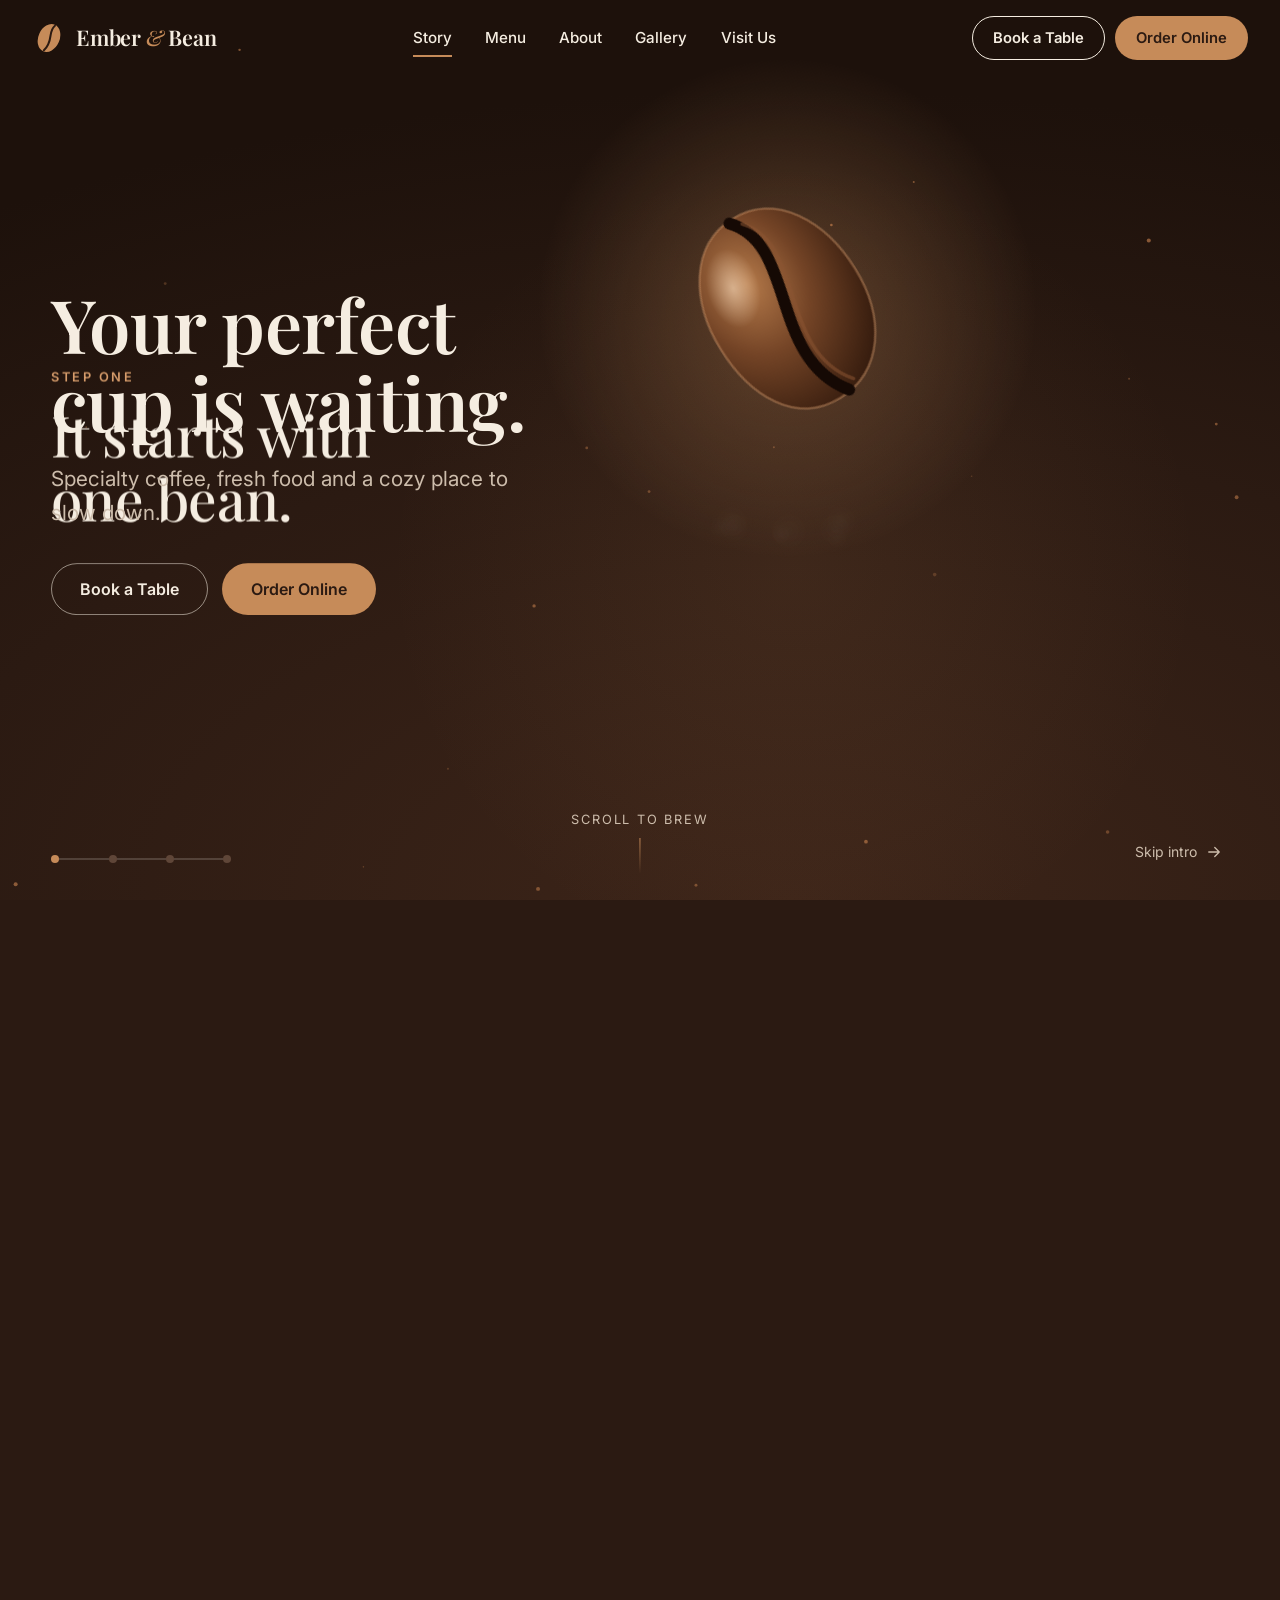
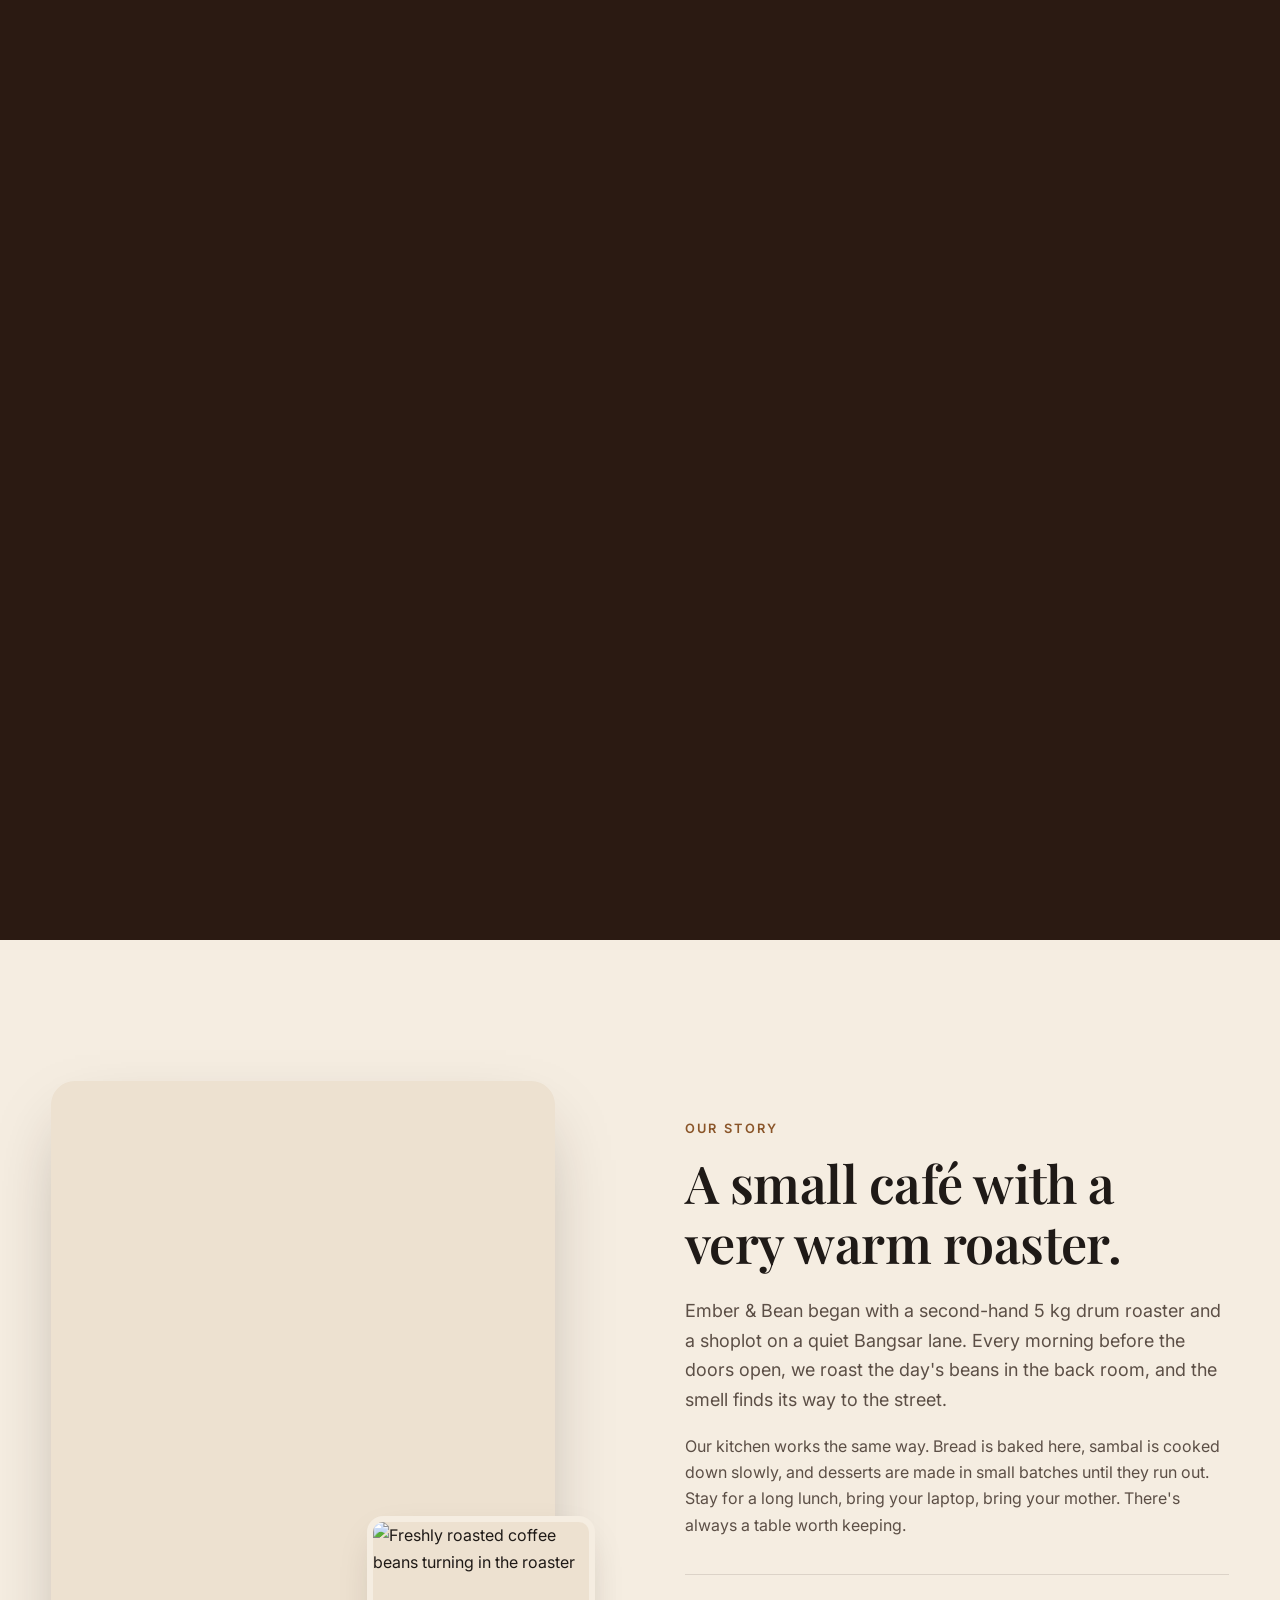
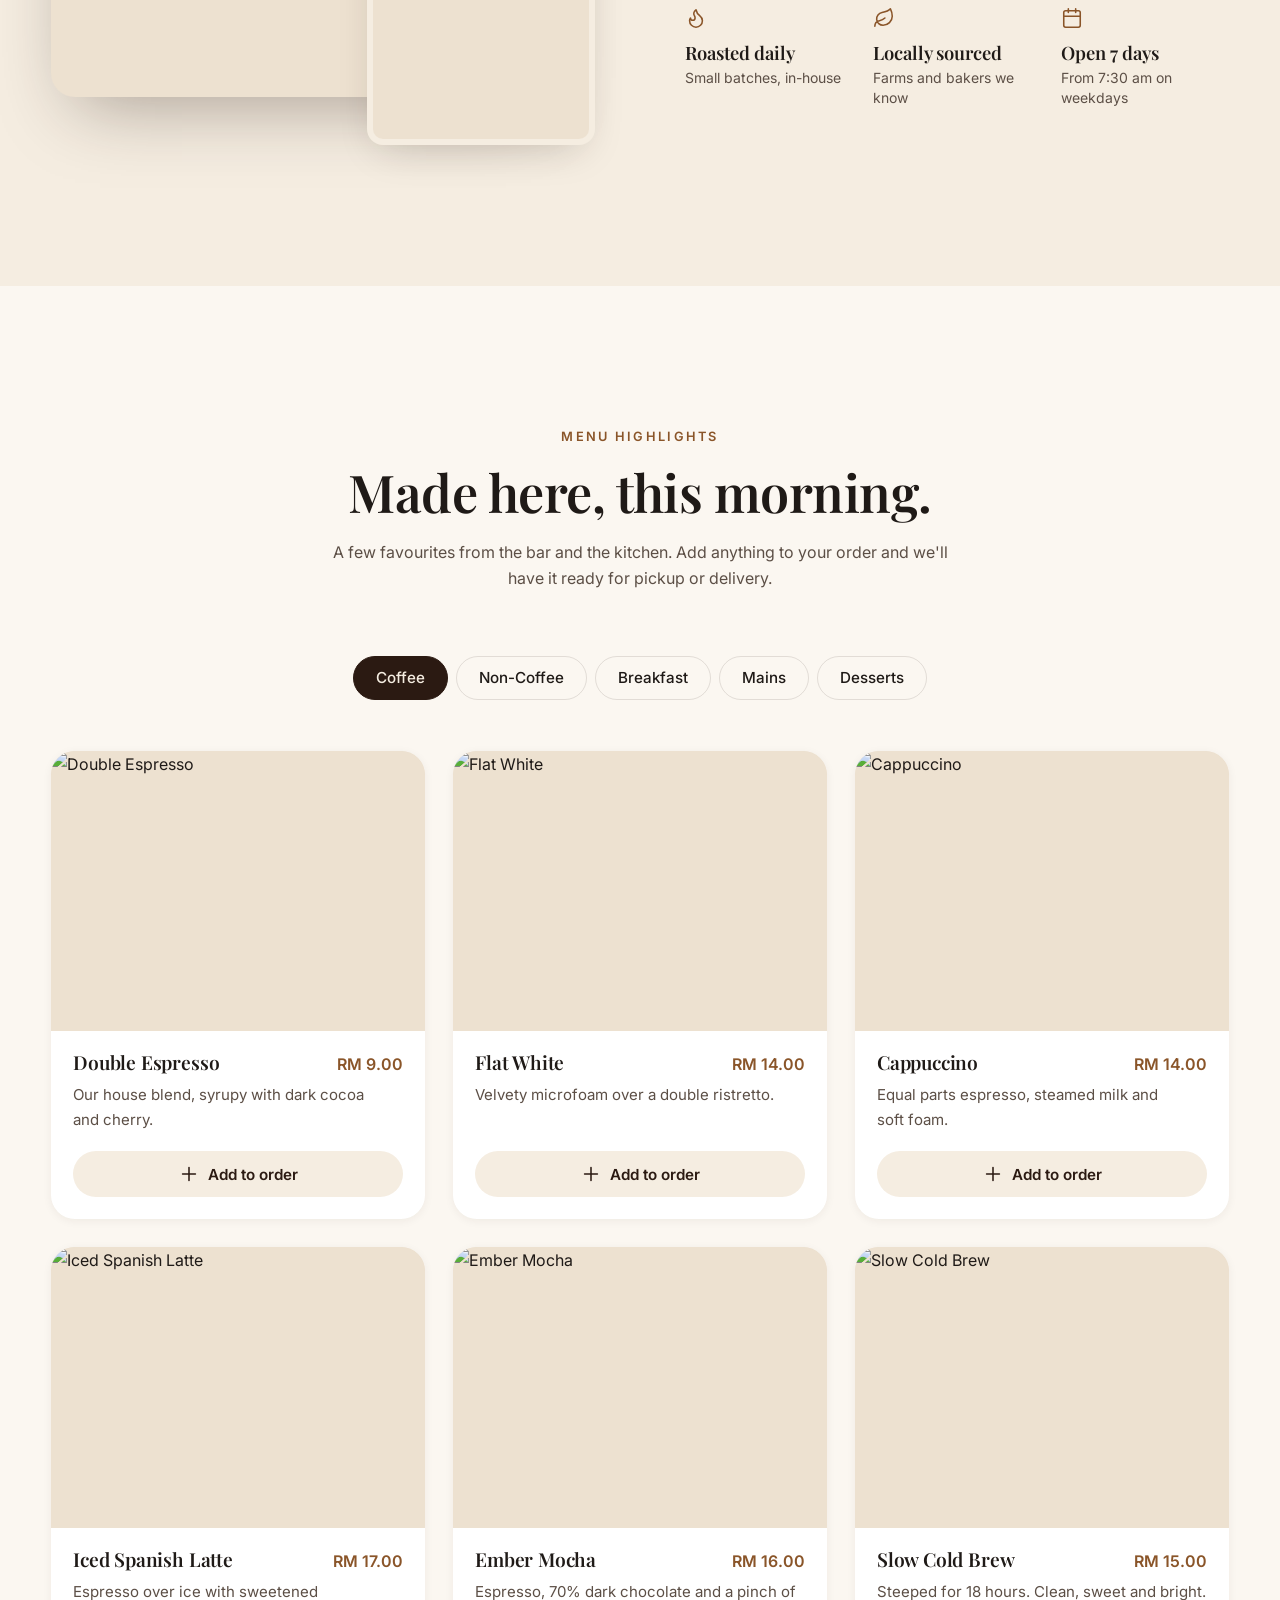
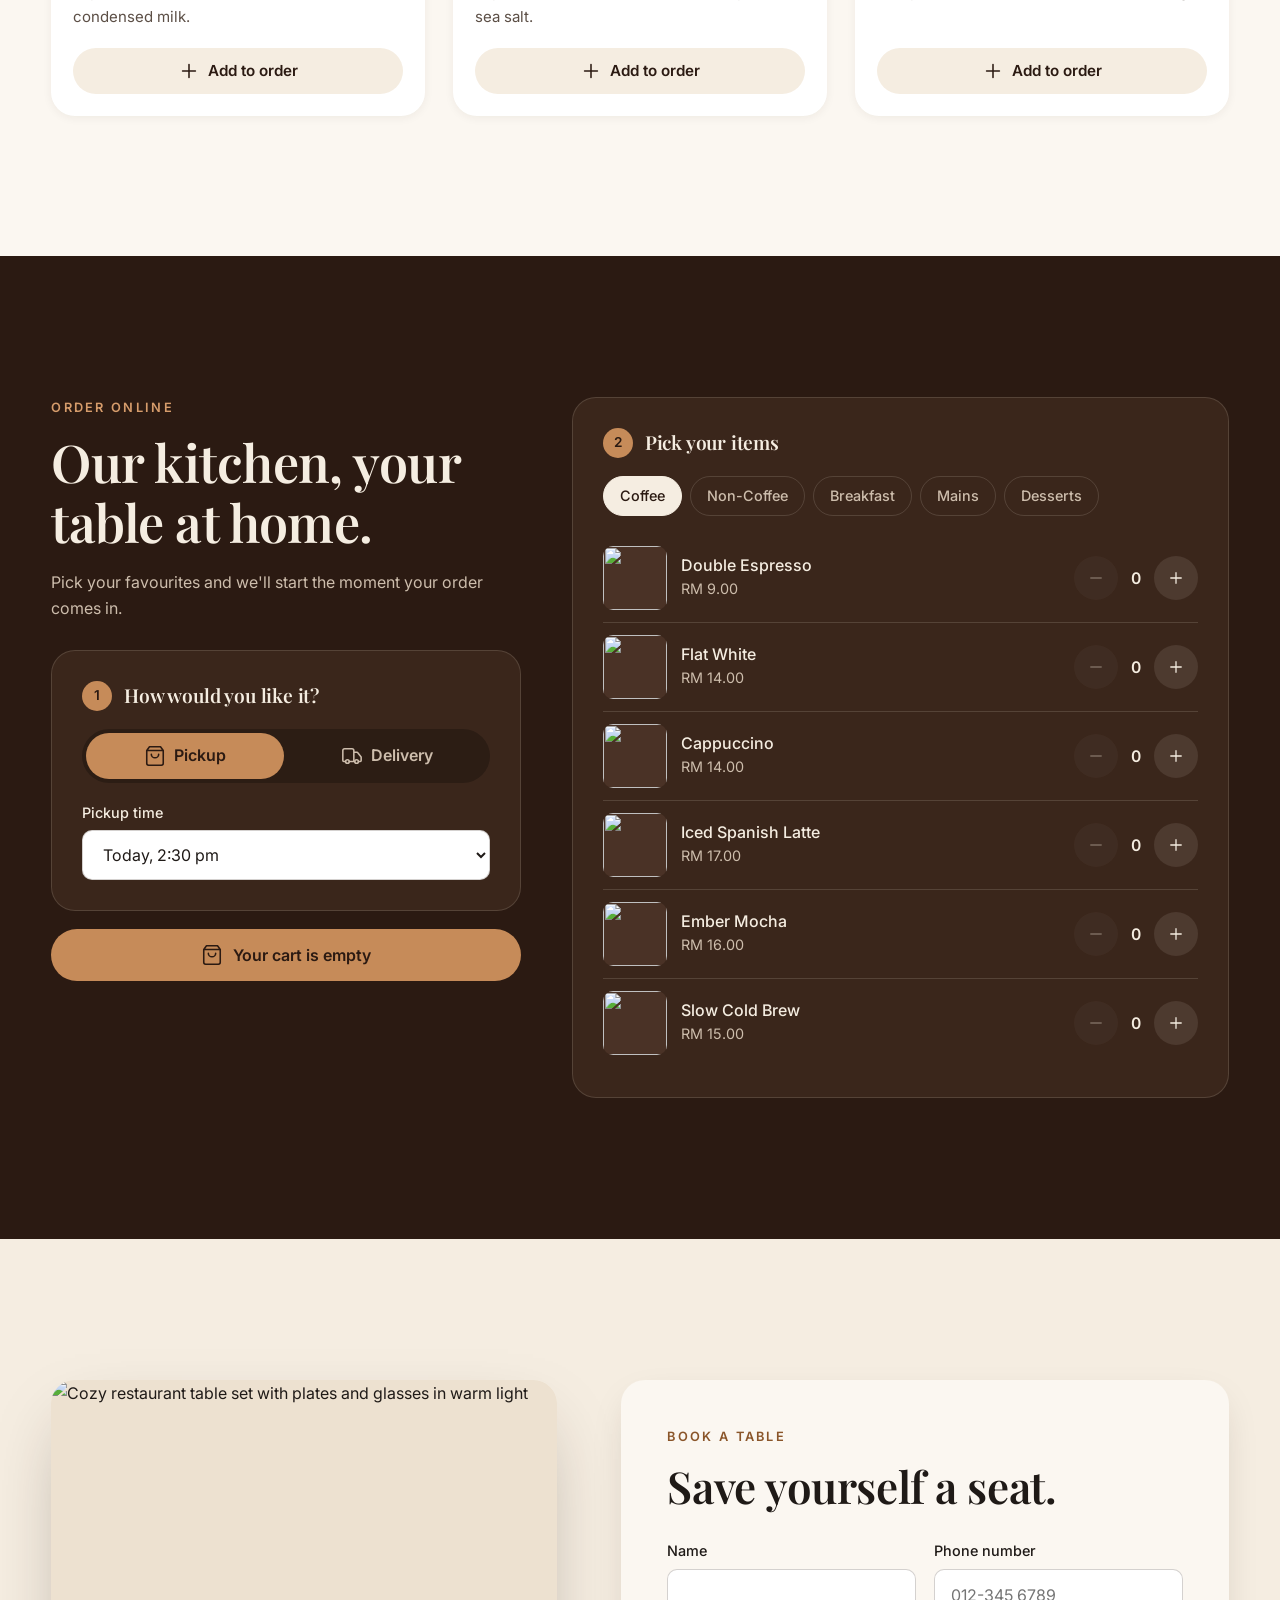
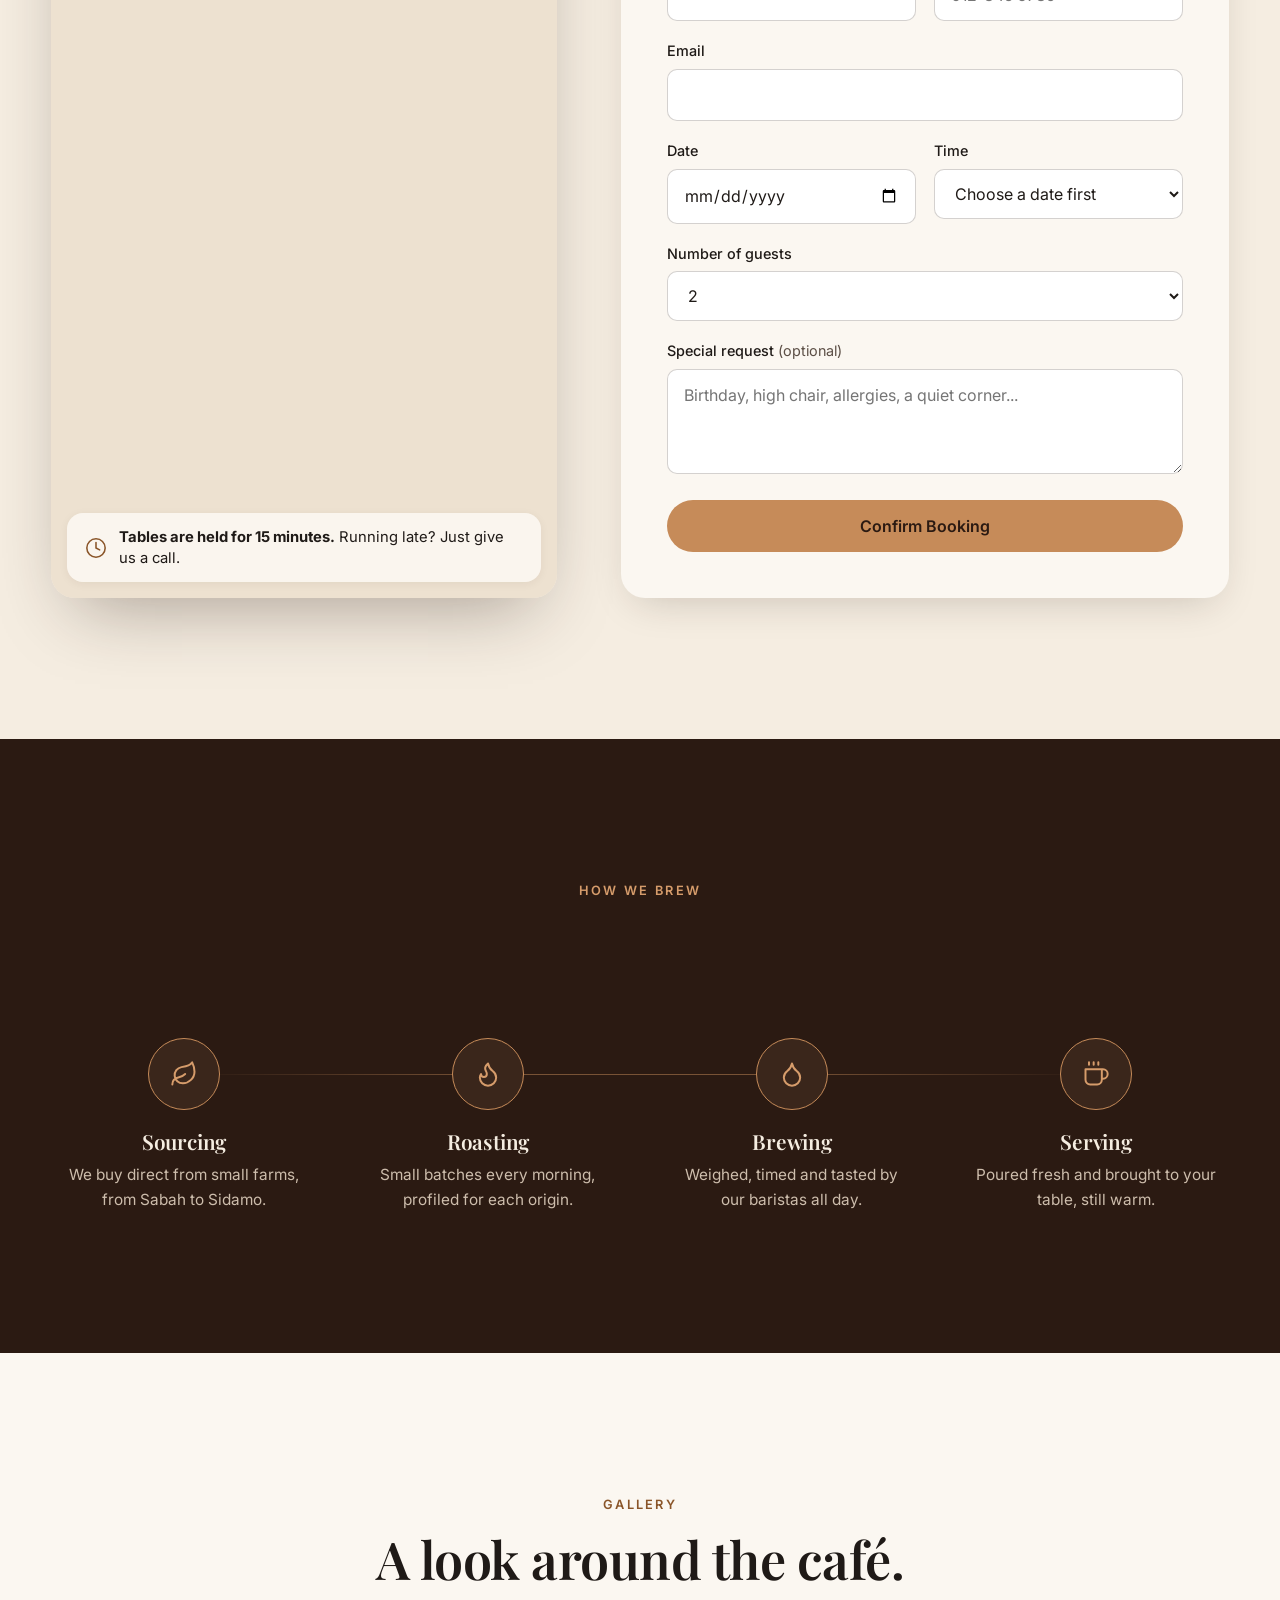
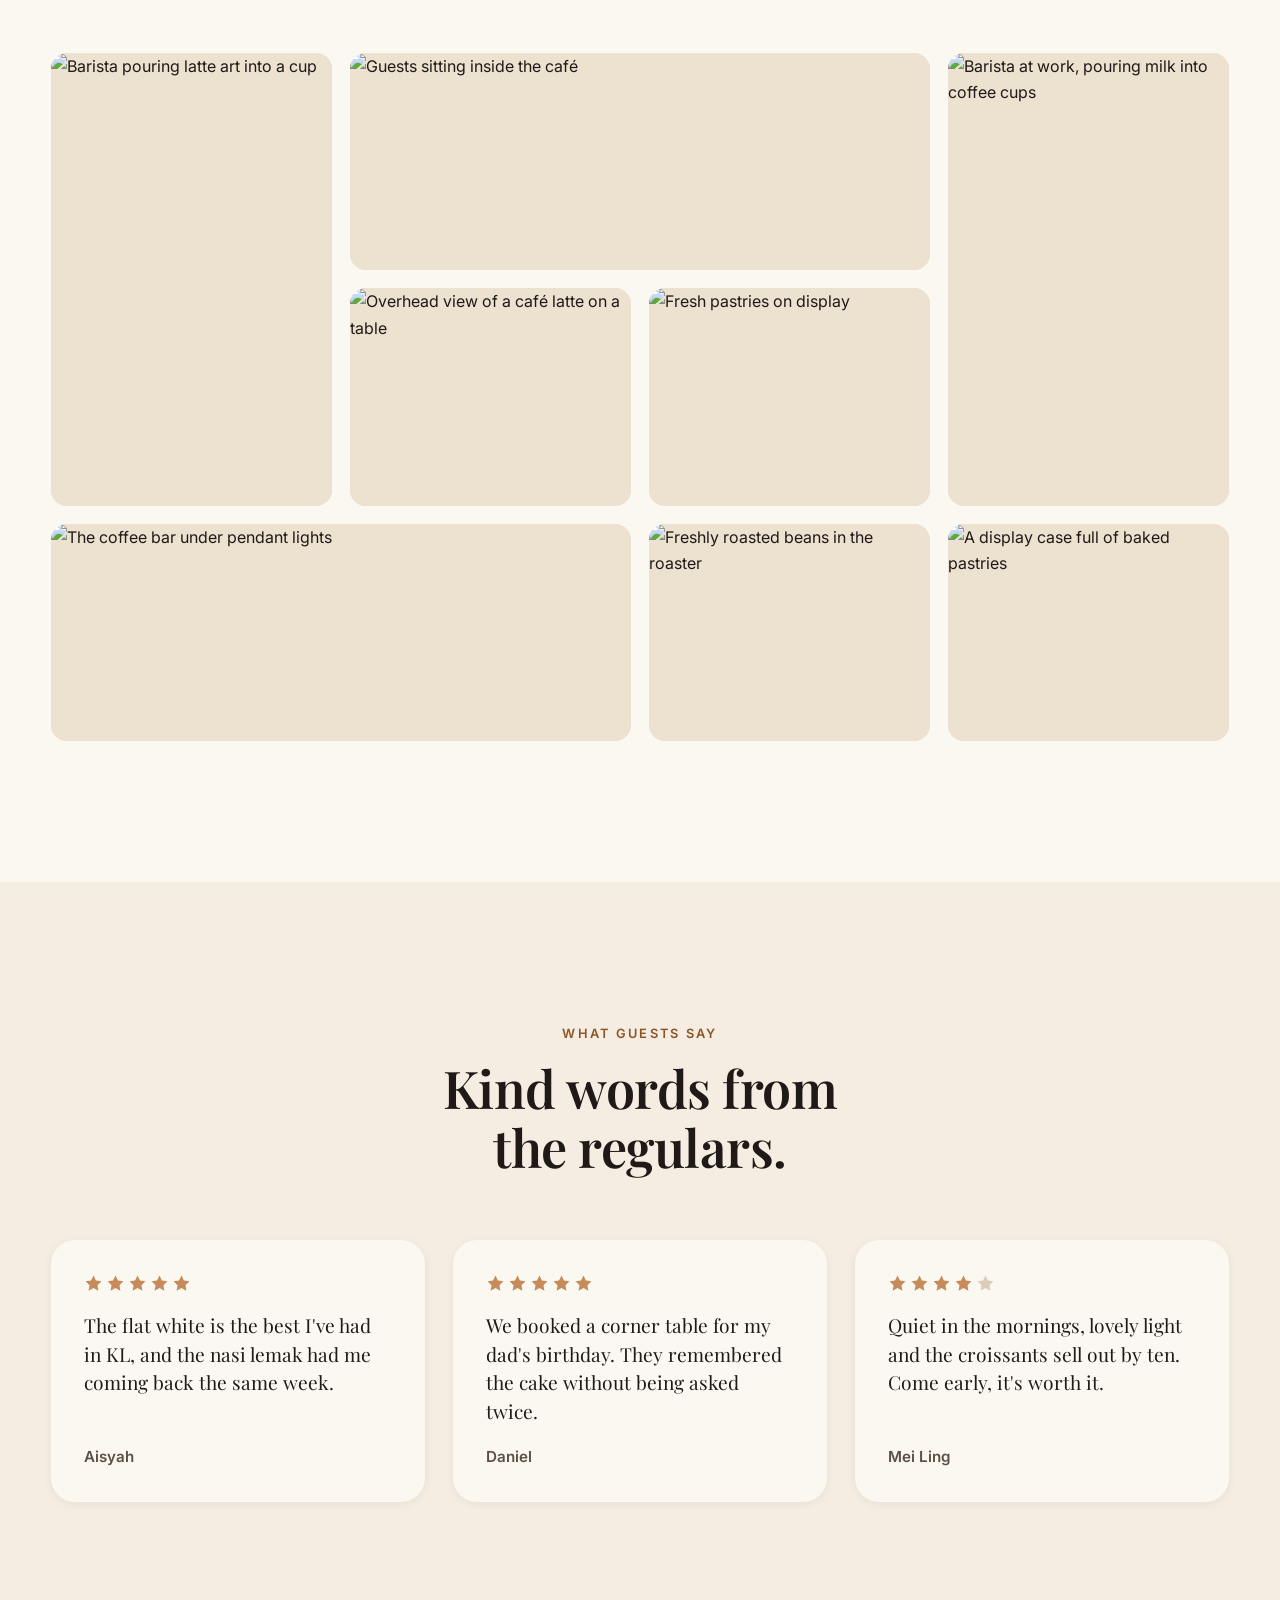
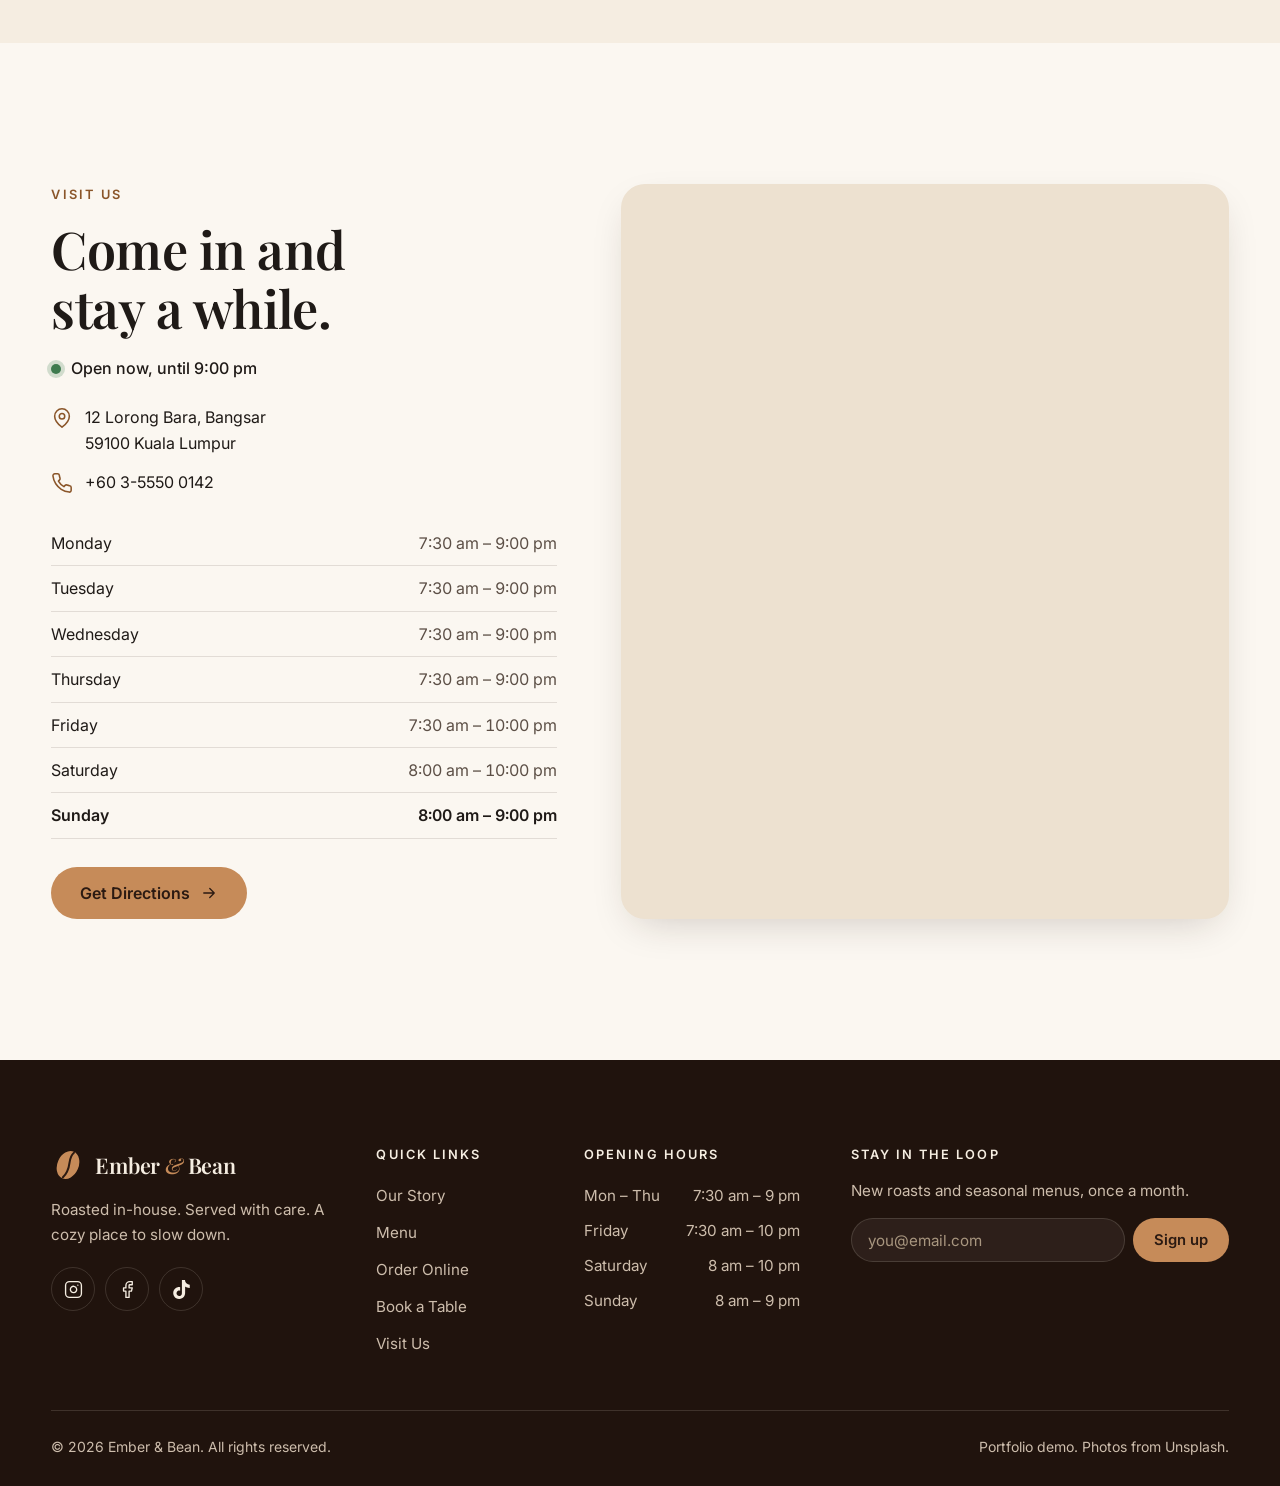
==== index.html @ 76ebf88d "Add files via upload" ====
<!DOCTYPE html>
<html lang="en">
<head>
  <meta charset="utf-8">
  <meta name="viewport" content="width=device-width, initial-scale=1">
  <title>Ember &amp; Bean | Specialty Coffee, Fresh Food &amp; Table Bookings in Bangsar</title>
  <meta name="description" content="Ember &amp; Bean is a neighbourhood café and restaurant in Bangsar, Kuala Lumpur. Coffee roasted in-house every morning, homemade food, table bookings and online ordering for pickup or delivery.">
  <meta name="theme-color" content="#2B1A12">
  <meta property="og:type" content="website">
  <meta property="og:title" content="Ember &amp; Bean | Your perfect cup is waiting">
  <meta property="og:description" content="Specialty coffee, fresh food and a cozy place to slow down.">
  <meta property="og:image" content="https://images.unsplash.com/photo-1511081692775-05d0f180a065?w=1200&h=630&fit=crop&q=70&auto=format">
  <link rel="icon" href="data:image/svg+xml,%3Csvg xmlns='http://www.w3.org/2000/svg' viewBox='0 0 32 32'%3E%3Crect width='32' height='32' rx='8' fill='%232B1A12'/%3E%3Cellipse cx='16' cy='16' rx='8' ry='11' transform='rotate(24 16 16)' fill='%23C68B59'/%3E%3Cpath d='M20 6.500C14 12 19 19 12 25.500' stroke='%232B1A12' stroke-width='2' fill='none'/%3E%3C/svg%3E">

  <link rel="preconnect" href="https://fonts.googleapis.com">
  <link rel="preconnect" href="https://fonts.gstatic.com" crossorigin>
  <link rel="preconnect" href="https://images.unsplash.com">
  <link rel="stylesheet" href="https://fonts.googleapis.com/css2?family=Inter:wght@400;500;600&family=Playfair+Display:ital,wght@0,500;0,600;0,700;1,500&display=swap">
  <link rel="stylesheet" href="css/styles.css">
  <script>document.documentElement.classList.add('js')</script>

  <script type="application/ld+json">
  {
    "@context": "https://schema.org",
    "@type": "CafeOrCoffeeShop",
    "name": "Ember & Bean",
    "description": "Neighbourhood café and restaurant roasting its own beans and serving fresh, homemade food.",
    "servesCuisine": ["Coffee", "Brunch", "Malaysian", "Western"],
    "priceRange": "RM 10 - RM 45",
    "telephone": "+60 3-5550 0142",
    "acceptsReservations": true,
    "address": {
      "@type": "PostalAddress",
      "streetAddress": "12 Lorong Bara",
      "addressLocality": "Bangsar, Kuala Lumpur",
      "postalCode": "59100",
      "addressCountry": "MY"
    },
    "openingHoursSpecification": [
      {"@type": "OpeningHoursSpecification", "dayOfWeek": ["Monday","Tuesday","Wednesday","Thursday"], "opens": "07:30", "closes": "21:00"},
      {"@type": "OpeningHoursSpecification", "dayOfWeek": "Friday", "opens": "07:30", "closes": "22:00"},
      {"@type": "OpeningHoursSpecification", "dayOfWeek": "Saturday", "opens": "08:00", "closes": "22:00"},
      {"@type": "OpeningHoursSpecification", "dayOfWeek": "Sunday", "opens": "08:00", "closes": "21:00"}
    ]
  }
  </script>
</head>
<body>

<!-- Icon sprite -->
<svg width="0" height="0" style="position:absolute" aria-hidden="true">
  <defs>
    <symbol id="i-menu" viewBox="0 0 24 24"><path d="M4 7h16M4 12h16M4 17h16"/></symbol>
    <symbol id="i-x" viewBox="0 0 24 24"><path d="M18 6 6 18M6 6l12 12"/></symbol>
    <symbol id="i-plus" viewBox="0 0 24 24"><path d="M12 5v14M5 12h14"/></symbol>
    <symbol id="i-minus" viewBox="0 0 24 24"><path d="M5 12h14"/></symbol>
    <symbol id="i-check" viewBox="0 0 24 24"><path d="M20 6 9 17l-5-5"/></symbol>
    <symbol id="i-arrow" viewBox="0 0 24 24"><path d="M5 12h14M13 6l6 6-6 6"/></symbol>
    <symbol id="i-bag" viewBox="0 0 24 24"><path d="M6 2 3 6v14a2 2 0 0 0 2 2h14a2 2 0 0 0 2-2V6l-3-4ZM3 6h18M16 10a4 4 0 0 1-8 0"/></symbol>
    <symbol id="i-truck" viewBox="0 0 24 24"><path d="M14 18V6a2 2 0 0 0-2-2H4a2 2 0 0 0-2 2v11a1 1 0 0 0 1 1h2M15 18H9M19 18h2a1 1 0 0 0 1-1v-3.650a1 1 0 0 0-.22-.624l-3.480-4.350A1 1 0 0 0 17.520 8H14"/><circle cx="17" cy="18" r="2"/><circle cx="7" cy="18" r="2"/></symbol>
    <symbol id="i-clock" viewBox="0 0 24 24"><circle cx="12" cy="12" r="10"/><path d="M12 6v6l4 2"/></symbol>
    <symbol id="i-pin" viewBox="0 0 24 24"><path d="M20 10c0 6-8 12-8 12s-8-6-8-12a8 8 0 0 1 16 0Z"/><circle cx="12" cy="10" r="3"/></symbol>
    <symbol id="i-phone" viewBox="0 0 24 24"><path d="M22 16.920v3a2 2 0 0 1-2.180 2 19.790 19.790 0 0 1-8.630-3.070 19.500 19.500 0 0 1-6-6 19.790 19.790 0 0 1-3.070-8.670A2 2 0 0 1 4.110 2h3a2 2 0 0 1 2 1.720 12.840 12.840 0 0 0 .7 2.810 2 2 0 0 1-.45 2.110L8.090 9.910a16 16 0 0 0 6 6l1.270-1.270a2 2 0 0 1 2.110-.45 12.840 12.840 0 0 0 2.810.7A2 2 0 0 1 22 16.920z"/></symbol>
    <symbol id="i-flame" viewBox="0 0 24 24"><path d="M8.500 14.500A2.500 2.500 0 0 0 11 12c0-1.380-.5-2-1-3-1.072-2.143-.224-4.054 2-6 .5 2.500 2 4.900 4 6.500 2 1.600 3 3.500 3 5.500a7 7 0 1 1-14 0c0-1.153.433-2.294 1-3a2.500 2.500 0 0 0 2.500 2.500z"/></symbol>
    <symbol id="i-leaf" viewBox="0 0 24 24"><path d="M11 20A7 7 0 0 1 9.800 6.100C15.500 5 17 4.480 19 2c1 2 2 4.180 2 8 0 5.500-4.780 10-10 10ZM2 21c0-3 1.850-5.360 5.080-6C9.500 14.520 12 13 13 12"/></symbol>
    <symbol id="i-calendar" viewBox="0 0 24 24"><rect x="3" y="4" width="18" height="18" rx="2"/><path d="M8 2v4M16 2v4M3 10h18"/></symbol>
    <symbol id="i-drop" viewBox="0 0 24 24"><path d="M12 22a7 7 0 0 0 7-7c0-2-1-3.900-3-5.500s-3.500-4-4-6.500c-.5 2.500-2 4.900-4 6.500C6 11.100 5 13 5 15a7 7 0 0 0 7 7z"/></symbol>
    <symbol id="i-cup" viewBox="0 0 24 24"><path d="M17 8h1a4 4 0 1 1 0 8h-1M3 8h14v9a4 4 0 0 1-4 4H7a4 4 0 0 1-4-4ZM6 2v2M10 2v2M14 2v2"/></symbol>
    <symbol id="i-replay" viewBox="0 0 24 24"><path d="M3 12a9 9 0 1 0 9-9 9.750 9.750 0 0 0-6.740 2.740L3 8M3 3v5h5"/></symbol>
    <symbol id="i-star" viewBox="0 0 24 24"><path class="fill" d="m12 2 3.090 6.260L22 9.270l-5 4.870 1.180 6.880L12 17.770l-6.180 3.250L7 14.140 2 9.270l6.910-1.010L12 2Z"/></symbol>
    <symbol id="i-instagram" viewBox="0 0 24 24"><rect x="2" y="2" width="20" height="20" rx="5"/><path d="M16 11.370A4 4 0 1 1 12.630 8 4 4 0 0 1 16 11.370zM17.500 6.500h.01"/></symbol>
    <symbol id="i-facebook" viewBox="0 0 24 24"><path d="M18 2h-3a5 5 0 0 0-5 5v3H7v4h3v8h4v-8h3l1-4h-4V7a1 1 0 0 1 1-1h3z"/></symbol>
    <symbol id="i-tiktok" viewBox="0 0 24 24"><path class="fill" d="M12.525.02c1.310-.02 2.610-.01 3.910-.02.08 1.530.63 3.090 1.750 4.170 1.120 1.110 2.700 1.620 4.240 1.790v4.030c-1.440-.05-2.890-.35-4.200-.97-.57-.26-1.100-.59-1.620-.93-.01 2.920.01 5.840-.02 8.750-.08 1.400-.54 2.790-1.350 3.940-1.310 1.920-3.580 3.170-5.910 3.210-1.430.08-2.860-.31-4.080-1.030-2.020-1.190-3.440-3.370-3.650-5.710-.02-.5-.03-1-.01-1.490.18-1.900 1.120-3.720 2.580-4.960 1.660-1.440 3.980-2.130 6.150-1.720.02 1.480-.04 2.960-.04 4.440-.99-.32-2.150-.23-3.020.37-.63.41-1.110 1.040-1.360 1.750-.21.51-.15 1.070-.14 1.610.24 1.640 1.820 3.020 3.500 2.870 1.120-.01 2.190-.66 2.770-1.610.19-.33.4-.67.41-1.060.1-1.790.06-3.570.07-5.360.01-4.030-.01-8.050.02-12.070z"/></symbol>
    <symbol id="logo-mark" viewBox="0 0 40 40">
      <ellipse class="lm-bean" cx="20" cy="20" rx="12.500" ry="17" transform="rotate(24 20 20)"/>
      <path class="lm-crease" d="M27 5.500C18 13 26 23 14 34.500"/>
    </symbol>
  </defs>
</svg>

<a class="skip-link" href="#main">Skip to content</a>

<!-- ============ NAV ============ -->
<header class="nav" id="nav">
  <div class="nav__inner">
    <a class="logo" href="#hero" aria-label="Ember &amp; Bean home">
      <svg class="logo__mark" aria-hidden="true"><use href="#logo-mark"/></svg>
      <span class="logo__text">Ember <em>&amp;</em> Bean</span>
    </a>

    <nav class="nav__links" aria-label="Main">
      <a href="#story">Story</a>
      <a href="#menu">Menu</a>
      <a href="#process">About</a>
      <a href="#gallery">Gallery</a>
      <a href="#visit">Visit Us</a>
    </nav>

    <div class="nav__actions">
      <a class="btn btn--outline btn--sm nav__book" href="#book">Book a Table</a>
      <a class="btn btn--primary btn--sm" href="#order">Order Online</a>
      <button class="nav__toggle" id="navToggle" aria-expanded="false" aria-controls="mobileMenu" aria-label="Open menu">
        <svg class="icon" aria-hidden="true"><use href="#i-menu"/></svg>
      </button>
    </div>
  </div>

  <div class="mobile-menu" id="mobileMenu" hidden>
    <nav aria-label="Mobile">
      <a href="#story">Story</a>
      <a href="#menu">Menu</a>
      <a href="#process">About</a>
      <a href="#gallery">Gallery</a>
      <a href="#visit">Visit Us</a>
    </nav>
    <a class="btn btn--outline btn--block" href="#book">Book a Table</a>
  </div>
</header>

<main id="main">

<!-- ============ 1. HERO ============ -->
<section class="hero" id="hero" aria-label="How your cup is made">
  <div class="hero__sticky">
    <div class="hero__glow" id="heroGlow" aria-hidden="true"></div>

    <div class="hero__stage" id="heroStage" aria-hidden="true">
      <svg id="scene" viewBox="0 0 1000 1000" preserveAspectRatio="xMidYMax meet" role="presentation">
        <defs>
          <linearGradient id="gCup" x1="0" x2="1" y1="0" y2="0">
            <stop offset="0" stop-color="#8f8375"/><stop offset=".1" stop-color="#cfc6b8"/>
            <stop offset=".36" stop-color="#fffdf9"/><stop offset=".62" stop-color="#f4eee4"/>
            <stop offset=".88" stop-color="#bdb1a1"/><stop offset="1" stop-color="#83776a"/>
          </linearGradient>
          <linearGradient id="gCupShade" x1="0" x2="0" y1="0" y2="1">
            <stop offset="0" stop-color="#2b1a12" stop-opacity="0"/><stop offset=".55" stop-color="#2b1a12" stop-opacity="0"/>
            <stop offset="1" stop-color="#2b1a12" stop-opacity=".42"/>
          </linearGradient>
          <linearGradient id="gRim" x1="0" x2="1" y1="0" y2="0">
            <stop offset="0" stop-color="#d6cdbf"/><stop offset=".4" stop-color="#fff"/><stop offset="1" stop-color="#d9d0c2"/>
          </linearGradient>
          <linearGradient id="gInner" x1="0" x2="0" y1="0" y2="1">
            <stop offset="0" stop-color="#a99d8e"/><stop offset=".5" stop-color="#d9d0c3"/><stop offset="1" stop-color="#f6f0e6"/>
          </linearGradient>
          <linearGradient id="gSaucer" x1="0" x2="1" y1="0" y2="0">
            <stop offset="0" stop-color="#9c9082"/><stop offset=".4" stop-color="#fbf7f0"/><stop offset=".7" stop-color="#ece4d7"/><stop offset="1" stop-color="#8f8375"/>
          </linearGradient>
          <radialGradient id="gSaucerWell" cx=".5" cy=".5" r=".5">
            <stop offset="0" stop-color="#6e6155"/><stop offset=".55" stop-color="#b8ac9d"/><stop offset="1" stop-color="#ece4d7"/>
          </radialGradient>
          <radialGradient id="gShadow" cx=".5" cy=".5" r=".5">
            <stop offset="0" stop-color="#000" stop-opacity=".7"/><stop offset=".65" stop-color="#000" stop-opacity=".35"/><stop offset="1" stop-color="#000" stop-opacity="0"/>
          </radialGradient>
          <radialGradient id="gBean" cx=".36" cy=".3" r=".8">
            <stop offset="0" stop-color="#b57a4a"/><stop offset=".45" stop-color="#744426"/><stop offset="1" stop-color="#2e170b"/>
          </radialGradient>
          <radialGradient id="gHalo" cx=".5" cy=".5" r=".5"><stop offset="0" stop-color="#c68b59" stop-opacity=".34"/><stop offset="1" stop-color="#c68b59" stop-opacity="0"/></radialGradient>
          <radialGradient id="gSheen" cx=".5" cy=".5" r=".5">
            <stop offset="0" stop-color="#ffe6c9" stop-opacity=".55"/><stop offset="1" stop-color="#ffe6c9" stop-opacity="0"/>
          </radialGradient>
          <radialGradient id="gWater" cx=".5" cy=".42" r=".6">
            <stop offset="0" stop-color="#f6e6cd"/><stop offset="1" stop-color="#cfae85"/>
          </radialGradient>
          <radialGradient id="gCoffee" cx=".5" cy=".5" r=".5">
            <stop offset="0" stop-color="#3b1e10"/><stop offset=".72" stop-color="#2c150a"/><stop offset=".92" stop-color="#6d4022"/><stop offset="1" stop-color="#a6703f"/>
          </radialGradient>
          <linearGradient id="gStream" gradientUnits="userSpaceOnUse" x1="0" y1="300" x2="0" y2="640">
            <stop offset="0" stop-color="#fff" stop-opacity=".95"/><stop offset="1" stop-color="#ffeeda" stop-opacity=".65"/>
          </linearGradient>
          <linearGradient id="gCopper" x1="0" x2="1" y1="0" y2="0">
            <stop offset="0" stop-color="#6d3f22"/><stop offset=".3" stop-color="#e4ab79"/><stop offset=".5" stop-color="#c68b59"/><stop offset=".82" stop-color="#8b5430"/><stop offset="1" stop-color="#55301a"/>
          </linearGradient>
          <linearGradient id="gSpout" gradientUnits="userSpaceOnUse" x1="0" y1="0" x2="210" y2="240">
            <stop offset="0" stop-color="#e4ab79"/><stop offset="1" stop-color="#a86d40"/>
          </linearGradient>
          <clipPath id="clipInner"><ellipse cx="430" cy="592" rx="173" ry="49"/></clipPath>
          <clipPath id="clipFront"><rect x="200" y="590" width="460" height="80"/></clipPath>
        </defs>

        <!-- Cup, saucer and everything that lives inside them -->
        <g id="cupBack">
          <ellipse cx="430" cy="838" rx="370" ry="66" fill="url(#gShadow)"/>
          <ellipse cx="430" cy="826" rx="300" ry="60" fill="#7b6f62"/>
          <ellipse cx="430" cy="816" rx="300" ry="60" fill="url(#gSaucer)"/>
          <ellipse cx="430" cy="814" rx="178" ry="33" fill="url(#gSaucerWell)"/>

          <path d="M606,630 C690,606 742,650 716,704 C696,746 628,756 570,744" fill="none" stroke="#8f8375" stroke-width="30" stroke-linecap="round"/>
          <path d="M606,630 C690,606 742,650 716,704 C696,746 628,756 570,744" fill="none" stroke="#efe8dc" stroke-width="24" stroke-linecap="round"/>
          <path d="M618,622 C684,606 730,644 708,694" fill="none" stroke="#fff" stroke-opacity=".8" stroke-width="6" stroke-linecap="round"/>

          <ellipse cx="430" cy="590" rx="185" ry="58" fill="url(#gRim)"/>
          <ellipse id="interior" cx="430" cy="592" rx="173" ry="49" fill="url(#gInner)"/>
        </g>

        <g id="bean" transform="translate(430 628) rotate(330) scale(.42)" opacity="0">
            <circle id="beanHalo" r="210" fill="url(#gHalo)"/>
            <path d="M0,-88C44,-88 66,-44 66,2C66,50 40,88 -2,88C-46,88 -66,46 -66,0C-66,-46 -42,-88 0,-88Z" fill="url(#gBean)" stroke="#d69c6b" stroke-opacity=".4" stroke-width="2"/>
            <path d="M-4,-86C36,-42 -36,28 8,86" fill="none" stroke="#150904" stroke-width="10" stroke-linecap="round"/>
            <path d="M5,-80C42,-40 -26,28 16,80" fill="none" stroke="#8a5532" stroke-opacity=".55" stroke-width="3" stroke-linecap="round"/>
            <ellipse cx="-30" cy="-38" rx="22" ry="34" transform="rotate(16 -30 -38)" fill="url(#gSheen)"/>
          </g>

        <g id="cupFront">
          <g clip-path="url(#clipInner)">
            <ellipse id="water" cx="430" cy="606" rx="168" ry="44" fill="url(#gWater)" opacity="0"/>
            <ellipse id="coffee" cx="430" cy="606" rx="172" ry="46" fill="url(#gCoffee)"/>
            <g transform="translate(430 608) scale(1 .3)">
              <g id="heart">
                <path d="M0,86C-40,44 -128,8 -128,-52C-128,-96 -84,-116 -50,-108C-26,-102 -8,-86 0,-60C8,-86 26,-102 50,-108C84,-116 128,-96 128,-52C128,8 40,44 0,86Z" fill="#f3e3cb" stroke="#d9b892" stroke-opacity=".5" stroke-width="8"/>
                <path transform="translate(0 -8) scale(.68)" d="M0,86C-40,44 -128,8 -128,-52C-128,-96 -84,-116 -50,-108C-26,-102 -8,-86 0,-60C8,-86 26,-102 50,-108C84,-116 128,-96 128,-52C128,8 40,44 0,86Z" fill="#a9713f"/>
                <path transform="translate(0 -14) scale(.46)" d="M0,86C-40,44 -128,8 -128,-52C-128,-96 -84,-116 -50,-108C-26,-102 -8,-86 0,-60C8,-86 26,-102 50,-108C84,-116 128,-96 128,-52C128,8 40,44 0,86Z" fill="#f8ecd9"/>
              </g>
            </g>
            <ellipse id="ripple1" cx="470" cy="606" rx="30" ry="9" fill="none" stroke="#fff" stroke-opacity="0" stroke-width="2.500"/>
            <ellipse id="ripple2" cx="470" cy="606" rx="30" ry="9" fill="none" stroke="#fff" stroke-opacity="0" stroke-width="2"/>
          </g>

          <path id="stream" d="" fill="url(#gStream)"/>

          <path d="M245,590A185,58 0 1 1 615,590A185,58 0 1 1 245,590ZM257,592A173,49 0 1 0 603,592A173,49 0 1 0 257,592Z" fill="url(#gRim)" fill-rule="evenodd" clip-path="url(#clipFront)"/>
          <path id="cupBody" d="M245,590A185,58 0 0 0 615,590C612,690 565,790 518,806A88,20 0 0 1 342,806C295,790 248,690 245,590Z" fill="url(#gCup)"/>
          <path d="M245,590A185,58 0 0 0 615,590C612,690 565,790 518,806A88,20 0 0 1 342,806C295,790 248,690 245,590Z" fill="url(#gCupShade)"/>
          <path d="M304,664C318,716 344,764 372,790" fill="none" stroke="#fff" stroke-opacity=".75" stroke-width="10" stroke-linecap="round"/>
        </g>

        <g id="kettle" opacity="0">
          <path d="M205,238C135,262 105,225 96,160C84,78 60,-2 20,-10C10,-12 2,-8 0,0" fill="none" stroke="url(#gSpout)" stroke-width="15"/>
          <path d="M100,160C90,82 66,8 24,-4" fill="none" stroke="#ffe2c4" stroke-opacity=".6" stroke-width="3" stroke-linecap="round"/>
          <path d="M372,118C470,105 502,150 492,205C484,244 450,264 420,262" fill="none" stroke="#5d3720" stroke-width="20" stroke-linecap="round"/>
          <path d="M380,112C462,102 492,146 484,196" fill="none" stroke="#a86d40" stroke-opacity=".7" stroke-width="4" stroke-linecap="round"/>
          <path d="M190,285L430,285Q440,285 437,272L378,105Q372,92 358,92L262,92Q248,92 242,105L183,272Q180,285 190,285Z" fill="url(#gCopper)"/>
          <path d="M240,120L205,270" stroke="#ffe2c4" stroke-opacity=".5" stroke-width="7" stroke-linecap="round"/>
          <path d="M252,92Q310,50 368,92Z" fill="#a86d40"/>
          <rect x="246" y="88" width="128" height="8" rx="4" fill="#6d3f22"/>
          <circle cx="310" cy="56" r="13" fill="#5d3720"/>
          <circle cx="306" cy="52" r="4" fill="#a86d40"/>
        </g>

        <g id="droplets"></g>
      </svg>
    </div>

    <canvas id="heroCanvas" class="hero__canvas" aria-hidden="true"></canvas>

    <div class="hero__copy">
      <p class="hero__caption" data-step="1"><span class="hero__kicker">Step one</span>It starts with one bean.</p>
      <p class="hero__caption" data-step="2"><span class="hero__kicker">Step two</span>Roasted in-house, every morning.</p>
      <p class="hero__caption" data-step="3"><span class="hero__kicker">Step three</span>Brewed slowly, with care.</p>
      <div class="hero__final" id="heroFinal">
        <h1 data-final="0">Your perfect cup is waiting.</h1>
        <p class="hero__sub" data-final="1">Specialty coffee, fresh food and a cozy place to slow down.</p>
        <div class="hero__cta" id="heroCta" data-final="2">
          <a class="btn btn--light" href="#book">Book a Table</a>
          <a class="btn btn--primary" href="#order">Order Online</a>
        </div>
      </div>
    </div>

    <div class="hero__rail" id="heroRail" aria-hidden="true">
      <span class="hero__rail-fill" id="heroRailFill"></span>
      <i></i><i></i><i></i><i></i>
    </div>
    <div class="hero__hint" id="heroHint" aria-hidden="true"><span>Scroll to brew</span><b></b></div>
    <a class="hero__skip" id="heroSkip" href="#story">Skip intro <svg class="icon icon--sm" aria-hidden="true"><use href="#i-arrow"/></svg></a>
    <button class="hero__replay" id="heroReplay" type="button" hidden><svg class="icon icon--sm" aria-hidden="true"><use href="#i-replay"/></svg> Replay</button>
  </div>
</section>

<!-- ============ 2. STORY ============ -->
<section class="section story" id="story">
  <div class="container story__grid">
    <div class="story__media reveal">
      <img class="story__img" src="https://images.unsplash.com/photo-1511081692775-05d0f180a065?w=900&h=1100&fit=crop&q=72&auto=format"
           srcset="https://images.unsplash.com/photo-1511081692775-05d0f180a065?w=560&h=684&fit=crop&q=72&auto=format 560w, https://images.unsplash.com/photo-1511081692775-05d0f180a065?w=900&h=1100&fit=crop&q=72&auto=format 900w"
           sizes="(max-width: 900px) 92vw, 44vw" width="900" height="1100" loading="lazy" decoding="async"
           alt="Warm café interior with wooden tables under hanging filament bulbs">
      <img class="story__inset" src="https://images.unsplash.com/photo-1777383505116-4c736a35ad38?w=480&h=480&fit=crop&q=70&auto=format"
           width="240" height="240" loading="lazy" decoding="async" alt="Freshly roasted coffee beans turning in the roaster">
    </div>
    <div class="story__text">
      <p class="eyebrow reveal">Our story</p>
      <h2 class="reveal">A small café with a very warm roaster.</h2>
      <p class="lead reveal">Ember &amp; Bean began with a second-hand 5&nbsp;kg drum roaster and a shoplot on a quiet Bangsar lane. Every morning before the doors open, we roast the day's beans in the back room, and the smell finds its way to the street.</p>
      <p class="reveal">Our kitchen works the same way. Bread is baked here, sambal is cooked down slowly, and desserts are made in small batches until they run out. Stay for a long lunch, bring your laptop, bring your mother. There's always a table worth keeping.</p>
      <ul class="stats reveal">
        <li><svg class="icon" aria-hidden="true"><use href="#i-flame"/></svg><strong>Roasted daily</strong><span>Small batches, in-house</span></li>
        <li><svg class="icon" aria-hidden="true"><use href="#i-leaf"/></svg><strong>Locally sourced</strong><span>Farms and bakers we know</span></li>
        <li><svg class="icon" aria-hidden="true"><use href="#i-calendar"/></svg><strong>Open 7 days</strong><span>From 7:30 am on weekdays</span></li>
      </ul>
    </div>
  </div>
</section>

<!-- ============ 3. MENU ============ -->
<section class="section menu" id="menu">
  <div class="container">
    <div class="section__head">
      <p class="eyebrow reveal">Menu highlights</p>
      <h2 class="reveal">Made here, this morning.</h2>
      <p class="reveal">A few favourites from the bar and the kitchen. Add anything to your order and we'll have it ready for pickup or delivery.</p>
    </div>
    <div class="tabs reveal" role="tablist" aria-label="Menu categories" id="menuTabs"></div>
    <div class="menu__grid" id="menuGrid" role="tabpanel" aria-live="polite"></div>
    <noscript><p class="center">Please enable JavaScript to browse the menu, or call us on +60 3-5550 0142.</p></noscript>
  </div>
</section>

<!-- ============ 4. ORDER ============ -->
<section class="section order" id="order">
  <div class="container order__grid">
    <div class="order__intro">
      <p class="eyebrow eyebrow--light reveal">Order online</p>
      <h2 class="reveal">Our kitchen, your table at home.</h2>
      <p class="reveal">Pick your favourites and we'll start the moment your order comes in.</p>

      <div class="panel reveal">
        <h3 class="panel__title"><span>1</span> How would you like it?</h3>
        <div class="toggle" role="radiogroup" aria-label="Order type">
          <button type="button" class="toggle__btn" role="radio" data-mode="pickup"><svg class="icon" aria-hidden="true"><use href="#i-bag"/></svg> Pickup</button>
          <button type="button" class="toggle__btn" role="radio" data-mode="delivery"><svg class="icon" aria-hidden="true"><use href="#i-truck"/></svg> Delivery</button>
        </div>
        <div class="field" data-for="pickup">
          <label for="pickupTime">Pickup time</label>
          <select id="pickupTime" data-bind="pickupTime"></select>
        </div>
        <div class="field" data-for="delivery" hidden>
          <label for="address">Delivery address</label>
          <textarea id="address" data-bind="address" rows="2" autocomplete="street-address" placeholder="Unit, street and postcode"></textarea>
          <p class="field__hint">We deliver within 5 km of Bangsar. Flat fee RM 6.00.</p>
        </div>
      </div>

      <button class="btn btn--primary btn--block reveal" id="orderViewCart" type="button">
        <svg class="icon" aria-hidden="true"><use href="#i-bag"/></svg>
        <span id="orderViewCartLabel">Your cart is empty</span>
      </button>
    </div>

    <div class="panel panel--list reveal">
      <h3 class="panel__title"><span>2</span> Pick your items</h3>
      <div class="chips" id="orderChips" role="group" aria-label="Filter by category"></div>
      <ul class="order-list" id="orderList"></ul>
    </div>
  </div>
</section>

<!-- ============ 5. BOOK ============ -->
<section class="section book" id="book">
  <div class="container book__grid">
    <div class="book__media reveal">
      <img src="https://images.unsplash.com/photo-1669310095420-8cd109dba5cb?w=900&h=1120&fit=crop&q=72&auto=format"
           srcset="https://images.unsplash.com/photo-1669310095420-8cd109dba5cb?w=560&h=500&fit=crop&q=72&auto=format 560w, https://images.unsplash.com/photo-1669310095420-8cd109dba5cb?w=900&h=1120&fit=crop&q=72&auto=format 900w"
           sizes="(max-width: 900px) 92vw, 42vw" width="900" height="1120" loading="lazy" decoding="async"
           alt="Cozy restaurant table set with plates and glasses in warm light">
      <div class="book__note">
        <svg class="icon" aria-hidden="true"><use href="#i-clock"/></svg>
        <p><strong>Tables are held for 15 minutes.</strong> Running late? Just give us a call.</p>
      </div>
    </div>

    <div class="book__panel reveal">
      <p class="eyebrow">Book a table</p>
      <h2>Save yourself a seat.</h2>
      <form id="bookForm" novalidate>
        <div class="form-grid">
          <div class="field">
            <label for="bName">Name</label>
            <input id="bName" name="name" type="text" autocomplete="name" required>
            <p class="field__error" id="bName-err"></p>
          </div>
          <div class="field">
            <label for="bPhone">Phone number</label>
            <input id="bPhone" name="phone" type="tel" autocomplete="tel" inputmode="tel" placeholder="012-345 6789" required>
            <p class="field__error" id="bPhone-err"></p>
          </div>
          <div class="field field--full">
            <label for="bEmail">Email</label>
            <input id="bEmail" name="email" type="email" autocomplete="email" required>
            <p class="field__error" id="bEmail-err"></p>
          </div>
          <div class="field">
            <label for="bDate">Date</label>
            <input id="bDate" name="date" type="date" required>
            <p class="field__error" id="bDate-err"></p>
          </div>
          <div class="field">
            <label for="bTime">Time</label>
            <select id="bTime" name="time" required><option value="">Choose a date first</option></select>
            <p class="field__error" id="bTime-err"></p>
          </div>
          <div class="field field--full">
            <label for="bGuests">Number of guests</label>
            <select id="bGuests" name="guests" required>
              <option>1</option><option selected>2</option><option>3</option><option>4</option><option>5</option>
              <option>6</option><option>7</option><option>8</option><option>9</option><option>10+</option>
            </select>
          </div>
          <div class="field field--full">
            <label for="bNote">Special request <span class="optional">(optional)</span></label>
            <textarea id="bNote" name="note" rows="3" placeholder="Birthday, high chair, allergies, a quiet corner..."></textarea>
          </div>
        </div>
        <button class="btn btn--primary btn--block" type="submit">Confirm Booking</button>
      </form>

      <div class="success" id="bookSuccess" tabindex="-1" hidden>
        <div class="success__icon"><svg class="icon" aria-hidden="true"><use href="#i-check"/></svg></div>
        <h3 id="bookSuccessTitle"></h3>
        <p id="bookSuccessText"></p>
        <button class="btn btn--outline-dark" id="bookAgain" type="button">Make another booking</button>
      </div>
    </div>
  </div>
</section>

<!-- ============ 6. PROCESS ============ -->
<section class="section process" id="process">
  <div class="container">
    <div class="section__head">
      <p class="eyebrow eyebrow--light reveal">How we brew</p>
      <h2 class="reveal">Four steps, no shortcuts.</h2>
    </div>
    <ol class="steps">
      <li class="reveal"><span class="steps__icon"><svg class="icon" aria-hidden="true"><use href="#i-leaf"/></svg></span><h3>Sourcing</h3><p>We buy direct from small farms, from Sabah to Sidamo.</p></li>
      <li class="reveal"><span class="steps__icon"><svg class="icon" aria-hidden="true"><use href="#i-flame"/></svg></span><h3>Roasting</h3><p>Small batches every morning, profiled for each origin.</p></li>
      <li class="reveal"><span class="steps__icon"><svg class="icon" aria-hidden="true"><use href="#i-drop"/></svg></span><h3>Brewing</h3><p>Weighed, timed and tasted by our baristas all day.</p></li>
      <li class="reveal"><span class="steps__icon"><svg class="icon" aria-hidden="true"><use href="#i-cup"/></svg></span><h3>Serving</h3><p>Poured fresh and brought to your table, still warm.</p></li>
    </ol>
  </div>
</section>

<!-- ============ 7. GALLERY ============ -->
<section class="section gallery" id="gallery">
  <div class="container">
    <div class="section__head">
      <p class="eyebrow reveal">Gallery</p>
      <h2 class="reveal">A look around the café.</h2>
    </div>
    <div class="gallery__grid">
      <figure class="g-tall reveal"><img src="https://images.unsplash.com/photo-1541167760496-1628856ab772?w=640&h=900&fit=crop&q=70&auto=format" width="640" height="900" loading="lazy" decoding="async" alt="Barista pouring latte art into a cup"></figure>
      <figure class="g-wide reveal"><img src="https://images.unsplash.com/photo-1521017432531-fbd92d768814?w=900&h=440&fit=crop&q=70&auto=format" width="900" height="440" loading="lazy" decoding="async" alt="Guests sitting inside the café"></figure>
      <figure class="g-tall reveal"><img src="https://images.unsplash.com/photo-1757949921983-ab4c911cc3fe?w=640&h=900&fit=crop&q=70&auto=format" width="640" height="900" loading="lazy" decoding="async" alt="Barista at work, pouring milk into coffee cups"></figure>
      <figure class="reveal"><img src="https://images.unsplash.com/photo-1529892485617-25f63cd7b1e9?w=480&h=440&fit=crop&q=70&auto=format" width="480" height="440" loading="lazy" decoding="async" alt="Overhead view of a café latte on a table"></figure>
      <figure class="reveal"><img src="https://images.unsplash.com/photo-1534432182912-63863115e106?w=480&h=440&fit=crop&q=70&auto=format" width="480" height="440" loading="lazy" decoding="async" alt="Fresh pastries on display"></figure>
      <figure class="g-wide reveal"><img src="https://images.unsplash.com/photo-1453614512568-c4024d13c247?w=900&h=440&fit=crop&q=70&auto=format" width="900" height="440" loading="lazy" decoding="async" alt="The coffee bar under pendant lights"></figure>
      <figure class="reveal"><img src="https://images.unsplash.com/photo-1773118360501-00f979fd9322?w=480&h=440&fit=crop&q=70&auto=format" width="480" height="440" loading="lazy" decoding="async" alt="Freshly roasted beans in the roaster"></figure>
      <figure class="reveal"><img src="https://images.unsplash.com/photo-1643944471768-2d2eac3afb6d?w=480&h=440&fit=crop&q=70&auto=format" width="480" height="440" loading="lazy" decoding="async" alt="A display case full of baked pastries"></figure>
    </div>
  </div>
</section>

<!-- ============ 8. REVIEWS ============ -->
<section class="section reviews" id="reviews">
  <div class="container">
    <div class="section__head">
      <p class="eyebrow reveal">What guests say</p>
      <h2 class="reveal">Kind words from the regulars.</h2>
    </div>
    <div class="reviews__grid">
      <figure class="review reveal">
        <div class="stars" role="img" aria-label="5 out of 5 stars"><svg class="icon"><use href="#i-star"/></svg><svg class="icon"><use href="#i-star"/></svg><svg class="icon"><use href="#i-star"/></svg><svg class="icon"><use href="#i-star"/></svg><svg class="icon"><use href="#i-star"/></svg></div>
        <blockquote>The flat white is the best I've had in KL, and the nasi lemak had me coming back the same week.</blockquote>
        <figcaption>Aisyah</figcaption>
      </figure>
      <figure class="review reveal">
        <div class="stars" role="img" aria-label="5 out of 5 stars"><svg class="icon"><use href="#i-star"/></svg><svg class="icon"><use href="#i-star"/></svg><svg class="icon"><use href="#i-star"/></svg><svg class="icon"><use href="#i-star"/></svg><svg class="icon"><use href="#i-star"/></svg></div>
        <blockquote>We booked a corner table for my dad's birthday. They remembered the cake without being asked twice.</blockquote>
        <figcaption>Daniel</figcaption>
      </figure>
      <figure class="review reveal">
        <div class="stars" role="img" aria-label="4 out of 5 stars"><svg class="icon"><use href="#i-star"/></svg><svg class="icon"><use href="#i-star"/></svg><svg class="icon"><use href="#i-star"/></svg><svg class="icon"><use href="#i-star"/></svg><svg class="icon icon--dim"><use href="#i-star"/></svg></div>
        <blockquote>Quiet in the mornings, lovely light and the croissants sell out by ten. Come early, it's worth it.</blockquote>
        <figcaption>Mei Ling</figcaption>
      </figure>
    </div>
  </div>
</section>

<!-- ============ 9. VISIT ============ -->
<section class="section visit" id="visit">
  <div class="container visit__grid">
    <div class="visit__info">
      <p class="eyebrow reveal">Visit us</p>
      <h2 class="reveal">Come in and stay a while.</h2>
      <p class="open-now reveal" id="openNow"></p>
      <ul class="contact reveal">
        <li><svg class="icon" aria-hidden="true"><use href="#i-pin"/></svg><span>12 Lorong Bara, Bangsar<br>59100 Kuala Lumpur</span></li>
        <li><svg class="icon" aria-hidden="true"><use href="#i-phone"/></svg><a href="tel:+60355500142">+60 3-5550 0142</a></li>
      </ul>
      <table class="hours reveal" id="hoursTable">
        <caption class="sr-only">Opening hours</caption>
        <tbody>
          <tr data-day="1"><th scope="row">Monday</th><td>7:30 am – 9:00 pm</td></tr>
          <tr data-day="2"><th scope="row">Tuesday</th><td>7:30 am – 9:00 pm</td></tr>
          <tr data-day="3"><th scope="row">Wednesday</th><td>7:30 am – 9:00 pm</td></tr>
          <tr data-day="4"><th scope="row">Thursday</th><td>7:30 am – 9:00 pm</td></tr>
          <tr data-day="5"><th scope="row">Friday</th><td>7:30 am – 10:00 pm</td></tr>
          <tr data-day="6"><th scope="row">Saturday</th><td>8:00 am – 10:00 pm</td></tr>
          <tr data-day="0"><th scope="row">Sunday</th><td>8:00 am – 9:00 pm</td></tr>
        </tbody>
      </table>
      <a class="btn btn--primary reveal" href="https://www.google.com/maps/dir/?api=1&destination=Bangsar%2C%20Kuala%20Lumpur" target="_blank" rel="noopener">Get Directions <svg class="icon icon--sm" aria-hidden="true"><use href="#i-arrow"/></svg></a>
    </div>
    <div class="visit__map reveal">
      <iframe title="Map showing Bangsar, Kuala Lumpur" src="https://maps.google.com/maps?q=Bangsar%2C%20Kuala%20Lumpur&z=15&output=embed" loading="lazy" referrerpolicy="no-referrer-when-downgrade"></iframe>
    </div>
  </div>
</section>

</main>

<!-- ============ FOOTER ============ -->
<footer class="footer">
  <div class="container footer__grid">
    <div class="footer__brand">
      <a class="logo logo--light" href="#hero" aria-label="Ember &amp; Bean home">
        <svg class="logo__mark" aria-hidden="true"><use href="#logo-mark"/></svg>
        <span class="logo__text">Ember <em>&amp;</em> Bean</span>
      </a>
      <p>Roasted in-house. Served with care. A cozy place to slow down.</p>
      <ul class="socials">
        <li><a href="https://www.instagram.com/" target="_blank" rel="noopener" aria-label="Instagram"><svg class="icon" aria-hidden="true"><use href="#i-instagram"/></svg></a></li>
        <li><a href="https://www.facebook.com/" target="_blank" rel="noopener" aria-label="Facebook"><svg class="icon" aria-hidden="true"><use href="#i-facebook"/></svg></a></li>
        <li><a href="https://www.tiktok.com/" target="_blank" rel="noopener" aria-label="TikTok"><svg class="icon" aria-hidden="true"><use href="#i-tiktok"/></svg></a></li>
      </ul>
    </div>
    <div>
      <h2 class="footer__title">Quick links</h2>
      <ul class="footer__links">
        <li><a href="#story">Our Story</a></li>
        <li><a href="#menu">Menu</a></li>
        <li><a href="#order">Order Online</a></li>
        <li><a href="#book">Book a Table</a></li>
        <li><a href="#visit">Visit Us</a></li>
      </ul>
    </div>
    <div>
      <h2 class="footer__title">Opening hours</h2>
      <ul class="footer__hours">
        <li><span>Mon – Thu</span><span>7:30 am – 9 pm</span></li>
        <li><span>Friday</span><span>7:30 am – 10 pm</span></li>
        <li><span>Saturday</span><span>8 am – 10 pm</span></li>
        <li><span>Sunday</span><span>8 am – 9 pm</span></li>
      </ul>
    </div>
    <div>
      <h2 class="footer__title">Stay in the loop</h2>
      <p>New roasts and seasonal menus, once a month.</p>
      <form class="newsletter" id="newsletter" novalidate>
        <label class="sr-only" for="nlEmail">Email address</label>
        <input id="nlEmail" type="email" autocomplete="email" placeholder="you@email.com" required>
        <button class="btn btn--primary btn--sm" type="submit">Sign up</button>
      </form>
      <p class="newsletter__msg" id="newsletterMsg" role="status"></p>
    </div>
  </div>
  <div class="container footer__bottom">
    <p>&copy; <span id="year">2026</span> Ember &amp; Bean. All rights reserved.</p>
    <p>Portfolio demo. Photos from Unsplash.</p>
  </div>
</footer>

<!-- ============ CART ============ -->
<button class="cart-fab" id="cartFab" type="button" aria-label="Open cart" hidden>
  <svg class="icon" aria-hidden="true"><use href="#i-bag"/></svg>
  <span id="cartFabTotal">RM 0.00</span>
  <b id="cartFabCount">0</b>
</button>

<div class="overlay" id="overlay" hidden></div>
<aside class="cart" id="cart" role="dialog" aria-modal="true" aria-labelledby="cartTitle" tabindex="-1" inert>
  <div class="cart__head">
    <h2 id="cartTitle">Your order</h2>
    <button class="icon-btn" id="cartClose" type="button" aria-label="Close cart"><svg class="icon" aria-hidden="true"><use href="#i-x"/></svg></button>
  </div>

  <div class="cart__view" id="cartView">
    <ul class="cart__items" id="cartItems"></ul>
    <div class="cart__empty" id="cartEmpty">
      <svg class="icon" aria-hidden="true"><use href="#i-cup"/></svg>
      <p>Nothing here yet. Your next favourite is on the menu.</p>
      <a class="btn btn--outline-dark btn--sm" href="#menu" id="cartBrowse">Browse the menu</a>
    </div>

    <div class="cart__foot" id="cartFoot">
      <div class="toggle toggle--light" role="radiogroup" aria-label="Order type">
        <button type="button" class="toggle__btn" role="radio" data-mode="pickup"><svg class="icon" aria-hidden="true"><use href="#i-bag"/></svg> Pickup</button>
        <button type="button" class="toggle__btn" role="radio" data-mode="delivery"><svg class="icon" aria-hidden="true"><use href="#i-truck"/></svg> Delivery</button>
      </div>
      <div class="field" data-for="pickup">
        <label for="cartPickup">Pickup time</label>
        <select id="cartPickup" data-bind="pickupTime"></select>
      </div>
      <div class="field" data-for="delivery" hidden>
        <label for="cartAddress">Delivery address</label>
        <textarea id="cartAddress" data-bind="address" rows="2" autocomplete="street-address" placeholder="Unit, street and postcode"></textarea>
        <p class="field__error" id="cartAddress-err"></p>
      </div>
      <dl class="totals">
        <div><dt>Subtotal</dt><dd id="cartSubtotal">RM 0.00</dd></div>
        <div id="cartDeliveryRow" hidden><dt>Delivery</dt><dd>RM 6.00</dd></div>
        <div class="totals__grand"><dt>Total</dt><dd id="cartTotal">RM 0.00</dd></div>
      </dl>
      <button class="btn btn--primary btn--block" id="checkout" type="button">Checkout</button>
    </div>
  </div>

  <div class="success success--cart" id="orderSuccess" tabindex="-1" hidden>
    <div class="success__icon"><svg class="icon" aria-hidden="true"><use href="#i-check"/></svg></div>
    <h3>Thanks, your order is in!</h3>
    <p id="orderSuccessText"></p>
    <button class="btn btn--outline-dark" id="orderDone" type="button">Back to the café</button>
  </div>
</aside>

<div class="toast" id="toast" role="status" aria-live="polite"></div>

<script src="js/hero.js" defer></script>
<script src="js/data.js" defer></script>
<script src="js/app.js" defer></script>
</body>
</html>
---- css/styles.css ----
/* Ember & Bean ------------------------------------------------------------ */
:root {
  --espresso: #2B1A12;
  --espresso-2: #3A261B;
  --espresso-3: #4A3226;
  --cream: #F5EDE1;
  --cream-2: #EDE1D0;
  --paper: #FBF7F1;
  --caramel: #C68B59;
  --caramel-hi: #D69C6B;
  --caramel-ink: #8A5529; /* caramel dark enough for text on cream */
  --ink: #1F1A17;
  --ink-soft: #5C4F46;
  --on-dark: #F5EDE1;
  --on-dark-soft: #CDBDAC;
  --line: rgba(43, 26, 18, .12);
  --line-dark: rgba(245, 237, 225, .14);
  --error: #A8321F;
  --success: #3E7A4E;

  --serif: "Playfair Display", Georgia, "Times New Roman", serif;
  --sans: "Inter", system-ui, -apple-system, "Segoe UI", Roboto, sans-serif;

  --r-sm: 10px;
  --r: 16px;
  --r-lg: 24px;
  --shadow-sm: 0 2px 10px rgba(43, 26, 18, .06);
  --shadow: 0 14px 40px -14px rgba(43, 26, 18, .22);
  --shadow-lg: 0 30px 70px -24px rgba(43, 26, 18, .38);

  --ease: cubic-bezier(.22, .7, .25, 1);
  --nav-h: 76px;
}

*, *::before, *::after { box-sizing: border-box; }
html { scroll-behavior: smooth; scroll-padding-top: calc(var(--nav-h) + 12px); -webkit-text-size-adjust: 100%; }
body {
  margin: 0;
  font-family: var(--sans);
  font-size: 1rem;
  line-height: 1.65;
  color: var(--ink);
  background: var(--espresso);
  -webkit-font-smoothing: antialiased;
  overflow-x: clip;
}
body.is-locked { overflow: hidden; }
img, svg, iframe { display: block; max-width: 100%; }
img { height: auto; background: var(--cream-2); }
ul, ol { list-style: none; margin: 0; padding: 0; }
figure, blockquote, dl, dd { margin: 0; }
h1, h2, h3 { font-family: var(--serif); font-weight: 600; line-height: 1.14; margin: 0; letter-spacing: -.01em; text-wrap: balance; }
h2 { font-size: clamp(2rem, 1.4rem + 2.4vw, 3.25rem); }
h3 { font-size: 1.3rem; }
p { margin: 0 0 1em; text-wrap: pretty; }
a { color: inherit; }
button, input, select, textarea { font: inherit; color: inherit; }
button { cursor: pointer; }
:focus-visible { outline: 2.5px solid var(--caramel); outline-offset: 3px; border-radius: 4px; }
[hidden] { display: none !important; }

.icon { width: 22px; height: 22px; fill: none; stroke: currentColor; stroke-width: 1.7; stroke-linecap: round; stroke-linejoin: round; flex: none; }
.icon--sm { width: 18px; height: 18px; }
.fill { fill: currentColor; stroke: none; }
.sr-only { position: absolute; width: 1px; height: 1px; overflow: hidden; clip-path: inset(50%); white-space: nowrap; }
.center { text-align: center; }

.skip-link { position: fixed; left: 16px; top: -60px; z-index: 200; background: var(--cream); color: var(--ink); padding: 10px 16px; border-radius: var(--r-sm); transition: top .2s; }
.skip-link:focus { top: 12px; }

.container { width: min(1240px, 100% - clamp(40px, 8vw, 112px)); margin-inline: auto; }
.section { padding-block: clamp(80px, 11vw, 150px); background: var(--paper); position: relative; }
.section__head { max-width: 640px; margin: 0 auto clamp(40px, 5vw, 64px); text-align: center; }
.section__head p:last-child { color: var(--ink-soft); margin: 18px 0 0; }
.eyebrow { font-size: .8rem; font-weight: 600; letter-spacing: .18em; text-transform: uppercase; color: var(--caramel-ink); margin: 0 0 14px; }
.section__head .eyebrow { margin-bottom: 14px; color: var(--caramel-ink); }
.eyebrow--light, .section__head .eyebrow--light { color: var(--caramel-hi); }
.lead { font-size: 1.125rem; }

/* Buttons ----------------------------------------------------------------- */
.btn {
  display: inline-flex; align-items: center; justify-content: center; gap: 10px;
  min-height: 52px; padding: 0 28px;
  font-weight: 600; font-size: 1rem; text-decoration: none; white-space: nowrap;
  border-radius: 999px; border: 1.5px solid transparent; background: none;
  transition: transform .3s var(--ease), background-color .3s var(--ease), color .3s var(--ease), border-color .3s var(--ease), box-shadow .3s var(--ease);
}
.btn:active { transform: translateY(0) scale(.98); }
.btn--sm { min-height: 44px; padding: 0 20px; font-size: .925rem; }
.btn--block { width: 100%; }
.btn--primary { background: var(--caramel); color: var(--espresso); }
.btn--primary:hover { background: var(--caramel-hi); transform: translateY(-2px); box-shadow: 0 12px 26px -10px rgba(198, 139, 89, .75); }
.btn--light { background: transparent; color: var(--cream); border-color: rgba(245, 237, 225, .55); }
.btn--light:hover { background: var(--cream); color: var(--espresso); border-color: var(--cream); transform: translateY(-2px); }
.btn--outline { color: inherit; border-color: currentColor; }
.btn--outline:hover { background: var(--cream); color: var(--espresso); border-color: var(--cream); transform: translateY(-2px); }
.btn--outline-dark { color: var(--espresso); border-color: var(--espresso); }
.btn--outline-dark:hover { background: var(--espresso); color: var(--cream); transform: translateY(-2px); }

/* Nav --------------------------------------------------------------------- */
.nav { position: fixed; inset: 0 0 auto; z-index: 60; color: var(--cream); transition: background-color .4s var(--ease), color .4s var(--ease), box-shadow .4s var(--ease); }
.nav__inner { height: var(--nav-h); width: min(1320px, 100% - clamp(32px, 5vw, 80px)); margin-inline: auto; display: flex; align-items: center; justify-content: space-between; gap: 24px; }
.nav.is-solid { background: rgba(251, 247, 241, .92); backdrop-filter: blur(14px); -webkit-backdrop-filter: blur(14px); color: var(--espresso); box-shadow: 0 1px 0 var(--line); }
.nav.is-solid .btn--outline:hover { background: var(--espresso); color: var(--cream); border-color: var(--espresso); }
.nav.is-open { background: var(--espresso); color: var(--cream); box-shadow: none; }

.logo { display: inline-flex; align-items: center; gap: 10px; text-decoration: none; color: inherit; }
.logo__mark { width: 34px; height: 34px; }
.lm-bean { fill: var(--caramel); }
.lm-crease { fill: none; stroke: var(--espresso); stroke-width: 2.4; stroke-linecap: round; }
.logo__text { font-family: var(--serif); font-size: 1.35rem; font-weight: 600; letter-spacing: -.01em; white-space: nowrap; }
.logo__text em { color: var(--caramel); font-weight: 500; }
.nav.is-solid:not(.is-open) .logo__text em { color: var(--caramel-ink); }

.nav__links { display: flex; gap: clamp(20px, 2.6vw, 38px); }
.nav__links a { position: relative; text-decoration: none; font-size: .95rem; font-weight: 500; padding: 8px 0; }
.nav__links a::after { content: ""; position: absolute; left: 0; right: 0; bottom: 2px; height: 1.5px; background: var(--caramel); transform: scaleX(0); transform-origin: left; transition: transform .35s var(--ease); }
.nav__links a:hover::after, .nav__links a.is-active::after { transform: scaleX(1); }
.nav__actions { display: flex; align-items: center; gap: 10px; }
.nav__toggle { display: none; width: 44px; height: 44px; align-items: center; justify-content: center; background: none; border: 0; border-radius: var(--r-sm); margin-right: -8px; }

.mobile-menu { position: absolute; top: var(--nav-h); left: 0; right: 0; height: calc(100dvh - var(--nav-h)); background: var(--espresso); padding: 16px clamp(20px, 5vw, 40px) 32px; display: flex; flex-direction: column; gap: 24px; overflow-y: auto; animation: menu-in .35s var(--ease); }
.mobile-menu nav a { display: block; padding: 14px 0; font-family: var(--serif); font-size: 1.75rem; text-decoration: none; border-bottom: 1px solid var(--line-dark); }
.mobile-menu .btn--outline:hover { background: var(--cream); color: var(--espresso); }
@keyframes menu-in { from { opacity: 0; transform: translateY(-10px); } }

/* Hero -------------------------------------------------------------------- */
.hero { position: relative; height: 460vh; background: var(--espresso); }
.hero.is-auto { height: auto; }
.hero__sticky { position: sticky; top: 0; height: 100vh; height: 100svh; overflow: hidden; background: radial-gradient(120% 90% at 62% 100%, #3d2519 0%, var(--espresso) 58%, #1d110b 100%); }
.hero__glow { position: absolute; left: 62%; bottom: -8%; width: 90vmin; height: 90vmin; transform: translateX(-50%); border-radius: 50%; background: radial-gradient(closest-side, rgba(198, 139, 89, .34), rgba(198, 139, 89, 0)); opacity: .9; pointer-events: none; }
.hero__stage { position: absolute; right: max(2vw, calc(50% - 720px)); bottom: 0; width: min(64vw, 100svh); height: min(64vw, 100svh); transform-origin: 43% 72%; will-change: transform; }
.hero__stage svg { width: 100%; height: 100%; overflow: visible; }
.hero__canvas { position: absolute; inset: 0; width: 100%; height: 100%; pointer-events: none; }

.hero__copy { position: absolute; inset: 0; display: grid; align-items: center; width: min(1240px, 100% - clamp(40px, 8vw, 112px)); margin-inline: auto; pointer-events: none; }
.hero__copy > * { grid-area: 1 / 1; max-width: min(40vw, 560px); }
.hero__caption { margin: 0; font-family: var(--serif); font-weight: 500; font-size: clamp(2.1rem, 1.3rem + 2.8vw, 3.75rem); line-height: 1.12; letter-spacing: -.01em; color: var(--cream); text-wrap: balance; opacity: 0; will-change: opacity, transform; }
.hero__kicker { display: block; font-family: var(--sans); font-size: .8rem; font-weight: 600; letter-spacing: .2em; text-transform: uppercase; color: var(--caramel-hi); margin-bottom: 18px; }
.hero__final h1 { font-size: clamp(2.7rem, 1.5rem + 3.9vw, 5rem); line-height: 1.05; color: var(--cream); }
.hero__sub { font-size: clamp(1.05rem, 1rem + .4vw, 1.3rem); color: var(--on-dark-soft); margin: 22px 0 32px; max-width: 30em; }
.hero__cta { display: flex; flex-wrap: wrap; gap: 14px; pointer-events: auto; }

.js .hero__final [data-final] { opacity: 0; will-change: opacity, transform; }

.hero__rail { position: absolute; left: max(calc((100% - 1240px) / 2), clamp(20px, 4vw, 56px)); bottom: 40px; width: 180px; height: 2px; background: rgba(245, 237, 225, .18); display: flex; justify-content: space-between; align-items: center; }
.hero__rail-fill { position: absolute; left: 0; top: 0; bottom: 0; width: 100%; background: var(--caramel); transform: scaleX(0); transform-origin: left; }
.hero__rail i { position: relative; width: 8px; height: 8px; border-radius: 50%; background: #5f4638; transition: background-color .3s; }
.hero__rail i.is-on { background: var(--caramel); }
.hero__hint { position: absolute; left: 50%; bottom: 26px; transform: translateX(-50%); color: var(--on-dark-soft); font-size: .8rem; letter-spacing: .14em; text-transform: uppercase; text-align: center; transition: opacity .4s; pointer-events: none; }
.hero__hint b { display: block; width: 1.5px; height: 36px; margin: 8px auto 0; background: linear-gradient(var(--caramel), transparent); animation: hint 2s var(--ease) infinite; transform-origin: top; }
@keyframes hint { 0% { transform: scaleY(0); } 55% { transform: scaleY(1); opacity: 1; } 100% { transform: scaleY(1); opacity: 0; } }
.hero__skip, .hero__replay { position: absolute; right: max(calc((100% - 1240px) / 2), clamp(20px, 4vw, 56px)); bottom: 26px; display: inline-flex; align-items: center; gap: 8px; min-height: 44px; padding: 0 6px; color: var(--on-dark-soft); font-size: .875rem; text-decoration: none; background: none; border: 0; transition: color .3s, opacity .3s; }
.hero__skip:hover, .hero__replay:hover { color: var(--cream); }

/* Scroll story collapses to one screen (mobile, reduced motion, no JS) */
.hero.is-auto .hero__rail, .hero.is-auto .hero__hint, .hero.is-auto .hero__skip { display: none; }
.hero.is-static .hero__replay { display: none; }
.hero.is-auto .hero__stage { bottom: 44px; }
.hero.is-auto .hero__replay { right: auto; left: 50%; transform: translateX(-50%); bottom: 2px; }
html:not(.js) .hero { height: auto; }
html:not(.js) .hero__rail, html:not(.js) .hero__hint, html:not(.js) .hero__skip, html:not(.js) .hero__caption { display: none; }

@media (max-width: 1023px) {
  .hero__glow { left: 50%; }
  .hero__stage { left: 50%; right: auto; width: min(100vw, 620px, 78svh); height: min(50svh, 82vw); transform: translateX(-50%); transform-origin: 50% 75%; }
  .hero__copy { align-items: start; padding-top: calc(var(--nav-h) + clamp(8px, 3svh, 40px)); text-align: center; justify-items: center; }
  .hero__copy > * { max-width: 620px; }
  .hero__cta { justify-content: center; }
  .hero__sub { margin: 14px auto 20px; }
  .hero__rail { display: none; }
  .hero__hint { display: none; }
  .hero__caption { font-size: clamp(1.9rem, 1.3rem + 2.6vw, 3rem); }
  .hero__final h1 { font-size: clamp(2.3rem, 1.5rem + 3.2vw, 3.6rem); }
}
@media (max-width: 480px) {
  .hero__cta .btn { flex: 1 1 0; padding: 0 12px; min-height: 48px; }
}

/* Story ------------------------------------------------------------------- */
.story { background: var(--cream); }
.story__grid { display: grid; grid-template-columns: 1fr 1fr; gap: clamp(48px, 7vw, 110px); align-items: center; }
.story__media { position: relative; padding-bottom: 48px; padding-right: 40px; }
.story__img { width: 100%; aspect-ratio: 9 / 11; object-fit: cover; border-radius: var(--r-lg); box-shadow: var(--shadow-lg); }
.story__inset { position: absolute; right: 0; bottom: 0; width: 42%; aspect-ratio: 1; object-fit: cover; border-radius: var(--r); border: 6px solid var(--cream); box-shadow: var(--shadow); }
.story__text h2 { margin-bottom: 24px; }
.story__text p:not(.eyebrow) { color: var(--ink-soft); }
.story__text .lead { color: var(--ink); }
.stats { display: grid; grid-template-columns: repeat(3, 1fr); gap: 20px; margin-top: 36px; padding-top: 32px; border-top: 1px solid var(--line); }
.stats .icon { color: var(--caramel-ink); margin-bottom: 12px; }
.stats strong { display: block; font-family: var(--serif); font-size: 1.15rem; font-weight: 600; line-height: 1.25; }
.stats span { display: block; font-size: .875rem; color: var(--ink-soft); line-height: 1.4; margin-top: 4px; }

/* Menu -------------------------------------------------------------------- */
.tabs { display: flex; justify-content: center; flex-wrap: wrap; gap: 8px; margin-bottom: clamp(32px, 4vw, 52px); }
.tab, .chip { min-height: 44px; padding: 0 22px; border-radius: 999px; border: 1.5px solid var(--line); background: transparent; font-weight: 500; font-size: .95rem; transition: background-color .3s var(--ease), color .3s var(--ease), border-color .3s var(--ease); }
.tab:hover { border-color: var(--espresso); }
.tab[aria-selected="true"] { background: var(--espresso); border-color: var(--espresso); color: var(--cream); }

.menu__grid { display: grid; grid-template-columns: repeat(3, 1fr); gap: clamp(18px, 2.2vw, 30px); min-height: 480px; }
.card { display: flex; flex-direction: column; background: #fff; border-radius: var(--r-lg); overflow: hidden; box-shadow: var(--shadow-sm); transition: transform .45s var(--ease), box-shadow .45s var(--ease); animation: card-in .55s var(--ease) both; animation-delay: calc(var(--i) * 55ms); }
@keyframes card-in { from { opacity: 0; transform: translateY(18px); } }
.card:hover { transform: translateY(-5px); box-shadow: var(--shadow); }
.card__media { aspect-ratio: 4 / 3; overflow: hidden; background: var(--cream-2); }
.card__media img { width: 100%; height: 100%; object-fit: cover; transition: transform .8s var(--ease); }
.card:hover .card__media img { transform: scale(1.05); }
.card__body { display: flex; flex-direction: column; flex: 1; padding: 20px 22px 22px; }
.card__top { display: flex; justify-content: space-between; align-items: baseline; gap: 14px; margin-bottom: 6px; }
.card__name { font-size: 1.2rem; }
.card__price { font-weight: 600; white-space: nowrap; color: var(--caramel-ink); }
.card__desc { color: var(--ink-soft); font-size: .94rem; margin-bottom: 18px; flex: 1; }
.card__action { min-height: 46px; display: flex; }

.add-btn { width: 100%; min-height: 46px; display: inline-flex; align-items: center; justify-content: center; gap: 8px; border-radius: 999px; background: var(--cream); border: 1.5px solid transparent; color: var(--espresso); font-weight: 600; font-size: .95rem; transition: background-color .3s var(--ease), color .3s var(--ease), transform .3s var(--ease); }
.add-btn:hover { background: var(--espresso); color: var(--cream); }
.add-btn:active { transform: scale(.98); }

.qty { display: inline-flex; align-items: center; justify-content: space-between; gap: 4px; }
.card .qty { width: 100%; background: var(--cream); border-radius: 999px; padding: 2px; }
.qty__btn { width: 44px; height: 44px; flex: none; display: inline-flex; align-items: center; justify-content: center; background: #fff; color: var(--espresso); border: 0; border-radius: 50%; transition: background-color .25s, color .25s, transform .2s; }
.qty__btn:hover { background: var(--espresso); color: var(--cream); }
.qty__btn:active { transform: scale(.92); }
.qty__btn .icon { width: 18px; height: 18px; }
.qty__n { min-width: 28px; text-align: center; font-weight: 600; font-variant-numeric: tabular-nums; }

/* Order ------------------------------------------------------------------- */
.order { background: var(--espresso); color: var(--on-dark); }
.order__grid { display: grid; grid-template-columns: minmax(0, 5fr) minmax(0, 7fr); gap: clamp(28px, 4vw, 64px); align-items: start; }
.order__intro { position: sticky; top: calc(var(--nav-h) + 24px); }
.order__intro > p:not(.eyebrow) { color: var(--on-dark-soft); margin-top: 18px; }
.panel { background: var(--espresso-2); border: 1px solid var(--line-dark); border-radius: var(--r-lg); padding: clamp(20px, 2.4vw, 30px); margin: 28px 0 18px; }
.panel--list { margin: 0; }
.panel__title { font-size: 1.2rem; display: flex; align-items: center; gap: 12px; margin-bottom: 18px; }
.panel__title span { width: 30px; height: 30px; flex: none; display: grid; place-items: center; font-family: var(--sans); font-size: .85rem; font-weight: 600; border-radius: 50%; background: var(--caramel); color: var(--espresso); }

.toggle { display: grid; grid-template-columns: 1fr 1fr; gap: 4px; padding: 4px; border-radius: 999px; background: rgba(0, 0, 0, .25); margin-bottom: 18px; }
.toggle__btn { min-height: 46px; display: inline-flex; align-items: center; justify-content: center; gap: 8px; border: 0; border-radius: 999px; background: none; color: var(--on-dark-soft); font-weight: 600; transition: background-color .3s var(--ease), color .3s var(--ease); }
.toggle__btn:hover { color: var(--cream); }
.toggle__btn[aria-checked="true"] { background: var(--caramel); color: var(--espresso); }
.toggle--light { background: var(--cream-2); }
.toggle--light .toggle__btn { color: var(--ink-soft); }
.toggle--light .toggle__btn:hover { color: var(--espresso); }
.toggle--light .toggle__btn[aria-checked="true"] { background: var(--espresso); color: var(--cream); }

.field { display: flex; flex-direction: column; gap: 6px; min-width: 0; }
.field label { font-size: .9rem; font-weight: 500; }
.optional { color: var(--ink-soft); font-weight: 400; }
.field input, .field select, .field textarea {
  width: 100%; min-height: 50px; padding: 12px 16px; border-radius: var(--r-sm);
  border: 1.5px solid rgba(43, 26, 18, .2); background: #fff; color: var(--ink);
  transition: border-color .25s, box-shadow .25s;
}
.field textarea { resize: vertical; min-height: 76px; }
.field input:focus, .field select:focus, .field textarea:focus { outline: none; border-color: var(--caramel-ink); box-shadow: 0 0 0 3px rgba(198, 139, 89, .3); }
.field input[aria-invalid="true"], .field select[aria-invalid="true"], .field textarea[aria-invalid="true"] { border-color: var(--error); }
.field__error { margin: 0; font-size: .85rem; color: var(--error); min-height: 0; }
.field__error:empty { display: none; }
.field__hint { margin: 2px 0 0; font-size: .85rem; color: var(--on-dark-soft); }
.field--full { grid-column: 1 / -1; }

.chips { display: flex; gap: 8px; overflow-x: auto; padding: 4px 2px 12px; margin: -4px -2px 6px; scrollbar-width: none; }
.chips::-webkit-scrollbar { display: none; }
.chip { flex: none; min-height: 40px; padding: 0 16px; color: var(--on-dark-soft); border-color: var(--line-dark); font-size: .9rem; }
.chip:hover { color: var(--cream); border-color: var(--on-dark-soft); }
.chip[aria-pressed="true"] { background: var(--cream); border-color: var(--cream); color: var(--espresso); }

.order-row { display: grid; grid-template-columns: 64px 1fr auto; gap: 14px; align-items: center; padding: 12px 0; border-top: 1px solid var(--line-dark); }
.order-row:first-child { border-top: 0; }
.order-row img { width: 64px; height: 64px; border-radius: var(--r-sm); object-fit: cover; background: var(--espresso-3); }
.order-row__name { display: block; font-weight: 500; line-height: 1.3; }
.order-row__price { font-size: .9rem; color: var(--on-dark-soft); }
.order-row .qty__btn { background: rgba(245, 237, 225, .1); color: var(--cream); }
.order-row .qty__btn:hover { background: var(--caramel); color: var(--espresso); }
.order-row .qty__btn:disabled { opacity: .35; cursor: not-allowed; background: rgba(245, 237, 225, .1); color: var(--cream); }

/* Book -------------------------------------------------------------------- */
.book { background: var(--cream); }
.book__grid { display: grid; grid-template-columns: 5fr 6fr; gap: clamp(32px, 5vw, 72px); align-items: stretch; }
.book__media { position: relative; border-radius: var(--r-lg); overflow: hidden; box-shadow: var(--shadow-lg); min-height: 360px; }
.book__media img { position: absolute; inset: 0; width: 100%; height: 100%; object-fit: cover; }
.book__note { position: absolute; left: 16px; right: 16px; bottom: 16px; display: flex; gap: 12px; align-items: center; padding: 14px 18px; border-radius: var(--r); background: rgba(251, 247, 241, .94); box-shadow: var(--shadow-sm); }
.book__note .icon { color: var(--caramel-ink); }
.book__note p { margin: 0; font-size: .925rem; line-height: 1.4; }
.book__panel { background: var(--paper); border-radius: var(--r-lg); box-shadow: var(--shadow); padding: clamp(24px, 3.6vw, 48px); }
.book__panel h2 { margin-bottom: 28px; font-size: clamp(1.9rem, 1.4rem + 1.8vw, 2.75rem); }
.form-grid { display: grid; grid-template-columns: 1fr 1fr; gap: 18px; margin-bottom: 26px; }

.success { text-align: center; padding: 28px 8px; outline: none; animation: card-in .6s var(--ease) both; --i: 0; }
.success__icon { width: 64px; height: 64px; margin: 0 auto 18px; display: grid; place-items: center; border-radius: 50%; background: var(--success); color: #fff; }
.success h3 { font-size: 1.6rem; margin-bottom: 10px; }
.success p { color: var(--ink-soft); margin-bottom: 22px; }

/* Process ----------------------------------------------------------------- */
.process { background: var(--espresso); color: var(--on-dark); }
.steps { display: grid; grid-template-columns: repeat(4, 1fr); gap: clamp(20px, 3vw, 40px); position: relative; counter-reset: step; }
.steps::before { content: ""; position: absolute; left: 12%; right: 12%; top: 36px; height: 1px; background: linear-gradient(90deg, transparent, var(--caramel), var(--caramel), transparent); opacity: .5; }
.steps li { text-align: center; position: relative; }
.steps__icon { width: 72px; height: 72px; margin: 0 auto 20px; display: grid; place-items: center; border-radius: 50%; background: var(--espresso-2); border: 1px solid var(--caramel); color: var(--caramel-hi); transition: background-color .4s var(--ease), color .4s var(--ease), transform .4s var(--ease); }
.steps li:hover .steps__icon { background: var(--caramel); color: var(--espresso); transform: translateY(-4px); }
.steps__icon .icon { width: 28px; height: 28px; }
.steps h3 { margin-bottom: 8px; }
.steps p { color: var(--on-dark-soft); font-size: .96rem; margin: 0 auto; max-width: 24ch; }

/* Gallery ----------------------------------------------------------------- */
.gallery { background: var(--paper); }
.gallery__grid { display: grid; grid-template-columns: repeat(4, 1fr); grid-auto-rows: clamp(150px, 17vw, 230px); grid-auto-flow: dense; gap: clamp(10px, 1.4vw, 18px); }
.gallery__grid figure { overflow: hidden; border-radius: var(--r); background: var(--cream-2); }
.gallery__grid img { width: 100%; height: 100%; object-fit: cover; transition: transform 1s var(--ease); }
.gallery__grid figure:hover img { transform: scale(1.06); }
.g-tall { grid-row: span 2; }
.g-wide { grid-column: span 2; }

/* Reviews ----------------------------------------------------------------- */
.reviews { background: var(--cream); }
.reviews__grid { display: grid; grid-template-columns: repeat(3, 1fr); gap: clamp(18px, 2.2vw, 30px); }
.review { background: var(--paper); border-radius: var(--r-lg); padding: clamp(24px, 2.6vw, 36px); box-shadow: var(--shadow-sm); display: flex; flex-direction: column; gap: 18px; transition: transform .45s var(--ease), box-shadow .45s var(--ease); }
.review:hover { transform: translateY(-4px); box-shadow: var(--shadow); }
.stars { display: flex; gap: 3px; color: var(--caramel); }
.stars .icon { width: 19px; height: 19px; }
.icon--dim { color: #DCCDB9; }
.review blockquote { font-family: var(--serif); font-size: 1.2rem; line-height: 1.5; flex: 1; }
.review figcaption { font-weight: 600; font-size: .95rem; color: var(--ink-soft); }

/* Visit ------------------------------------------------------------------- */
.visit { background: var(--paper); }
.visit__grid { display: grid; grid-template-columns: 5fr 6fr; gap: clamp(32px, 5vw, 72px); align-items: stretch; }
.open-now { display: inline-flex; align-items: center; gap: 10px; margin: 18px 0 22px; font-weight: 500; }
.open-now::before { content: ""; width: 10px; height: 10px; border-radius: 50%; background: var(--dot, var(--success)); box-shadow: 0 0 0 4px color-mix(in srgb, var(--dot, var(--success)) 22%, transparent); }
.contact { display: grid; gap: 12px; margin-bottom: 26px; }
.contact li { display: flex; gap: 12px; align-items: flex-start; }
.contact .icon { color: var(--caramel-ink); margin-top: 3px; }
.contact a { text-decoration: none; }
.contact a:hover { text-decoration: underline; }
.hours { width: 100%; border-collapse: collapse; margin-bottom: 28px; }
.hours th, .hours td { padding: 9px 0; border-bottom: 1px solid var(--line); font-weight: 400; text-align: left; }
.hours td { text-align: right; color: var(--ink-soft); font-variant-numeric: tabular-nums; }
.hours tr.is-today th, .hours tr.is-today td { font-weight: 600; color: var(--ink); }
.visit__map { border-radius: var(--r-lg); overflow: hidden; box-shadow: var(--shadow); min-height: 420px; background: var(--cream-2); }
.visit__map iframe { width: 100%; height: 100%; min-height: 420px; border: 0; }

/* Footer ------------------------------------------------------------------ */
.footer { background: #20130D; color: var(--on-dark-soft); padding: clamp(56px, 7vw, 88px) 0 28px; font-size: .95rem; }
.footer__grid { display: grid; grid-template-columns: 1.4fr .8fr 1.1fr 1.4fr; gap: clamp(32px, 4vw, 56px); }
.logo--light { color: var(--cream); margin-bottom: 14px; }
.footer__title { font-family: var(--sans); font-size: .8rem; font-weight: 600; letter-spacing: .16em; text-transform: uppercase; color: var(--cream); margin-bottom: 16px; }
.footer__links { display: grid; gap: 2px; }
.footer__links a { text-decoration: none; display: inline-block; padding: 5px 0; transition: color .25s; }
.footer__links a:hover { color: var(--caramel-hi); }
.footer__hours li { display: flex; justify-content: space-between; gap: 16px; padding: 5px 0; }
.socials { display: flex; gap: 10px; margin-top: 20px; }
.socials a { width: 44px; height: 44px; display: grid; place-items: center; border-radius: 50%; border: 1px solid var(--line-dark); color: var(--cream); transition: background-color .3s var(--ease), color .3s var(--ease), transform .3s var(--ease); }
.socials a:hover { background: var(--caramel); color: var(--espresso); transform: translateY(-2px); }
.socials .icon { width: 19px; height: 19px; }
.newsletter { display: flex; gap: 8px; }
.newsletter input { flex: 1; min-width: 0; min-height: 44px; padding: 0 16px; border-radius: 999px; border: 1px solid var(--line-dark); background: rgba(245, 237, 225, .06); color: var(--cream); }
.newsletter input::placeholder { color: #A8967F; }
.newsletter__msg { margin: 10px 0 0; font-size: .875rem; color: var(--caramel-hi); min-height: 1.4em; }
.footer__bottom { display: flex; justify-content: space-between; flex-wrap: wrap; gap: 8px 24px; margin-top: 48px; padding-top: 24px; border-top: 1px solid var(--line-dark); font-size: .875rem; }
.footer__bottom p { margin: 0; }

/* Cart -------------------------------------------------------------------- */
.overlay { position: fixed; inset: 0; z-index: 70; background: rgba(20, 11, 7, .55); animation: fade .35s var(--ease); }
.overlay.is-closing { opacity: 0; transition: opacity .3s; }
@keyframes fade { from { opacity: 0; } }
.cart { position: fixed; top: 0; right: 0; bottom: 0; z-index: 80; width: min(440px, 100%); display: flex; flex-direction: column; background: var(--paper); color: var(--ink); box-shadow: var(--shadow-lg); transform: translateX(102%); visibility: hidden; transition: transform .5s var(--ease), visibility 0s .5s; outline: none; }
.cart.is-open { transform: none; visibility: visible; transition: transform .5s var(--ease); }
.cart__head { display: flex; justify-content: space-between; align-items: center; padding: 18px 24px; border-bottom: 1px solid var(--line); }
.cart__head h2 { font-size: 1.5rem; }
.icon-btn { width: 44px; height: 44px; display: grid; place-items: center; border: 0; background: none; border-radius: 50%; margin-right: -10px; transition: background-color .25s; }
.icon-btn:hover { background: var(--cream-2); }
.cart__view { display: flex; flex-direction: column; flex: 1; min-height: 0; }
.cart__items { flex: 1; overflow-y: auto; padding: 8px 24px; }
.cart-row { display: grid; grid-template-columns: 60px 1fr auto; gap: 14px; align-items: center; padding: 14px 0; border-bottom: 1px solid var(--line); }
.cart-row img { width: 60px; height: 60px; border-radius: var(--r-sm); object-fit: cover; }
.cart-row__name { font-weight: 500; line-height: 1.3; display: block; }
.cart-row__price { font-size: .9rem; color: var(--ink-soft); }
.cart-row .qty__btn { width: 36px; height: 36px; background: var(--cream-2); position: relative; }
.cart-row .qty__btn::after { content: ""; position: absolute; inset: -4px; }
.cart-row .qty__btn:hover { background: var(--espresso); }
.cart__empty { flex: 1; display: flex; flex-direction: column; align-items: center; justify-content: center; text-align: center; padding: 32px; color: var(--ink-soft); }
.cart__empty .icon { width: 40px; height: 40px; color: var(--caramel); margin-bottom: 14px; }
.cart__foot { padding: 18px 24px calc(20px + env(safe-area-inset-bottom)); border-top: 1px solid var(--line); background: #fff; display: grid; gap: 14px; }
.cart__foot .toggle { margin: 0; }
.cart__foot .field__hint { color: var(--ink-soft); }
.totals { display: grid; gap: 4px; }
.totals div { display: flex; justify-content: space-between; }
.totals dt { color: var(--ink-soft); }
.totals__grand { padding-top: 8px; margin-top: 4px; border-top: 1px solid var(--line); font-weight: 600; font-size: 1.15rem; }
.totals__grand dt { color: var(--ink); }
.success--cart { flex: 1; display: flex; flex-direction: column; justify-content: center; align-items: center; padding: 32px; }

.cart-fab { position: fixed; right: clamp(16px, 3vw, 32px); bottom: clamp(16px, 3vw, 32px); z-index: 50; display: inline-flex; align-items: center; gap: 10px; min-height: 54px; padding: 0 12px 0 20px; border: 0; border-radius: 999px; background: var(--espresso); color: var(--cream); font-weight: 600; box-shadow: 0 16px 34px -12px rgba(0, 0, 0, .55), 0 0 0 1px rgba(245, 237, 225, .14); transition: transform .35s var(--ease), background-color .3s; animation: fab-in .5s var(--ease); }
.cart-fab:hover { transform: translateY(-3px); background: var(--espresso-3); }
.cart-fab b { min-width: 30px; height: 30px; padding: 0 8px; display: grid; place-items: center; border-radius: 999px; background: var(--caramel); color: var(--espresso); font-size: .875rem; }
.cart-fab.is-bump b { animation: bump .4s var(--ease); }
@keyframes fab-in { from { opacity: 0; transform: translateY(16px); } }
@keyframes bump { 40% { transform: scale(1.28); } }

.toast { position: fixed; left: 50%; bottom: 28px; z-index: 90; transform: translate(-50%, 20px); padding: 12px 20px; border-radius: 999px; background: var(--ink); color: var(--cream); font-size: .925rem; font-weight: 500; opacity: 0; pointer-events: none; transition: opacity .3s var(--ease), transform .3s var(--ease); max-width: calc(100vw - 32px); white-space: nowrap; overflow: hidden; text-overflow: ellipsis; }
.toast.is-on { opacity: 1; transform: translate(-50%, 0); }

/* Reveal ------------------------------------------------------------------ */
.js .reveal { opacity: 0; transform: translateY(26px); transition: opacity .9s var(--ease), transform .9s var(--ease); transition-delay: var(--d, 0ms); }
.js .reveal.is-in { opacity: 1; transform: none; }

/* Responsive -------------------------------------------------------------- */
@media (max-width: 1100px) {
  .nav__links { display: none; }
  .nav__toggle { display: inline-flex; }
  .menu__grid { grid-template-columns: repeat(2, 1fr); }
  .footer__grid { grid-template-columns: 1fr 1fr; }
}
@media (max-width: 900px) {
  .story__grid, .book__grid, .visit__grid, .order__grid { grid-template-columns: minmax(0, 1fr); }
  .story__media { max-width: 560px; margin-inline: auto; width: 100%; }
  .order__intro { position: static; }
  .book__media { min-height: 0; height: clamp(280px, 56vw, 460px); }
  .steps { grid-template-columns: repeat(2, 1fr); row-gap: 44px; }
  .steps::before { display: none; }
  .reviews__grid { grid-template-columns: 1fr; }
  .gallery__grid { grid-template-columns: repeat(2, 1fr); grid-auto-rows: 42vw; }
}
@media (max-width: 640px) {
  :root { --nav-h: 64px; }
  .nav__book { display: none; }
  .logo__mark { width: 30px; height: 30px; }
  .logo__text { font-size: 1.15rem; }
  .nav__actions .btn { min-height: 44px; padding: 0 16px; font-size: .875rem; }
  .menu__grid { grid-template-columns: 1fr; }
  .tabs { flex-wrap: nowrap; justify-content: flex-start; overflow-x: auto; margin-inline: calc(clamp(40px, 8vw, 112px) / -2); padding-inline: calc(clamp(40px, 8vw, 112px) / 2); scrollbar-width: none; }
  .tabs::-webkit-scrollbar { display: none; }
  .tab { flex: none; }
  .stats { grid-template-columns: 1fr; gap: 16px; }
  .stats li { display: grid; grid-template-columns: 34px 1fr; column-gap: 8px; }
  .stats .icon { grid-row: span 2; margin: 2px 0 0; }
  .stats span { margin-top: 0; }
  .form-grid { grid-template-columns: 1fr; }
  .footer__grid { grid-template-columns: minmax(0, 1fr); }
  .order-row { grid-template-columns: 52px 1fr auto; gap: 10px; }
  .order-row img { width: 52px; height: 52px; }
  .order-row .qty__btn { width: 40px; height: 40px; }
  .order-row .qty { gap: 0; }
  .toast { bottom: 88px; }
}

@media (max-width: 360px) {
  .nav__inner { gap: 8px; width: calc(100% - 24px); }
  .logo__mark { display: none; }
  .logo__text { font-size: 1rem; }
  .nav__actions { gap: 2px; }
  .nav__actions .btn { padding: 0 10px; font-size: .8rem; }
}

/* Reduced motion ---------------------------------------------------------- */
@media (prefers-reduced-motion: reduce) {
  html { scroll-behavior: auto; }
  *, *::before, *::after { animation-duration: .01ms !important; animation-delay: 0ms !important; animation-iteration-count: 1 !important; transition-duration: .01ms !important; transition-delay: 0ms !important; }
  .js .reveal { opacity: 1; transform: none; }
}
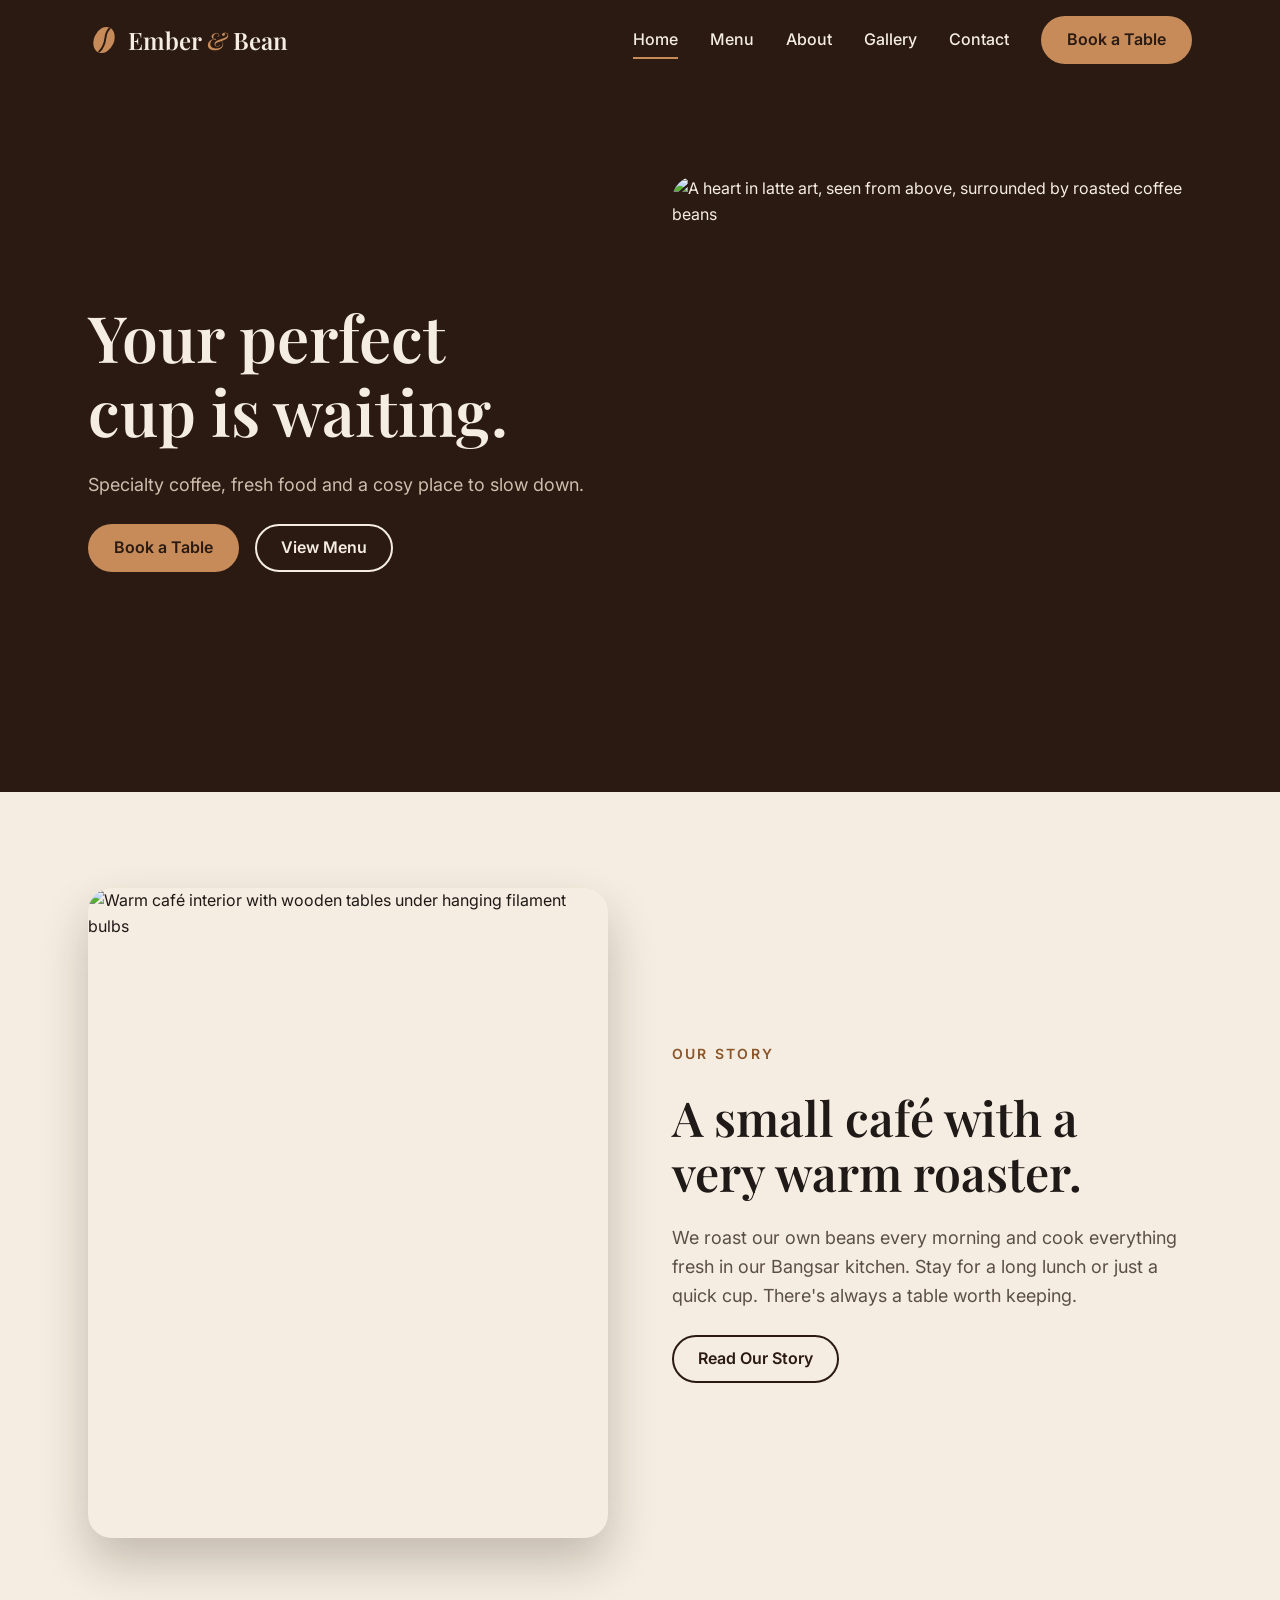
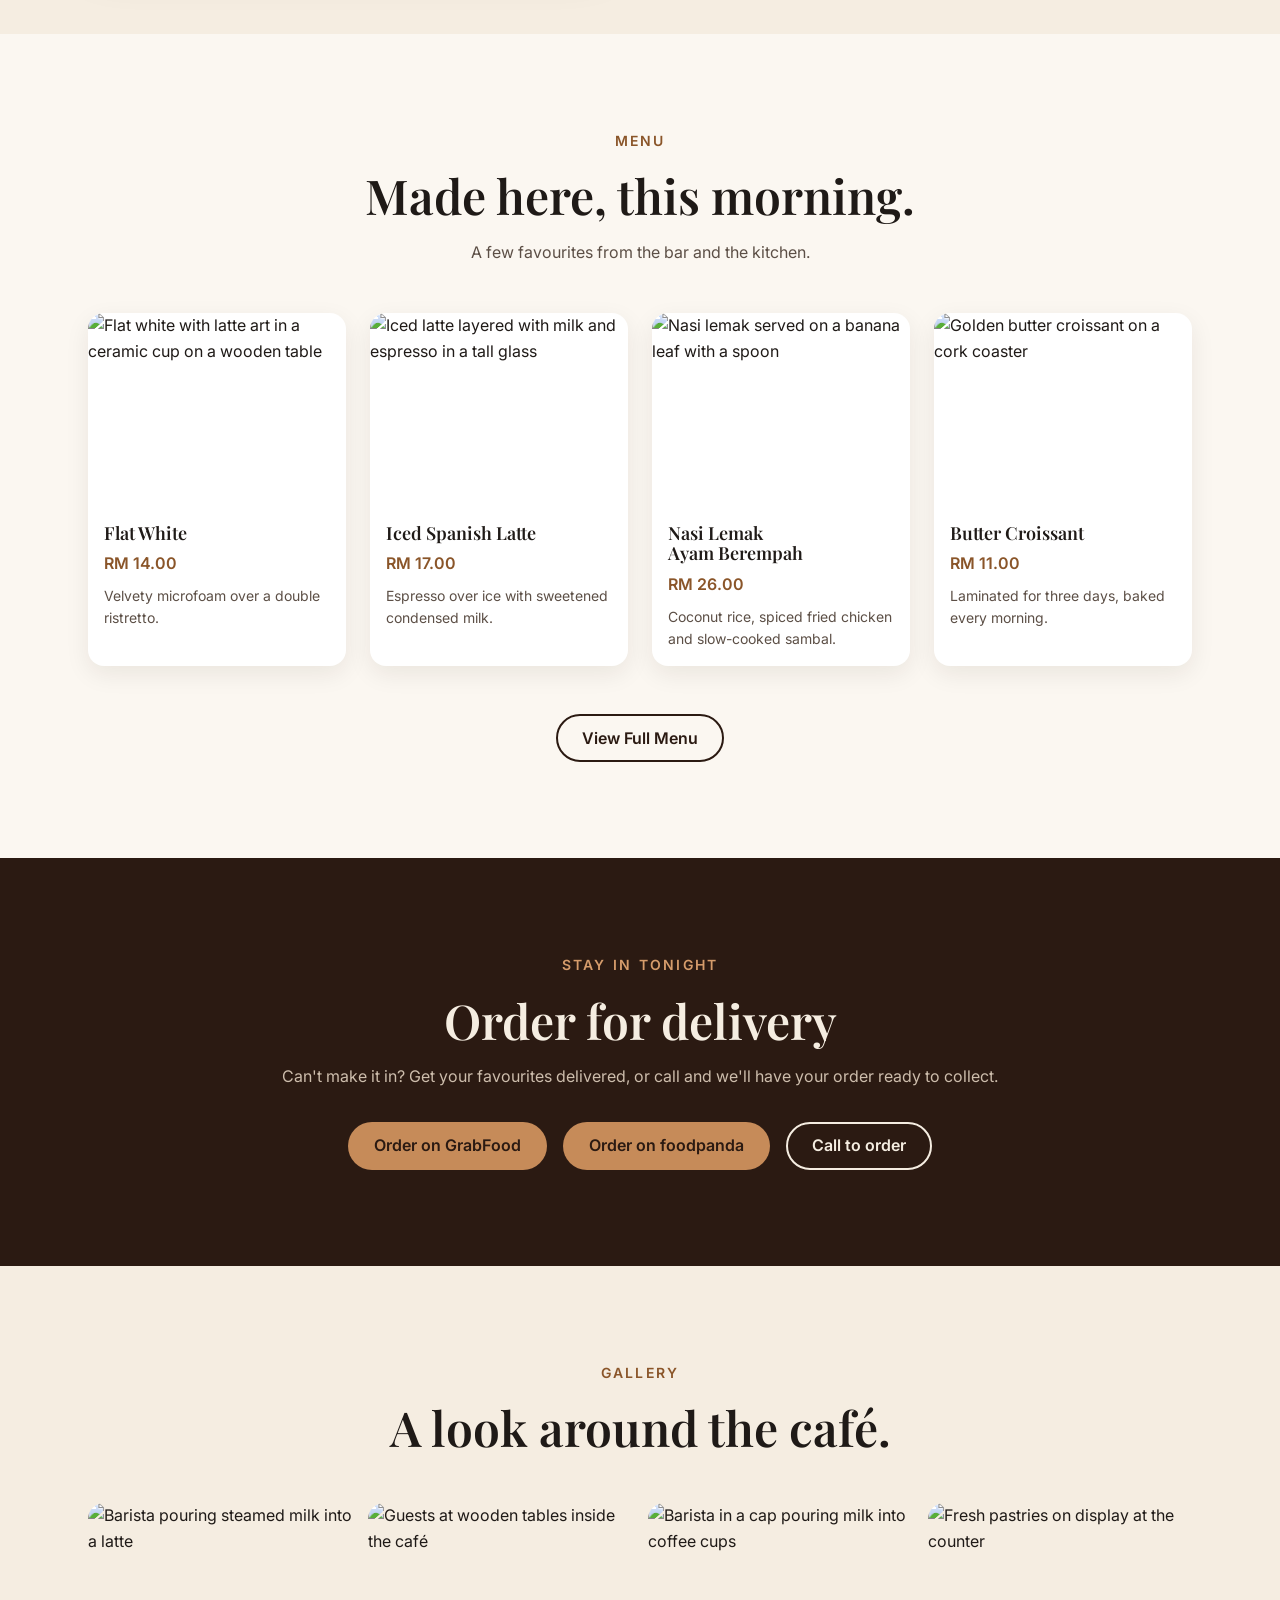
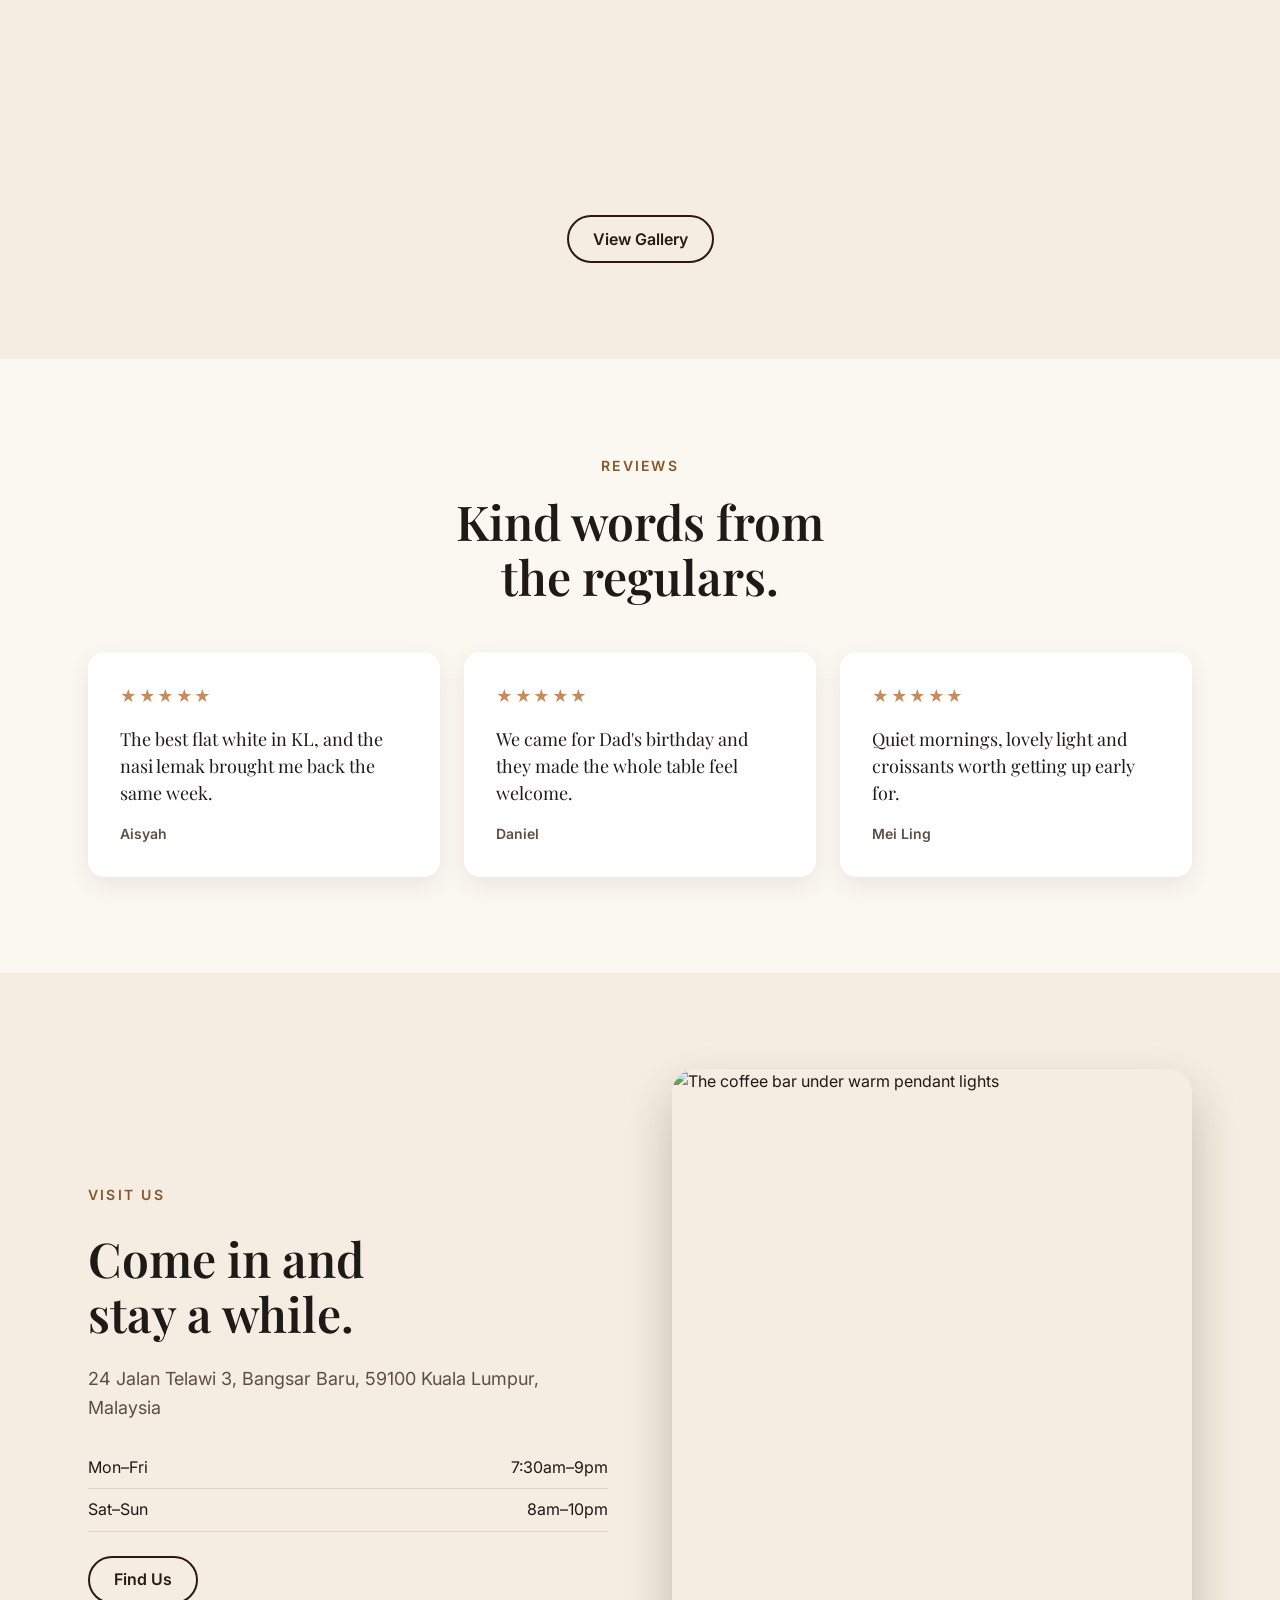
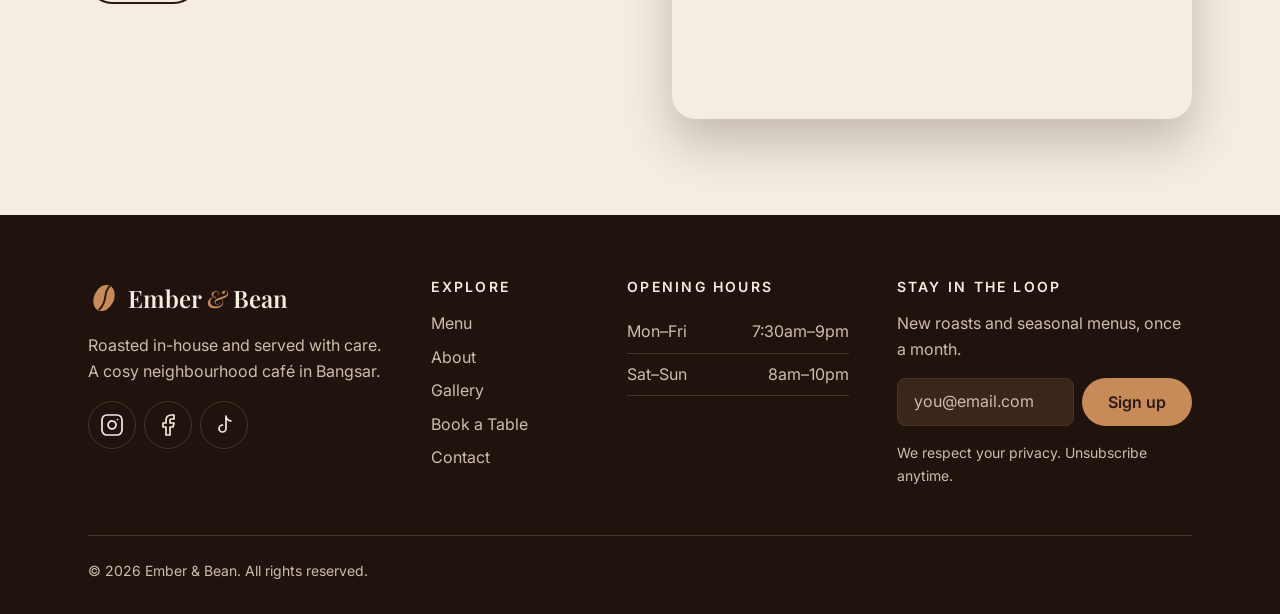
==== commit 5cf7829a: "Rebuild as multi-page site and remove online ordering Add Menu, About, Gallery, Book, Contact and 40" ====
--- a/index.html
+++ b/index.html
@@ -1,622 +1,276 @@
 <!DOCTYPE html>
-<html lang="en">
+<html lang="en-GB">
 <head>
   <meta charset="utf-8">
   <meta name="viewport" content="width=device-width, initial-scale=1">
-  <title>Ember &amp; Bean | Specialty Coffee, Fresh Food &amp; Table Bookings in Bangsar</title>
-  <meta name="description" content="Ember &amp; Bean is a neighbourhood café and restaurant in Bangsar, Kuala Lumpur. Coffee roasted in-house every morning, homemade food, table bookings and online ordering for pickup or delivery.">
-  <meta name="theme-color" content="#2B1A12">
-  <meta property="og:type" content="website">
-  <meta property="og:title" content="Ember &amp; Bean | Your perfect cup is waiting">
-  <meta property="og:description" content="Specialty coffee, fresh food and a cozy place to slow down.">
-  <meta property="og:image" content="https://images.unsplash.com/photo-1511081692775-05d0f180a065?w=1200&h=630&fit=crop&q=70&auto=format">
-  <link rel="icon" href="data:image/svg+xml,%3Csvg xmlns='http://www.w3.org/2000/svg' viewBox='0 0 32 32'%3E%3Crect width='32' height='32' rx='8' fill='%232B1A12'/%3E%3Cellipse cx='16' cy='16' rx='8' ry='11' transform='rotate(24 16 16)' fill='%23C68B59'/%3E%3Cpath d='M20 6.500C14 12 19 19 12 25.500' stroke='%232B1A12' stroke-width='2' fill='none'/%3E%3C/svg%3E">
-
-  <link rel="preconnect" href="https://fonts.googleapis.com">
-  <link rel="preconnect" href="https://fonts.gstatic.com" crossorigin>
-  <link rel="preconnect" href="https://images.unsplash.com">
-  <link rel="stylesheet" href="https://fonts.googleapis.com/css2?family=Inter:wght@400;500;600&family=Playfair+Display:ital,wght@0,500;0,600;0,700;1,500&display=swap">
-  <link rel="stylesheet" href="css/styles.css">
-  <script>document.documentElement.classList.add('js')</script>
-
   <script type="application/ld+json">
   {
     "@context": "https://schema.org",
     "@type": "CafeOrCoffeeShop",
     "name": "Ember & Bean",
-    "description": "Neighbourhood café and restaurant roasting its own beans and serving fresh, homemade food.",
-    "servesCuisine": ["Coffee", "Brunch", "Malaysian", "Western"],
-    "priceRange": "RM 10 - RM 45",
     "telephone": "+60 3-5550 0142",
     "acceptsReservations": true,
+    "priceRange": "RM 10 - RM 35",
     "address": {
       "@type": "PostalAddress",
-      "streetAddress": "12 Lorong Bara",
-      "addressLocality": "Bangsar, Kuala Lumpur",
+      "streetAddress": "24 Jalan Telawi 3, Bangsar Baru",
+      "addressLocality": "Kuala Lumpur",
       "postalCode": "59100",
       "addressCountry": "MY"
     },
-    "openingHoursSpecification": [
-      {"@type": "OpeningHoursSpecification", "dayOfWeek": ["Monday","Tuesday","Wednesday","Thursday"], "opens": "07:30", "closes": "21:00"},
-      {"@type": "OpeningHoursSpecification", "dayOfWeek": "Friday", "opens": "07:30", "closes": "22:00"},
-      {"@type": "OpeningHoursSpecification", "dayOfWeek": "Saturday", "opens": "08:00", "closes": "22:00"},
-      {"@type": "OpeningHoursSpecification", "dayOfWeek": "Sunday", "opens": "08:00", "closes": "21:00"}
-    ]
+    "openingHours": ["Mo-Fr 07:30-21:00", "Sa-Su 08:00-22:00"]
   }
   </script>
+  <title>Ember &amp; Bean | Café and Coffee Roaster in Bangsar, Kuala Lumpur</title>
+  <meta name="description" content="A cosy neighbourhood café in Bangsar. Coffee roasted in-house every morning, fresh homemade food and tables worth booking.">
+  <meta name="theme-color" content="#2B1A12">
+  <meta property="og:type" content="website">
+  <meta property="og:site_name" content="Ember &amp; Bean">
+  <meta property="og:title" content="Ember &amp; Bean | Café and Coffee Roaster in Bangsar, Kuala Lumpur">
+  <meta property="og:description" content="A cosy neighbourhood café in Bangsar. Coffee roasted in-house every morning, fresh homemade food and tables worth booking.">
+  <meta property="og:url" content="https://morshedsheikh11.github.io/ember-and-bean/">
+  <meta property="og:image" content="https://images.unsplash.com/photo-1511081692775-05d0f180a065?w=1200&amp;h=630&amp;fit=crop&amp;q=70&amp;auto=format">
+  <link rel="icon" href="data:image/svg+xml,%3Csvg xmlns='http://www.w3.org/2000/svg' viewBox='0 0 32 32'%3E%3Crect width='32' height='32' rx='8' fill='%232B1A12'/%3E%3Cellipse cx='16' cy='16' rx='8' ry='11' transform='rotate(24 16 16)' fill='%23C68B59'/%3E%3Cpath d='M20 6.5C14 12 19 19 12 25.5' stroke='%232B1A12' stroke-width='2' fill='none'/%3E%3C/svg%3E">
+  <link rel="preconnect" href="https://fonts.googleapis.com">
+  <link rel="preconnect" href="https://fonts.gstatic.com" crossorigin>
+  <link rel="stylesheet" href="https://fonts.googleapis.com/css2?family=Inter:wght@400;500;600&amp;family=Playfair+Display:ital,wght@0,500;0,600;1,500&amp;display=swap">
+  <link rel="stylesheet" href="style.css">
 </head>
 <body>
-
-<!-- Icon sprite -->
-<svg width="0" height="0" style="position:absolute" aria-hidden="true">
-  <defs>
-    <symbol id="i-menu" viewBox="0 0 24 24"><path d="M4 7h16M4 12h16M4 17h16"/></symbol>
-    <symbol id="i-x" viewBox="0 0 24 24"><path d="M18 6 6 18M6 6l12 12"/></symbol>
-    <symbol id="i-plus" viewBox="0 0 24 24"><path d="M12 5v14M5 12h14"/></symbol>
-    <symbol id="i-minus" viewBox="0 0 24 24"><path d="M5 12h14"/></symbol>
-    <symbol id="i-check" viewBox="0 0 24 24"><path d="M20 6 9 17l-5-5"/></symbol>
-    <symbol id="i-arrow" viewBox="0 0 24 24"><path d="M5 12h14M13 6l6 6-6 6"/></symbol>
-    <symbol id="i-bag" viewBox="0 0 24 24"><path d="M6 2 3 6v14a2 2 0 0 0 2 2h14a2 2 0 0 0 2-2V6l-3-4ZM3 6h18M16 10a4 4 0 0 1-8 0"/></symbol>
-    <symbol id="i-truck" viewBox="0 0 24 24"><path d="M14 18V6a2 2 0 0 0-2-2H4a2 2 0 0 0-2 2v11a1 1 0 0 0 1 1h2M15 18H9M19 18h2a1 1 0 0 0 1-1v-3.650a1 1 0 0 0-.22-.624l-3.480-4.350A1 1 0 0 0 17.520 8H14"/><circle cx="17" cy="18" r="2"/><circle cx="7" cy="18" r="2"/></symbol>
-    <symbol id="i-clock" viewBox="0 0 24 24"><circle cx="12" cy="12" r="10"/><path d="M12 6v6l4 2"/></symbol>
-    <symbol id="i-pin" viewBox="0 0 24 24"><path d="M20 10c0 6-8 12-8 12s-8-6-8-12a8 8 0 0 1 16 0Z"/><circle cx="12" cy="10" r="3"/></symbol>
-    <symbol id="i-phone" viewBox="0 0 24 24"><path d="M22 16.920v3a2 2 0 0 1-2.180 2 19.790 19.790 0 0 1-8.630-3.070 19.500 19.500 0 0 1-6-6 19.790 19.790 0 0 1-3.070-8.670A2 2 0 0 1 4.110 2h3a2 2 0 0 1 2 1.720 12.840 12.840 0 0 0 .7 2.810 2 2 0 0 1-.45 2.110L8.090 9.910a16 16 0 0 0 6 6l1.270-1.270a2 2 0 0 1 2.110-.45 12.840 12.840 0 0 0 2.810.7A2 2 0 0 1 22 16.920z"/></symbol>
-    <symbol id="i-flame" viewBox="0 0 24 24"><path d="M8.500 14.500A2.500 2.500 0 0 0 11 12c0-1.380-.5-2-1-3-1.072-2.143-.224-4.054 2-6 .5 2.500 2 4.900 4 6.500 2 1.600 3 3.500 3 5.500a7 7 0 1 1-14 0c0-1.153.433-2.294 1-3a2.500 2.500 0 0 0 2.500 2.500z"/></symbol>
-    <symbol id="i-leaf" viewBox="0 0 24 24"><path d="M11 20A7 7 0 0 1 9.800 6.100C15.500 5 17 4.480 19 2c1 2 2 4.180 2 8 0 5.500-4.780 10-10 10ZM2 21c0-3 1.850-5.360 5.080-6C9.500 14.520 12 13 13 12"/></symbol>
-    <symbol id="i-calendar" viewBox="0 0 24 24"><rect x="3" y="4" width="18" height="18" rx="2"/><path d="M8 2v4M16 2v4M3 10h18"/></symbol>
-    <symbol id="i-drop" viewBox="0 0 24 24"><path d="M12 22a7 7 0 0 0 7-7c0-2-1-3.900-3-5.500s-3.500-4-4-6.500c-.5 2.500-2 4.900-4 6.500C6 11.100 5 13 5 15a7 7 0 0 0 7 7z"/></symbol>
-    <symbol id="i-cup" viewBox="0 0 24 24"><path d="M17 8h1a4 4 0 1 1 0 8h-1M3 8h14v9a4 4 0 0 1-4 4H7a4 4 0 0 1-4-4ZM6 2v2M10 2v2M14 2v2"/></symbol>
-    <symbol id="i-replay" viewBox="0 0 24 24"><path d="M3 12a9 9 0 1 0 9-9 9.750 9.750 0 0 0-6.740 2.740L3 8M3 3v5h5"/></symbol>
-    <symbol id="i-star" viewBox="0 0 24 24"><path class="fill" d="m12 2 3.090 6.260L22 9.270l-5 4.870 1.180 6.880L12 17.770l-6.180 3.250L7 14.140 2 9.270l6.910-1.010L12 2Z"/></symbol>
-    <symbol id="i-instagram" viewBox="0 0 24 24"><rect x="2" y="2" width="20" height="20" rx="5"/><path d="M16 11.370A4 4 0 1 1 12.630 8 4 4 0 0 1 16 11.370zM17.500 6.500h.01"/></symbol>
-    <symbol id="i-facebook" viewBox="0 0 24 24"><path d="M18 2h-3a5 5 0 0 0-5 5v3H7v4h3v8h4v-8h3l1-4h-4V7a1 1 0 0 1 1-1h3z"/></symbol>
-    <symbol id="i-tiktok" viewBox="0 0 24 24"><path class="fill" d="M12.525.02c1.310-.02 2.610-.01 3.910-.02.08 1.530.63 3.090 1.750 4.170 1.120 1.110 2.700 1.620 4.240 1.790v4.030c-1.440-.05-2.890-.35-4.200-.97-.57-.26-1.100-.59-1.620-.93-.01 2.920.01 5.840-.02 8.750-.08 1.400-.54 2.790-1.350 3.940-1.310 1.920-3.580 3.170-5.910 3.210-1.430.08-2.860-.31-4.080-1.030-2.020-1.190-3.440-3.370-3.650-5.710-.02-.5-.03-1-.01-1.490.18-1.900 1.120-3.720 2.580-4.960 1.660-1.440 3.980-2.130 6.150-1.720.02 1.480-.04 2.960-.04 4.440-.99-.32-2.150-.23-3.020.37-.63.41-1.110 1.040-1.360 1.750-.21.51-.15 1.070-.14 1.610.24 1.640 1.820 3.020 3.500 2.870 1.120-.01 2.190-.66 2.770-1.610.19-.33.4-.67.41-1.060.1-1.790.06-3.570.07-5.360.01-4.030-.01-8.050.02-12.070z"/></symbol>
-    <symbol id="logo-mark" viewBox="0 0 40 40">
-      <ellipse class="lm-bean" cx="20" cy="20" rx="12.500" ry="17" transform="rotate(24 20 20)"/>
-      <path class="lm-crease" d="M27 5.500C18 13 26 23 14 34.500"/>
-    </symbol>
-  </defs>
-</svg>
-
-<a class="skip-link" href="#main">Skip to content</a>
-
-<!-- ============ NAV ============ -->
-<header class="nav" id="nav">
-  <div class="nav__inner">
-    <a class="logo" href="#hero" aria-label="Ember &amp; Bean home">
-      <svg class="logo__mark" aria-hidden="true"><use href="#logo-mark"/></svg>
-      <span class="logo__text">Ember <em>&amp;</em> Bean</span>
-    </a>
-
-    <nav class="nav__links" aria-label="Main">
-      <a href="#story">Story</a>
-      <a href="#menu">Menu</a>
-      <a href="#process">About</a>
-      <a href="#gallery">Gallery</a>
-      <a href="#visit">Visit Us</a>
-    </nav>
-
-    <div class="nav__actions">
-      <a class="btn btn--outline btn--sm nav__book" href="#book">Book a Table</a>
-      <a class="btn btn--primary btn--sm" href="#order">Order Online</a>
-      <button class="nav__toggle" id="navToggle" aria-expanded="false" aria-controls="mobileMenu" aria-label="Open menu">
-        <svg class="icon" aria-hidden="true"><use href="#i-menu"/></svg>
-      </button>
+  <a class="skip-link" href="#main">Skip to content</a>
+
+  <header class="header">
+    <div class="container">
+      <nav class="nav" aria-label="Main">
+        <a class="logo" href="index.html" aria-label="Ember &amp; Bean home">
+          <svg class="logo__mark" viewBox="0 0 40 40" aria-hidden="true"><ellipse cx="20" cy="20" rx="12.5" ry="17" transform="rotate(24 20 20)" fill="#C68B59"/><path d="M27 5.5C18 13 26 23 14 34.500" fill="none" stroke="#2B1A12" stroke-width="2.4" stroke-linecap="round"/></svg>
+          <span class="logo__text">Ember <em>&amp;</em> Bean</span>
+        </a>
+        <div class="nav__menu">
+          <ul class="nav__links">
+            <li><a class="nav__link" href="index.html" aria-current="page">Home</a></li>
+            <li><a class="nav__link" href="menu.html">Menu</a></li>
+            <li><a class="nav__link" href="about.html">About</a></li>
+            <li><a class="nav__link" href="gallery.html">Gallery</a></li>
+            <li><a class="nav__link" href="contact.html">Contact</a></li>
+          </ul>
+          <a class="button button--primary" href="book.html">Book a Table</a>
+        </div>
+        <button class="nav__toggle" type="button" aria-expanded="false" aria-label="Open menu">
+          <svg fill="none" stroke="currentColor" stroke-width="1.7" stroke-linecap="round" stroke-linejoin="round" viewBox="0 0 24 24" aria-hidden="true"><path d="M4 7h16M4 12h16M4 17h16"/></svg>
+        </button>
+      </nav>
     </div>
-  </div>
-
-  <div class="mobile-menu" id="mobileMenu" hidden>
-    <nav aria-label="Mobile">
-      <a href="#story">Story</a>
-      <a href="#menu">Menu</a>
-      <a href="#process">About</a>
-      <a href="#gallery">Gallery</a>
-      <a href="#visit">Visit Us</a>
-    </nav>
-    <a class="btn btn--outline btn--block" href="#book">Book a Table</a>
-  </div>
-</header>
-
-<main id="main">
-
-<!-- ============ 1. HERO ============ -->
-<section class="hero" id="hero" aria-label="How your cup is made">
-  <div class="hero__sticky">
-    <div class="hero__glow" id="heroGlow" aria-hidden="true"></div>
-
-    <div class="hero__stage" id="heroStage" aria-hidden="true">
-      <svg id="scene" viewBox="0 0 1000 1000" preserveAspectRatio="xMidYMax meet" role="presentation">
-        <defs>
-          <linearGradient id="gCup" x1="0" x2="1" y1="0" y2="0">
-            <stop offset="0" stop-color="#8f8375"/><stop offset=".1" stop-color="#cfc6b8"/>
-            <stop offset=".36" stop-color="#fffdf9"/><stop offset=".62" stop-color="#f4eee4"/>
-            <stop offset=".88" stop-color="#bdb1a1"/><stop offset="1" stop-color="#83776a"/>
-          </linearGradient>
-          <linearGradient id="gCupShade" x1="0" x2="0" y1="0" y2="1">
-            <stop offset="0" stop-color="#2b1a12" stop-opacity="0"/><stop offset=".55" stop-color="#2b1a12" stop-opacity="0"/>
-            <stop offset="1" stop-color="#2b1a12" stop-opacity=".42"/>
-          </linearGradient>
-          <linearGradient id="gRim" x1="0" x2="1" y1="0" y2="0">
-            <stop offset="0" stop-color="#d6cdbf"/><stop offset=".4" stop-color="#fff"/><stop offset="1" stop-color="#d9d0c2"/>
-          </linearGradient>
-          <linearGradient id="gInner" x1="0" x2="0" y1="0" y2="1">
-            <stop offset="0" stop-color="#a99d8e"/><stop offset=".5" stop-color="#d9d0c3"/><stop offset="1" stop-color="#f6f0e6"/>
-          </linearGradient>
-          <linearGradient id="gSaucer" x1="0" x2="1" y1="0" y2="0">
-            <stop offset="0" stop-color="#9c9082"/><stop offset=".4" stop-color="#fbf7f0"/><stop offset=".7" stop-color="#ece4d7"/><stop offset="1" stop-color="#8f8375"/>
-          </linearGradient>
-          <radialGradient id="gSaucerWell" cx=".5" cy=".5" r=".5">
-            <stop offset="0" stop-color="#6e6155"/><stop offset=".55" stop-color="#b8ac9d"/><stop offset="1" stop-color="#ece4d7"/>
-          </radialGradient>
-          <radialGradient id="gShadow" cx=".5" cy=".5" r=".5">
-            <stop offset="0" stop-color="#000" stop-opacity=".7"/><stop offset=".65" stop-color="#000" stop-opacity=".35"/><stop offset="1" stop-color="#000" stop-opacity="0"/>
-          </radialGradient>
-          <radialGradient id="gBean" cx=".36" cy=".3" r=".8">
-            <stop offset="0" stop-color="#b57a4a"/><stop offset=".45" stop-color="#744426"/><stop offset="1" stop-color="#2e170b"/>
-          </radialGradient>
-          <radialGradient id="gHalo" cx=".5" cy=".5" r=".5"><stop offset="0" stop-color="#c68b59" stop-opacity=".34"/><stop offset="1" stop-color="#c68b59" stop-opacity="0"/></radialGradient>
-          <radialGradient id="gSheen" cx=".5" cy=".5" r=".5">
-            <stop offset="0" stop-color="#ffe6c9" stop-opacity=".55"/><stop offset="1" stop-color="#ffe6c9" stop-opacity="0"/>
-          </radialGradient>
-          <radialGradient id="gWater" cx=".5" cy=".42" r=".6">
-            <stop offset="0" stop-color="#f6e6cd"/><stop offset="1" stop-color="#cfae85"/>
-          </radialGradient>
-          <radialGradient id="gCoffee" cx=".5" cy=".5" r=".5">
-            <stop offset="0" stop-color="#3b1e10"/><stop offset=".72" stop-color="#2c150a"/><stop offset=".92" stop-color="#6d4022"/><stop offset="1" stop-color="#a6703f"/>
-          </radialGradient>
-          <linearGradient id="gStream" gradientUnits="userSpaceOnUse" x1="0" y1="300" x2="0" y2="640">
-            <stop offset="0" stop-color="#fff" stop-opacity=".95"/><stop offset="1" stop-color="#ffeeda" stop-opacity=".65"/>
-          </linearGradient>
-          <linearGradient id="gCopper" x1="0" x2="1" y1="0" y2="0">
-            <stop offset="0" stop-color="#6d3f22"/><stop offset=".3" stop-color="#e4ab79"/><stop offset=".5" stop-color="#c68b59"/><stop offset=".82" stop-color="#8b5430"/><stop offset="1" stop-color="#55301a"/>
-          </linearGradient>
-          <linearGradient id="gSpout" gradientUnits="userSpaceOnUse" x1="0" y1="0" x2="210" y2="240">
-            <stop offset="0" stop-color="#e4ab79"/><stop offset="1" stop-color="#a86d40"/>
-          </linearGradient>
-          <clipPath id="clipInner"><ellipse cx="430" cy="592" rx="173" ry="49"/></clipPath>
-          <clipPath id="clipFront"><rect x="200" y="590" width="460" height="80"/></clipPath>
-        </defs>
-
-        <!-- Cup, saucer and everything that lives inside them -->
-        <g id="cupBack">
-          <ellipse cx="430" cy="838" rx="370" ry="66" fill="url(#gShadow)"/>
-          <ellipse cx="430" cy="826" rx="300" ry="60" fill="#7b6f62"/>
-          <ellipse cx="430" cy="816" rx="300" ry="60" fill="url(#gSaucer)"/>
-          <ellipse cx="430" cy="814" rx="178" ry="33" fill="url(#gSaucerWell)"/>
-
-          <path d="M606,630 C690,606 742,650 716,704 C696,746 628,756 570,744" fill="none" stroke="#8f8375" stroke-width="30" stroke-linecap="round"/>
-          <path d="M606,630 C690,606 742,650 716,704 C696,746 628,756 570,744" fill="none" stroke="#efe8dc" stroke-width="24" stroke-linecap="round"/>
-          <path d="M618,622 C684,606 730,644 708,694" fill="none" stroke="#fff" stroke-opacity=".8" stroke-width="6" stroke-linecap="round"/>
-
-          <ellipse cx="430" cy="590" rx="185" ry="58" fill="url(#gRim)"/>
-          <ellipse id="interior" cx="430" cy="592" rx="173" ry="49" fill="url(#gInner)"/>
-        </g>
-
-        <g id="bean" transform="translate(430 628) rotate(330) scale(.42)" opacity="0">
-            <circle id="beanHalo" r="210" fill="url(#gHalo)"/>
-            <path d="M0,-88C44,-88 66,-44 66,2C66,50 40,88 -2,88C-46,88 -66,46 -66,0C-66,-46 -42,-88 0,-88Z" fill="url(#gBean)" stroke="#d69c6b" stroke-opacity=".4" stroke-width="2"/>
-            <path d="M-4,-86C36,-42 -36,28 8,86" fill="none" stroke="#150904" stroke-width="10" stroke-linecap="round"/>
-            <path d="M5,-80C42,-40 -26,28 16,80" fill="none" stroke="#8a5532" stroke-opacity=".55" stroke-width="3" stroke-linecap="round"/>
-            <ellipse cx="-30" cy="-38" rx="22" ry="34" transform="rotate(16 -30 -38)" fill="url(#gSheen)"/>
-          </g>
-
-        <g id="cupFront">
-          <g clip-path="url(#clipInner)">
-            <ellipse id="water" cx="430" cy="606" rx="168" ry="44" fill="url(#gWater)" opacity="0"/>
-            <ellipse id="coffee" cx="430" cy="606" rx="172" ry="46" fill="url(#gCoffee)"/>
-            <g transform="translate(430 608) scale(1 .3)">
-              <g id="heart">
-                <path d="M0,86C-40,44 -128,8 -128,-52C-128,-96 -84,-116 -50,-108C-26,-102 -8,-86 0,-60C8,-86 26,-102 50,-108C84,-116 128,-96 128,-52C128,8 40,44 0,86Z" fill="#f3e3cb" stroke="#d9b892" stroke-opacity=".5" stroke-width="8"/>
-                <path transform="translate(0 -8) scale(.68)" d="M0,86C-40,44 -128,8 -128,-52C-128,-96 -84,-116 -50,-108C-26,-102 -8,-86 0,-60C8,-86 26,-102 50,-108C84,-116 128,-96 128,-52C128,8 40,44 0,86Z" fill="#a9713f"/>
-                <path transform="translate(0 -14) scale(.46)" d="M0,86C-40,44 -128,8 -128,-52C-128,-96 -84,-116 -50,-108C-26,-102 -8,-86 0,-60C8,-86 26,-102 50,-108C84,-116 128,-96 128,-52C128,8 40,44 0,86Z" fill="#f8ecd9"/>
-              </g>
-            </g>
-            <ellipse id="ripple1" cx="470" cy="606" rx="30" ry="9" fill="none" stroke="#fff" stroke-opacity="0" stroke-width="2.500"/>
-            <ellipse id="ripple2" cx="470" cy="606" rx="30" ry="9" fill="none" stroke="#fff" stroke-opacity="0" stroke-width="2"/>
-          </g>
-
-          <path id="stream" d="" fill="url(#gStream)"/>
-
-          <path d="M245,590A185,58 0 1 1 615,590A185,58 0 1 1 245,590ZM257,592A173,49 0 1 0 603,592A173,49 0 1 0 257,592Z" fill="url(#gRim)" fill-rule="evenodd" clip-path="url(#clipFront)"/>
-          <path id="cupBody" d="M245,590A185,58 0 0 0 615,590C612,690 565,790 518,806A88,20 0 0 1 342,806C295,790 248,690 245,590Z" fill="url(#gCup)"/>
-          <path d="M245,590A185,58 0 0 0 615,590C612,690 565,790 518,806A88,20 0 0 1 342,806C295,790 248,690 245,590Z" fill="url(#gCupShade)"/>
-          <path d="M304,664C318,716 344,764 372,790" fill="none" stroke="#fff" stroke-opacity=".75" stroke-width="10" stroke-linecap="round"/>
-        </g>
-
-        <g id="kettle" opacity="0">
-          <path d="M205,238C135,262 105,225 96,160C84,78 60,-2 20,-10C10,-12 2,-8 0,0" fill="none" stroke="url(#gSpout)" stroke-width="15"/>
-          <path d="M100,160C90,82 66,8 24,-4" fill="none" stroke="#ffe2c4" stroke-opacity=".6" stroke-width="3" stroke-linecap="round"/>
-          <path d="M372,118C470,105 502,150 492,205C484,244 450,264 420,262" fill="none" stroke="#5d3720" stroke-width="20" stroke-linecap="round"/>
-          <path d="M380,112C462,102 492,146 484,196" fill="none" stroke="#a86d40" stroke-opacity=".7" stroke-width="4" stroke-linecap="round"/>
-          <path d="M190,285L430,285Q440,285 437,272L378,105Q372,92 358,92L262,92Q248,92 242,105L183,272Q180,285 190,285Z" fill="url(#gCopper)"/>
-          <path d="M240,120L205,270" stroke="#ffe2c4" stroke-opacity=".5" stroke-width="7" stroke-linecap="round"/>
-          <path d="M252,92Q310,50 368,92Z" fill="#a86d40"/>
-          <rect x="246" y="88" width="128" height="8" rx="4" fill="#6d3f22"/>
-          <circle cx="310" cy="56" r="13" fill="#5d3720"/>
-          <circle cx="306" cy="52" r="4" fill="#a86d40"/>
-        </g>
-
-        <g id="droplets"></g>
-      </svg>
+  </header>
+
+  <main id="main">
+    <section class="section section--dark hero">
+      <div class="container hero__inner">
+        <div class="hero__content">
+          <h1>Your perfect cup is waiting.</h1>
+          <p class="hero__text">Specialty coffee, fresh food and a cosy place to slow down.</p>
+          <div class="button-group">
+            <a class="button button--primary" href="book.html">Book a Table</a>
+            <a class="button button--outline-light" href="menu.html">View Menu</a>
+          </div>
+        </div>
+        <img class="hero__image" src="https://images.unsplash.com/photo-1512568400610-62da28bc8a13?w=1000&amp;h=1000&amp;fit=crop&amp;q=70&amp;auto=format" width="1000" height="1000" fetchpriority="high" alt="A heart in latte art, seen from above, surrounded by roasted coffee beans">
+      </div>
+    </section>
+
+    <section class="section story-preview">
+      <div class="container split">
+        <img class="split__image" src="https://images.unsplash.com/photo-1511081692775-05d0f180a065?w=800&amp;h=1000&amp;fit=crop&amp;q=70&amp;auto=format" width="800" height="1000" loading="lazy" alt="Warm café interior with wooden tables under hanging filament bulbs">
+        <div class="split__content">
+          <p class="eyebrow">Our story</p>
+          <h2>A small café with a very warm roaster.</h2>
+          <p class="lead text-muted">We roast our own beans every morning and cook everything fresh in our Bangsar kitchen. Stay for a long lunch or just a quick cup. There's always a table worth keeping.</p>
+          <a class="button button--outline" href="about.html">Read Our Story</a>
+        </div>
+      </div>
+    </section>
+
+    <section class="section section--alt menu-preview">
+      <div class="container">
+        <div class="section-header">
+          <p class="eyebrow">Menu</p>
+          <h2>Made here, this morning.</h2>
+          <p class="text-muted">A few favourites from the bar and the kitchen.</p>
+        </div>
+        <div class="menu-grid">
+          <article class="menu-card">
+            <img class="menu-card__image" src="https://images.unsplash.com/photo-1577968897966-3d4325b36b61?w=640&amp;h=480&amp;fit=crop&amp;q=70&amp;auto=format" width="640" height="480" loading="lazy" alt="Flat white with latte art in a ceramic cup on a wooden table">
+            <div class="menu-card__body">
+              <h3 class="menu-card__name">Flat White</h3>
+              <p class="menu-card__price">RM 14.00</p>
+              <p class="menu-card__description">Velvety microfoam over a double ristretto.</p>
+            </div>
+          </article>
+          <article class="menu-card">
+            <img class="menu-card__image" src="https://images.unsplash.com/photo-1517701550927-30cf4ba1dba5?w=640&amp;h=480&amp;fit=crop&amp;q=70&amp;auto=format" width="640" height="480" loading="lazy" alt="Iced latte layered with milk and espresso in a tall glass">
+            <div class="menu-card__body">
+              <h3 class="menu-card__name">Iced Spanish Latte</h3>
+              <p class="menu-card__price">RM 17.00</p>
+              <p class="menu-card__description">Espresso over ice with sweetened condensed milk.</p>
+            </div>
+          </article>
+          <article class="menu-card">
+            <img class="menu-card__image" src="https://images.unsplash.com/photo-1770966485209-e20d97337f1a?w=640&amp;h=480&amp;fit=crop&amp;q=70&amp;auto=format" width="640" height="480" loading="lazy" alt="Nasi lemak served on a banana leaf with a spoon">
+            <div class="menu-card__body">
+              <h3 class="menu-card__name">Nasi Lemak Ayam Berempah</h3>
+              <p class="menu-card__price">RM 26.00</p>
+              <p class="menu-card__description">Coconut rice, spiced fried chicken and slow-cooked sambal.</p>
+            </div>
+          </article>
+          <article class="menu-card">
+            <img class="menu-card__image" src="https://images.unsplash.com/photo-1681218079567-35aef7c8e7e4?w=640&amp;h=480&amp;fit=crop&amp;q=70&amp;auto=format" width="640" height="480" loading="lazy" alt="Golden butter croissant on a cork coaster">
+            <div class="menu-card__body">
+              <h3 class="menu-card__name">Butter Croissant</h3>
+              <p class="menu-card__price">RM 11.00</p>
+              <p class="menu-card__description">Laminated for three days, baked every morning.</p>
+            </div>
+          </article>
+        </div>
+        <div class="section-footer">
+          <a class="button button--outline" href="menu.html">View Full Menu</a>
+        </div>
+      </div>
+    </section>
+
+    <section class="section section--dark delivery">
+      <div class="container">
+        <div class="delivery__inner">
+          <p class="eyebrow">Stay in tonight</p>
+          <h2>Order for delivery</h2>
+          <p class="text-muted">Can't make it in? Get your favourites delivered, or call and we'll have your order ready to collect.</p>
+          <div class="button-group">
+            <a class="button button--primary" href="https://food.grab.com/my/en/" target="_blank" rel="noopener">Order on GrabFood</a>
+            <a class="button button--primary" href="https://www.foodpanda.my/" target="_blank" rel="noopener">Order on foodpanda</a>
+            <a class="button button--outline-light" href="tel:+60355500142">Call to order</a>
+          </div>
+        </div>
+      </div>
+    </section>
+
+    <section class="section gallery-preview">
+      <div class="container">
+        <div class="section-header">
+          <p class="eyebrow">Gallery</p>
+          <h2>A look around the café.</h2>
+        </div>
+        <div class="gallery-grid">
+          <figure class="gallery-item">
+            <img class="gallery-item__image" src="https://images.unsplash.com/photo-1541167760496-1628856ab772?w=600&amp;h=600&amp;fit=crop&amp;q=70&amp;auto=format" width="600" height="600" loading="lazy" alt="Barista pouring steamed milk into a latte">
+          </figure>
+          <figure class="gallery-item">
+            <img class="gallery-item__image" src="https://images.unsplash.com/photo-1521017432531-fbd92d768814?w=600&amp;h=600&amp;fit=crop&amp;q=70&amp;auto=format" width="600" height="600" loading="lazy" alt="Guests at wooden tables inside the café">
+          </figure>
+          <figure class="gallery-item">
+            <img class="gallery-item__image" src="https://images.unsplash.com/photo-1757949921983-ab4c911cc3fe?w=600&amp;h=600&amp;fit=crop&amp;q=70&amp;auto=format" width="600" height="600" loading="lazy" alt="Barista in a cap pouring milk into coffee cups">
+          </figure>
+          <figure class="gallery-item">
+            <img class="gallery-item__image" src="https://images.unsplash.com/photo-1534432182912-63863115e106?w=600&amp;h=600&amp;fit=crop&amp;q=70&amp;auto=format" width="600" height="600" loading="lazy" alt="Fresh pastries on display at the counter">
+          </figure>
+        </div>
+        <div class="section-footer">
+          <a class="button button--outline" href="gallery.html">View Gallery</a>
+        </div>
+      </div>
+    </section>
+
+    <section class="section section--alt reviews">
+      <div class="container">
+        <div class="section-header">
+          <p class="eyebrow">Reviews</p>
+          <h2>Kind words from the regulars.</h2>
+        </div>
+        <div class="review-grid">
+          <figure class="review-card">
+            <p class="review-card__stars" role="img" aria-label="5 out of 5 stars">★★★★★</p>
+            <blockquote class="review-card__quote">The best flat white in KL, and the nasi lemak brought me back the same week.</blockquote>
+            <figcaption class="review-card__name">Aisyah</figcaption>
+          </figure>
+          <figure class="review-card">
+            <p class="review-card__stars" role="img" aria-label="5 out of 5 stars">★★★★★</p>
+            <blockquote class="review-card__quote">We came for Dad's birthday and they made the whole table feel welcome.</blockquote>
+            <figcaption class="review-card__name">Daniel</figcaption>
+          </figure>
+          <figure class="review-card">
+            <p class="review-card__stars" role="img" aria-label="5 out of 5 stars">★★★★★</p>
+            <blockquote class="review-card__quote">Quiet mornings, lovely light and croissants worth getting up early for.</blockquote>
+            <figcaption class="review-card__name">Mei Ling</figcaption>
+          </figure>
+        </div>
+      </div>
+    </section>
+
+    <section class="section visit-preview">
+      <div class="container split">
+        <div class="visit-preview__card">
+          <p class="eyebrow">Visit us</p>
+          <h2>Come in and stay a while.</h2>
+          <p class="lead text-muted">24 Jalan Telawi 3, Bangsar Baru, 59100 Kuala Lumpur, Malaysia</p>
+          <ul class="hours-list">
+            <li class="hours-list__row"><span>Mon–Fri</span><span>7:30am–9pm</span></li>
+            <li class="hours-list__row"><span>Sat–Sun</span><span>8am–10pm</span></li>
+          </ul>
+          <a class="button button--outline" href="contact.html">Find Us</a>
+        </div>
+        <img class="split__image" src="https://images.unsplash.com/photo-1453614512568-c4024d13c247?w=800&amp;h=1000&amp;fit=crop&amp;q=70&amp;auto=format" width="800" height="1000" loading="lazy" alt="The coffee bar under warm pendant lights">
+      </div>
+    </section>
+  </main>
+
+  <footer class="footer">
+    <!-- Photos: Unsplash (unsplash.com), free to use under the Unsplash Licence. -->
+    <div class="container">
+      <div class="footer__grid">
+        <div class="footer__column">
+        <a class="logo" href="index.html" aria-label="Ember &amp; Bean home">
+          <svg class="logo__mark" viewBox="0 0 40 40" aria-hidden="true"><ellipse cx="20" cy="20" rx="12.5" ry="17" transform="rotate(24 20 20)" fill="#C68B59"/><path d="M27 5.5C18 13 26 23 14 34.500" fill="none" stroke="#2B1A12" stroke-width="2.4" stroke-linecap="round"/></svg>
+          <span class="logo__text">Ember <em>&amp;</em> Bean</span>
+        </a>
+          <p>Roasted in-house and served with care. A cosy neighbourhood café in Bangsar.</p>
+          <ul class="social-list">
+            <li><a class="social-list__link" href="https://instagram.com/emberandbean" target="_blank" rel="noopener" aria-label="Instagram"><svg fill="none" stroke="currentColor" stroke-width="1.7" stroke-linecap="round" stroke-linejoin="round" viewBox="0 0 24 24" aria-hidden="true"><rect x="2" y="2" width="20" height="20" rx="5"/><path d="M16 11.4A4 4 0 1 1 12.600 8 4 4 0 0 1 16 11.400zM17.500 6.500h.01"/></svg></a></li>
+            <li><a class="social-list__link" href="https://facebook.com/emberandbean" target="_blank" rel="noopener" aria-label="Facebook"><svg fill="none" stroke="currentColor" stroke-width="1.7" stroke-linecap="round" stroke-linejoin="round" viewBox="0 0 24 24" aria-hidden="true"><path d="M18 2h-3a5 5 0 0 0-5 5v3H7v4h3v8h4v-8h3l1-4h-4V7a1 1 0 0 1 1-1h3z"/></svg></a></li>
+            <li><a class="social-list__link" href="https://tiktok.com/@emberandbean" target="_blank" rel="noopener" aria-label="TikTok"><svg fill="none" stroke="currentColor" stroke-width="1.7" stroke-linecap="round" stroke-linejoin="round" viewBox="0 0 24 24" aria-hidden="true"><path d="M14 3v12.500a3.500 3.500 0 1 1-3.500-3.500M14 3c.3 2.800 2.200 4.700 5 5"/></svg></a></li>
+          </ul>
+        </div>
+        <div class="footer__column">
+          <h2 class="footer__title">Explore</h2>
+          <ul class="footer__links">
+            <li><a class="footer__link" href="menu.html">Menu</a></li>
+            <li><a class="footer__link" href="about.html">About</a></li>
+            <li><a class="footer__link" href="gallery.html">Gallery</a></li>
+            <li><a class="footer__link" href="book.html">Book a Table</a></li>
+            <li><a class="footer__link" href="contact.html">Contact</a></li>
+          </ul>
+        </div>
+        <div class="footer__column">
+          <h2 class="footer__title">Opening hours</h2>
+          <ul class="hours-list">
+            <li class="hours-list__row"><span>Mon–Fri</span><span>7:30am–9pm</span></li>
+            <li class="hours-list__row"><span>Sat–Sun</span><span>8am–10pm</span></li>
+          </ul>
+        </div>
+        <div class="footer__column">
+          <h2 class="footer__title">Stay in the loop</h2>
+          <p>New roasts and seasonal menus, once a month.</p>
+          <p class="form-success" id="newsletter-confirmed">Thanks for signing up. See you soon!</p>
+          <!-- To collect sign-ups, connect a mailing service: set its address as the action and add a name to the field. -->
+          <form class="newsletter" action="#newsletter-confirmed">
+            <label class="visually-hidden" for="newsletter-email">Email address</label>
+            <input class="form__input" id="newsletter-email" type="email" autocomplete="email" placeholder="you@email.com" required>
+            <button class="button button--primary" type="submit">Sign up</button>
+          </form>
+          <p class="newsletter__note">We respect your privacy. Unsubscribe anytime.</p>
+        </div>
+      </div>
+      <p class="footer__bottom">© 2026 Ember &amp; Bean. All rights reserved.</p>
     </div>
-
-    <canvas id="heroCanvas" class="hero__canvas" aria-hidden="true"></canvas>
-
-    <div class="hero__copy">
-      <p class="hero__caption" data-step="1"><span class="hero__kicker">Step one</span>It starts with one bean.</p>
-      <p class="hero__caption" data-step="2"><span class="hero__kicker">Step two</span>Roasted in-house, every morning.</p>
-      <p class="hero__caption" data-step="3"><span class="hero__kicker">Step three</span>Brewed slowly, with care.</p>
-      <div class="hero__final" id="heroFinal">
-        <h1 data-final="0">Your perfect cup is waiting.</h1>
-        <p class="hero__sub" data-final="1">Specialty coffee, fresh food and a cozy place to slow down.</p>
-        <div class="hero__cta" id="heroCta" data-final="2">
-          <a class="btn btn--light" href="#book">Book a Table</a>
-          <a class="btn btn--primary" href="#order">Order Online</a>
-        </div>
-      </div>
-    </div>
-
-    <div class="hero__rail" id="heroRail" aria-hidden="true">
-      <span class="hero__rail-fill" id="heroRailFill"></span>
-      <i></i><i></i><i></i><i></i>
-    </div>
-    <div class="hero__hint" id="heroHint" aria-hidden="true"><span>Scroll to brew</span><b></b></div>
-    <a class="hero__skip" id="heroSkip" href="#story">Skip intro <svg class="icon icon--sm" aria-hidden="true"><use href="#i-arrow"/></svg></a>
-    <button class="hero__replay" id="heroReplay" type="button" hidden><svg class="icon icon--sm" aria-hidden="true"><use href="#i-replay"/></svg> Replay</button>
-  </div>
-</section>
-
-<!-- ============ 2. STORY ============ -->
-<section class="section story" id="story">
-  <div class="container story__grid">
-    <div class="story__media reveal">
-      <img class="story__img" src="https://images.unsplash.com/photo-1511081692775-05d0f180a065?w=900&h=1100&fit=crop&q=72&auto=format"
-           srcset="https://images.unsplash.com/photo-1511081692775-05d0f180a065?w=560&h=684&fit=crop&q=72&auto=format 560w, https://images.unsplash.com/photo-1511081692775-05d0f180a065?w=900&h=1100&fit=crop&q=72&auto=format 900w"
-           sizes="(max-width: 900px) 92vw, 44vw" width="900" height="1100" loading="lazy" decoding="async"
-           alt="Warm café interior with wooden tables under hanging filament bulbs">
-      <img class="story__inset" src="https://images.unsplash.com/photo-1777383505116-4c736a35ad38?w=480&h=480&fit=crop&q=70&auto=format"
-           width="240" height="240" loading="lazy" decoding="async" alt="Freshly roasted coffee beans turning in the roaster">
-    </div>
-    <div class="story__text">
-      <p class="eyebrow reveal">Our story</p>
-      <h2 class="reveal">A small café with a very warm roaster.</h2>
-      <p class="lead reveal">Ember &amp; Bean began with a second-hand 5&nbsp;kg drum roaster and a shoplot on a quiet Bangsar lane. Every morning before the doors open, we roast the day's beans in the back room, and the smell finds its way to the street.</p>
-      <p class="reveal">Our kitchen works the same way. Bread is baked here, sambal is cooked down slowly, and desserts are made in small batches until they run out. Stay for a long lunch, bring your laptop, bring your mother. There's always a table worth keeping.</p>
-      <ul class="stats reveal">
-        <li><svg class="icon" aria-hidden="true"><use href="#i-flame"/></svg><strong>Roasted daily</strong><span>Small batches, in-house</span></li>
-        <li><svg class="icon" aria-hidden="true"><use href="#i-leaf"/></svg><strong>Locally sourced</strong><span>Farms and bakers we know</span></li>
-        <li><svg class="icon" aria-hidden="true"><use href="#i-calendar"/></svg><strong>Open 7 days</strong><span>From 7:30 am on weekdays</span></li>
-      </ul>
-    </div>
-  </div>
-</section>
-
-<!-- ============ 3. MENU ============ -->
-<section class="section menu" id="menu">
-  <div class="container">
-    <div class="section__head">
-      <p class="eyebrow reveal">Menu highlights</p>
-      <h2 class="reveal">Made here, this morning.</h2>
-      <p class="reveal">A few favourites from the bar and the kitchen. Add anything to your order and we'll have it ready for pickup or delivery.</p>
-    </div>
-    <div class="tabs reveal" role="tablist" aria-label="Menu categories" id="menuTabs"></div>
-    <div class="menu__grid" id="menuGrid" role="tabpanel" aria-live="polite"></div>
-    <noscript><p class="center">Please enable JavaScript to browse the menu, or call us on +60 3-5550 0142.</p></noscript>
-  </div>
-</section>
-
-<!-- ============ 4. ORDER ============ -->
-<section class="section order" id="order">
-  <div class="container order__grid">
-    <div class="order__intro">
-      <p class="eyebrow eyebrow--light reveal">Order online</p>
-      <h2 class="reveal">Our kitchen, your table at home.</h2>
-      <p class="reveal">Pick your favourites and we'll start the moment your order comes in.</p>
-
-      <div class="panel reveal">
-        <h3 class="panel__title"><span>1</span> How would you like it?</h3>
-        <div class="toggle" role="radiogroup" aria-label="Order type">
-          <button type="button" class="toggle__btn" role="radio" data-mode="pickup"><svg class="icon" aria-hidden="true"><use href="#i-bag"/></svg> Pickup</button>
-          <button type="button" class="toggle__btn" role="radio" data-mode="delivery"><svg class="icon" aria-hidden="true"><use href="#i-truck"/></svg> Delivery</button>
-        </div>
-        <div class="field" data-for="pickup">
-          <label for="pickupTime">Pickup time</label>
-          <select id="pickupTime" data-bind="pickupTime"></select>
-        </div>
-        <div class="field" data-for="delivery" hidden>
-          <label for="address">Delivery address</label>
-          <textarea id="address" data-bind="address" rows="2" autocomplete="street-address" placeholder="Unit, street and postcode"></textarea>
-          <p class="field__hint">We deliver within 5 km of Bangsar. Flat fee RM 6.00.</p>
-        </div>
-      </div>
-
-      <button class="btn btn--primary btn--block reveal" id="orderViewCart" type="button">
-        <svg class="icon" aria-hidden="true"><use href="#i-bag"/></svg>
-        <span id="orderViewCartLabel">Your cart is empty</span>
-      </button>
-    </div>
-
-    <div class="panel panel--list reveal">
-      <h3 class="panel__title"><span>2</span> Pick your items</h3>
-      <div class="chips" id="orderChips" role="group" aria-label="Filter by category"></div>
-      <ul class="order-list" id="orderList"></ul>
-    </div>
-  </div>
-</section>
-
-<!-- ============ 5. BOOK ============ -->
-<section class="section book" id="book">
-  <div class="container book__grid">
-    <div class="book__media reveal">
-      <img src="https://images.unsplash.com/photo-1669310095420-8cd109dba5cb?w=900&h=1120&fit=crop&q=72&auto=format"
-           srcset="https://images.unsplash.com/photo-1669310095420-8cd109dba5cb?w=560&h=500&fit=crop&q=72&auto=format 560w, https://images.unsplash.com/photo-1669310095420-8cd109dba5cb?w=900&h=1120&fit=crop&q=72&auto=format 900w"
-           sizes="(max-width: 900px) 92vw, 42vw" width="900" height="1120" loading="lazy" decoding="async"
-           alt="Cozy restaurant table set with plates and glasses in warm light">
-      <div class="book__note">
-        <svg class="icon" aria-hidden="true"><use href="#i-clock"/></svg>
-        <p><strong>Tables are held for 15 minutes.</strong> Running late? Just give us a call.</p>
-      </div>
-    </div>
-
-    <div class="book__panel reveal">
-      <p class="eyebrow">Book a table</p>
-      <h2>Save yourself a seat.</h2>
-      <form id="bookForm" novalidate>
-        <div class="form-grid">
-          <div class="field">
-            <label for="bName">Name</label>
-            <input id="bName" name="name" type="text" autocomplete="name" required>
-            <p class="field__error" id="bName-err"></p>
-          </div>
-          <div class="field">
-            <label for="bPhone">Phone number</label>
-            <input id="bPhone" name="phone" type="tel" autocomplete="tel" inputmode="tel" placeholder="012-345 6789" required>
-            <p class="field__error" id="bPhone-err"></p>
-          </div>
-          <div class="field field--full">
-            <label for="bEmail">Email</label>
-            <input id="bEmail" name="email" type="email" autocomplete="email" required>
-            <p class="field__error" id="bEmail-err"></p>
-          </div>
-          <div class="field">
-            <label for="bDate">Date</label>
-            <input id="bDate" name="date" type="date" required>
-            <p class="field__error" id="bDate-err"></p>
-          </div>
-          <div class="field">
-            <label for="bTime">Time</label>
-            <select id="bTime" name="time" required><option value="">Choose a date first</option></select>
-            <p class="field__error" id="bTime-err"></p>
-          </div>
-          <div class="field field--full">
-            <label for="bGuests">Number of guests</label>
-            <select id="bGuests" name="guests" required>
-              <option>1</option><option selected>2</option><option>3</option><option>4</option><option>5</option>
-              <option>6</option><option>7</option><option>8</option><option>9</option><option>10+</option>
-            </select>
-          </div>
-          <div class="field field--full">
-            <label for="bNote">Special request <span class="optional">(optional)</span></label>
-            <textarea id="bNote" name="note" rows="3" placeholder="Birthday, high chair, allergies, a quiet corner..."></textarea>
-          </div>
-        </div>
-        <button class="btn btn--primary btn--block" type="submit">Confirm Booking</button>
-      </form>
-
-      <div class="success" id="bookSuccess" tabindex="-1" hidden>
-        <div class="success__icon"><svg class="icon" aria-hidden="true"><use href="#i-check"/></svg></div>
-        <h3 id="bookSuccessTitle"></h3>
-        <p id="bookSuccessText"></p>
-        <button class="btn btn--outline-dark" id="bookAgain" type="button">Make another booking</button>
-      </div>
-    </div>
-  </div>
-</section>
-
-<!-- ============ 6. PROCESS ============ -->
-<section class="section process" id="process">
-  <div class="container">
-    <div class="section__head">
-      <p class="eyebrow eyebrow--light reveal">How we brew</p>
-      <h2 class="reveal">Four steps, no shortcuts.</h2>
-    </div>
-    <ol class="steps">
-      <li class="reveal"><span class="steps__icon"><svg class="icon" aria-hidden="true"><use href="#i-leaf"/></svg></span><h3>Sourcing</h3><p>We buy direct from small farms, from Sabah to Sidamo.</p></li>
-      <li class="reveal"><span class="steps__icon"><svg class="icon" aria-hidden="true"><use href="#i-flame"/></svg></span><h3>Roasting</h3><p>Small batches every morning, profiled for each origin.</p></li>
-      <li class="reveal"><span class="steps__icon"><svg class="icon" aria-hidden="true"><use href="#i-drop"/></svg></span><h3>Brewing</h3><p>Weighed, timed and tasted by our baristas all day.</p></li>
-      <li class="reveal"><span class="steps__icon"><svg class="icon" aria-hidden="true"><use href="#i-cup"/></svg></span><h3>Serving</h3><p>Poured fresh and brought to your table, still warm.</p></li>
-    </ol>
-  </div>
-</section>
-
-<!-- ============ 7. GALLERY ============ -->
-<section class="section gallery" id="gallery">
-  <div class="container">
-    <div class="section__head">
-      <p class="eyebrow reveal">Gallery</p>
-      <h2 class="reveal">A look around the café.</h2>
-    </div>
-    <div class="gallery__grid">
-      <figure class="g-tall reveal"><img src="https://images.unsplash.com/photo-1541167760496-1628856ab772?w=640&h=900&fit=crop&q=70&auto=format" width="640" height="900" loading="lazy" decoding="async" alt="Barista pouring latte art into a cup"></figure>
-      <figure class="g-wide reveal"><img src="https://images.unsplash.com/photo-1521017432531-fbd92d768814?w=900&h=440&fit=crop&q=70&auto=format" width="900" height="440" loading="lazy" decoding="async" alt="Guests sitting inside the café"></figure>
-      <figure class="g-tall reveal"><img src="https://images.unsplash.com/photo-1757949921983-ab4c911cc3fe?w=640&h=900&fit=crop&q=70&auto=format" width="640" height="900" loading="lazy" decoding="async" alt="Barista at work, pouring milk into coffee cups"></figure>
-      <figure class="reveal"><img src="https://images.unsplash.com/photo-1529892485617-25f63cd7b1e9?w=480&h=440&fit=crop&q=70&auto=format" width="480" height="440" loading="lazy" decoding="async" alt="Overhead view of a café latte on a table"></figure>
-      <figure class="reveal"><img src="https://images.unsplash.com/photo-1534432182912-63863115e106?w=480&h=440&fit=crop&q=70&auto=format" width="480" height="440" loading="lazy" decoding="async" alt="Fresh pastries on display"></figure>
-      <figure class="g-wide reveal"><img src="https://images.unsplash.com/photo-1453614512568-c4024d13c247?w=900&h=440&fit=crop&q=70&auto=format" width="900" height="440" loading="lazy" decoding="async" alt="The coffee bar under pendant lights"></figure>
-      <figure class="reveal"><img src="https://images.unsplash.com/photo-1773118360501-00f979fd9322?w=480&h=440&fit=crop&q=70&auto=format" width="480" height="440" loading="lazy" decoding="async" alt="Freshly roasted beans in the roaster"></figure>
-      <figure class="reveal"><img src="https://images.unsplash.com/photo-1643944471768-2d2eac3afb6d?w=480&h=440&fit=crop&q=70&auto=format" width="480" height="440" loading="lazy" decoding="async" alt="A display case full of baked pastries"></figure>
-    </div>
-  </div>
-</section>
-
-<!-- ============ 8. REVIEWS ============ -->
-<section class="section reviews" id="reviews">
-  <div class="container">
-    <div class="section__head">
-      <p class="eyebrow reveal">What guests say</p>
-      <h2 class="reveal">Kind words from the regulars.</h2>
-    </div>
-    <div class="reviews__grid">
-      <figure class="review reveal">
-        <div class="stars" role="img" aria-label="5 out of 5 stars"><svg class="icon"><use href="#i-star"/></svg><svg class="icon"><use href="#i-star"/></svg><svg class="icon"><use href="#i-star"/></svg><svg class="icon"><use href="#i-star"/></svg><svg class="icon"><use href="#i-star"/></svg></div>
-        <blockquote>The flat white is the best I've had in KL, and the nasi lemak had me coming back the same week.</blockquote>
-        <figcaption>Aisyah</figcaption>
-      </figure>
-      <figure class="review reveal">
-        <div class="stars" role="img" aria-label="5 out of 5 stars"><svg class="icon"><use href="#i-star"/></svg><svg class="icon"><use href="#i-star"/></svg><svg class="icon"><use href="#i-star"/></svg><svg class="icon"><use href="#i-star"/></svg><svg class="icon"><use href="#i-star"/></svg></div>
-        <blockquote>We booked a corner table for my dad's birthday. They remembered the cake without being asked twice.</blockquote>
-        <figcaption>Daniel</figcaption>
-      </figure>
-      <figure class="review reveal">
-        <div class="stars" role="img" aria-label="4 out of 5 stars"><svg class="icon"><use href="#i-star"/></svg><svg class="icon"><use href="#i-star"/></svg><svg class="icon"><use href="#i-star"/></svg><svg class="icon"><use href="#i-star"/></svg><svg class="icon icon--dim"><use href="#i-star"/></svg></div>
-        <blockquote>Quiet in the mornings, lovely light and the croissants sell out by ten. Come early, it's worth it.</blockquote>
-        <figcaption>Mei Ling</figcaption>
-      </figure>
-    </div>
-  </div>
-</section>
-
-<!-- ============ 9. VISIT ============ -->
-<section class="section visit" id="visit">
-  <div class="container visit__grid">
-    <div class="visit__info">
-      <p class="eyebrow reveal">Visit us</p>
-      <h2 class="reveal">Come in and stay a while.</h2>
-      <p class="open-now reveal" id="openNow"></p>
-      <ul class="contact reveal">
-        <li><svg class="icon" aria-hidden="true"><use href="#i-pin"/></svg><span>12 Lorong Bara, Bangsar<br>59100 Kuala Lumpur</span></li>
-        <li><svg class="icon" aria-hidden="true"><use href="#i-phone"/></svg><a href="tel:+60355500142">+60 3-5550 0142</a></li>
-      </ul>
-      <table class="hours reveal" id="hoursTable">
-        <caption class="sr-only">Opening hours</caption>
-        <tbody>
-          <tr data-day="1"><th scope="row">Monday</th><td>7:30 am – 9:00 pm</td></tr>
-          <tr data-day="2"><th scope="row">Tuesday</th><td>7:30 am – 9:00 pm</td></tr>
-          <tr data-day="3"><th scope="row">Wednesday</th><td>7:30 am – 9:00 pm</td></tr>
-          <tr data-day="4"><th scope="row">Thursday</th><td>7:30 am – 9:00 pm</td></tr>
-          <tr data-day="5"><th scope="row">Friday</th><td>7:30 am – 10:00 pm</td></tr>
-          <tr data-day="6"><th scope="row">Saturday</th><td>8:00 am – 10:00 pm</td></tr>
-          <tr data-day="0"><th scope="row">Sunday</th><td>8:00 am – 9:00 pm</td></tr>
-        </tbody>
-      </table>
-      <a class="btn btn--primary reveal" href="https://www.google.com/maps/dir/?api=1&destination=Bangsar%2C%20Kuala%20Lumpur" target="_blank" rel="noopener">Get Directions <svg class="icon icon--sm" aria-hidden="true"><use href="#i-arrow"/></svg></a>
-    </div>
-    <div class="visit__map reveal">
-      <iframe title="Map showing Bangsar, Kuala Lumpur" src="https://maps.google.com/maps?q=Bangsar%2C%20Kuala%20Lumpur&z=15&output=embed" loading="lazy" referrerpolicy="no-referrer-when-downgrade"></iframe>
-    </div>
-  </div>
-</section>
-
-</main>
-
-<!-- ============ FOOTER ============ -->
-<footer class="footer">
-  <div class="container footer__grid">
-    <div class="footer__brand">
-      <a class="logo logo--light" href="#hero" aria-label="Ember &amp; Bean home">
-        <svg class="logo__mark" aria-hidden="true"><use href="#logo-mark"/></svg>
-        <span class="logo__text">Ember <em>&amp;</em> Bean</span>
-      </a>
-      <p>Roasted in-house. Served with care. A cozy place to slow down.</p>
-      <ul class="socials">
-        <li><a href="https://www.instagram.com/" target="_blank" rel="noopener" aria-label="Instagram"><svg class="icon" aria-hidden="true"><use href="#i-instagram"/></svg></a></li>
-        <li><a href="https://www.facebook.com/" target="_blank" rel="noopener" aria-label="Facebook"><svg class="icon" aria-hidden="true"><use href="#i-facebook"/></svg></a></li>
-        <li><a href="https://www.tiktok.com/" target="_blank" rel="noopener" aria-label="TikTok"><svg class="icon" aria-hidden="true"><use href="#i-tiktok"/></svg></a></li>
-      </ul>
-    </div>
-    <div>
-      <h2 class="footer__title">Quick links</h2>
-      <ul class="footer__links">
-        <li><a href="#story">Our Story</a></li>
-        <li><a href="#menu">Menu</a></li>
-        <li><a href="#order">Order Online</a></li>
-        <li><a href="#book">Book a Table</a></li>
-        <li><a href="#visit">Visit Us</a></li>
-      </ul>
-    </div>
-    <div>
-      <h2 class="footer__title">Opening hours</h2>
-      <ul class="footer__hours">
-        <li><span>Mon – Thu</span><span>7:30 am – 9 pm</span></li>
-        <li><span>Friday</span><span>7:30 am – 10 pm</span></li>
-        <li><span>Saturday</span><span>8 am – 10 pm</span></li>
-        <li><span>Sunday</span><span>8 am – 9 pm</span></li>
-      </ul>
-    </div>
-    <div>
-      <h2 class="footer__title">Stay in the loop</h2>
-      <p>New roasts and seasonal menus, once a month.</p>
-      <form class="newsletter" id="newsletter" novalidate>
-        <label class="sr-only" for="nlEmail">Email address</label>
-        <input id="nlEmail" type="email" autocomplete="email" placeholder="you@email.com" required>
-        <button class="btn btn--primary btn--sm" type="submit">Sign up</button>
-      </form>
-      <p class="newsletter__msg" id="newsletterMsg" role="status"></p>
-    </div>
-  </div>
-  <div class="container footer__bottom">
-    <p>&copy; <span id="year">2026</span> Ember &amp; Bean. All rights reserved.</p>
-    <p>Portfolio demo. Photos from Unsplash.</p>
-  </div>
-</footer>
-
-<!-- ============ CART ============ -->
-<button class="cart-fab" id="cartFab" type="button" aria-label="Open cart" hidden>
-  <svg class="icon" aria-hidden="true"><use href="#i-bag"/></svg>
-  <span id="cartFabTotal">RM 0.00</span>
-  <b id="cartFabCount">0</b>
-</button>
-
-<div class="overlay" id="overlay" hidden></div>
-<aside class="cart" id="cart" role="dialog" aria-modal="true" aria-labelledby="cartTitle" tabindex="-1" inert>
-  <div class="cart__head">
-    <h2 id="cartTitle">Your order</h2>
-    <button class="icon-btn" id="cartClose" type="button" aria-label="Close cart"><svg class="icon" aria-hidden="true"><use href="#i-x"/></svg></button>
-  </div>
-
-  <div class="cart__view" id="cartView">
-    <ul class="cart__items" id="cartItems"></ul>
-    <div class="cart__empty" id="cartEmpty">
-      <svg class="icon" aria-hidden="true"><use href="#i-cup"/></svg>
-      <p>Nothing here yet. Your next favourite is on the menu.</p>
-      <a class="btn btn--outline-dark btn--sm" href="#menu" id="cartBrowse">Browse the menu</a>
-    </div>
-
-    <div class="cart__foot" id="cartFoot">
-      <div class="toggle toggle--light" role="radiogroup" aria-label="Order type">
-        <button type="button" class="toggle__btn" role="radio" data-mode="pickup"><svg class="icon" aria-hidden="true"><use href="#i-bag"/></svg> Pickup</button>
-        <button type="button" class="toggle__btn" role="radio" data-mode="delivery"><svg class="icon" aria-hidden="true"><use href="#i-truck"/></svg> Delivery</button>
-      </div>
-      <div class="field" data-for="pickup">
-        <label for="cartPickup">Pickup time</label>
-        <select id="cartPickup" data-bind="pickupTime"></select>
-      </div>
-      <div class="field" data-for="delivery" hidden>
-        <label for="cartAddress">Delivery address</label>
-        <textarea id="cartAddress" data-bind="address" rows="2" autocomplete="street-address" placeholder="Unit, street and postcode"></textarea>
-        <p class="field__error" id="cartAddress-err"></p>
-      </div>
-      <dl class="totals">
-        <div><dt>Subtotal</dt><dd id="cartSubtotal">RM 0.00</dd></div>
-        <div id="cartDeliveryRow" hidden><dt>Delivery</dt><dd>RM 6.00</dd></div>
-        <div class="totals__grand"><dt>Total</dt><dd id="cartTotal">RM 0.00</dd></div>
-      </dl>
-      <button class="btn btn--primary btn--block" id="checkout" type="button">Checkout</button>
-    </div>
-  </div>
-
-  <div class="success success--cart" id="orderSuccess" tabindex="-1" hidden>
-    <div class="success__icon"><svg class="icon" aria-hidden="true"><use href="#i-check"/></svg></div>
-    <h3>Thanks, your order is in!</h3>
-    <p id="orderSuccessText"></p>
-    <button class="btn btn--outline-dark" id="orderDone" type="button">Back to the café</button>
-  </div>
-</aside>
-
-<div class="toast" id="toast" role="status" aria-live="polite"></div>
-
-<script src="js/hero.js" defer></script>
-<script src="js/data.js" defer></script>
-<script src="js/app.js" defer></script>
+  </footer>
+
+  <script src="script.js"></script>
 </body>
 </html>
--- a/style.css
+++ b/style.css
@@ -0,0 +1,317 @@
+/* ==========================================================================
+   Ember & Bean
+   1. Design tokens   2. Base   3. Layout   4. Components   5. Sections
+   6. Tablet (810-1199px)   7. Phone (below 810px)
+   ========================================================================== */
+
+/* 1. Design tokens --------------------------------------------------------- */
+:root {
+  /* Colours */
+  --color-primary: #2B1A12;        /* espresso: header, dark sections */
+  --color-primary-dark: #20130D;   /* footer */
+  --color-primary-light: #3A261B;  /* cards on dark sections */
+  --color-accent: #C68B59;         /* caramel: buttons */
+  --color-accent-light: #D69C6B;   /* button hover, eyebrows on dark */
+  --color-accent-dark: #8A5529;    /* caramel text on light backgrounds */
+  --color-bg: #F5EDE1;             /* warm cream page background */
+  --color-bg-alt: #FBF7F1;         /* lighter cream sections */
+  --color-surface: #FFFFFF;        /* cards and form fields */
+  --color-text: #1F1A17;           /* soft black */
+  --color-text-muted: #5C4F46;
+  --color-text-on-dark: #F5EDE1;
+  --color-text-on-dark-muted: #CDBDAC;
+  --color-border: #DDD2C4;
+  --color-border-on-dark: #4A3226;
+  --color-success: #3E7A4E;
+
+  /* Fonts */
+  --font-heading: "Playfair Display", Georgia, serif;
+  --font-body: "Inter", Arial, sans-serif;
+
+  /* Text sizes (desktop; changed per breakpoint at the bottom of this file) */
+  --text-h1: 64px;
+  --text-h2: 48px;
+  --text-h3: 24px;
+  --text-lead: 18px;
+  --text-body: 16px;
+  --text-small: 14px;
+  --text-button: 16px;
+
+  /* Spacing: 8px steps only */
+  --space-8: 8px;
+  --space-16: 16px;
+  --space-24: 24px;
+  --space-32: 32px;
+  --space-48: 48px;
+  --space-64: 64px;
+  --space-96: 96px;
+
+  /* Layout */
+  --container-width: 1200px;
+  --container-padding: var(--space-48);
+  --section-padding: var(--space-96);
+  --header-height: 80px;
+
+  /* Corners and shadows */
+  --radius-small: 8px;
+  --radius-medium: 16px;
+  --radius-large: 24px;
+  --radius-pill: 999px;
+  --shadow-card: 0 8px 24px rgba(43, 26, 18, 0.08);
+  --shadow-image: 0 24px 48px rgba(43, 26, 18, 0.24);
+}
+
+/* 2. Base ------------------------------------------------------------------ */
+*, *::before, *::after { box-sizing: border-box; }
+html { scroll-behavior: smooth; scroll-padding-top: calc(var(--header-height) + var(--space-16)); }
+body {
+  margin: 0;
+  background: var(--color-bg);
+  color: var(--color-text);
+  font-family: var(--font-body);
+  font-size: var(--text-body);
+  line-height: 1.6;
+  -webkit-font-smoothing: antialiased;
+}
+img, svg, iframe { display: block; max-width: 100%; }
+img { height: auto; }
+h1, h2, h3 { margin: 0; font-family: var(--font-heading); font-weight: 600; line-height: 1.15; text-wrap: balance; }
+h1 { font-size: var(--text-h1); }
+h2 { font-size: var(--text-h2); }
+h3 { font-size: var(--text-h3); }
+p { margin: 0; }
+ul, ol { margin: 0; padding: 0; list-style: none; }
+figure { margin: 0; }
+a { color: inherit; }
+button, input, select, textarea { font: inherit; color: inherit; }
+:focus-visible { outline: 2px solid var(--color-accent); outline-offset: 2px; }
+
+.visually-hidden { position: absolute; width: 1px; height: 1px; overflow: hidden; clip-path: inset(50%); white-space: nowrap; }
+.skip-link { position: absolute; left: var(--space-16); top: -64px; z-index: 20; padding: var(--space-8) var(--space-16); border-radius: var(--radius-small); background: var(--color-bg); color: var(--color-text); }
+.skip-link:focus { top: var(--space-8); }
+
+/* 3. Layout ---------------------------------------------------------------- */
+.container { width: 100%; max-width: var(--container-width); margin: 0 auto; padding-left: var(--container-padding); padding-right: var(--container-padding); }
+.section { padding-top: var(--section-padding); padding-bottom: var(--section-padding); }
+.section--alt { background: var(--color-bg-alt); }
+.section--dark { background: var(--color-primary); color: var(--color-text-on-dark); }
+
+.split { display: grid; grid-template-columns: 1fr 1fr; gap: var(--space-64); align-items: center; }
+.split__image { width: 100%; aspect-ratio: 4 / 5; object-fit: cover; border-radius: var(--radius-large); box-shadow: var(--shadow-image); }
+.split__content { display: flex; flex-direction: column; align-items: flex-start; gap: var(--space-24); }
+
+.section-header { display: flex; flex-direction: column; align-items: center; gap: var(--space-16); max-width: 640px; margin: 0 auto var(--space-48); text-align: center; }
+.section-footer { display: flex; justify-content: center; margin-top: var(--space-48); }
+
+.eyebrow { color: var(--color-accent-dark); font-size: var(--text-small); font-weight: 600; letter-spacing: 0.16em; text-transform: uppercase; }
+.section--dark .eyebrow { color: var(--color-accent-light); }
+.text-muted { color: var(--color-text-muted); }
+.section--dark .text-muted { color: var(--color-text-on-dark-muted); }
+.lead { font-size: var(--text-lead); }
+
+/* 4. Components ------------------------------------------------------------ */
+
+/* Button */
+.button {
+  display: inline-flex; align-items: center; justify-content: center;
+  min-height: 48px; padding: var(--space-8) var(--space-24);
+  border: 2px solid transparent; border-radius: var(--radius-pill);
+  font-size: var(--text-button); font-weight: 600; line-height: 1.2; text-align: center; text-decoration: none; white-space: nowrap;
+  cursor: pointer;
+  transition: background-color 0.25s ease, border-color 0.25s ease, color 0.25s ease, transform 0.25s ease;
+}
+.button:hover { transform: translateY(-2px); }
+.button--primary { background: var(--color-accent); color: var(--color-primary); }
+.button--primary:hover { background: var(--color-accent-light); }
+.button--outline { border-color: var(--color-primary); color: var(--color-primary); }
+.button--outline:hover { background: var(--color-primary); color: var(--color-text-on-dark); }
+.button--outline-light { border-color: var(--color-text-on-dark); color: var(--color-text-on-dark); }
+.button--outline-light:hover { background: var(--color-text-on-dark); color: var(--color-primary); }
+.button-group { display: flex; flex-wrap: wrap; gap: var(--space-16); }
+
+/* Logo */
+.logo { display: inline-flex; align-items: center; gap: var(--space-8); color: var(--color-text-on-dark); text-decoration: none; }
+.logo__mark { width: 32px; height: 32px; flex: none; }
+.logo__text { font-family: var(--font-heading); font-size: var(--text-h3); font-weight: 600; white-space: nowrap; }
+.logo__text em { color: var(--color-accent); font-weight: 500; }
+
+/* Nav */
+.header { position: sticky; top: 0; z-index: 10; background: var(--color-primary); color: var(--color-text-on-dark); }
+.nav { display: flex; align-items: center; justify-content: space-between; gap: var(--space-24); min-height: var(--header-height); }
+.nav__menu { display: flex; align-items: center; gap: var(--space-32); }
+.nav__links { display: flex; align-items: center; gap: var(--space-32); }
+.nav__link { padding: var(--space-8) 0; border-bottom: 2px solid transparent; font-weight: 500; text-decoration: none; transition: border-color 0.25s ease, color 0.25s ease; }
+.nav__link:hover { color: var(--color-accent-light); }
+.nav__link[aria-current="page"] { border-bottom-color: var(--color-accent); }
+.nav__toggle { display: none; width: 48px; height: 48px; align-items: center; justify-content: center; padding: 0; border: 0; background: none; color: inherit; cursor: pointer; }
+.nav__toggle svg { width: 24px; height: 24px; }
+
+/* Menu card */
+.menu-grid { display: grid; grid-template-columns: repeat(4, 1fr); gap: var(--space-24); }
+.menu-card { display: flex; flex-direction: column; overflow: hidden; border-radius: var(--radius-medium); background: var(--color-surface); box-shadow: var(--shadow-card); }
+.menu-card__image { width: 100%; aspect-ratio: 4 / 3; object-fit: cover; }
+.menu-card__body { display: flex; flex-direction: column; gap: var(--space-8); padding: var(--space-16); }
+.menu-card__name { font-size: var(--text-lead); }
+.menu-card__price { color: var(--color-accent-dark); font-weight: 600; }
+.menu-card__description { color: var(--color-text-muted); font-size: var(--text-small); }
+
+/* Review card */
+.review-grid { display: grid; grid-template-columns: repeat(3, 1fr); gap: var(--space-24); }
+.review-card { display: flex; flex-direction: column; gap: var(--space-16); padding: var(--space-32); border-radius: var(--radius-medium); background: var(--color-surface); box-shadow: var(--shadow-card); }
+.review-card__stars { color: var(--color-accent); letter-spacing: 0.1em; }
+.review-card__quote { margin: 0; font-family: var(--font-heading); font-size: var(--text-lead); line-height: 1.5; }
+.review-card__name { font-size: var(--text-small); font-weight: 600; color: var(--color-text-muted); }
+
+/* Gallery item */
+.gallery-grid { display: grid; grid-template-columns: repeat(4, 1fr); gap: var(--space-16); }
+.gallery-item { overflow: hidden; border-radius: var(--radius-medium); }
+.gallery-item__image { width: 100%; aspect-ratio: 1 / 1; object-fit: cover; transition: transform 0.6s ease; }
+.gallery-item:hover .gallery-item__image { transform: scale(1.05); }
+
+/* Stat */
+.stat-list { display: grid; grid-template-columns: repeat(3, 1fr); gap: var(--space-16); width: 100%; padding-top: var(--space-24); border-top: 1px solid var(--color-border); }
+.stat__title { font-family: var(--font-heading); font-size: var(--text-lead); font-weight: 600; }
+.stat__text { color: var(--color-text-muted); font-size: var(--text-small); }
+
+/* Step card */
+.step-grid { display: grid; grid-template-columns: repeat(4, 1fr); gap: var(--space-32); }
+.step-card { display: flex; flex-direction: column; align-items: center; gap: var(--space-16); text-align: center; }
+.step-card__icon { display: flex; align-items: center; justify-content: center; width: 64px; height: 64px; border: 1px solid var(--color-accent); border-radius: 50%; color: var(--color-accent-light); }
+.step-card__icon svg { width: 24px; height: 24px; }
+.step-card__text { color: var(--color-text-on-dark-muted); }
+
+/* Hours list */
+.hours-list { display: flex; flex-direction: column; width: 100%; }
+.hours-list__row { display: flex; justify-content: space-between; gap: var(--space-16); padding: var(--space-8) 0; border-bottom: 1px solid var(--color-border); }
+.footer .hours-list__row { border-bottom-color: var(--color-border-on-dark); }
+
+/* Contact list */
+.contact-list { display: flex; flex-direction: column; gap: var(--space-8); }
+.contact-list__link { text-decoration: none; }
+.contact-list__link:hover { text-decoration: underline; }
+
+/* Form */
+.form { display: grid; grid-template-columns: 1fr 1fr; gap: var(--space-16); }
+.form__field { display: flex; flex-direction: column; gap: var(--space-8); min-width: 0; }
+.form__field--full { grid-column: 1 / -1; }
+.form__label { font-size: var(--text-small); font-weight: 600; }
+.form__hint { color: var(--color-text-muted); font-weight: 400; }
+.form__input { width: 100%; min-height: 48px; padding: var(--space-8) var(--space-16); border: 1px solid var(--color-border); border-radius: var(--radius-small); background: var(--color-surface); color: var(--color-text); }
+.form__input:focus { outline: 2px solid var(--color-accent); outline-offset: 0; }
+textarea.form__input { min-height: 96px; resize: vertical; }
+.form__submit { grid-column: 1 / -1; }
+.form-success { display: none; margin-bottom: var(--space-24); padding: var(--space-16) var(--space-24); border-radius: var(--radius-small); background: var(--color-success); color: var(--color-surface); font-weight: 500; }
+.form-success:target { display: block; }
+
+/* 5. Sections -------------------------------------------------------------- */
+
+/* Hero */
+.hero__inner { display: grid; grid-template-columns: 1fr 1fr; gap: var(--space-64); align-items: center; }
+.hero__content { display: flex; flex-direction: column; align-items: flex-start; gap: var(--space-24); }
+.hero__text { color: var(--color-text-on-dark-muted); font-size: var(--text-lead); }
+.hero__image { width: 100%; aspect-ratio: 1 / 1; object-fit: cover; border-radius: var(--radius-large); }
+
+/* Page hero: the title band on inner pages */
+.page-hero__inner { display: flex; flex-direction: column; align-items: center; gap: var(--space-16); max-width: 720px; margin: 0 auto; text-align: center; }
+.page-hero { padding-top: var(--space-64); padding-bottom: var(--space-64); }
+
+/* Menu page */
+.menu-jump { display: flex; flex-wrap: wrap; justify-content: center; gap: var(--space-16); }
+.menu-section + .menu-section { padding-top: 0; }
+
+/* Delivery */
+.delivery__inner { display: flex; flex-direction: column; align-items: center; gap: var(--space-16); max-width: 720px; margin: 0 auto; text-align: center; }
+.delivery .button-group { justify-content: center; margin-top: var(--space-16); }
+
+/* Visit preview and contact */
+.visit-preview__card, .contact-details__card { display: flex; flex-direction: column; align-items: flex-start; gap: var(--space-24); }
+.map { width: 100%; min-height: 400px; border: 0; border-radius: var(--radius-large); box-shadow: var(--shadow-card); }
+
+/* Booking */
+.booking__grid { display: grid; grid-template-columns: 5fr 7fr; gap: var(--space-48); align-items: start; }
+.booking__info { display: flex; flex-direction: column; gap: var(--space-24); }
+.booking__image { width: 100%; aspect-ratio: 4 / 3; object-fit: cover; border-radius: var(--radius-large); box-shadow: var(--shadow-image); }
+.booking__panel { padding: var(--space-32); border-radius: var(--radius-large); background: var(--color-surface); box-shadow: var(--shadow-card); }
+.info-list { display: flex; flex-direction: column; gap: var(--space-16); }
+.info-list__title { font-weight: 600; }
+
+/* 404 */
+.not-found { display: flex; align-items: center; min-height: 64vh; }
+.not-found__inner { display: flex; flex-direction: column; align-items: center; gap: var(--space-24); text-align: center; }
+
+/* Footer */
+.footer { padding-top: var(--space-64); padding-bottom: var(--space-32); background: var(--color-primary-dark); color: var(--color-text-on-dark-muted); }
+.footer__grid { display: grid; grid-template-columns: 4fr 2fr 3fr 4fr; gap: var(--space-48); }
+.footer__column { display: flex; flex-direction: column; align-items: flex-start; gap: var(--space-16); min-width: 0; }
+.footer__title { color: var(--color-text-on-dark); font-family: var(--font-body); font-size: var(--text-small); font-weight: 600; letter-spacing: 0.16em; text-transform: uppercase; }
+.footer__links { display: flex; flex-direction: column; gap: var(--space-8); }
+.footer__link { text-decoration: none; transition: color 0.25s ease; }
+.footer__link:hover { color: var(--color-accent-light); }
+.footer__bottom { margin-top: var(--space-48); padding-top: var(--space-24); border-top: 1px solid var(--color-border-on-dark); font-size: var(--text-small); }
+.social-list { display: flex; gap: var(--space-8); }
+.social-list__link { display: flex; align-items: center; justify-content: center; width: 48px; height: 48px; border: 1px solid var(--color-border-on-dark); border-radius: 50%; color: var(--color-text-on-dark); transition: background-color 0.25s ease, color 0.25s ease; }
+.social-list__link:hover { background: var(--color-accent); color: var(--color-primary); }
+.social-list__link svg { width: 24px; height: 24px; }
+.newsletter { display: flex; gap: var(--space-8); width: 100%; }
+.newsletter .form__input { flex: 1; min-width: 0; border-color: var(--color-border-on-dark); background: var(--color-primary-light); color: var(--color-text-on-dark); }
+.newsletter .form__input::placeholder { color: var(--color-text-on-dark-muted); }
+.newsletter__note { font-size: var(--text-small); }
+.footer .form-success { margin-bottom: 0; padding: var(--space-8) var(--space-16); font-size: var(--text-small); }
+
+@media (prefers-reduced-motion: reduce) {
+  html { scroll-behavior: auto; }
+  *, *::before, *::after { transition: none !important; }
+}
+
+/* 6. Tablet: 810px to 1199px ----------------------------------------------- */
+@media (max-width: 1199px) {
+  :root {
+    --text-h1: 48px;
+    --text-h2: 40px;
+    --container-padding: var(--space-32);
+    --section-padding: var(--space-64);
+  }
+  .nav__menu, .nav__links { gap: var(--space-24); }
+  .menu-grid, .gallery-grid, .step-grid { grid-template-columns: repeat(2, 1fr); }
+  .split, .hero__inner { gap: var(--space-48); }
+  .review-card { padding: var(--space-24); }
+  .booking__grid { grid-template-columns: 1fr; }
+  .booking__image { aspect-ratio: 16 / 9; }
+  .footer__grid { grid-template-columns: 1fr 1fr; }
+}
+
+/* 7. Phone: below 810px ---------------------------------------------------- */
+@media (max-width: 809px) {
+  :root {
+    --text-h1: 40px;
+    --text-h2: 32px;
+    --text-h3: 20px;
+    --text-lead: 16px;
+    --container-padding: var(--space-24);
+    --section-padding: var(--space-48);
+    --header-height: 64px;
+  }
+  .nav__toggle { display: inline-flex; margin-right: calc(var(--space-8) * -1); }
+  .nav__menu {
+    display: none; position: absolute; top: 100%; left: 0; right: 0;
+    flex-direction: column; align-items: stretch; gap: var(--space-16);
+    padding: var(--space-16) var(--container-padding) var(--space-24);
+    border-top: 1px solid var(--color-border-on-dark);
+    background: var(--color-primary);
+  }
+  .nav__menu.is-open { display: flex; }
+  .nav__links { flex-direction: column; align-items: flex-start; gap: var(--space-8); }
+
+  .hero__inner, .split { grid-template-columns: 1fr; gap: var(--space-32); }
+  .split__image { aspect-ratio: 4 / 3; }
+  .hero__image { aspect-ratio: 4 / 3; }
+  .menu-grid, .review-grid, .step-grid { grid-template-columns: 1fr; }
+  .gallery-grid { gap: var(--space-8); }
+  .stat-list { grid-template-columns: 1fr; }
+  .form { grid-template-columns: 1fr; }
+  .booking__panel { padding: var(--space-24); }
+  .map { min-height: 320px; }
+  .footer__grid { grid-template-columns: 1fr; gap: var(--space-32); }
+  .button-group, .delivery .button-group { flex-direction: column; align-self: stretch; }
+  .delivery .button-group { width: 100%; }
+}
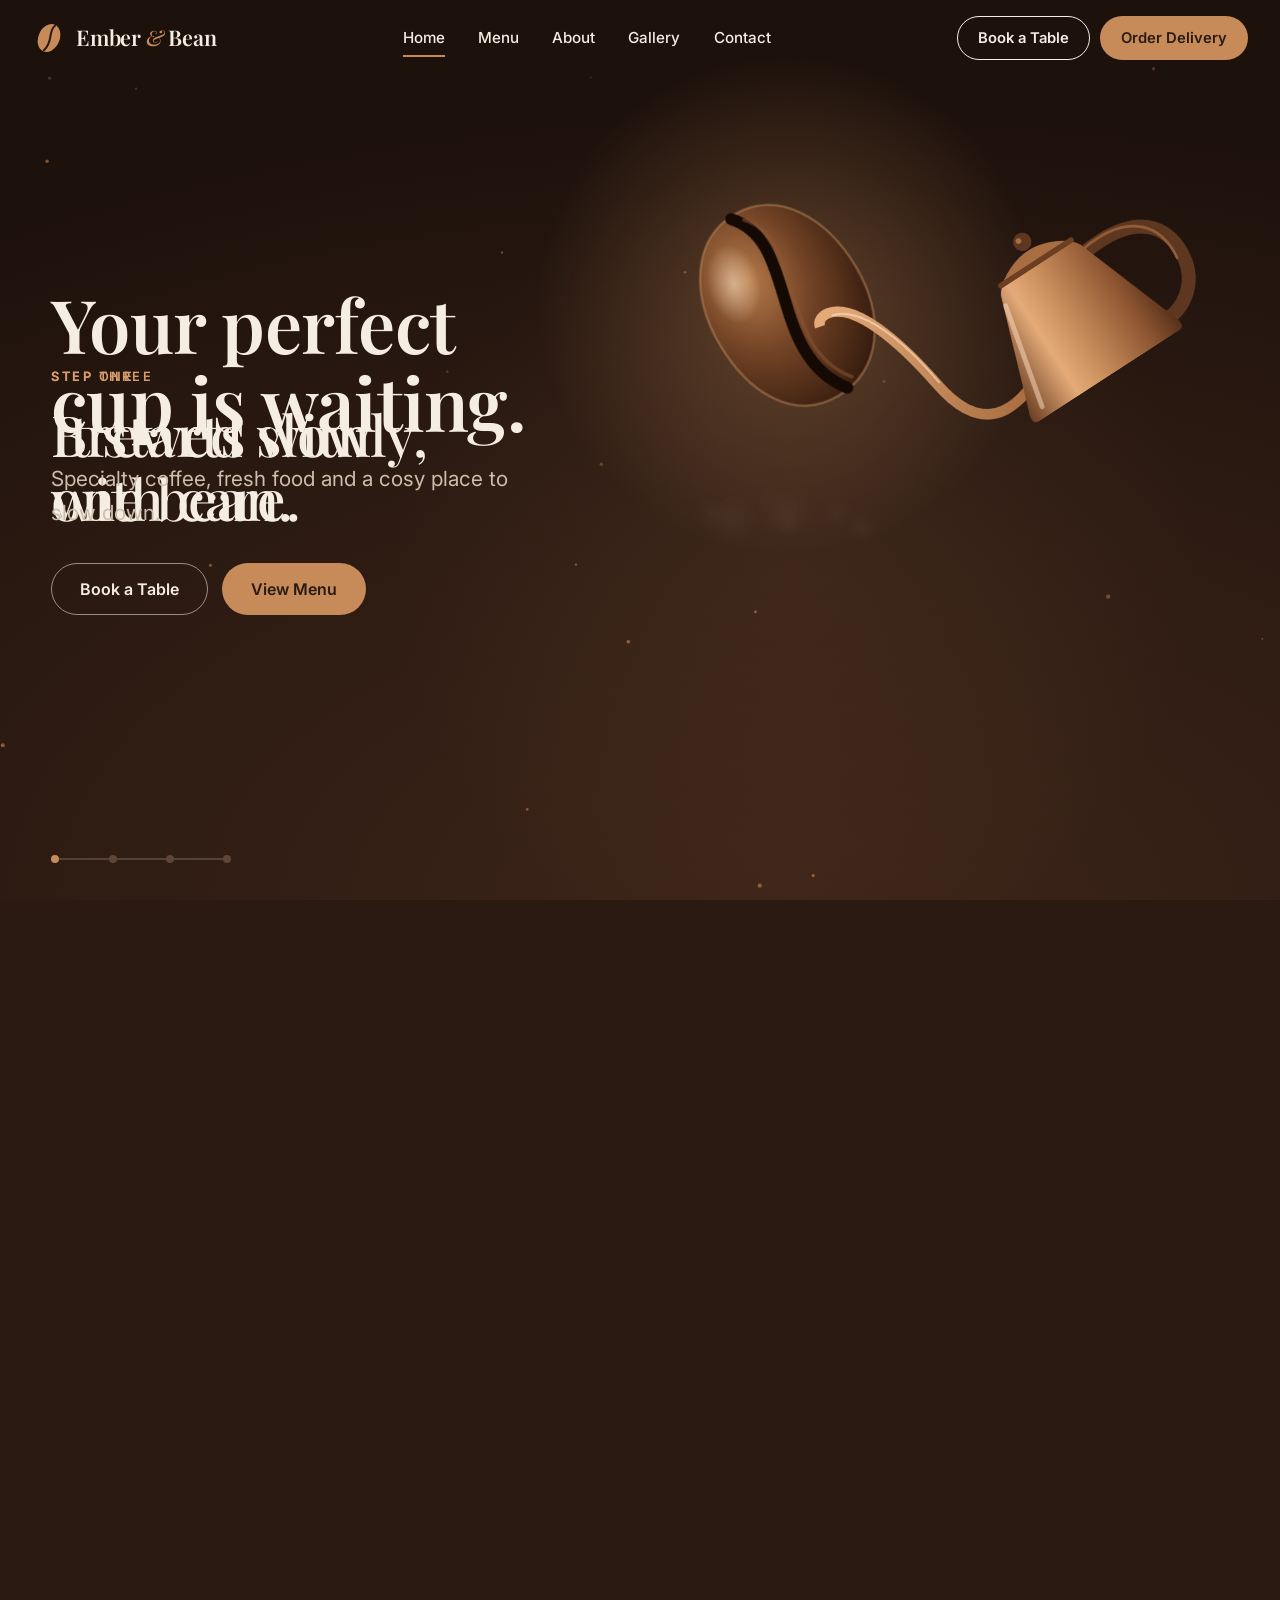
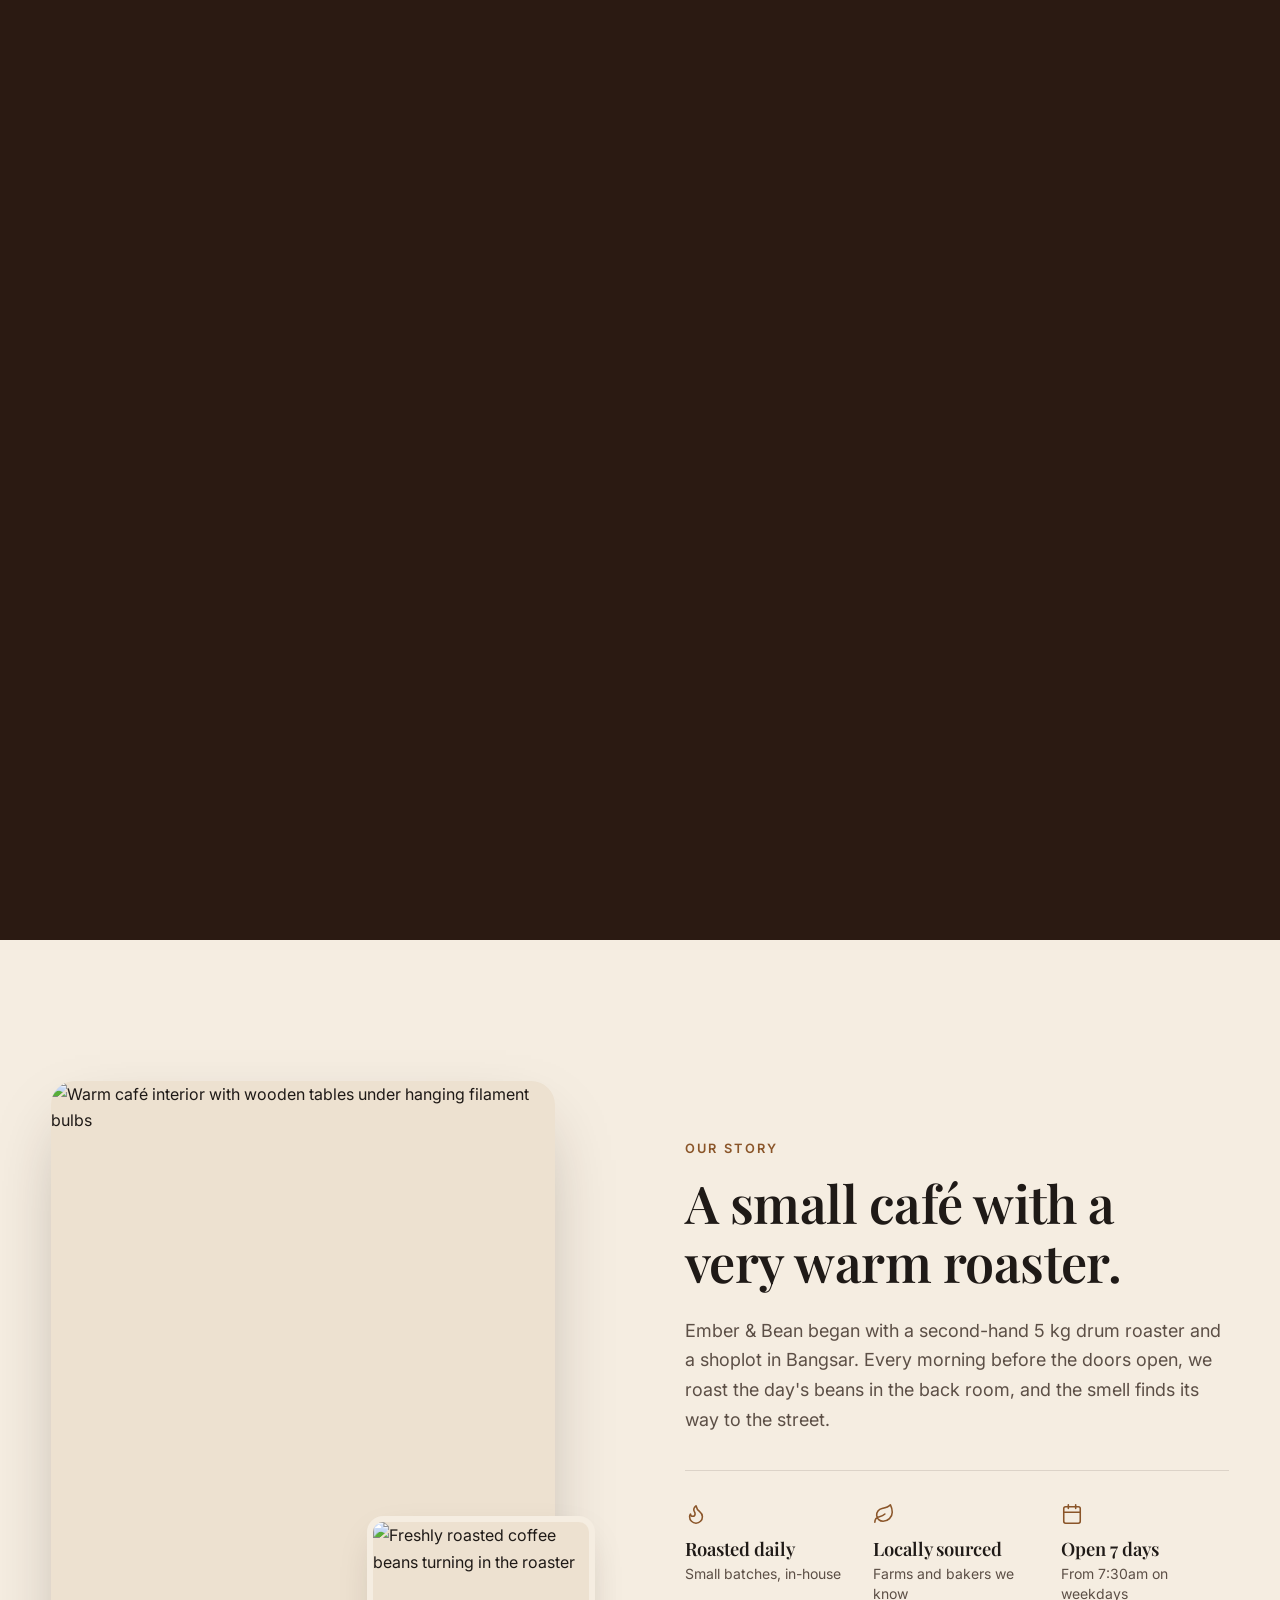
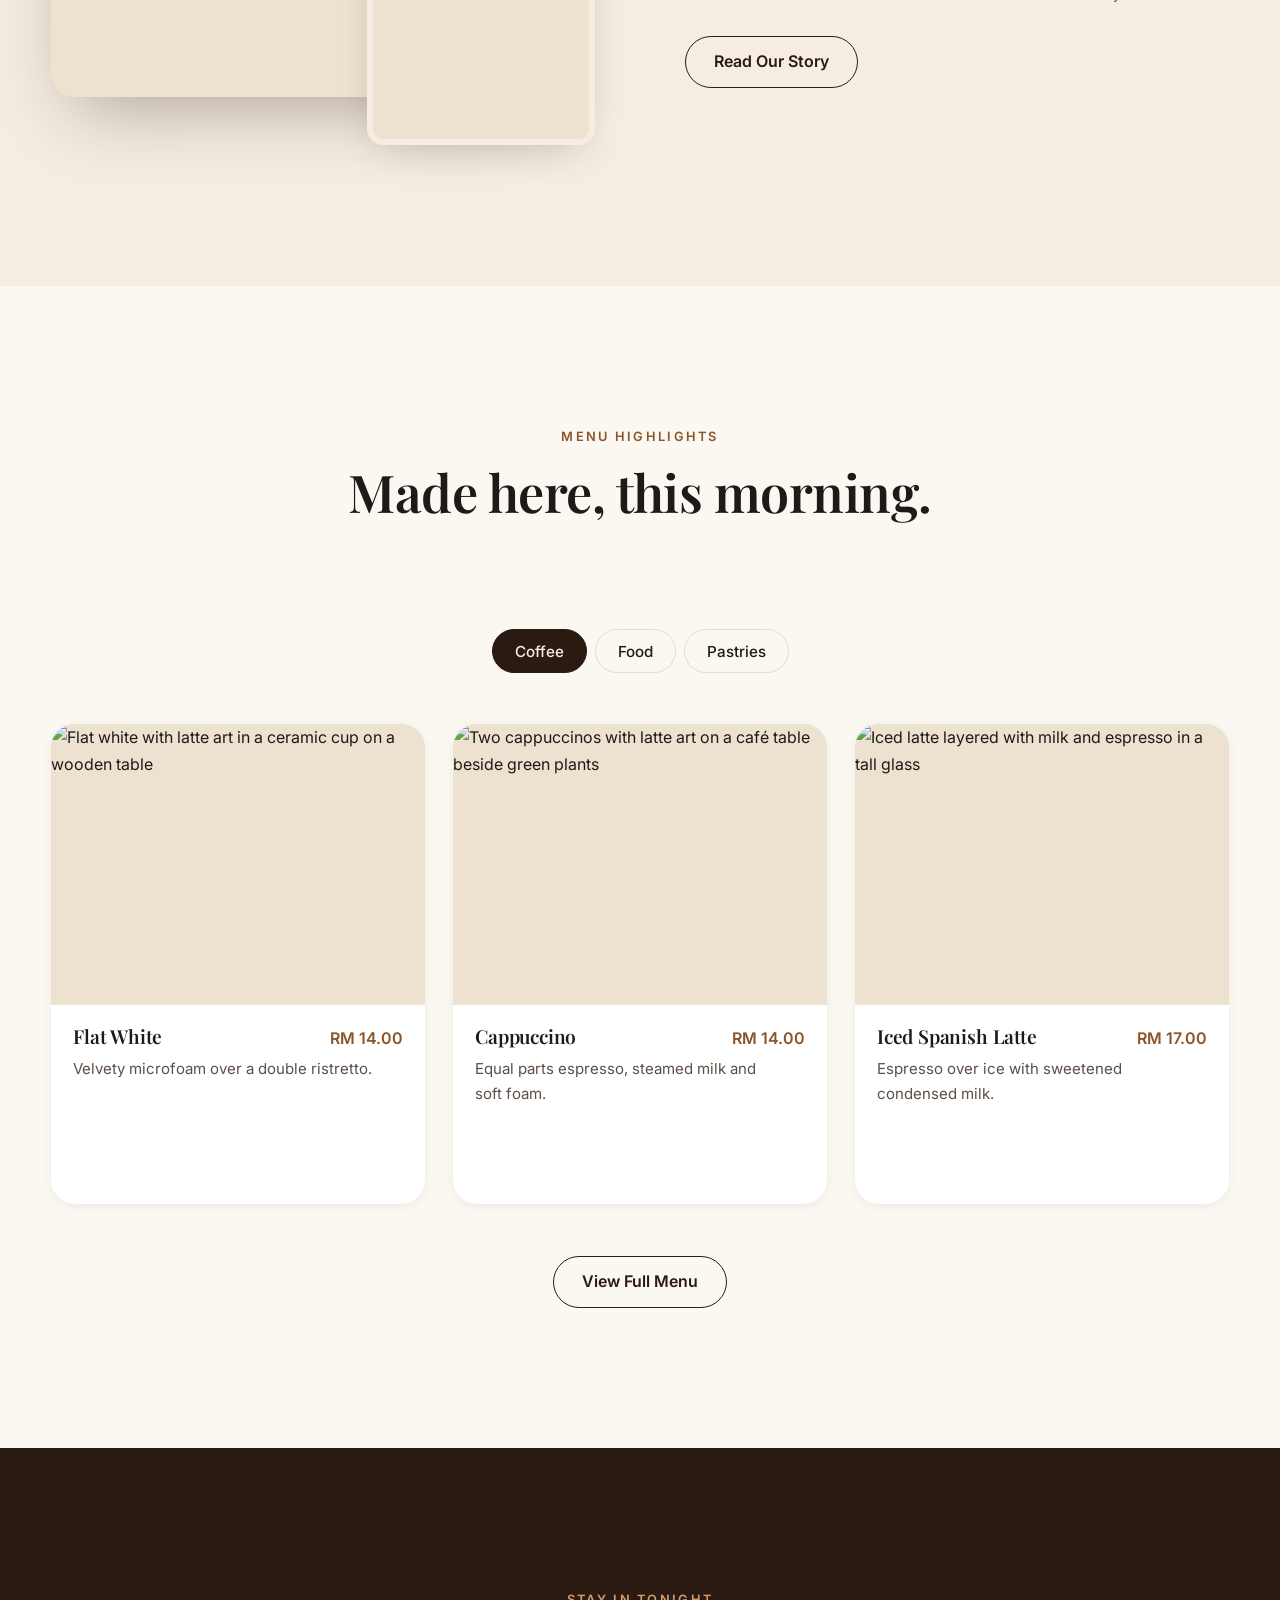
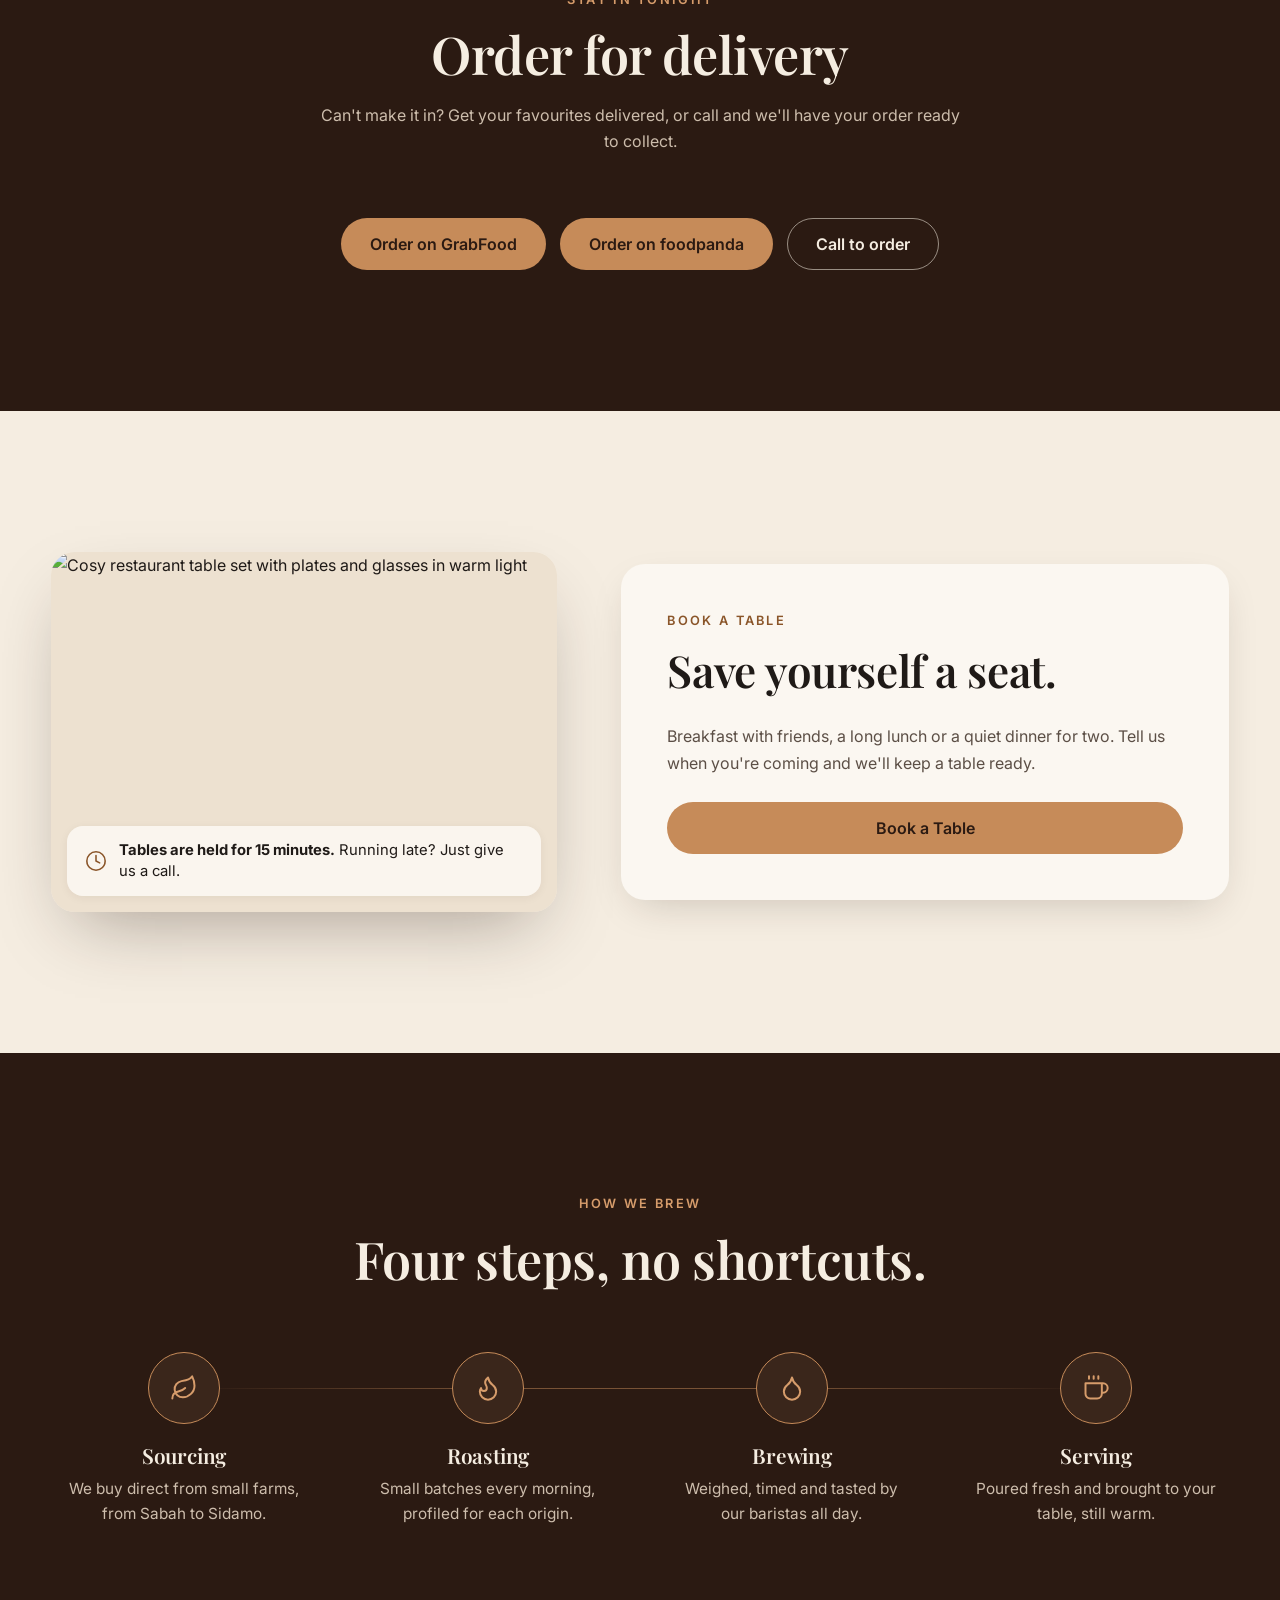
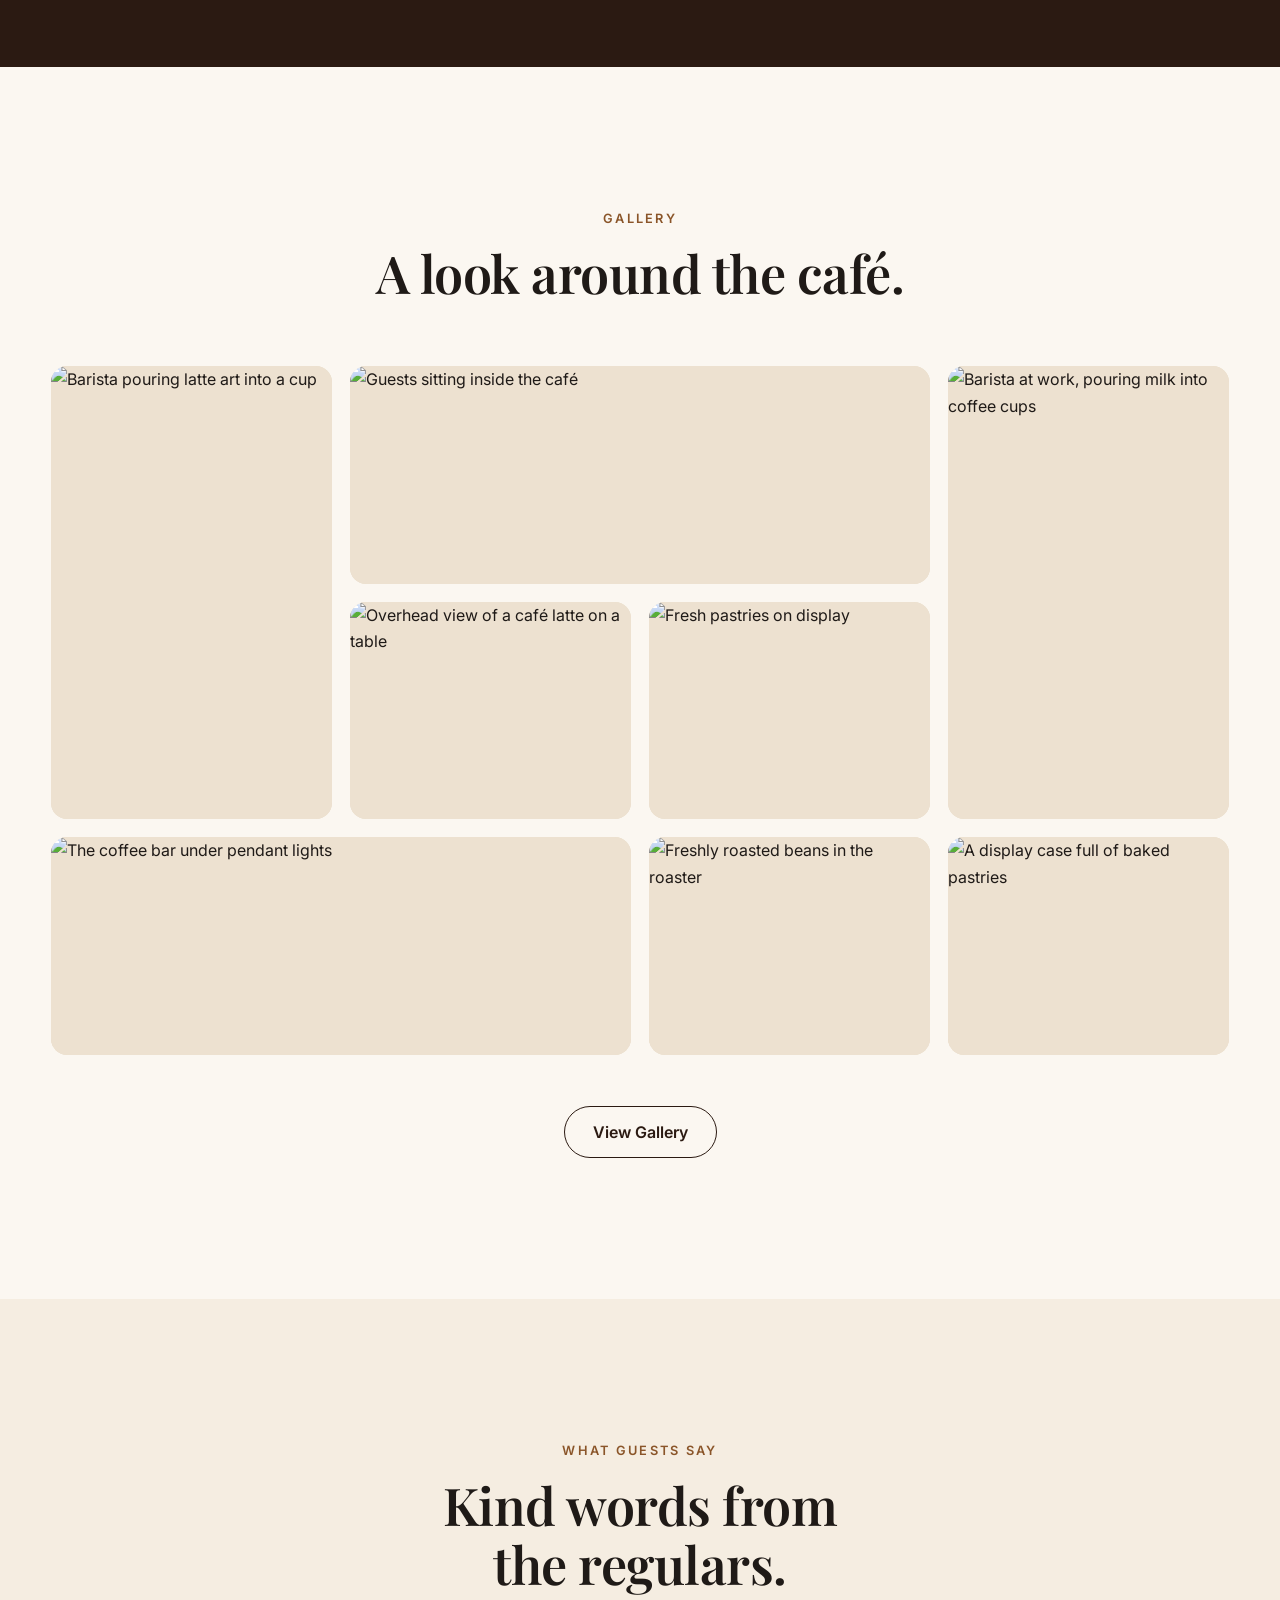
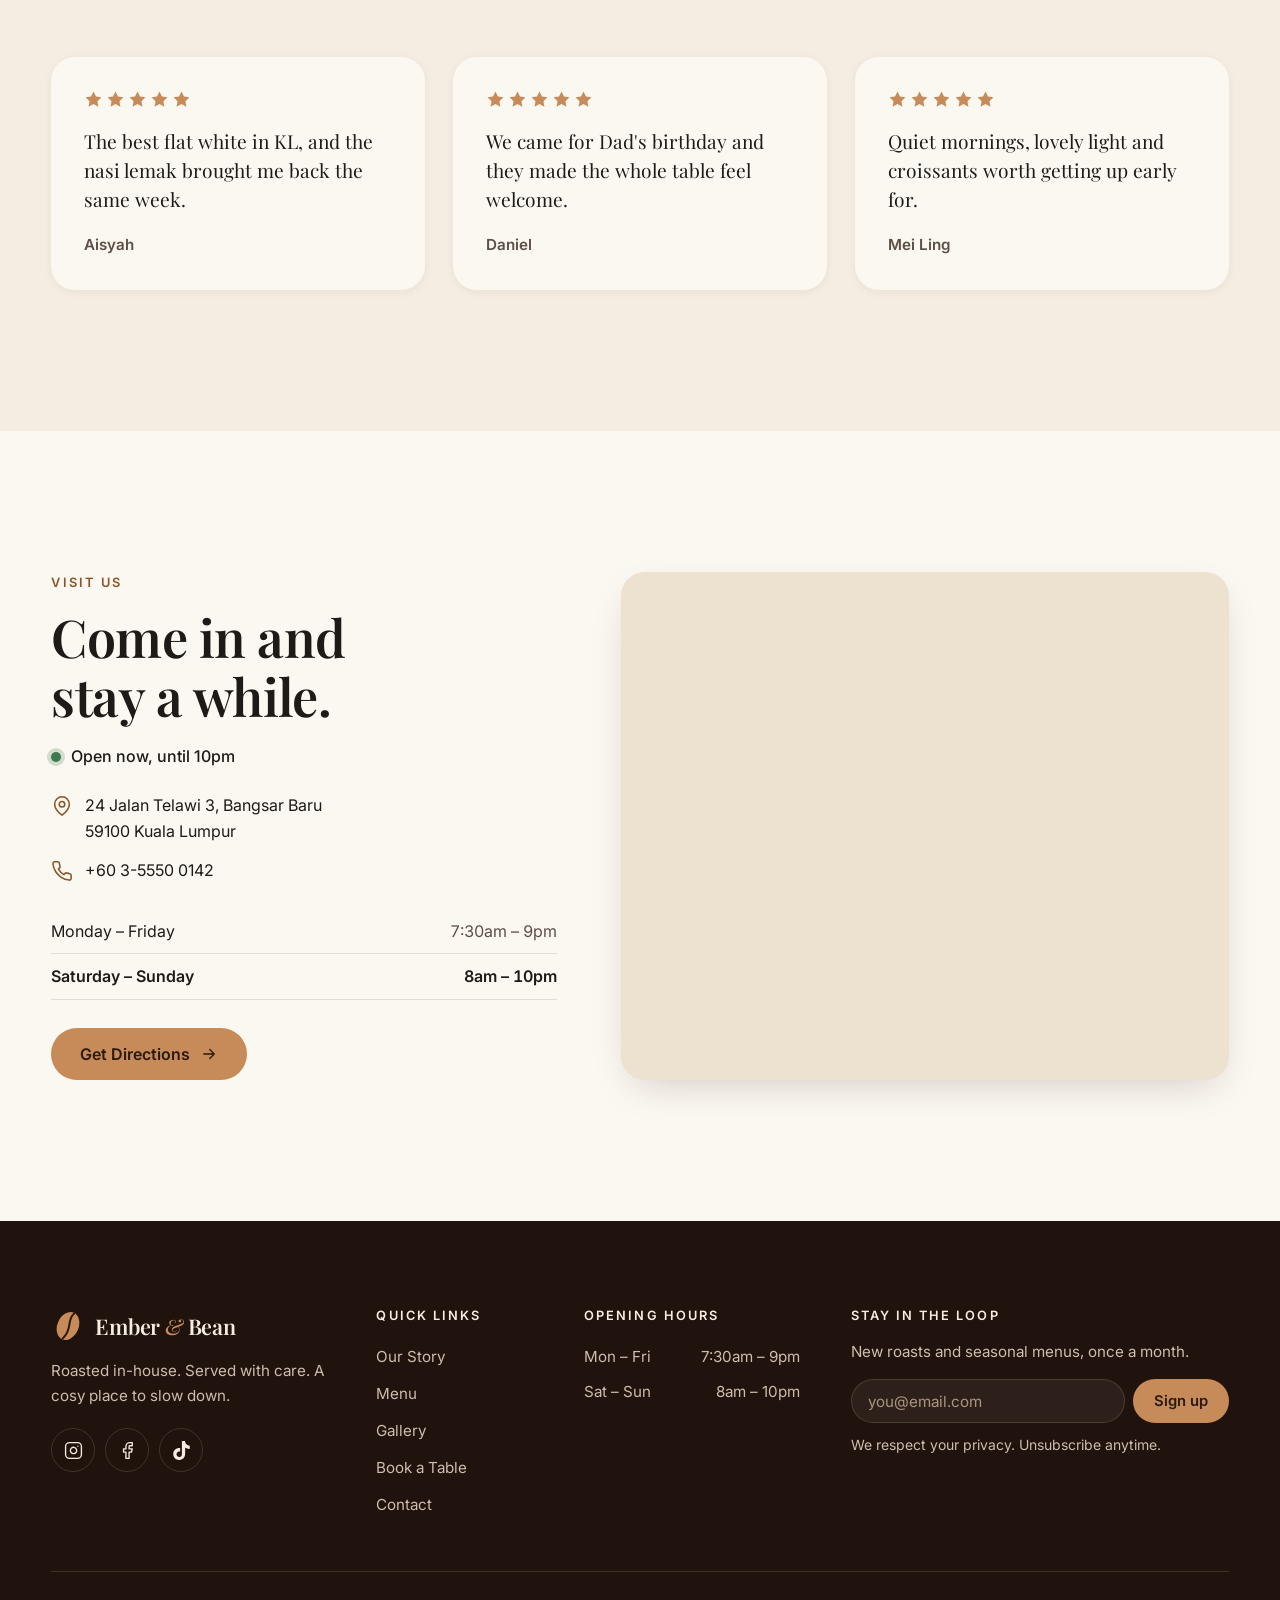
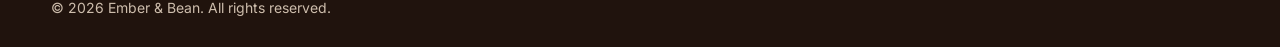
==== commit e9509527: "Restore original design across all pages Bring back the scroll-story hero, transparent nav, fade-ins" ====
--- a/index.html
+++ b/index.html
@@ -3,274 +3,525 @@
 <head>
   <meta charset="utf-8">
   <meta name="viewport" content="width=device-width, initial-scale=1">
-  <script type="application/ld+json">
-  {
-    "@context": "https://schema.org",
-    "@type": "CafeOrCoffeeShop",
-    "name": "Ember & Bean",
-    "telephone": "+60 3-5550 0142",
-    "acceptsReservations": true,
-    "priceRange": "RM 10 - RM 35",
-    "address": {
-      "@type": "PostalAddress",
-      "streetAddress": "24 Jalan Telawi 3, Bangsar Baru",
-      "addressLocality": "Kuala Lumpur",
-      "postalCode": "59100",
-      "addressCountry": "MY"
-    },
-    "openingHours": ["Mo-Fr 07:30-21:00", "Sa-Su 08:00-22:00"]
-  }
-  </script>
-  <title>Ember &amp; Bean | Café and Coffee Roaster in Bangsar, Kuala Lumpur</title>
-  <meta name="description" content="A cosy neighbourhood café in Bangsar. Coffee roasted in-house every morning, fresh homemade food and tables worth booking.">
+  <title>Ember &amp; Bean | Specialty Coffee, Fresh Food &amp; Table Bookings in Bangsar</title>
+  <meta name="description" content="A cosy neighbourhood café in Bangsar, Kuala Lumpur. Coffee roasted in-house every morning, fresh homemade food and tables worth booking.">
   <meta name="theme-color" content="#2B1A12">
   <meta property="og:type" content="website">
   <meta property="og:site_name" content="Ember &amp; Bean">
-  <meta property="og:title" content="Ember &amp; Bean | Café and Coffee Roaster in Bangsar, Kuala Lumpur">
-  <meta property="og:description" content="A cosy neighbourhood café in Bangsar. Coffee roasted in-house every morning, fresh homemade food and tables worth booking.">
+  <meta property="og:title" content="Ember &amp; Bean | Specialty Coffee, Fresh Food &amp; Table Bookings in Bangsar">
+  <meta property="og:description" content="A cosy neighbourhood café in Bangsar, Kuala Lumpur. Coffee roasted in-house every morning, fresh homemade food and tables worth booking.">
   <meta property="og:url" content="https://morshedsheikh11.github.io/ember-and-bean/">
   <meta property="og:image" content="https://images.unsplash.com/photo-1511081692775-05d0f180a065?w=1200&amp;h=630&amp;fit=crop&amp;q=70&amp;auto=format">
-  <link rel="icon" href="data:image/svg+xml,%3Csvg xmlns='http://www.w3.org/2000/svg' viewBox='0 0 32 32'%3E%3Crect width='32' height='32' rx='8' fill='%232B1A12'/%3E%3Cellipse cx='16' cy='16' rx='8' ry='11' transform='rotate(24 16 16)' fill='%23C68B59'/%3E%3Cpath d='M20 6.5C14 12 19 19 12 25.5' stroke='%232B1A12' stroke-width='2' fill='none'/%3E%3C/svg%3E">
+  <link rel="icon" href="data:image/svg+xml,%3Csvg xmlns='http://www.w3.org/2000/svg' viewBox='0 0 32 32'%3E%3Crect width='32' height='32' rx='8' fill='%232B1A12'/%3E%3Cellipse cx='16' cy='16' rx='8' ry='11' transform='rotate(24 16 16)' fill='%23C68B59'/%3E%3Cpath d='M20 6.500C14 12 19 19 12 25.500' stroke='%232B1A12' stroke-width='2' fill='none'/%3E%3C/svg%3E">
   <link rel="preconnect" href="https://fonts.googleapis.com">
   <link rel="preconnect" href="https://fonts.gstatic.com" crossorigin>
-  <link rel="stylesheet" href="https://fonts.googleapis.com/css2?family=Inter:wght@400;500;600&amp;family=Playfair+Display:ital,wght@0,500;0,600;1,500&amp;display=swap">
+  <link rel="preconnect" href="https://images.unsplash.com">
+  <link rel="stylesheet" href="https://fonts.googleapis.com/css2?family=Inter:wght@400;500;600&amp;family=Playfair+Display:ital,wght@0,500;0,600;0,700;1,500&amp;display=swap">
   <link rel="stylesheet" href="style.css">
+  <script>document.documentElement.classList.add('js')</script>
 </head>
 <body>
-  <a class="skip-link" href="#main">Skip to content</a>
-
-  <header class="header">
-    <div class="container">
-      <nav class="nav" aria-label="Main">
-        <a class="logo" href="index.html" aria-label="Ember &amp; Bean home">
-          <svg class="logo__mark" viewBox="0 0 40 40" aria-hidden="true"><ellipse cx="20" cy="20" rx="12.5" ry="17" transform="rotate(24 20 20)" fill="#C68B59"/><path d="M27 5.5C18 13 26 23 14 34.500" fill="none" stroke="#2B1A12" stroke-width="2.4" stroke-linecap="round"/></svg>
-          <span class="logo__text">Ember <em>&amp;</em> Bean</span>
-        </a>
-        <div class="nav__menu">
-          <ul class="nav__links">
-            <li><a class="nav__link" href="index.html" aria-current="page">Home</a></li>
-            <li><a class="nav__link" href="menu.html">Menu</a></li>
-            <li><a class="nav__link" href="about.html">About</a></li>
-            <li><a class="nav__link" href="gallery.html">Gallery</a></li>
-            <li><a class="nav__link" href="contact.html">Contact</a></li>
-          </ul>
-          <a class="button button--primary" href="book.html">Book a Table</a>
-        </div>
-        <button class="nav__toggle" type="button" aria-expanded="false" aria-label="Open menu">
-          <svg fill="none" stroke="currentColor" stroke-width="1.7" stroke-linecap="round" stroke-linejoin="round" viewBox="0 0 24 24" aria-hidden="true"><path d="M4 7h16M4 12h16M4 17h16"/></svg>
-        </button>
-      </nav>
-    </div>
-  </header>
-
-  <main id="main">
-    <section class="section section--dark hero">
-      <div class="container hero__inner">
-        <div class="hero__content">
-          <h1>Your perfect cup is waiting.</h1>
-          <p class="hero__text">Specialty coffee, fresh food and a cosy place to slow down.</p>
-          <div class="button-group">
-            <a class="button button--primary" href="book.html">Book a Table</a>
-            <a class="button button--outline-light" href="menu.html">View Menu</a>
-          </div>
-        </div>
-        <img class="hero__image" src="https://images.unsplash.com/photo-1512568400610-62da28bc8a13?w=1000&amp;h=1000&amp;fit=crop&amp;q=70&amp;auto=format" width="1000" height="1000" fetchpriority="high" alt="A heart in latte art, seen from above, surrounded by roasted coffee beans">
-      </div>
-    </section>
-
-    <section class="section story-preview">
-      <div class="container split">
-        <img class="split__image" src="https://images.unsplash.com/photo-1511081692775-05d0f180a065?w=800&amp;h=1000&amp;fit=crop&amp;q=70&amp;auto=format" width="800" height="1000" loading="lazy" alt="Warm café interior with wooden tables under hanging filament bulbs">
-        <div class="split__content">
-          <p class="eyebrow">Our story</p>
-          <h2>A small café with a very warm roaster.</h2>
-          <p class="lead text-muted">We roast our own beans every morning and cook everything fresh in our Bangsar kitchen. Stay for a long lunch or just a quick cup. There's always a table worth keeping.</p>
-          <a class="button button--outline" href="about.html">Read Our Story</a>
+
+<svg width="0" height="0" style="position:absolute" aria-hidden="true">
+  <defs>
+    <symbol id="i-menu" viewBox="0 0 24 24"><path d="M4 7h16M4 12h16M4 17h16"/></symbol>
+    <symbol id="i-x" viewBox="0 0 24 24"><path d="M18 6 6 18M6 6l12 12"/></symbol>
+    <symbol id="i-plus" viewBox="0 0 24 24"><path d="M12 5v14M5 12h14"/></symbol>
+    <symbol id="i-minus" viewBox="0 0 24 24"><path d="M5 12h14"/></symbol>
+    <symbol id="i-check" viewBox="0 0 24 24"><path d="M20 6 9 17l-5-5"/></symbol>
+    <symbol id="i-arrow" viewBox="0 0 24 24"><path d="M5 12h14M13 6l6 6-6 6"/></symbol>
+    <symbol id="i-bag" viewBox="0 0 24 24"><path d="M6 2 3 6v14a2 2 0 0 0 2 2h14a2 2 0 0 0 2-2V6l-3-4ZM3 6h18M16 10a4 4 0 0 1-8 0"/></symbol>
+    <symbol id="i-truck" viewBox="0 0 24 24"><path d="M14 18V6a2 2 0 0 0-2-2H4a2 2 0 0 0-2 2v11a1 1 0 0 0 1 1h2M15 18H9M19 18h2a1 1 0 0 0 1-1v-3.650a1 1 0 0 0-.22-.624l-3.480-4.350A1 1 0 0 0 17.520 8H14"/><circle cx="17" cy="18" r="2"/><circle cx="7" cy="18" r="2"/></symbol>
+    <symbol id="i-clock" viewBox="0 0 24 24"><circle cx="12" cy="12" r="10"/><path d="M12 6v6l4 2"/></symbol>
+    <symbol id="i-pin" viewBox="0 0 24 24"><path d="M20 10c0 6-8 12-8 12s-8-6-8-12a8 8 0 0 1 16 0Z"/><circle cx="12" cy="10" r="3"/></symbol>
+    <symbol id="i-phone" viewBox="0 0 24 24"><path d="M22 16.920v3a2 2 0 0 1-2.180 2 19.790 19.790 0 0 1-8.630-3.070 19.500 19.500 0 0 1-6-6 19.790 19.790 0 0 1-3.070-8.670A2 2 0 0 1 4.110 2h3a2 2 0 0 1 2 1.720 12.840 12.840 0 0 0 .7 2.810 2 2 0 0 1-.45 2.110L8.090 9.910a16 16 0 0 0 6 6l1.270-1.270a2 2 0 0 1 2.110-.45 12.840 12.840 0 0 0 2.810.7A2 2 0 0 1 22 16.920z"/></symbol>
+    <symbol id="i-flame" viewBox="0 0 24 24"><path d="M8.500 14.500A2.500 2.500 0 0 0 11 12c0-1.380-.5-2-1-3-1.072-2.143-.224-4.054 2-6 .5 2.500 2 4.900 4 6.500 2 1.600 3 3.500 3 5.500a7 7 0 1 1-14 0c0-1.153.433-2.294 1-3a2.500 2.500 0 0 0 2.500 2.500z"/></symbol>
+    <symbol id="i-leaf" viewBox="0 0 24 24"><path d="M11 20A7 7 0 0 1 9.800 6.100C15.500 5 17 4.480 19 2c1 2 2 4.180 2 8 0 5.500-4.780 10-10 10ZM2 21c0-3 1.850-5.360 5.080-6C9.500 14.520 12 13 13 12"/></symbol>
+    <symbol id="i-calendar" viewBox="0 0 24 24"><rect x="3" y="4" width="18" height="18" rx="2"/><path d="M8 2v4M16 2v4M3 10h18"/></symbol>
+    <symbol id="i-drop" viewBox="0 0 24 24"><path d="M12 22a7 7 0 0 0 7-7c0-2-1-3.900-3-5.500s-3.500-4-4-6.500c-.5 2.500-2 4.900-4 6.500C6 11.100 5 13 5 15a7 7 0 0 0 7 7z"/></symbol>
+    <symbol id="i-cup" viewBox="0 0 24 24"><path d="M17 8h1a4 4 0 1 1 0 8h-1M3 8h14v9a4 4 0 0 1-4 4H7a4 4 0 0 1-4-4ZM6 2v2M10 2v2M14 2v2"/></symbol>
+    <symbol id="i-replay" viewBox="0 0 24 24"><path d="M3 12a9 9 0 1 0 9-9 9.750 9.750 0 0 0-6.740 2.740L3 8M3 3v5h5"/></symbol>
+    <symbol id="i-star" viewBox="0 0 24 24"><path class="fill" d="m12 2 3.090 6.260L22 9.270l-5 4.870 1.180 6.880L12 17.770l-6.180 3.250L7 14.140 2 9.270l6.910-1.010L12 2Z"/></symbol>
+    <symbol id="i-instagram" viewBox="0 0 24 24"><rect x="2" y="2" width="20" height="20" rx="5"/><path d="M16 11.370A4 4 0 1 1 12.630 8 4 4 0 0 1 16 11.370zM17.500 6.500h.01"/></symbol>
+    <symbol id="i-facebook" viewBox="0 0 24 24"><path d="M18 2h-3a5 5 0 0 0-5 5v3H7v4h3v8h4v-8h3l1-4h-4V7a1 1 0 0 1 1-1h3z"/></symbol>
+    <symbol id="i-tiktok" viewBox="0 0 24 24"><path class="fill" d="M12.525.02c1.310-.02 2.610-.01 3.910-.02.08 1.530.63 3.090 1.750 4.170 1.120 1.110 2.700 1.620 4.240 1.790v4.030c-1.440-.05-2.890-.35-4.200-.97-.57-.26-1.100-.59-1.620-.93-.01 2.920.01 5.840-.02 8.750-.08 1.400-.54 2.790-1.350 3.940-1.310 1.920-3.580 3.170-5.910 3.210-1.430.08-2.860-.31-4.080-1.030-2.020-1.190-3.440-3.370-3.650-5.710-.02-.5-.03-1-.01-1.490.18-1.900 1.120-3.720 2.580-4.960 1.660-1.440 3.980-2.130 6.150-1.720.02 1.480-.04 2.960-.04 4.440-.99-.32-2.150-.23-3.020.37-.63.41-1.110 1.040-1.360 1.750-.21.51-.15 1.070-.14 1.610.24 1.640 1.820 3.020 3.500 2.870 1.120-.01 2.190-.66 2.770-1.610.19-.33.4-.67.41-1.060.1-1.790.06-3.570.07-5.360.01-4.030-.01-8.050.02-12.070z"/></symbol>
+    <symbol id="logo-mark" viewBox="0 0 40 40">
+      <ellipse class="lm-bean" cx="20" cy="20" rx="12.500" ry="17" transform="rotate(24 20 20)"/>
+      <path class="lm-crease" d="M27 5.500C18 13 26 23 14 34.500"/>
+    </symbol>
+  </defs>
+</svg>
+
+<a class="skip-link" href="#main">Skip to content</a>
+
+<header class="nav" id="nav">
+  <div class="nav__inner">
+    <a class="logo" href="index.html" aria-label="Ember &amp; Bean home">
+        <svg class="logo__mark" aria-hidden="true"><use href="#logo-mark"/></svg>
+        <span class="logo__text">Ember <em>&amp;</em> Bean</span>
+    </a>
+
+    <nav class="nav__links" aria-label="Main">
+      <a href="index.html" class="is-active" aria-current="page">Home</a>
+      <a href="menu.html">Menu</a>
+      <a href="about.html">About</a>
+      <a href="gallery.html">Gallery</a>
+      <a href="contact.html">Contact</a>
+    </nav>
+
+    <div class="nav__actions">
+      <a class="btn btn--outline btn--sm nav__book" href="book.html">Book a Table</a>
+      <a class="btn btn--primary btn--sm" href="contact.html#delivery">Order Delivery</a>
+      <button class="nav__toggle" id="navToggle" aria-expanded="false" aria-controls="mobileMenu" aria-label="Open menu">
+        <svg class="icon" aria-hidden="true"><use href="#i-menu"/></svg>
+      </button>
+    </div>
+  </div>
+
+  <div class="mobile-menu" id="mobileMenu" hidden>
+    <nav aria-label="Mobile">
+      <a href="index.html" class="is-active" aria-current="page">Home</a>
+      <a href="menu.html">Menu</a>
+      <a href="about.html">About</a>
+      <a href="gallery.html">Gallery</a>
+      <a href="contact.html">Contact</a>
+    </nav>
+    <a class="btn btn--outline btn--block" href="book.html">Book a Table</a>
+  </div>
+</header>
+
+<main id="main">
+
+<section class="hero" id="hero" aria-label="How your cup is made">
+  <div class="hero__sticky">
+    <div class="hero__glow" id="heroGlow" aria-hidden="true"></div>
+
+    <div class="hero__stage" id="heroStage" aria-hidden="true">
+      <svg id="scene" viewBox="0 0 1000 1000" preserveAspectRatio="xMidYMax meet" role="presentation">
+        <defs>
+          <linearGradient id="gCup" x1="0" x2="1" y1="0" y2="0">
+            <stop offset="0" stop-color="#8f8375"/><stop offset=".1" stop-color="#cfc6b8"/>
+            <stop offset=".36" stop-color="#fffdf9"/><stop offset=".62" stop-color="#f4eee4"/>
+            <stop offset=".88" stop-color="#bdb1a1"/><stop offset="1" stop-color="#83776a"/>
+          </linearGradient>
+          <linearGradient id="gCupShade" x1="0" x2="0" y1="0" y2="1">
+            <stop offset="0" stop-color="#2b1a12" stop-opacity="0"/><stop offset=".55" stop-color="#2b1a12" stop-opacity="0"/>
+            <stop offset="1" stop-color="#2b1a12" stop-opacity=".42"/>
+          </linearGradient>
+          <linearGradient id="gRim" x1="0" x2="1" y1="0" y2="0">
+            <stop offset="0" stop-color="#d6cdbf"/><stop offset=".4" stop-color="#fff"/><stop offset="1" stop-color="#d9d0c2"/>
+          </linearGradient>
+          <linearGradient id="gInner" x1="0" x2="0" y1="0" y2="1">
+            <stop offset="0" stop-color="#a99d8e"/><stop offset=".5" stop-color="#d9d0c3"/><stop offset="1" stop-color="#f6f0e6"/>
+          </linearGradient>
+          <linearGradient id="gSaucer" x1="0" x2="1" y1="0" y2="0">
+            <stop offset="0" stop-color="#9c9082"/><stop offset=".4" stop-color="#fbf7f0"/><stop offset=".7" stop-color="#ece4d7"/><stop offset="1" stop-color="#8f8375"/>
+          </linearGradient>
+          <radialGradient id="gSaucerWell" cx=".5" cy=".5" r=".5">
+            <stop offset="0" stop-color="#6e6155"/><stop offset=".55" stop-color="#b8ac9d"/><stop offset="1" stop-color="#ece4d7"/>
+          </radialGradient>
+          <radialGradient id="gShadow" cx=".5" cy=".5" r=".5">
+            <stop offset="0" stop-color="#000" stop-opacity=".7"/><stop offset=".65" stop-color="#000" stop-opacity=".35"/><stop offset="1" stop-color="#000" stop-opacity="0"/>
+          </radialGradient>
+          <radialGradient id="gBean" cx=".36" cy=".3" r=".8">
+            <stop offset="0" stop-color="#b57a4a"/><stop offset=".45" stop-color="#744426"/><stop offset="1" stop-color="#2e170b"/>
+          </radialGradient>
+          <radialGradient id="gHalo" cx=".5" cy=".5" r=".5"><stop offset="0" stop-color="#c68b59" stop-opacity=".34"/><stop offset="1" stop-color="#c68b59" stop-opacity="0"/></radialGradient>
+          <radialGradient id="gSheen" cx=".5" cy=".5" r=".5">
+            <stop offset="0" stop-color="#ffe6c9" stop-opacity=".55"/><stop offset="1" stop-color="#ffe6c9" stop-opacity="0"/>
+          </radialGradient>
+          <radialGradient id="gWater" cx=".5" cy=".42" r=".6">
+            <stop offset="0" stop-color="#f6e6cd"/><stop offset="1" stop-color="#cfae85"/>
+          </radialGradient>
+          <radialGradient id="gCoffee" cx=".5" cy=".5" r=".5">
+            <stop offset="0" stop-color="#3b1e10"/><stop offset=".72" stop-color="#2c150a"/><stop offset=".92" stop-color="#6d4022"/><stop offset="1" stop-color="#a6703f"/>
+          </radialGradient>
+          <linearGradient id="gStream" gradientUnits="userSpaceOnUse" x1="0" y1="300" x2="0" y2="640">
+            <stop offset="0" stop-color="#fff" stop-opacity=".95"/><stop offset="1" stop-color="#ffeeda" stop-opacity=".65"/>
+          </linearGradient>
+          <linearGradient id="gCopper" x1="0" x2="1" y1="0" y2="0">
+            <stop offset="0" stop-color="#6d3f22"/><stop offset=".3" stop-color="#e4ab79"/><stop offset=".5" stop-color="#c68b59"/><stop offset=".82" stop-color="#8b5430"/><stop offset="1" stop-color="#55301a"/>
+          </linearGradient>
+          <linearGradient id="gSpout" gradientUnits="userSpaceOnUse" x1="0" y1="0" x2="210" y2="240">
+            <stop offset="0" stop-color="#e4ab79"/><stop offset="1" stop-color="#a86d40"/>
+          </linearGradient>
+          <clipPath id="clipInner"><ellipse cx="430" cy="592" rx="173" ry="49"/></clipPath>
+          <clipPath id="clipFront"><rect x="200" y="590" width="460" height="80"/></clipPath>
+        </defs>
+
+        <!-- Cup, saucer and everything that lives inside them -->
+        <g id="cupBack">
+          <ellipse cx="430" cy="838" rx="370" ry="66" fill="url(#gShadow)"/>
+          <ellipse cx="430" cy="826" rx="300" ry="60" fill="#7b6f62"/>
+          <ellipse cx="430" cy="816" rx="300" ry="60" fill="url(#gSaucer)"/>
+          <ellipse cx="430" cy="814" rx="178" ry="33" fill="url(#gSaucerWell)"/>
+
+          <path d="M606,630 C690,606 742,650 716,704 C696,746 628,756 570,744" fill="none" stroke="#8f8375" stroke-width="30" stroke-linecap="round"/>
+          <path d="M606,630 C690,606 742,650 716,704 C696,746 628,756 570,744" fill="none" stroke="#efe8dc" stroke-width="24" stroke-linecap="round"/>
+          <path d="M618,622 C684,606 730,644 708,694" fill="none" stroke="#fff" stroke-opacity=".8" stroke-width="6" stroke-linecap="round"/>
+
+          <ellipse cx="430" cy="590" rx="185" ry="58" fill="url(#gRim)"/>
+          <ellipse id="interior" cx="430" cy="592" rx="173" ry="49" fill="url(#gInner)"/>
+        </g>
+
+        <g id="bean" transform="translate(430 628) rotate(330) scale(.42)" opacity="0">
+            <circle id="beanHalo" r="210" fill="url(#gHalo)"/>
+            <path d="M0,-88C44,-88 66,-44 66,2C66,50 40,88 -2,88C-46,88 -66,46 -66,0C-66,-46 -42,-88 0,-88Z" fill="url(#gBean)" stroke="#d69c6b" stroke-opacity=".4" stroke-width="2"/>
+            <path d="M-4,-86C36,-42 -36,28 8,86" fill="none" stroke="#150904" stroke-width="10" stroke-linecap="round"/>
+            <path d="M5,-80C42,-40 -26,28 16,80" fill="none" stroke="#8a5532" stroke-opacity=".55" stroke-width="3" stroke-linecap="round"/>
+            <ellipse cx="-30" cy="-38" rx="22" ry="34" transform="rotate(16 -30 -38)" fill="url(#gSheen)"/>
+          </g>
+
+        <g id="cupFront">
+          <g clip-path="url(#clipInner)">
+            <ellipse id="water" cx="430" cy="606" rx="168" ry="44" fill="url(#gWater)" opacity="0"/>
+            <ellipse id="coffee" cx="430" cy="606" rx="172" ry="46" fill="url(#gCoffee)"/>
+            <g transform="translate(430 608) scale(1 .3)">
+              <g id="heart">
+                <path d="M0,86C-40,44 -128,8 -128,-52C-128,-96 -84,-116 -50,-108C-26,-102 -8,-86 0,-60C8,-86 26,-102 50,-108C84,-116 128,-96 128,-52C128,8 40,44 0,86Z" fill="#f3e3cb" stroke="#d9b892" stroke-opacity=".5" stroke-width="8"/>
+                <path transform="translate(0 -8) scale(.68)" d="M0,86C-40,44 -128,8 -128,-52C-128,-96 -84,-116 -50,-108C-26,-102 -8,-86 0,-60C8,-86 26,-102 50,-108C84,-116 128,-96 128,-52C128,8 40,44 0,86Z" fill="#a9713f"/>
+                <path transform="translate(0 -14) scale(.46)" d="M0,86C-40,44 -128,8 -128,-52C-128,-96 -84,-116 -50,-108C-26,-102 -8,-86 0,-60C8,-86 26,-102 50,-108C84,-116 128,-96 128,-52C128,8 40,44 0,86Z" fill="#f8ecd9"/>
+              </g>
+            </g>
+            <ellipse id="ripple1" cx="470" cy="606" rx="30" ry="9" fill="none" stroke="#fff" stroke-opacity="0" stroke-width="2.500"/>
+            <ellipse id="ripple2" cx="470" cy="606" rx="30" ry="9" fill="none" stroke="#fff" stroke-opacity="0" stroke-width="2"/>
+          </g>
+
+          <path id="stream" d="" fill="url(#gStream)"/>
+
+          <path d="M245,590A185,58 0 1 1 615,590A185,58 0 1 1 245,590ZM257,592A173,49 0 1 0 603,592A173,49 0 1 0 257,592Z" fill="url(#gRim)" fill-rule="evenodd" clip-path="url(#clipFront)"/>
+          <path id="cupBody" d="M245,590A185,58 0 0 0 615,590C612,690 565,790 518,806A88,20 0 0 1 342,806C295,790 248,690 245,590Z" fill="url(#gCup)"/>
+          <path d="M245,590A185,58 0 0 0 615,590C612,690 565,790 518,806A88,20 0 0 1 342,806C295,790 248,690 245,590Z" fill="url(#gCupShade)"/>
+          <path d="M304,664C318,716 344,764 372,790" fill="none" stroke="#fff" stroke-opacity=".75" stroke-width="10" stroke-linecap="round"/>
+        </g>
+
+        <g id="kettle" opacity="0">
+          <path d="M205,238C135,262 105,225 96,160C84,78 60,-2 20,-10C10,-12 2,-8 0,0" fill="none" stroke="url(#gSpout)" stroke-width="15"/>
+          <path d="M100,160C90,82 66,8 24,-4" fill="none" stroke="#ffe2c4" stroke-opacity=".6" stroke-width="3" stroke-linecap="round"/>
+          <path d="M372,118C470,105 502,150 492,205C484,244 450,264 420,262" fill="none" stroke="#5d3720" stroke-width="20" stroke-linecap="round"/>
+          <path d="M380,112C462,102 492,146 484,196" fill="none" stroke="#a86d40" stroke-opacity=".7" stroke-width="4" stroke-linecap="round"/>
+          <path d="M190,285L430,285Q440,285 437,272L378,105Q372,92 358,92L262,92Q248,92 242,105L183,272Q180,285 190,285Z" fill="url(#gCopper)"/>
+          <path d="M240,120L205,270" stroke="#ffe2c4" stroke-opacity=".5" stroke-width="7" stroke-linecap="round"/>
+          <path d="M252,92Q310,50 368,92Z" fill="#a86d40"/>
+          <rect x="246" y="88" width="128" height="8" rx="4" fill="#6d3f22"/>
+          <circle cx="310" cy="56" r="13" fill="#5d3720"/>
+          <circle cx="306" cy="52" r="4" fill="#a86d40"/>
+        </g>
+
+        <g id="droplets"></g>
+      </svg>
+    </div>
+
+    <canvas id="heroCanvas" class="hero__canvas" aria-hidden="true"></canvas>
+
+    <div class="hero__copy">
+      <p class="hero__caption" data-step="1"><span class="hero__kicker">Step one</span>It starts with one bean.</p>
+      <p class="hero__caption" data-step="2"><span class="hero__kicker">Step two</span>Roasted in-house, every morning.</p>
+      <p class="hero__caption" data-step="3"><span class="hero__kicker">Step three</span>Brewed slowly, with care.</p>
+      <div class="hero__final" id="heroFinal">
+        <h1 data-final="0">Your perfect cup is waiting.</h1>
+        <p class="hero__sub" data-final="1">Specialty coffee, fresh food and a cosy place to slow down.</p>
+        <div class="hero__cta" id="heroCta" data-final="2">
+          <a class="btn btn--light" href="book.html">Book a Table</a>
+          <a class="btn btn--primary" href="menu.html">View Menu</a>
         </div>
       </div>
-    </section>
-
-    <section class="section section--alt menu-preview">
-      <div class="container">
-        <div class="section-header">
-          <p class="eyebrow">Menu</p>
-          <h2>Made here, this morning.</h2>
-          <p class="text-muted">A few favourites from the bar and the kitchen.</p>
-        </div>
-        <div class="menu-grid">
-          <article class="menu-card">
-            <img class="menu-card__image" src="https://images.unsplash.com/photo-1577968897966-3d4325b36b61?w=640&amp;h=480&amp;fit=crop&amp;q=70&amp;auto=format" width="640" height="480" loading="lazy" alt="Flat white with latte art in a ceramic cup on a wooden table">
-            <div class="menu-card__body">
-              <h3 class="menu-card__name">Flat White</h3>
-              <p class="menu-card__price">RM 14.00</p>
-              <p class="menu-card__description">Velvety microfoam over a double ristretto.</p>
-            </div>
-          </article>
-          <article class="menu-card">
-            <img class="menu-card__image" src="https://images.unsplash.com/photo-1517701550927-30cf4ba1dba5?w=640&amp;h=480&amp;fit=crop&amp;q=70&amp;auto=format" width="640" height="480" loading="lazy" alt="Iced latte layered with milk and espresso in a tall glass">
-            <div class="menu-card__body">
-              <h3 class="menu-card__name">Iced Spanish Latte</h3>
-              <p class="menu-card__price">RM 17.00</p>
-              <p class="menu-card__description">Espresso over ice with sweetened condensed milk.</p>
-            </div>
-          </article>
-          <article class="menu-card">
-            <img class="menu-card__image" src="https://images.unsplash.com/photo-1770966485209-e20d97337f1a?w=640&amp;h=480&amp;fit=crop&amp;q=70&amp;auto=format" width="640" height="480" loading="lazy" alt="Nasi lemak served on a banana leaf with a spoon">
-            <div class="menu-card__body">
-              <h3 class="menu-card__name">Nasi Lemak Ayam Berempah</h3>
-              <p class="menu-card__price">RM 26.00</p>
-              <p class="menu-card__description">Coconut rice, spiced fried chicken and slow-cooked sambal.</p>
-            </div>
-          </article>
-          <article class="menu-card">
-            <img class="menu-card__image" src="https://images.unsplash.com/photo-1681218079567-35aef7c8e7e4?w=640&amp;h=480&amp;fit=crop&amp;q=70&amp;auto=format" width="640" height="480" loading="lazy" alt="Golden butter croissant on a cork coaster">
-            <div class="menu-card__body">
-              <h3 class="menu-card__name">Butter Croissant</h3>
-              <p class="menu-card__price">RM 11.00</p>
-              <p class="menu-card__description">Laminated for three days, baked every morning.</p>
-            </div>
-          </article>
-        </div>
-        <div class="section-footer">
-          <a class="button button--outline" href="menu.html">View Full Menu</a>
-        </div>
+    </div>
+
+    <div class="hero__rail" id="heroRail" aria-hidden="true">
+      <span class="hero__rail-fill" id="heroRailFill"></span>
+      <i></i><i></i><i></i><i></i>
+    </div>
+    <button class="hero__replay" id="heroReplay" type="button" hidden><svg class="icon icon--sm" aria-hidden="true"><use href="#i-replay"/></svg> Replay</button>
+  </div>
+</section>
+
+<section class="section story" id="story">
+  <div class="container story__grid">
+    <div class="story__media reveal">
+      <img class="story__img" src="https://images.unsplash.com/photo-1511081692775-05d0f180a065?w=900&amp;h=1100&amp;fit=crop&amp;q=72&amp;auto=format" width="900" height="1100" loading="lazy" decoding="async" alt="Warm café interior with wooden tables under hanging filament bulbs">
+      <img class="story__inset" src="https://images.unsplash.com/photo-1777383505116-4c736a35ad38?w=480&amp;h=480&amp;fit=crop&amp;q=72&amp;auto=format" width="240" height="240" loading="lazy" decoding="async" alt="Freshly roasted coffee beans turning in the roaster">
+    </div>
+    <div class="story__text">
+      <p class="eyebrow reveal">Our story</p>
+      <h2 class="reveal">A small café with a very warm roaster.</h2>
+      <p class="lead reveal">Ember &amp; Bean began with a second-hand 5&nbsp;kg drum roaster and a shoplot in Bangsar. Every morning before the doors open, we roast the day's beans in the back room, and the smell finds its way to the street.</p>
+      <ul class="stats reveal">
+        <li><svg class="icon" aria-hidden="true"><use href="#i-flame"/></svg><strong>Roasted daily</strong><span>Small batches, in-house</span></li>
+        <li><svg class="icon" aria-hidden="true"><use href="#i-leaf"/></svg><strong>Locally sourced</strong><span>Farms and bakers we know</span></li>
+        <li><svg class="icon" aria-hidden="true"><use href="#i-calendar"/></svg><strong>Open 7 days</strong><span>From 7:30am on weekdays</span></li>
+      </ul>
+      <p class="story__cta reveal"><a class="btn btn--outline-dark" href="about.html">Read Our Story</a></p>
+    </div>
+  </div>
+</section>
+
+<section class="section menu" id="menu">
+  <div class="container">
+    <div class="section__head">
+      <p class="eyebrow reveal">Menu highlights</p>
+      <h2 class="reveal">Made here, this morning.</h2>
+      <p class="reveal">A few favourites from the bar and the kitchen.</p>
+    </div>
+    <div class="tabs reveal" role="tablist" aria-label="Menu categories">
+      <button type="button" class="tab" role="tab" id="tab-coffee" aria-controls="panel-coffee" aria-selected="true">Coffee</button>
+      <button type="button" class="tab" role="tab" id="tab-food" aria-controls="panel-food" aria-selected="false">Food</button>
+      <button type="button" class="tab" role="tab" id="tab-pastries" aria-controls="panel-pastries" aria-selected="false">Pastries</button>
+    </div>
+    <div class="menu__panel" id="panel-coffee" role="tabpanel" aria-labelledby="tab-coffee">
+      <h2 class="sr-only">Coffee</h2>
+      <div class="menu__grid">
+        <article class="card" style="--i:0">
+          <div class="card__media"><img src="https://images.unsplash.com/photo-1577968897966-3d4325b36b61?w=640&amp;h=480&amp;fit=crop&amp;q=72&amp;auto=format" width="640" height="480" loading="lazy" decoding="async" alt="Flat white with latte art in a ceramic cup on a wooden table"></div>
+          <div class="card__body">
+            <div class="card__top"><h3 class="card__name">Flat White</h3><span class="card__price">RM 14.00</span></div>
+            <p class="card__desc">Velvety microfoam over a double ristretto.</p>
+          </div>
+        </article>
+        <article class="card" style="--i:1">
+          <div class="card__media"><img src="https://images.unsplash.com/photo-1509042239860-f550ce710b93?w=640&amp;h=480&amp;fit=crop&amp;q=72&amp;auto=format" width="640" height="480" loading="lazy" decoding="async" alt="Two cappuccinos with latte art on a café table beside green plants"></div>
+          <div class="card__body">
+            <div class="card__top"><h3 class="card__name">Cappuccino</h3><span class="card__price">RM 14.00</span></div>
+            <p class="card__desc">Equal parts espresso, steamed milk and soft foam.</p>
+          </div>
+        </article>
+        <article class="card" style="--i:2">
+          <div class="card__media"><img src="https://images.unsplash.com/photo-1517701550927-30cf4ba1dba5?w=640&amp;h=480&amp;fit=crop&amp;q=72&amp;auto=format" width="640" height="480" loading="lazy" decoding="async" alt="Iced latte layered with milk and espresso in a tall glass"></div>
+          <div class="card__body">
+            <div class="card__top"><h3 class="card__name">Iced Spanish Latte</h3><span class="card__price">RM 17.00</span></div>
+            <p class="card__desc">Espresso over ice with sweetened condensed milk.</p>
+          </div>
+        </article>
       </div>
-    </section>
-
-    <section class="section section--dark delivery">
-      <div class="container">
-        <div class="delivery__inner">
-          <p class="eyebrow">Stay in tonight</p>
-          <h2>Order for delivery</h2>
-          <p class="text-muted">Can't make it in? Get your favourites delivered, or call and we'll have your order ready to collect.</p>
-          <div class="button-group">
-            <a class="button button--primary" href="https://food.grab.com/my/en/" target="_blank" rel="noopener">Order on GrabFood</a>
-            <a class="button button--primary" href="https://www.foodpanda.my/" target="_blank" rel="noopener">Order on foodpanda</a>
-            <a class="button button--outline-light" href="tel:+60355500142">Call to order</a>
-          </div>
-        </div>
+    </div>
+    <div class="menu__panel" id="panel-food" role="tabpanel" aria-labelledby="tab-food">
+      <h2 class="sr-only">Food</h2>
+      <div class="menu__grid">
+        <article class="card" style="--i:0">
+          <div class="card__media"><img src="https://images.unsplash.com/photo-1770966485209-e20d97337f1a?w=640&amp;h=480&amp;fit=crop&amp;q=72&amp;auto=format" width="640" height="480" loading="lazy" decoding="async" alt="Nasi lemak served on a banana leaf with a spoon"></div>
+          <div class="card__body">
+            <div class="card__top"><h3 class="card__name">Nasi Lemak Ayam Berempah</h3><span class="card__price">RM 26.00</span></div>
+            <p class="card__desc">Coconut rice, spiced fried chicken and slow-cooked sambal.</p>
+          </div>
+        </article>
+        <article class="card" style="--i:1">
+          <div class="card__media"><img src="https://images.unsplash.com/photo-1785697249208-749c906b69b0?w=640&amp;h=480&amp;fit=crop&amp;q=72&amp;auto=format" width="640" height="480" loading="lazy" decoding="async" alt="Two eggs Benedict topped with hollandaise sauce"></div>
+          <div class="card__body">
+            <div class="card__top"><h3 class="card__name">Eggs Benedict</h3><span class="card__price">RM 28.00</span></div>
+            <p class="card__desc">Poached eggs and brown butter hollandaise on toasted muffins.</p>
+          </div>
+        </article>
+        <article class="card" style="--i:2">
+          <div class="card__media"><img src="https://images.unsplash.com/photo-1588137378633-dea1336ce1e2?w=640&amp;h=480&amp;fit=crop&amp;q=72&amp;auto=format" width="640" height="480" loading="lazy" decoding="async" alt="Smashed avocado on toast served on a white plate"></div>
+          <div class="card__body">
+            <div class="card__top"><h3 class="card__name">Smashed Avocado Toast</h3><span class="card__price">RM 24.00</span></div>
+            <p class="card__desc">House sourdough, lemon, chilli flakes and sea salt.</p>
+          </div>
+        </article>
       </div>
-    </section>
-
-    <section class="section gallery-preview">
-      <div class="container">
-        <div class="section-header">
-          <p class="eyebrow">Gallery</p>
-          <h2>A look around the café.</h2>
-        </div>
-        <div class="gallery-grid">
-          <figure class="gallery-item">
-            <img class="gallery-item__image" src="https://images.unsplash.com/photo-1541167760496-1628856ab772?w=600&amp;h=600&amp;fit=crop&amp;q=70&amp;auto=format" width="600" height="600" loading="lazy" alt="Barista pouring steamed milk into a latte">
-          </figure>
-          <figure class="gallery-item">
-            <img class="gallery-item__image" src="https://images.unsplash.com/photo-1521017432531-fbd92d768814?w=600&amp;h=600&amp;fit=crop&amp;q=70&amp;auto=format" width="600" height="600" loading="lazy" alt="Guests at wooden tables inside the café">
-          </figure>
-          <figure class="gallery-item">
-            <img class="gallery-item__image" src="https://images.unsplash.com/photo-1757949921983-ab4c911cc3fe?w=600&amp;h=600&amp;fit=crop&amp;q=70&amp;auto=format" width="600" height="600" loading="lazy" alt="Barista in a cap pouring milk into coffee cups">
-          </figure>
-          <figure class="gallery-item">
-            <img class="gallery-item__image" src="https://images.unsplash.com/photo-1534432182912-63863115e106?w=600&amp;h=600&amp;fit=crop&amp;q=70&amp;auto=format" width="600" height="600" loading="lazy" alt="Fresh pastries on display at the counter">
-          </figure>
-        </div>
-        <div class="section-footer">
-          <a class="button button--outline" href="gallery.html">View Gallery</a>
-        </div>
+    </div>
+    <div class="menu__panel" id="panel-pastries" role="tabpanel" aria-labelledby="tab-pastries">
+      <h2 class="sr-only">Pastries</h2>
+      <div class="menu__grid">
+        <article class="card" style="--i:0">
+          <div class="card__media"><img src="https://images.unsplash.com/photo-1681218079567-35aef7c8e7e4?w=640&amp;h=480&amp;fit=crop&amp;q=72&amp;auto=format" width="640" height="480" loading="lazy" decoding="async" alt="Golden butter croissant on a cork coaster"></div>
+          <div class="card__body">
+            <div class="card__top"><h3 class="card__name">Butter Croissant</h3><span class="card__price">RM 11.00</span></div>
+            <p class="card__desc">Laminated for three days, baked every morning.</p>
+          </div>
+        </article>
+        <article class="card" style="--i:1">
+          <div class="card__media"><img src="https://images.unsplash.com/photo-1764281469526-e1c378515e6f?w=640&amp;h=480&amp;fit=crop&amp;q=72&amp;auto=format" width="640" height="480" loading="lazy" decoding="async" alt="Three glazed cinnamon rolls on a black plate"></div>
+          <div class="card__body">
+            <div class="card__top"><h3 class="card__name">Cinnamon Roll</h3><span class="card__price">RM 12.00</span></div>
+            <p class="card__desc">Soft, sticky and glazed. Best while still warm.</p>
+          </div>
+        </article>
+        <article class="card" style="--i:2">
+          <div class="card__media"><img src="https://images.unsplash.com/photo-1767065887793-f68f736ea9d6?w=640&amp;h=480&amp;fit=crop&amp;q=72&amp;auto=format" width="640" height="480" loading="lazy" decoding="async" alt="Slices of banana bread on a wooden chopping board"></div>
+          <div class="card__body">
+            <div class="card__top"><h3 class="card__name">Banana Bread</h3><span class="card__price">RM 10.00</span></div>
+            <p class="card__desc">A thick slice, toasted with salted butter.</p>
+          </div>
+        </article>
       </div>
-    </section>
-
-    <section class="section section--alt reviews">
-      <div class="container">
-        <div class="section-header">
-          <p class="eyebrow">Reviews</p>
-          <h2>Kind words from the regulars.</h2>
-        </div>
-        <div class="review-grid">
-          <figure class="review-card">
-            <p class="review-card__stars" role="img" aria-label="5 out of 5 stars">★★★★★</p>
-            <blockquote class="review-card__quote">The best flat white in KL, and the nasi lemak brought me back the same week.</blockquote>
-            <figcaption class="review-card__name">Aisyah</figcaption>
-          </figure>
-          <figure class="review-card">
-            <p class="review-card__stars" role="img" aria-label="5 out of 5 stars">★★★★★</p>
-            <blockquote class="review-card__quote">We came for Dad's birthday and they made the whole table feel welcome.</blockquote>
-            <figcaption class="review-card__name">Daniel</figcaption>
-          </figure>
-          <figure class="review-card">
-            <p class="review-card__stars" role="img" aria-label="5 out of 5 stars">★★★★★</p>
-            <blockquote class="review-card__quote">Quiet mornings, lovely light and croissants worth getting up early for.</blockquote>
-            <figcaption class="review-card__name">Mei Ling</figcaption>
-          </figure>
-        </div>
+    </div>
+    <div class="section__foot reveal"><a class="btn btn--outline-dark" href="menu.html">View Full Menu</a></div>
+  </div>
+</section>
+
+<section class="section delivery" id="delivery">
+  <div class="container">
+    <div class="section__head">
+      <p class="eyebrow eyebrow--light reveal">Stay in tonight</p>
+      <h2 class="reveal">Order for delivery</h2>
+      <p class="reveal">Can't make it in? Get your favourites delivered, or call and we'll have your order ready to collect.</p>
+    </div>
+    <div class="delivery__buttons reveal">
+      <a class="btn btn--primary" href="https://food.grab.com/my/en/" target="_blank" rel="noopener">Order on GrabFood</a>
+      <a class="btn btn--primary" href="https://www.foodpanda.my/" target="_blank" rel="noopener">Order on foodpanda</a>
+      <a class="btn btn--light" href="tel:+60355500142">Call to order</a>
+    </div>
+  </div>
+</section>
+
+<section class="section book" id="book">
+  <div class="container book__grid">
+    <div class="book__media reveal">
+      <img src="https://images.unsplash.com/photo-1669310095420-8cd109dba5cb?w=900&amp;h=1120&amp;fit=crop&amp;q=72&amp;auto=format" width="900" height="1120" loading="lazy" decoding="async" alt="Cosy restaurant table set with plates and glasses in warm light">
+      <div class="book__note">
+        <svg class="icon" aria-hidden="true"><use href="#i-clock"/></svg>
+        <p><strong>Tables are held for 15 minutes.</strong> Running late? Just give us a call.</p>
       </div>
-    </section>
-
-    <section class="section visit-preview">
-      <div class="container split">
-        <div class="visit-preview__card">
-          <p class="eyebrow">Visit us</p>
-          <h2>Come in and stay a while.</h2>
-          <p class="lead text-muted">24 Jalan Telawi 3, Bangsar Baru, 59100 Kuala Lumpur, Malaysia</p>
-          <ul class="hours-list">
-            <li class="hours-list__row"><span>Mon–Fri</span><span>7:30am–9pm</span></li>
-            <li class="hours-list__row"><span>Sat–Sun</span><span>8am–10pm</span></li>
-          </ul>
-          <a class="button button--outline" href="contact.html">Find Us</a>
-        </div>
-        <img class="split__image" src="https://images.unsplash.com/photo-1453614512568-c4024d13c247?w=800&amp;h=1000&amp;fit=crop&amp;q=70&amp;auto=format" width="800" height="1000" loading="lazy" alt="The coffee bar under warm pendant lights">
-      </div>
-    </section>
-  </main>
-
-  <footer class="footer">
-    <!-- Photos: Unsplash (unsplash.com), free to use under the Unsplash Licence. -->
-    <div class="container">
-      <div class="footer__grid">
-        <div class="footer__column">
-        <a class="logo" href="index.html" aria-label="Ember &amp; Bean home">
-          <svg class="logo__mark" viewBox="0 0 40 40" aria-hidden="true"><ellipse cx="20" cy="20" rx="12.5" ry="17" transform="rotate(24 20 20)" fill="#C68B59"/><path d="M27 5.5C18 13 26 23 14 34.500" fill="none" stroke="#2B1A12" stroke-width="2.4" stroke-linecap="round"/></svg>
-          <span class="logo__text">Ember <em>&amp;</em> Bean</span>
-        </a>
-          <p>Roasted in-house and served with care. A cosy neighbourhood café in Bangsar.</p>
-          <ul class="social-list">
-            <li><a class="social-list__link" href="https://instagram.com/emberandbean" target="_blank" rel="noopener" aria-label="Instagram"><svg fill="none" stroke="currentColor" stroke-width="1.7" stroke-linecap="round" stroke-linejoin="round" viewBox="0 0 24 24" aria-hidden="true"><rect x="2" y="2" width="20" height="20" rx="5"/><path d="M16 11.4A4 4 0 1 1 12.600 8 4 4 0 0 1 16 11.400zM17.500 6.500h.01"/></svg></a></li>
-            <li><a class="social-list__link" href="https://facebook.com/emberandbean" target="_blank" rel="noopener" aria-label="Facebook"><svg fill="none" stroke="currentColor" stroke-width="1.7" stroke-linecap="round" stroke-linejoin="round" viewBox="0 0 24 24" aria-hidden="true"><path d="M18 2h-3a5 5 0 0 0-5 5v3H7v4h3v8h4v-8h3l1-4h-4V7a1 1 0 0 1 1-1h3z"/></svg></a></li>
-            <li><a class="social-list__link" href="https://tiktok.com/@emberandbean" target="_blank" rel="noopener" aria-label="TikTok"><svg fill="none" stroke="currentColor" stroke-width="1.7" stroke-linecap="round" stroke-linejoin="round" viewBox="0 0 24 24" aria-hidden="true"><path d="M14 3v12.500a3.500 3.500 0 1 1-3.500-3.500M14 3c.3 2.800 2.200 4.700 5 5"/></svg></a></li>
-          </ul>
-        </div>
-        <div class="footer__column">
-          <h2 class="footer__title">Explore</h2>
-          <ul class="footer__links">
-            <li><a class="footer__link" href="menu.html">Menu</a></li>
-            <li><a class="footer__link" href="about.html">About</a></li>
-            <li><a class="footer__link" href="gallery.html">Gallery</a></li>
-            <li><a class="footer__link" href="book.html">Book a Table</a></li>
-            <li><a class="footer__link" href="contact.html">Contact</a></li>
-          </ul>
-        </div>
-        <div class="footer__column">
-          <h2 class="footer__title">Opening hours</h2>
-          <ul class="hours-list">
-            <li class="hours-list__row"><span>Mon–Fri</span><span>7:30am–9pm</span></li>
-            <li class="hours-list__row"><span>Sat–Sun</span><span>8am–10pm</span></li>
-          </ul>
-        </div>
-        <div class="footer__column">
-          <h2 class="footer__title">Stay in the loop</h2>
-          <p>New roasts and seasonal menus, once a month.</p>
-          <p class="form-success" id="newsletter-confirmed">Thanks for signing up. See you soon!</p>
-          <!-- To collect sign-ups, connect a mailing service: set its address as the action and add a name to the field. -->
-          <form class="newsletter" action="#newsletter-confirmed">
-            <label class="visually-hidden" for="newsletter-email">Email address</label>
-            <input class="form__input" id="newsletter-email" type="email" autocomplete="email" placeholder="you@email.com" required>
-            <button class="button button--primary" type="submit">Sign up</button>
-          </form>
-          <p class="newsletter__note">We respect your privacy. Unsubscribe anytime.</p>
-        </div>
-      </div>
-      <p class="footer__bottom">© 2026 Ember &amp; Bean. All rights reserved.</p>
-    </div>
-  </footer>
-
-  <script src="script.js"></script>
+    </div>
+    <div class="book__panel book__cta reveal">
+      <p class="eyebrow">Book a table</p>
+      <h2>Save yourself a seat.</h2>
+      <p>Breakfast with friends, a long lunch or a quiet dinner for two. Tell us when you're coming and we'll keep a table ready.</p>
+      <a class="btn btn--primary btn--block" href="book.html">Book a Table</a>
+    </div>
+  </div>
+</section>
+
+<section class="section process" id="process">
+  <div class="container">
+    <div class="section__head">
+      <p class="eyebrow eyebrow--light reveal">How we brew</p>
+      <h2 class="reveal">Four steps, no shortcuts.</h2>
+    </div>
+    <ol class="steps">
+      <li class="reveal"><span class="steps__icon"><svg class="icon" aria-hidden="true"><use href="#i-leaf"/></svg></span><h3>Sourcing</h3><p>We buy direct from small farms, from Sabah to Sidamo.</p></li>
+      <li class="reveal"><span class="steps__icon"><svg class="icon" aria-hidden="true"><use href="#i-flame"/></svg></span><h3>Roasting</h3><p>Small batches every morning, profiled for each origin.</p></li>
+      <li class="reveal"><span class="steps__icon"><svg class="icon" aria-hidden="true"><use href="#i-drop"/></svg></span><h3>Brewing</h3><p>Weighed, timed and tasted by our baristas all day.</p></li>
+      <li class="reveal"><span class="steps__icon"><svg class="icon" aria-hidden="true"><use href="#i-cup"/></svg></span><h3>Serving</h3><p>Poured fresh and brought to your table, still warm.</p></li>
+    </ol>
+  </div>
+</section>
+
+<section class="section gallery" id="gallery">
+  <div class="container">
+    <div class="section__head">
+      <p class="eyebrow reveal">Gallery</p>
+      <h2 class="reveal">A look around the café.</h2>
+    </div>
+    <div class="gallery__grid">
+      <figure class="g-tall reveal"><img src="https://images.unsplash.com/photo-1541167760496-1628856ab772?w=640&amp;h=900&amp;fit=crop&amp;q=72&amp;auto=format" width="640" height="900" loading="lazy" decoding="async" alt="Barista pouring latte art into a cup"></figure>
+      <figure class="g-wide reveal"><img src="https://images.unsplash.com/photo-1521017432531-fbd92d768814?w=900&amp;h=440&amp;fit=crop&amp;q=72&amp;auto=format" width="900" height="440" loading="lazy" decoding="async" alt="Guests sitting inside the café"></figure>
+      <figure class="g-tall reveal"><img src="https://images.unsplash.com/photo-1757949921983-ab4c911cc3fe?w=640&amp;h=900&amp;fit=crop&amp;q=72&amp;auto=format" width="640" height="900" loading="lazy" decoding="async" alt="Barista at work, pouring milk into coffee cups"></figure>
+      <figure class="reveal"><img src="https://images.unsplash.com/photo-1529892485617-25f63cd7b1e9?w=480&amp;h=440&amp;fit=crop&amp;q=72&amp;auto=format" width="480" height="440" loading="lazy" decoding="async" alt="Overhead view of a café latte on a table"></figure>
+      <figure class="reveal"><img src="https://images.unsplash.com/photo-1534432182912-63863115e106?w=480&amp;h=440&amp;fit=crop&amp;q=72&amp;auto=format" width="480" height="440" loading="lazy" decoding="async" alt="Fresh pastries on display"></figure>
+      <figure class="g-wide reveal"><img src="https://images.unsplash.com/photo-1453614512568-c4024d13c247?w=900&amp;h=440&amp;fit=crop&amp;q=72&amp;auto=format" width="900" height="440" loading="lazy" decoding="async" alt="The coffee bar under pendant lights"></figure>
+      <figure class="reveal"><img src="https://images.unsplash.com/photo-1773118360501-00f979fd9322?w=480&amp;h=440&amp;fit=crop&amp;q=72&amp;auto=format" width="480" height="440" loading="lazy" decoding="async" alt="Freshly roasted beans in the roaster"></figure>
+      <figure class="reveal"><img src="https://images.unsplash.com/photo-1643944471768-2d2eac3afb6d?w=480&amp;h=440&amp;fit=crop&amp;q=72&amp;auto=format" width="480" height="440" loading="lazy" decoding="async" alt="A display case full of baked pastries"></figure>
+    </div>
+    <div class="section__foot reveal"><a class="btn btn--outline-dark" href="gallery.html">View Gallery</a></div>
+  </div>
+</section>
+
+<section class="section reviews" id="reviews">
+  <div class="container">
+    <div class="section__head">
+      <p class="eyebrow reveal">What guests say</p>
+      <h2 class="reveal">Kind words from the regulars.</h2>
+    </div>
+    <div class="reviews__grid">
+      <figure class="review reveal">
+        <div class="stars" role="img" aria-label="5 out of 5 stars"><svg class="icon"><use href="#i-star"/></svg><svg class="icon"><use href="#i-star"/></svg><svg class="icon"><use href="#i-star"/></svg><svg class="icon"><use href="#i-star"/></svg><svg class="icon"><use href="#i-star"/></svg></div>
+        <blockquote>The best flat white in KL, and the nasi lemak brought me back the same week.</blockquote>
+        <figcaption>Aisyah</figcaption>
+      </figure>
+      <figure class="review reveal">
+        <div class="stars" role="img" aria-label="5 out of 5 stars"><svg class="icon"><use href="#i-star"/></svg><svg class="icon"><use href="#i-star"/></svg><svg class="icon"><use href="#i-star"/></svg><svg class="icon"><use href="#i-star"/></svg><svg class="icon"><use href="#i-star"/></svg></div>
+        <blockquote>We came for Dad's birthday and they made the whole table feel welcome.</blockquote>
+        <figcaption>Daniel</figcaption>
+      </figure>
+      <figure class="review reveal">
+        <div class="stars" role="img" aria-label="5 out of 5 stars"><svg class="icon"><use href="#i-star"/></svg><svg class="icon"><use href="#i-star"/></svg><svg class="icon"><use href="#i-star"/></svg><svg class="icon"><use href="#i-star"/></svg><svg class="icon"><use href="#i-star"/></svg></div>
+        <blockquote>Quiet mornings, lovely light and croissants worth getting up early for.</blockquote>
+        <figcaption>Mei Ling</figcaption>
+      </figure>
+    </div>
+  </div>
+</section>
+
+<section class="section visit" id="visit">
+  <div class="container visit__grid">
+    <div class="visit__info">
+      <p class="eyebrow reveal">Visit us</p>
+      <h2 class="reveal">Come in and stay a while.</h2>
+      <p class="open-now reveal" id="openNow"></p>
+      <ul class="contact reveal">
+        <li><svg class="icon" aria-hidden="true"><use href="#i-pin"/></svg><span>24 Jalan Telawi 3, Bangsar Baru<br>59100 Kuala Lumpur</span></li>
+        <li><svg class="icon" aria-hidden="true"><use href="#i-phone"/></svg><a href="tel:+60355500142">+60 3-5550 0142</a></li>
+      </ul>
+      <table class="hours reveal" id="hoursTable">
+        <caption class="sr-only">Opening hours</caption>
+        <tbody>
+          <tr data-days="1,2,3,4,5"><th scope="row">Monday – Friday</th><td>7:30am – 9pm</td></tr>
+          <tr data-days="0,6"><th scope="row">Saturday – Sunday</th><td>8am – 10pm</td></tr>
+        </tbody>
+      </table>
+      <a class="btn btn--primary reveal" href="https://www.google.com/maps/dir/?api=1&amp;destination=24+Jalan+Telawi+3%2C+Bangsar+Baru%2C+59100+Kuala+Lumpur%2C+Malaysia" target="_blank" rel="noopener">Get Directions <svg class="icon icon--sm" aria-hidden="true"><use href="#i-arrow"/></svg></a>
+    </div>
+    <div class="visit__map reveal">
+      <iframe title="Map showing Ember &amp; Bean at 24 Jalan Telawi 3, Bangsar Baru" src="https://maps.google.com/maps?q=24+Jalan+Telawi+3%2C+Bangsar+Baru%2C+59100+Kuala+Lumpur%2C+Malaysia&amp;z=16&amp;output=embed" loading="lazy" referrerpolicy="no-referrer-when-downgrade"></iframe>
+    </div>
+  </div>
+</section>
+
+</main>
+
+<footer class="footer">
+  <!-- Photos: Unsplash (unsplash.com), free to use under the Unsplash Licence. -->
+  <div class="container footer__grid">
+    <div class="footer__brand">
+      <a class="logo logo--light" href="index.html" aria-label="Ember &amp; Bean home">
+        <svg class="logo__mark" aria-hidden="true"><use href="#logo-mark"/></svg>
+        <span class="logo__text">Ember <em>&amp;</em> Bean</span>
+      </a>
+      <p>Roasted in-house. Served with care. A cosy place to slow down.</p>
+      <ul class="socials">
+        <li><a href="https://instagram.com/emberandbean" target="_blank" rel="noopener" aria-label="Instagram"><svg class="icon" aria-hidden="true"><use href="#i-instagram"/></svg></a></li>
+        <li><a href="https://facebook.com/emberandbean" target="_blank" rel="noopener" aria-label="Facebook"><svg class="icon" aria-hidden="true"><use href="#i-facebook"/></svg></a></li>
+        <li><a href="https://tiktok.com/@emberandbean" target="_blank" rel="noopener" aria-label="TikTok"><svg class="icon" aria-hidden="true"><use href="#i-tiktok"/></svg></a></li>
+      </ul>
+    </div>
+    <div>
+      <h2 class="footer__title">Quick links</h2>
+      <ul class="footer__links">
+        <li><a href="about.html">Our Story</a></li>
+        <li><a href="menu.html">Menu</a></li>
+        <li><a href="gallery.html">Gallery</a></li>
+        <li><a href="book.html">Book a Table</a></li>
+        <li><a href="contact.html">Contact</a></li>
+      </ul>
+    </div>
+    <div>
+      <h2 class="footer__title">Opening hours</h2>
+      <ul class="footer__hours">
+        <li><span>Mon – Fri</span><span>7:30am – 9pm</span></li>
+        <li><span>Sat – Sun</span><span>8am – 10pm</span></li>
+      </ul>
+    </div>
+    <div>
+      <h2 class="footer__title">Stay in the loop</h2>
+      <p>New roasts and seasonal menus, once a month.</p>
+      <!-- To collect sign-ups, connect a mailing service: set its address as the action and name the field. -->
+      <form class="newsletter" action="#newsletter-confirmed">
+        <label class="sr-only" for="nlEmail">Email address</label>
+        <input id="nlEmail" type="email" autocomplete="email" placeholder="you@email.com" required>
+        <button class="btn btn--primary btn--sm" type="submit">Sign up</button>
+      </form>
+      <p class="newsletter__msg" id="newsletter-confirmed">Thanks! You're on the list.</p>
+      <p class="newsletter__note">We respect your privacy. Unsubscribe anytime.</p>
+    </div>
+  </div>
+  <div class="container footer__bottom">
+    <p>&copy; 2026 Ember &amp; Bean. All rights reserved.</p>
+  </div>
+</footer>
+
+<script src="hero.js" defer></script>
+<script src="script.js" defer></script>
 </body>
 </html>
--- a/style.css
+++ b/style.css
@@ -1,317 +1,382 @@
-/* ==========================================================================
-   Ember & Bean
-   1. Design tokens   2. Base   3. Layout   4. Components   5. Sections
-   6. Tablet (810-1199px)   7. Phone (below 810px)
-   ========================================================================== */
-
-/* 1. Design tokens --------------------------------------------------------- */
+/* Ember & Bean ------------------------------------------------------------ */
 :root {
-  /* Colours */
-  --color-primary: #2B1A12;        /* espresso: header, dark sections */
-  --color-primary-dark: #20130D;   /* footer */
-  --color-primary-light: #3A261B;  /* cards on dark sections */
-  --color-accent: #C68B59;         /* caramel: buttons */
-  --color-accent-light: #D69C6B;   /* button hover, eyebrows on dark */
-  --color-accent-dark: #8A5529;    /* caramel text on light backgrounds */
-  --color-bg: #F5EDE1;             /* warm cream page background */
-  --color-bg-alt: #FBF7F1;         /* lighter cream sections */
-  --color-surface: #FFFFFF;        /* cards and form fields */
-  --color-text: #1F1A17;           /* soft black */
+  --color-primary: #2B1A12;
+  --color-primary-light: #3A261B;
+  --color-primary-lighter: #4A3226;
+  --color-bg: #F5EDE1;
+  --color-bg-dark: #EDE1D0;
+  --color-bg-alt: #FBF7F1;
+  --color-accent: #C68B59;
+  --color-accent-light: #D69C6B;
+  --color-accent-dark: #8A5529; /* caramel dark enough for text on cream */
+  --color-text: #1F1A17;
   --color-text-muted: #5C4F46;
   --color-text-on-dark: #F5EDE1;
   --color-text-on-dark-muted: #CDBDAC;
-  --color-border: #DDD2C4;
-  --color-border-on-dark: #4A3226;
+  --color-border: rgba(43, 26, 18, .12);
+  --color-border-on-dark: rgba(245, 237, 225, .14);
+  --color-error: #A8321F;
   --color-success: #3E7A4E;
 
-  /* Fonts */
-  --font-heading: "Playfair Display", Georgia, serif;
-  --font-body: "Inter", Arial, sans-serif;
-
-  /* Text sizes (desktop; changed per breakpoint at the bottom of this file) */
-  --text-h1: 64px;
-  --text-h2: 48px;
-  --text-h3: 24px;
-  --text-lead: 18px;
-  --text-body: 16px;
-  --text-small: 14px;
-  --text-button: 16px;
-
-  /* Spacing: 8px steps only */
-  --space-8: 8px;
-  --space-16: 16px;
-  --space-24: 24px;
-  --space-32: 32px;
-  --space-48: 48px;
-  --space-64: 64px;
-  --space-96: 96px;
-
-  /* Layout */
-  --container-width: 1200px;
-  --container-padding: var(--space-48);
-  --section-padding: var(--space-96);
-  --header-height: 80px;
-
-  /* Corners and shadows */
-  --radius-small: 8px;
-  --radius-medium: 16px;
-  --radius-large: 24px;
-  --radius-pill: 999px;
-  --shadow-card: 0 8px 24px rgba(43, 26, 18, 0.08);
-  --shadow-image: 0 24px 48px rgba(43, 26, 18, 0.24);
-}
-
-/* 2. Base ------------------------------------------------------------------ */
+  --font-heading: "Playfair Display", Georgia, "Times New Roman", serif;
+  --font-body: "Inter", system-ui, -apple-system, "Segoe UI", Roboto, sans-serif;
+
+  --r-sm: 10px;
+  --r: 16px;
+  --r-lg: 24px;
+  --shadow-sm: 0 2px 10px rgba(43, 26, 18, .06);
+  --shadow: 0 14px 40px -14px rgba(43, 26, 18, .22);
+  --shadow-lg: 0 30px 70px -24px rgba(43, 26, 18, .38);
+
+  --ease: cubic-bezier(.22, .7, .25, 1);
+  --nav-h: 76px;
+}
+
 *, *::before, *::after { box-sizing: border-box; }
-html { scroll-behavior: smooth; scroll-padding-top: calc(var(--header-height) + var(--space-16)); }
+html { scroll-behavior: smooth; scroll-padding-top: calc(var(--nav-h) + 12px); -webkit-text-size-adjust: 100%; }
 body {
   margin: 0;
-  background: var(--color-bg);
+  font-family: var(--font-body);
+  font-size: 1rem;
+  line-height: 1.65;
   color: var(--color-text);
-  font-family: var(--font-body);
-  font-size: var(--text-body);
-  line-height: 1.6;
+  background: var(--color-primary);
   -webkit-font-smoothing: antialiased;
-}
+  overflow-x: clip;
+}
+body.is-locked { overflow: hidden; }
 img, svg, iframe { display: block; max-width: 100%; }
-img { height: auto; }
-h1, h2, h3 { margin: 0; font-family: var(--font-heading); font-weight: 600; line-height: 1.15; text-wrap: balance; }
-h1 { font-size: var(--text-h1); }
-h2 { font-size: var(--text-h2); }
-h3 { font-size: var(--text-h3); }
-p { margin: 0; }
-ul, ol { margin: 0; padding: 0; list-style: none; }
-figure { margin: 0; }
+img { height: auto; background: var(--color-bg-dark); }
+ul, ol { list-style: none; margin: 0; padding: 0; }
+figure, blockquote, dl, dd { margin: 0; }
+h1, h2, h3 { font-family: var(--font-heading); font-weight: 600; line-height: 1.14; margin: 0; letter-spacing: -.01em; text-wrap: balance; }
+h2 { font-size: clamp(2rem, 1.4rem + 2.4vw, 3.25rem); }
+h3 { font-size: 1.3rem; }
+p { margin: 0 0 1em; text-wrap: pretty; }
 a { color: inherit; }
 button, input, select, textarea { font: inherit; color: inherit; }
-:focus-visible { outline: 2px solid var(--color-accent); outline-offset: 2px; }
-
-.visually-hidden { position: absolute; width: 1px; height: 1px; overflow: hidden; clip-path: inset(50%); white-space: nowrap; }
-.skip-link { position: absolute; left: var(--space-16); top: -64px; z-index: 20; padding: var(--space-8) var(--space-16); border-radius: var(--radius-small); background: var(--color-bg); color: var(--color-text); }
-.skip-link:focus { top: var(--space-8); }
-
-/* 3. Layout ---------------------------------------------------------------- */
-.container { width: 100%; max-width: var(--container-width); margin: 0 auto; padding-left: var(--container-padding); padding-right: var(--container-padding); }
-.section { padding-top: var(--section-padding); padding-bottom: var(--section-padding); }
-.section--alt { background: var(--color-bg-alt); }
-.section--dark { background: var(--color-primary); color: var(--color-text-on-dark); }
-
-.split { display: grid; grid-template-columns: 1fr 1fr; gap: var(--space-64); align-items: center; }
-.split__image { width: 100%; aspect-ratio: 4 / 5; object-fit: cover; border-radius: var(--radius-large); box-shadow: var(--shadow-image); }
-.split__content { display: flex; flex-direction: column; align-items: flex-start; gap: var(--space-24); }
-
-.section-header { display: flex; flex-direction: column; align-items: center; gap: var(--space-16); max-width: 640px; margin: 0 auto var(--space-48); text-align: center; }
-.section-footer { display: flex; justify-content: center; margin-top: var(--space-48); }
-
-.eyebrow { color: var(--color-accent-dark); font-size: var(--text-small); font-weight: 600; letter-spacing: 0.16em; text-transform: uppercase; }
-.section--dark .eyebrow { color: var(--color-accent-light); }
-.text-muted { color: var(--color-text-muted); }
-.section--dark .text-muted { color: var(--color-text-on-dark-muted); }
-.lead { font-size: var(--text-lead); }
-
-/* 4. Components ------------------------------------------------------------ */
-
-/* Button */
-.button {
-  display: inline-flex; align-items: center; justify-content: center;
-  min-height: 48px; padding: var(--space-8) var(--space-24);
-  border: 2px solid transparent; border-radius: var(--radius-pill);
-  font-size: var(--text-button); font-weight: 600; line-height: 1.2; text-align: center; text-decoration: none; white-space: nowrap;
-  cursor: pointer;
-  transition: background-color 0.25s ease, border-color 0.25s ease, color 0.25s ease, transform 0.25s ease;
-}
-.button:hover { transform: translateY(-2px); }
-.button--primary { background: var(--color-accent); color: var(--color-primary); }
-.button--primary:hover { background: var(--color-accent-light); }
-.button--outline { border-color: var(--color-primary); color: var(--color-primary); }
-.button--outline:hover { background: var(--color-primary); color: var(--color-text-on-dark); }
-.button--outline-light { border-color: var(--color-text-on-dark); color: var(--color-text-on-dark); }
-.button--outline-light:hover { background: var(--color-text-on-dark); color: var(--color-primary); }
-.button-group { display: flex; flex-wrap: wrap; gap: var(--space-16); }
-
-/* Logo */
-.logo { display: inline-flex; align-items: center; gap: var(--space-8); color: var(--color-text-on-dark); text-decoration: none; }
-.logo__mark { width: 32px; height: 32px; flex: none; }
-.logo__text { font-family: var(--font-heading); font-size: var(--text-h3); font-weight: 600; white-space: nowrap; }
+button { cursor: pointer; }
+:focus-visible { outline: 2.5px solid var(--color-accent); outline-offset: 3px; border-radius: 4px; }
+[hidden] { display: none !important; }
+
+.icon { width: 22px; height: 22px; fill: none; stroke: currentColor; stroke-width: 1.7; stroke-linecap: round; stroke-linejoin: round; flex: none; }
+.icon--sm { width: 18px; height: 18px; }
+.fill { fill: currentColor; stroke: none; }
+.sr-only { position: absolute; width: 1px; height: 1px; overflow: hidden; clip-path: inset(50%); white-space: nowrap; }
+
+.skip-link { position: fixed; left: 16px; top: -60px; z-index: 200; background: var(--color-bg); color: var(--color-text); padding: 10px 16px; border-radius: var(--r-sm); transition: top .2s; }
+.skip-link:focus { top: 12px; }
+
+.container { width: min(1240px, 100% - clamp(40px, 8vw, 112px)); margin-inline: auto; }
+.section { padding-block: clamp(80px, 11vw, 150px); background: var(--color-bg-alt); position: relative; }
+.section__head { max-width: 640px; margin: 0 auto clamp(40px, 5vw, 64px); text-align: center; }
+.section__head p:last-child { color: var(--color-text-muted); margin: 18px 0 0; }
+.eyebrow { font-size: .8rem; font-weight: 600; letter-spacing: .18em; text-transform: uppercase; color: var(--color-accent-dark); margin: 0 0 14px; }
+.section__head .eyebrow { margin-bottom: 14px; color: var(--color-accent-dark); }
+.eyebrow--light, .section__head .eyebrow--light { color: var(--color-accent-light); }
+.lead { font-size: 1.125rem; }
+
+/* Buttons ----------------------------------------------------------------- */
+.btn {
+  display: inline-flex; align-items: center; justify-content: center; gap: 10px;
+  min-height: 52px; padding: 0 28px;
+  font-weight: 600; font-size: 1rem; text-decoration: none; white-space: nowrap;
+  border-radius: 999px; border: 1.5px solid transparent; background: none;
+  transition: transform .3s var(--ease), background-color .3s var(--ease), color .3s var(--ease), border-color .3s var(--ease), box-shadow .3s var(--ease);
+}
+.btn:active { transform: translateY(0) scale(.98); }
+.btn--sm { min-height: 44px; padding: 0 20px; font-size: .925rem; }
+.btn--block { width: 100%; }
+.btn--primary { background: var(--color-accent); color: var(--color-primary); }
+.btn--primary:hover { background: var(--color-accent-light); transform: translateY(-2px); box-shadow: 0 12px 26px -10px rgba(198, 139, 89, .75); }
+.btn--light { background: transparent; color: var(--color-bg); border-color: rgba(245, 237, 225, .55); }
+.btn--light:hover { background: var(--color-bg); color: var(--color-primary); border-color: var(--color-bg); transform: translateY(-2px); }
+.btn--outline { color: inherit; border-color: currentColor; }
+.btn--outline:hover { background: var(--color-bg); color: var(--color-primary); border-color: var(--color-bg); transform: translateY(-2px); }
+.btn--outline-dark { color: var(--color-primary); border-color: var(--color-primary); }
+.btn--outline-dark:hover { background: var(--color-primary); color: var(--color-bg); transform: translateY(-2px); }
+
+/* Nav --------------------------------------------------------------------- */
+.nav { position: fixed; inset: 0 0 auto; z-index: 60; color: var(--color-bg); transition: background-color .4s var(--ease), color .4s var(--ease), box-shadow .4s var(--ease); }
+.nav__inner { height: var(--nav-h); width: min(1320px, 100% - clamp(32px, 5vw, 80px)); margin-inline: auto; display: flex; align-items: center; justify-content: space-between; gap: 24px; }
+.nav.is-solid { background: rgba(251, 247, 241, .92); backdrop-filter: blur(14px); -webkit-backdrop-filter: blur(14px); color: var(--color-primary); box-shadow: 0 1px 0 var(--color-border); }
+.nav.is-solid .btn--outline:hover { background: var(--color-primary); color: var(--color-bg); border-color: var(--color-primary); }
+.nav.is-open { background: var(--color-primary); color: var(--color-bg); box-shadow: none; }
+
+.logo { display: inline-flex; align-items: center; gap: 10px; text-decoration: none; color: inherit; }
+.logo__mark { width: 34px; height: 34px; }
+.lm-bean { fill: var(--color-accent); }
+.lm-crease { fill: none; stroke: var(--color-primary); stroke-width: 2.4; stroke-linecap: round; }
+.logo__text { font-family: var(--font-heading); font-size: 1.35rem; font-weight: 600; letter-spacing: -.01em; white-space: nowrap; }
 .logo__text em { color: var(--color-accent); font-weight: 500; }
-
-/* Nav */
-.header { position: sticky; top: 0; z-index: 10; background: var(--color-primary); color: var(--color-text-on-dark); }
-.nav { display: flex; align-items: center; justify-content: space-between; gap: var(--space-24); min-height: var(--header-height); }
-.nav__menu { display: flex; align-items: center; gap: var(--space-32); }
-.nav__links { display: flex; align-items: center; gap: var(--space-32); }
-.nav__link { padding: var(--space-8) 0; border-bottom: 2px solid transparent; font-weight: 500; text-decoration: none; transition: border-color 0.25s ease, color 0.25s ease; }
-.nav__link:hover { color: var(--color-accent-light); }
-.nav__link[aria-current="page"] { border-bottom-color: var(--color-accent); }
-.nav__toggle { display: none; width: 48px; height: 48px; align-items: center; justify-content: center; padding: 0; border: 0; background: none; color: inherit; cursor: pointer; }
-.nav__toggle svg { width: 24px; height: 24px; }
-
-/* Menu card */
-.menu-grid { display: grid; grid-template-columns: repeat(4, 1fr); gap: var(--space-24); }
-.menu-card { display: flex; flex-direction: column; overflow: hidden; border-radius: var(--radius-medium); background: var(--color-surface); box-shadow: var(--shadow-card); }
-.menu-card__image { width: 100%; aspect-ratio: 4 / 3; object-fit: cover; }
-.menu-card__body { display: flex; flex-direction: column; gap: var(--space-8); padding: var(--space-16); }
-.menu-card__name { font-size: var(--text-lead); }
-.menu-card__price { color: var(--color-accent-dark); font-weight: 600; }
-.menu-card__description { color: var(--color-text-muted); font-size: var(--text-small); }
-
-/* Review card */
-.review-grid { display: grid; grid-template-columns: repeat(3, 1fr); gap: var(--space-24); }
-.review-card { display: flex; flex-direction: column; gap: var(--space-16); padding: var(--space-32); border-radius: var(--radius-medium); background: var(--color-surface); box-shadow: var(--shadow-card); }
-.review-card__stars { color: var(--color-accent); letter-spacing: 0.1em; }
-.review-card__quote { margin: 0; font-family: var(--font-heading); font-size: var(--text-lead); line-height: 1.5; }
-.review-card__name { font-size: var(--text-small); font-weight: 600; color: var(--color-text-muted); }
-
-/* Gallery item */
-.gallery-grid { display: grid; grid-template-columns: repeat(4, 1fr); gap: var(--space-16); }
-.gallery-item { overflow: hidden; border-radius: var(--radius-medium); }
-.gallery-item__image { width: 100%; aspect-ratio: 1 / 1; object-fit: cover; transition: transform 0.6s ease; }
-.gallery-item:hover .gallery-item__image { transform: scale(1.05); }
-
-/* Stat */
-.stat-list { display: grid; grid-template-columns: repeat(3, 1fr); gap: var(--space-16); width: 100%; padding-top: var(--space-24); border-top: 1px solid var(--color-border); }
-.stat__title { font-family: var(--font-heading); font-size: var(--text-lead); font-weight: 600; }
-.stat__text { color: var(--color-text-muted); font-size: var(--text-small); }
-
-/* Step card */
-.step-grid { display: grid; grid-template-columns: repeat(4, 1fr); gap: var(--space-32); }
-.step-card { display: flex; flex-direction: column; align-items: center; gap: var(--space-16); text-align: center; }
-.step-card__icon { display: flex; align-items: center; justify-content: center; width: 64px; height: 64px; border: 1px solid var(--color-accent); border-radius: 50%; color: var(--color-accent-light); }
-.step-card__icon svg { width: 24px; height: 24px; }
-.step-card__text { color: var(--color-text-on-dark-muted); }
-
-/* Hours list */
-.hours-list { display: flex; flex-direction: column; width: 100%; }
-.hours-list__row { display: flex; justify-content: space-between; gap: var(--space-16); padding: var(--space-8) 0; border-bottom: 1px solid var(--color-border); }
-.footer .hours-list__row { border-bottom-color: var(--color-border-on-dark); }
-
-/* Contact list */
-.contact-list { display: flex; flex-direction: column; gap: var(--space-8); }
-.contact-list__link { text-decoration: none; }
-.contact-list__link:hover { text-decoration: underline; }
-
-/* Form */
-.form { display: grid; grid-template-columns: 1fr 1fr; gap: var(--space-16); }
-.form__field { display: flex; flex-direction: column; gap: var(--space-8); min-width: 0; }
-.form__field--full { grid-column: 1 / -1; }
-.form__label { font-size: var(--text-small); font-weight: 600; }
-.form__hint { color: var(--color-text-muted); font-weight: 400; }
-.form__input { width: 100%; min-height: 48px; padding: var(--space-8) var(--space-16); border: 1px solid var(--color-border); border-radius: var(--radius-small); background: var(--color-surface); color: var(--color-text); }
-.form__input:focus { outline: 2px solid var(--color-accent); outline-offset: 0; }
-textarea.form__input { min-height: 96px; resize: vertical; }
-.form__submit { grid-column: 1 / -1; }
-.form-success { display: none; margin-bottom: var(--space-24); padding: var(--space-16) var(--space-24); border-radius: var(--radius-small); background: var(--color-success); color: var(--color-surface); font-weight: 500; }
-.form-success:target { display: block; }
-
-/* 5. Sections -------------------------------------------------------------- */
-
-/* Hero */
-.hero__inner { display: grid; grid-template-columns: 1fr 1fr; gap: var(--space-64); align-items: center; }
-.hero__content { display: flex; flex-direction: column; align-items: flex-start; gap: var(--space-24); }
-.hero__text { color: var(--color-text-on-dark-muted); font-size: var(--text-lead); }
-.hero__image { width: 100%; aspect-ratio: 1 / 1; object-fit: cover; border-radius: var(--radius-large); }
-
-/* Page hero: the title band on inner pages */
-.page-hero__inner { display: flex; flex-direction: column; align-items: center; gap: var(--space-16); max-width: 720px; margin: 0 auto; text-align: center; }
-.page-hero { padding-top: var(--space-64); padding-bottom: var(--space-64); }
-
-/* Menu page */
-.menu-jump { display: flex; flex-wrap: wrap; justify-content: center; gap: var(--space-16); }
-.menu-section + .menu-section { padding-top: 0; }
-
-/* Delivery */
-.delivery__inner { display: flex; flex-direction: column; align-items: center; gap: var(--space-16); max-width: 720px; margin: 0 auto; text-align: center; }
-.delivery .button-group { justify-content: center; margin-top: var(--space-16); }
-
-/* Visit preview and contact */
-.visit-preview__card, .contact-details__card { display: flex; flex-direction: column; align-items: flex-start; gap: var(--space-24); }
-.map { width: 100%; min-height: 400px; border: 0; border-radius: var(--radius-large); box-shadow: var(--shadow-card); }
-
-/* Booking */
-.booking__grid { display: grid; grid-template-columns: 5fr 7fr; gap: var(--space-48); align-items: start; }
-.booking__info { display: flex; flex-direction: column; gap: var(--space-24); }
-.booking__image { width: 100%; aspect-ratio: 4 / 3; object-fit: cover; border-radius: var(--radius-large); box-shadow: var(--shadow-image); }
-.booking__panel { padding: var(--space-32); border-radius: var(--radius-large); background: var(--color-surface); box-shadow: var(--shadow-card); }
-.info-list { display: flex; flex-direction: column; gap: var(--space-16); }
-.info-list__title { font-weight: 600; }
-
-/* 404 */
-.not-found { display: flex; align-items: center; min-height: 64vh; }
-.not-found__inner { display: flex; flex-direction: column; align-items: center; gap: var(--space-24); text-align: center; }
-
-/* Footer */
-.footer { padding-top: var(--space-64); padding-bottom: var(--space-32); background: var(--color-primary-dark); color: var(--color-text-on-dark-muted); }
-.footer__grid { display: grid; grid-template-columns: 4fr 2fr 3fr 4fr; gap: var(--space-48); }
-.footer__column { display: flex; flex-direction: column; align-items: flex-start; gap: var(--space-16); min-width: 0; }
-.footer__title { color: var(--color-text-on-dark); font-family: var(--font-body); font-size: var(--text-small); font-weight: 600; letter-spacing: 0.16em; text-transform: uppercase; }
-.footer__links { display: flex; flex-direction: column; gap: var(--space-8); }
-.footer__link { text-decoration: none; transition: color 0.25s ease; }
-.footer__link:hover { color: var(--color-accent-light); }
-.footer__bottom { margin-top: var(--space-48); padding-top: var(--space-24); border-top: 1px solid var(--color-border-on-dark); font-size: var(--text-small); }
-.social-list { display: flex; gap: var(--space-8); }
-.social-list__link { display: flex; align-items: center; justify-content: center; width: 48px; height: 48px; border: 1px solid var(--color-border-on-dark); border-radius: 50%; color: var(--color-text-on-dark); transition: background-color 0.25s ease, color 0.25s ease; }
-.social-list__link:hover { background: var(--color-accent); color: var(--color-primary); }
-.social-list__link svg { width: 24px; height: 24px; }
-.newsletter { display: flex; gap: var(--space-8); width: 100%; }
-.newsletter .form__input { flex: 1; min-width: 0; border-color: var(--color-border-on-dark); background: var(--color-primary-light); color: var(--color-text-on-dark); }
-.newsletter .form__input::placeholder { color: var(--color-text-on-dark-muted); }
-.newsletter__note { font-size: var(--text-small); }
-.footer .form-success { margin-bottom: 0; padding: var(--space-8) var(--space-16); font-size: var(--text-small); }
-
+.nav.is-solid:not(.is-open) .logo__text em { color: var(--color-accent-dark); }
+
+.nav__links { display: flex; gap: clamp(20px, 2.6vw, 38px); }
+.nav__links a { position: relative; text-decoration: none; font-size: .95rem; font-weight: 500; padding: 8px 0; }
+.nav__links a::after { content: ""; position: absolute; left: 0; right: 0; bottom: 2px; height: 1.5px; background: var(--color-accent); transform: scaleX(0); transform-origin: left; transition: transform .35s var(--ease); }
+.nav__links a:hover::after, .nav__links a.is-active::after { transform: scaleX(1); }
+.nav__actions { display: flex; align-items: center; gap: 10px; }
+.nav__toggle { display: none; width: 44px; height: 44px; align-items: center; justify-content: center; background: none; border: 0; border-radius: var(--r-sm); margin-right: -8px; }
+
+.mobile-menu { position: absolute; top: var(--nav-h); left: 0; right: 0; height: calc(100dvh - var(--nav-h)); background: var(--color-primary); padding: 16px clamp(20px, 5vw, 40px) 32px; display: flex; flex-direction: column; gap: 24px; overflow-y: auto; animation: menu-in .35s var(--ease); }
+.mobile-menu nav a { display: block; padding: 14px 0; font-family: var(--font-heading); font-size: 1.75rem; text-decoration: none; border-bottom: 1px solid var(--color-border-on-dark); }
+.mobile-menu .btn--outline:hover { background: var(--color-bg); color: var(--color-primary); }
+@keyframes menu-in { from { opacity: 0; transform: translateY(-10px); } }
+
+/* Hero -------------------------------------------------------------------- */
+.hero { position: relative; height: 460vh; background: var(--color-primary); }
+.hero.is-auto { height: auto; }
+.hero__sticky { position: sticky; top: 0; height: 100vh; height: 100svh; overflow: hidden; background: radial-gradient(120% 90% at 62% 100%, #3d2519 0%, var(--color-primary) 58%, #1d110b 100%); }
+.hero__glow { position: absolute; left: 62%; bottom: -8%; width: 90vmin; height: 90vmin; transform: translateX(-50%); border-radius: 50%; background: radial-gradient(closest-side, rgba(198, 139, 89, .34), rgba(198, 139, 89, 0)); opacity: .9; pointer-events: none; }
+.hero__stage { position: absolute; right: max(2vw, calc(50% - 720px)); bottom: 0; width: min(64vw, 100svh); height: min(64vw, 100svh); transform-origin: 43% 72%; will-change: transform; }
+.hero__stage svg { width: 100%; height: 100%; overflow: visible; }
+.hero__canvas { position: absolute; inset: 0; width: 100%; height: 100%; pointer-events: none; }
+
+.hero__copy { position: absolute; inset: 0; display: grid; align-items: center; width: min(1240px, 100% - clamp(40px, 8vw, 112px)); margin-inline: auto; pointer-events: none; }
+.hero__copy > * { grid-area: 1 / 1; max-width: min(40vw, 560px); }
+.hero__caption { margin: 0; font-family: var(--font-heading); font-weight: 500; font-size: clamp(2.1rem, 1.3rem + 2.8vw, 3.75rem); line-height: 1.12; letter-spacing: -.01em; color: var(--color-bg); text-wrap: balance; opacity: 0; will-change: opacity, transform; }
+.hero__kicker { display: block; font-family: var(--font-body); font-size: .8rem; font-weight: 600; letter-spacing: .2em; text-transform: uppercase; color: var(--color-accent-light); margin-bottom: 18px; }
+.hero__final h1 { font-size: clamp(2.7rem, 1.5rem + 3.9vw, 5rem); line-height: 1.05; color: var(--color-bg); }
+.hero__sub { font-size: clamp(1.05rem, 1rem + .4vw, 1.3rem); color: var(--color-text-on-dark-muted); margin: 22px 0 32px; max-width: 30em; }
+.hero__cta { display: flex; flex-wrap: wrap; gap: 14px; pointer-events: auto; }
+
+.js .hero__final [data-final] { opacity: 0; will-change: opacity, transform; }
+
+.hero__rail { position: absolute; left: max(calc((100% - 1240px) / 2), clamp(20px, 4vw, 56px)); bottom: 40px; width: 180px; height: 2px; background: rgba(245, 237, 225, .18); display: flex; justify-content: space-between; align-items: center; }
+.hero__rail-fill { position: absolute; left: 0; top: 0; bottom: 0; width: 100%; background: var(--color-accent); transform: scaleX(0); transform-origin: left; }
+.hero__rail i { position: relative; width: 8px; height: 8px; border-radius: 50%; background: #5f4638; transition: background-color .3s; }
+.hero__rail i.is-on { background: var(--color-accent); }
+.hero__replay { position: absolute; right: max(calc((100% - 1240px) / 2), clamp(20px, 4vw, 56px)); bottom: 26px; display: inline-flex; align-items: center; gap: 8px; min-height: 44px; padding: 0 6px; color: var(--color-text-on-dark-muted); font-size: .875rem; text-decoration: none; background: none; border: 0; transition: color .3s, opacity .3s; }
+.hero__replay:hover { color: var(--color-bg); }
+
+/* Scroll story collapses to one screen (mobile, reduced motion, no JS) */
+.hero.is-auto .hero__rail { display: none; }
+.hero.is-static .hero__replay { display: none; }
+.hero.is-auto .hero__stage { bottom: 44px; }
+.hero.is-auto .hero__replay { right: auto; left: 50%; transform: translateX(-50%); bottom: 2px; }
+html:not(.js) .hero { height: auto; }
+html:not(.js) .hero__rail, html:not(.js) .hero__caption { display: none; }
+
+@media (max-width: 1023px) {
+  .hero__glow { left: 50%; }
+  .hero__stage { left: 50%; right: auto; width: min(100vw, 620px, 78svh); height: min(50svh, 82vw); transform: translateX(-50%); transform-origin: 50% 75%; }
+  .hero__copy { align-items: start; padding-top: calc(var(--nav-h) + clamp(8px, 3svh, 40px)); text-align: center; justify-items: center; }
+  .hero__copy > * { max-width: 620px; }
+  .hero__cta { justify-content: center; }
+  .hero__sub { margin: 14px auto 20px; }
+  .hero__rail { display: none; }
+  .hero__caption { font-size: clamp(1.9rem, 1.3rem + 2.6vw, 3rem); }
+  .hero__final h1 { font-size: clamp(2.3rem, 1.5rem + 3.2vw, 3.6rem); }
+}
+@media (max-width: 480px) {
+  .hero__cta .btn { flex: 1 1 0; padding: 0 12px; min-height: 48px; }
+}
+
+/* Story ------------------------------------------------------------------- */
+.story { background: var(--color-bg); }
+.story__grid { display: grid; grid-template-columns: 1fr 1fr; gap: clamp(48px, 7vw, 110px); align-items: center; }
+.story__media { position: relative; padding-bottom: 48px; padding-right: 40px; }
+.story__img { width: 100%; aspect-ratio: 9 / 11; object-fit: cover; border-radius: var(--r-lg); box-shadow: var(--shadow-lg); }
+.story__inset { position: absolute; right: 0; bottom: 0; width: 42%; aspect-ratio: 1; object-fit: cover; border-radius: var(--r); border: 6px solid var(--color-bg); box-shadow: var(--shadow); }
+.story__text h2 { margin-bottom: 24px; }
+.story__text p:not(.eyebrow) { color: var(--color-text-muted); }
+.story__text .lead { color: var(--color-text); }
+.stats { display: grid; grid-template-columns: repeat(3, 1fr); gap: 20px; margin-top: 36px; padding-top: 32px; border-top: 1px solid var(--color-border); }
+.stats .icon { color: var(--color-accent-dark); margin-bottom: 12px; }
+.stats strong { display: block; font-family: var(--font-heading); font-size: 1.15rem; font-weight: 600; line-height: 1.25; }
+.stats span { display: block; font-size: .875rem; color: var(--color-text-muted); line-height: 1.4; margin-top: 4px; }
+
+/* Menu -------------------------------------------------------------------- */
+.tabs { display: flex; justify-content: center; flex-wrap: wrap; gap: 8px; margin-bottom: clamp(32px, 4vw, 52px); }
+.tab { min-height: 44px; padding: 0 22px; border-radius: 999px; border: 1.5px solid var(--color-border); background: transparent; font-weight: 500; font-size: .95rem; transition: background-color .3s var(--ease), color .3s var(--ease), border-color .3s var(--ease); }
+.tab:hover { border-color: var(--color-primary); }
+.tab[aria-selected="true"] { background: var(--color-primary); border-color: var(--color-primary); color: var(--color-bg); }
+
+.menu__grid { display: grid; grid-template-columns: repeat(3, 1fr); gap: clamp(18px, 2.2vw, 30px); min-height: 480px; }
+.card { display: flex; flex-direction: column; background: #fff; border-radius: var(--r-lg); overflow: hidden; box-shadow: var(--shadow-sm); transition: transform .45s var(--ease), box-shadow .45s var(--ease); animation: card-in .55s var(--ease) both; animation-delay: calc(var(--i) * 55ms); }
+@keyframes card-in { from { opacity: 0; transform: translateY(18px); } }
+.card:hover { transform: translateY(-5px); box-shadow: var(--shadow); }
+.card__media { aspect-ratio: 4 / 3; overflow: hidden; background: var(--color-bg-dark); }
+.card__media img { width: 100%; height: 100%; object-fit: cover; transition: transform .8s var(--ease); }
+.card:hover .card__media img { transform: scale(1.05); }
+.card__body { display: flex; flex-direction: column; flex: 1; padding: 20px 22px 22px; }
+.card__top { display: flex; justify-content: space-between; align-items: baseline; gap: 14px; margin-bottom: 6px; }
+.card__name { font-size: 1.2rem; }
+.card__price { font-weight: 600; white-space: nowrap; color: var(--color-accent-dark); }
+.card__desc { color: var(--color-text-muted); font-size: .94rem; margin-bottom: 18px; flex: 1; }
+
+/* Book -------------------------------------------------------------------- */
+.book { background: var(--color-bg); }
+.book__grid { display: grid; grid-template-columns: 5fr 6fr; gap: clamp(32px, 5vw, 72px); align-items: stretch; }
+.book__media { position: relative; border-radius: var(--r-lg); overflow: hidden; box-shadow: var(--shadow-lg); min-height: 360px; }
+.book__media img { position: absolute; inset: 0; width: 100%; height: 100%; object-fit: cover; }
+.book__note { position: absolute; left: 16px; right: 16px; bottom: 16px; display: flex; gap: 12px; align-items: center; padding: 14px 18px; border-radius: var(--r); background: rgba(251, 247, 241, .94); box-shadow: var(--shadow-sm); }
+.book__note .icon { color: var(--color-accent-dark); }
+.book__note p { margin: 0; font-size: .925rem; line-height: 1.4; }
+.book__panel { background: var(--color-bg-alt); border-radius: var(--r-lg); box-shadow: var(--shadow); padding: clamp(24px, 3.6vw, 48px); }
+.book__panel h2 { margin-bottom: 28px; font-size: clamp(1.9rem, 1.4rem + 1.8vw, 2.75rem); }
+.form-grid { display: grid; grid-template-columns: 1fr 1fr; gap: 18px; margin-bottom: 26px; }
+
+.success { text-align: center; padding: 28px 8px; outline: none; animation: card-in .6s var(--ease) both; --i: 0; }
+.success__icon { width: 64px; height: 64px; margin: 0 auto 18px; display: grid; place-items: center; border-radius: 50%; background: var(--color-success); color: #fff; }
+.success h3 { font-size: 1.6rem; margin-bottom: 10px; }
+.success p { color: var(--color-text-muted); margin-bottom: 22px; }
+
+/* Process ----------------------------------------------------------------- */
+.process { background: var(--color-primary); color: var(--color-text-on-dark); }
+.steps { display: grid; grid-template-columns: repeat(4, 1fr); gap: clamp(20px, 3vw, 40px); position: relative; counter-reset: step; }
+.steps::before { content: ""; position: absolute; left: 12%; right: 12%; top: 36px; height: 1px; background: linear-gradient(90deg, transparent, var(--color-accent), var(--color-accent), transparent); opacity: .5; }
+.steps li { text-align: center; position: relative; }
+.steps__icon { width: 72px; height: 72px; margin: 0 auto 20px; display: grid; place-items: center; border-radius: 50%; background: var(--color-primary-light); border: 1px solid var(--color-accent); color: var(--color-accent-light); transition: background-color .4s var(--ease), color .4s var(--ease), transform .4s var(--ease); }
+.steps li:hover .steps__icon { background: var(--color-accent); color: var(--color-primary); transform: translateY(-4px); }
+.steps__icon .icon { width: 28px; height: 28px; }
+.steps h3 { margin-bottom: 8px; }
+.steps p { color: var(--color-text-on-dark-muted); font-size: .96rem; margin: 0 auto; max-width: 24ch; }
+
+/* Gallery ----------------------------------------------------------------- */
+.gallery { background: var(--color-bg-alt); }
+.gallery__grid { display: grid; grid-template-columns: repeat(4, 1fr); grid-auto-rows: clamp(150px, 17vw, 230px); grid-auto-flow: dense; gap: clamp(10px, 1.4vw, 18px); }
+.gallery__grid figure { overflow: hidden; border-radius: var(--r); background: var(--color-bg-dark); }
+.gallery__grid img { width: 100%; height: 100%; object-fit: cover; transition: transform 1s var(--ease); }
+.gallery__grid figure:hover img { transform: scale(1.06); }
+.g-tall { grid-row: span 2; }
+.g-wide { grid-column: span 2; }
+
+/* Reviews ----------------------------------------------------------------- */
+.reviews { background: var(--color-bg); }
+.reviews__grid { display: grid; grid-template-columns: repeat(3, 1fr); gap: clamp(18px, 2.2vw, 30px); }
+.review { background: var(--color-bg-alt); border-radius: var(--r-lg); padding: clamp(24px, 2.6vw, 36px); box-shadow: var(--shadow-sm); display: flex; flex-direction: column; gap: 18px; transition: transform .45s var(--ease), box-shadow .45s var(--ease); }
+.review:hover { transform: translateY(-4px); box-shadow: var(--shadow); }
+.stars { display: flex; gap: 3px; color: var(--color-accent); }
+.stars .icon { width: 19px; height: 19px; }
+.review blockquote { font-family: var(--font-heading); font-size: 1.2rem; line-height: 1.5; flex: 1; }
+.review figcaption { font-weight: 600; font-size: .95rem; color: var(--color-text-muted); }
+
+/* Visit ------------------------------------------------------------------- */
+.visit { background: var(--color-bg-alt); }
+.visit__grid { display: grid; grid-template-columns: 5fr 6fr; gap: clamp(32px, 5vw, 72px); align-items: stretch; }
+.open-now { display: inline-flex; align-items: center; gap: 10px; margin: 18px 0 22px; font-weight: 500; }
+.open-now::before { content: ""; width: 10px; height: 10px; border-radius: 50%; background: var(--dot, var(--color-success)); box-shadow: 0 0 0 4px color-mix(in srgb, var(--dot, var(--color-success)) 22%, transparent); }
+.contact { display: grid; gap: 12px; margin-bottom: 26px; }
+.contact li { display: flex; gap: 12px; align-items: flex-start; }
+.contact .icon { color: var(--color-accent-dark); margin-top: 3px; }
+.contact a { text-decoration: none; }
+.contact a:hover { text-decoration: underline; }
+.hours { width: 100%; border-collapse: collapse; margin-bottom: 28px; }
+.hours th, .hours td { padding: 9px 0; border-bottom: 1px solid var(--color-border); font-weight: 400; text-align: left; }
+.hours td { text-align: right; color: var(--color-text-muted); font-variant-numeric: tabular-nums; }
+.hours tr.is-today th, .hours tr.is-today td { font-weight: 600; color: var(--color-text); }
+.visit__map { border-radius: var(--r-lg); overflow: hidden; box-shadow: var(--shadow); min-height: 420px; background: var(--color-bg-dark); }
+.visit__map iframe { width: 100%; height: 100%; min-height: 420px; border: 0; }
+
+/* Footer ------------------------------------------------------------------ */
+.footer { background: #20130D; color: var(--color-text-on-dark-muted); padding: clamp(56px, 7vw, 88px) 0 28px; font-size: .95rem; }
+.footer__grid { display: grid; grid-template-columns: 1.4fr .8fr 1.1fr 1.4fr; gap: clamp(32px, 4vw, 56px); }
+.logo--light { color: var(--color-bg); margin-bottom: 14px; }
+.footer__title { font-family: var(--font-body); font-size: .8rem; font-weight: 600; letter-spacing: .16em; text-transform: uppercase; color: var(--color-bg); margin-bottom: 16px; }
+.footer__links { display: grid; gap: 2px; }
+.footer__links a { text-decoration: none; display: inline-block; padding: 5px 0; transition: color .25s; }
+.footer__links a:hover { color: var(--color-accent-light); }
+.footer__hours li { display: flex; justify-content: space-between; gap: 16px; padding: 5px 0; }
+.socials { display: flex; gap: 10px; margin-top: 20px; }
+.socials a { width: 44px; height: 44px; display: grid; place-items: center; border-radius: 50%; border: 1px solid var(--color-border-on-dark); color: var(--color-bg); transition: background-color .3s var(--ease), color .3s var(--ease), transform .3s var(--ease); }
+.socials a:hover { background: var(--color-accent); color: var(--color-primary); transform: translateY(-2px); }
+.socials .icon { width: 19px; height: 19px; }
+.newsletter { display: flex; gap: 8px; }
+.newsletter input { flex: 1; min-width: 0; min-height: 44px; padding: 0 16px; border-radius: 999px; border: 1px solid var(--color-border-on-dark); background: rgba(245, 237, 225, .06); color: var(--color-bg); }
+.newsletter input::placeholder { color: #A8967F; }
+.newsletter__msg { margin: 10px 0 0; font-size: .875rem; color: var(--color-accent-light); min-height: 1.4em; }
+.footer__bottom { display: flex; justify-content: space-between; flex-wrap: wrap; gap: 8px 24px; margin-top: 48px; padding-top: 24px; border-top: 1px solid var(--color-border-on-dark); font-size: .875rem; }
+.footer__bottom p { margin: 0; }
+
+/* Form fields ------------------------------------------------------------- */
+.field { display: flex; flex-direction: column; gap: 6px; min-width: 0; }
+.field label { font-size: .9rem; font-weight: 500; }
+.optional { color: var(--color-text-muted); font-weight: 400; }
+.field input, .field select, .field textarea {
+  width: 100%; min-height: 50px; padding: 12px 16px; border-radius: var(--r-sm);
+  border: 1.5px solid rgba(43, 26, 18, .2); background: #fff; color: var(--color-text);
+  transition: border-color .25s, box-shadow .25s;
+}
+.field textarea { resize: vertical; min-height: 76px; }
+.field input:focus, .field select:focus, .field textarea:focus { outline: none; border-color: var(--color-accent-dark); box-shadow: 0 0 0 3px rgba(198, 139, 89, .3); }
+.field--full { grid-column: 1 / -1; }
+
+/* Inner pages -------------------------------------------------------------- */
+.page-hero { padding: calc(var(--nav-h) + clamp(56px, 8vw, 104px)) 0 clamp(56px, 8vw, 104px); text-align: center; color: var(--color-bg); background: radial-gradient(120% 90% at 62% 100%, #3d2519 0%, var(--color-primary) 58%, #1d110b 100%); }
+.page-hero h1 { font-size: clamp(2.7rem, 1.5rem + 3.9vw, 5rem); line-height: 1.05; }
+.page-hero p:last-child { max-width: 34em; margin: 22px auto 0; font-size: clamp(1.05rem, 1rem + .4vw, 1.3rem); color: var(--color-text-on-dark-muted); }
+.story__cta { margin: 32px 0 0; }
+.section__foot { display: flex; justify-content: center; flex-wrap: wrap; gap: 14px; margin-top: clamp(32px, 4vw, 52px); }
+.menu__grid--four { grid-template-columns: repeat(4, 1fr); min-height: 0; }
+.delivery { background: var(--color-primary); color: var(--color-text-on-dark); text-align: center; }
+.delivery .section__head p:last-child { color: var(--color-text-on-dark-muted); }
+.delivery__buttons { display: flex; justify-content: center; flex-wrap: wrap; gap: 14px; }
+.book__cta { align-self: center; }
+.book__cta > p:not(.eyebrow) { color: var(--color-text-muted); margin-bottom: 26px; }
+.book__info { margin-top: 28px; display: grid; gap: 14px; }
+.book__info strong { display: block; }
+.book__info p { margin: 0; color: var(--color-text-muted); }
+.success { display: none; }
+.success:target { display: block; }
+.success:target ~ form { display: none; }
+.newsletter__msg { display: none; }
+.newsletter__msg:target { display: block; }
+.newsletter__note { margin: 10px 0 0; font-size: .875rem; }
+.not-found { min-height: 100vh; display: flex; flex-direction: column; justify-content: center; align-items: center; gap: 22px; padding: calc(var(--nav-h) + 48px) 24px 64px; text-align: center; color: var(--color-bg); background: radial-gradient(120% 90% at 62% 100%, #3d2519 0%, var(--color-primary) 58%, #1d110b 100%); }
+.not-found h1 { font-size: clamp(2.7rem, 1.5rem + 3.9vw, 5rem); line-height: 1.05; }
+.not-found p:not(.eyebrow) { margin: 0; color: var(--color-text-on-dark-muted); font-size: 1.125rem; }
+
+/* Reveal ------------------------------------------------------------------ */
+.js .reveal { opacity: 0; transform: translateY(26px); transition: opacity .9s var(--ease), transform .9s var(--ease); transition-delay: var(--d, 0ms); }
+.js .reveal.is-in { opacity: 1; transform: none; }
+
+/* Responsive -------------------------------------------------------------- */
+@media (max-width: 1100px) {
+  .nav__links { display: none; }
+  .nav__toggle { display: inline-flex; }
+  .menu__grid, .menu__grid--four { grid-template-columns: repeat(2, 1fr); }
+  .footer__grid { grid-template-columns: 1fr 1fr; }
+}
+@media (max-width: 900px) {
+  .story__grid, .book__grid, .visit__grid { grid-template-columns: minmax(0, 1fr); }
+  .story__media { max-width: 560px; margin-inline: auto; width: 100%; }
+  .book__media { min-height: 0; height: clamp(280px, 56vw, 460px); }
+  .steps { grid-template-columns: repeat(2, 1fr); row-gap: 44px; }
+  .steps::before { display: none; }
+  .reviews__grid { grid-template-columns: 1fr; }
+  .gallery__grid { grid-template-columns: repeat(2, 1fr); grid-auto-rows: 42vw; }
+}
+@media (max-width: 640px) {
+  :root { --nav-h: 64px; }
+  .nav__book { display: none; }
+  .delivery__buttons .btn { width: 100%; }
+  .logo__mark { width: 30px; height: 30px; }
+  .logo__text { font-size: 1.15rem; }
+  .nav__actions .btn { min-height: 44px; padding: 0 16px; font-size: .875rem; }
+  .menu__grid, .menu__grid--four { grid-template-columns: 1fr; }
+  .tabs { flex-wrap: nowrap; justify-content: flex-start; overflow-x: auto; margin-inline: calc(clamp(40px, 8vw, 112px) / -2); padding-inline: calc(clamp(40px, 8vw, 112px) / 2); scrollbar-width: none; }
+  .tabs::-webkit-scrollbar { display: none; }
+  .tab { flex: none; }
+  .stats { grid-template-columns: 1fr; gap: 16px; }
+  .stats li { display: grid; grid-template-columns: 34px 1fr; column-gap: 8px; }
+  .stats .icon { grid-row: span 2; margin: 2px 0 0; }
+  .stats span { margin-top: 0; }
+  .form-grid { grid-template-columns: 1fr; }
+  .footer__grid { grid-template-columns: minmax(0, 1fr); }
+}
+
+@media (max-width: 360px) {
+  .nav__inner { gap: 8px; width: calc(100% - 24px); }
+  .logo__mark { display: none; }
+  .logo__text { font-size: 1rem; }
+  .nav__actions { gap: 2px; }
+  .nav__actions .btn { padding: 0 10px; font-size: .8rem; }
+}
+
+/* Reduced motion ---------------------------------------------------------- */
 @media (prefers-reduced-motion: reduce) {
   html { scroll-behavior: auto; }
-  *, *::before, *::after { transition: none !important; }
-}
-
-/* 6. Tablet: 810px to 1199px ----------------------------------------------- */
-@media (max-width: 1199px) {
-  :root {
-    --text-h1: 48px;
-    --text-h2: 40px;
-    --container-padding: var(--space-32);
-    --section-padding: var(--space-64);
-  }
-  .nav__menu, .nav__links { gap: var(--space-24); }
-  .menu-grid, .gallery-grid, .step-grid { grid-template-columns: repeat(2, 1fr); }
-  .split, .hero__inner { gap: var(--space-48); }
-  .review-card { padding: var(--space-24); }
-  .booking__grid { grid-template-columns: 1fr; }
-  .booking__image { aspect-ratio: 16 / 9; }
-  .footer__grid { grid-template-columns: 1fr 1fr; }
-}
-
-/* 7. Phone: below 810px ---------------------------------------------------- */
-@media (max-width: 809px) {
-  :root {
-    --text-h1: 40px;
-    --text-h2: 32px;
-    --text-h3: 20px;
-    --text-lead: 16px;
-    --container-padding: var(--space-24);
-    --section-padding: var(--space-48);
-    --header-height: 64px;
-  }
-  .nav__toggle { display: inline-flex; margin-right: calc(var(--space-8) * -1); }
-  .nav__menu {
-    display: none; position: absolute; top: 100%; left: 0; right: 0;
-    flex-direction: column; align-items: stretch; gap: var(--space-16);
-    padding: var(--space-16) var(--container-padding) var(--space-24);
-    border-top: 1px solid var(--color-border-on-dark);
-    background: var(--color-primary);
-  }
-  .nav__menu.is-open { display: flex; }
-  .nav__links { flex-direction: column; align-items: flex-start; gap: var(--space-8); }
-
-  .hero__inner, .split { grid-template-columns: 1fr; gap: var(--space-32); }
-  .split__image { aspect-ratio: 4 / 3; }
-  .hero__image { aspect-ratio: 4 / 3; }
-  .menu-grid, .review-grid, .step-grid { grid-template-columns: 1fr; }
-  .gallery-grid { gap: var(--space-8); }
-  .stat-list { grid-template-columns: 1fr; }
-  .form { grid-template-columns: 1fr; }
-  .booking__panel { padding: var(--space-24); }
-  .map { min-height: 320px; }
-  .footer__grid { grid-template-columns: 1fr; gap: var(--space-32); }
-  .button-group, .delivery .button-group { flex-direction: column; align-self: stretch; }
-  .delivery .button-group { width: 100%; }
-}
+  *, *::before, *::after { animation-duration: .01ms !important; animation-delay: 0ms !important; animation-iteration-count: 1 !important; transition-duration: .01ms !important; transition-delay: 0ms !important; }
+  .js .reveal { opacity: 1; transform: none; }
+}
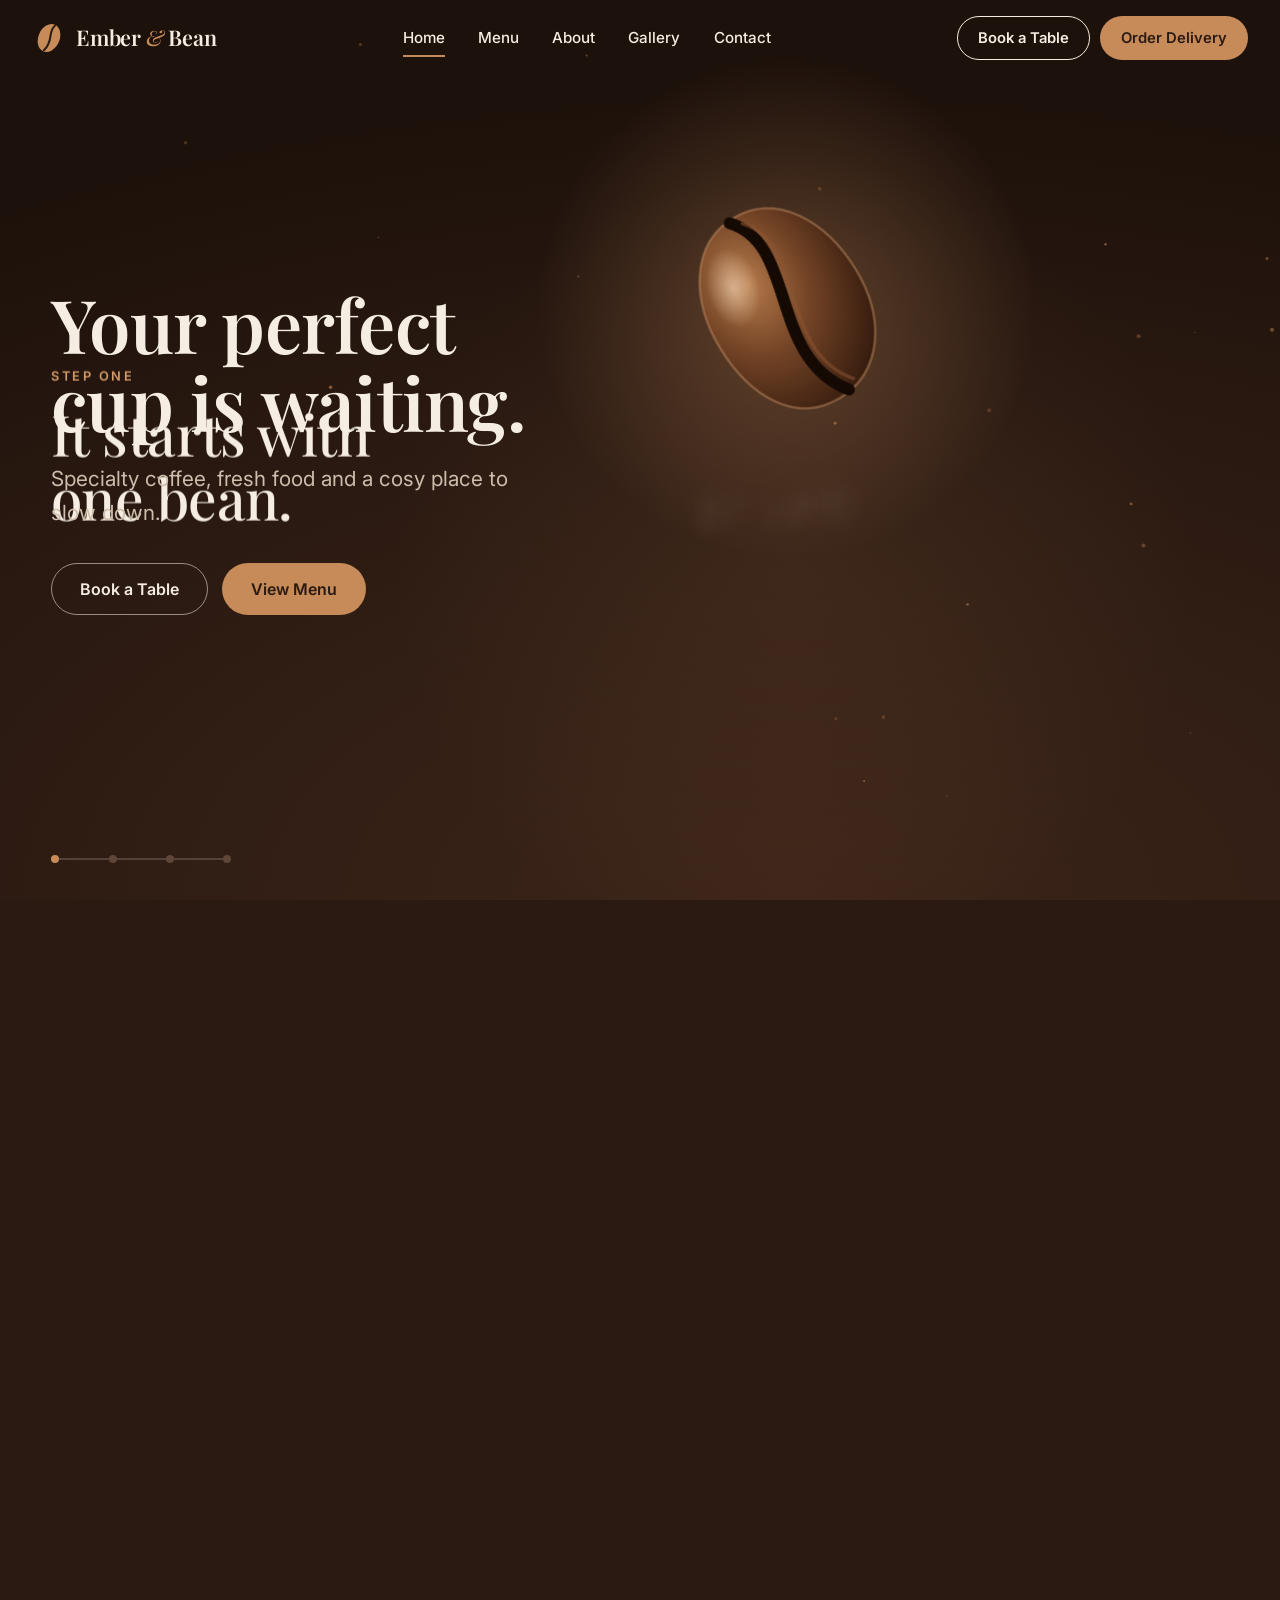
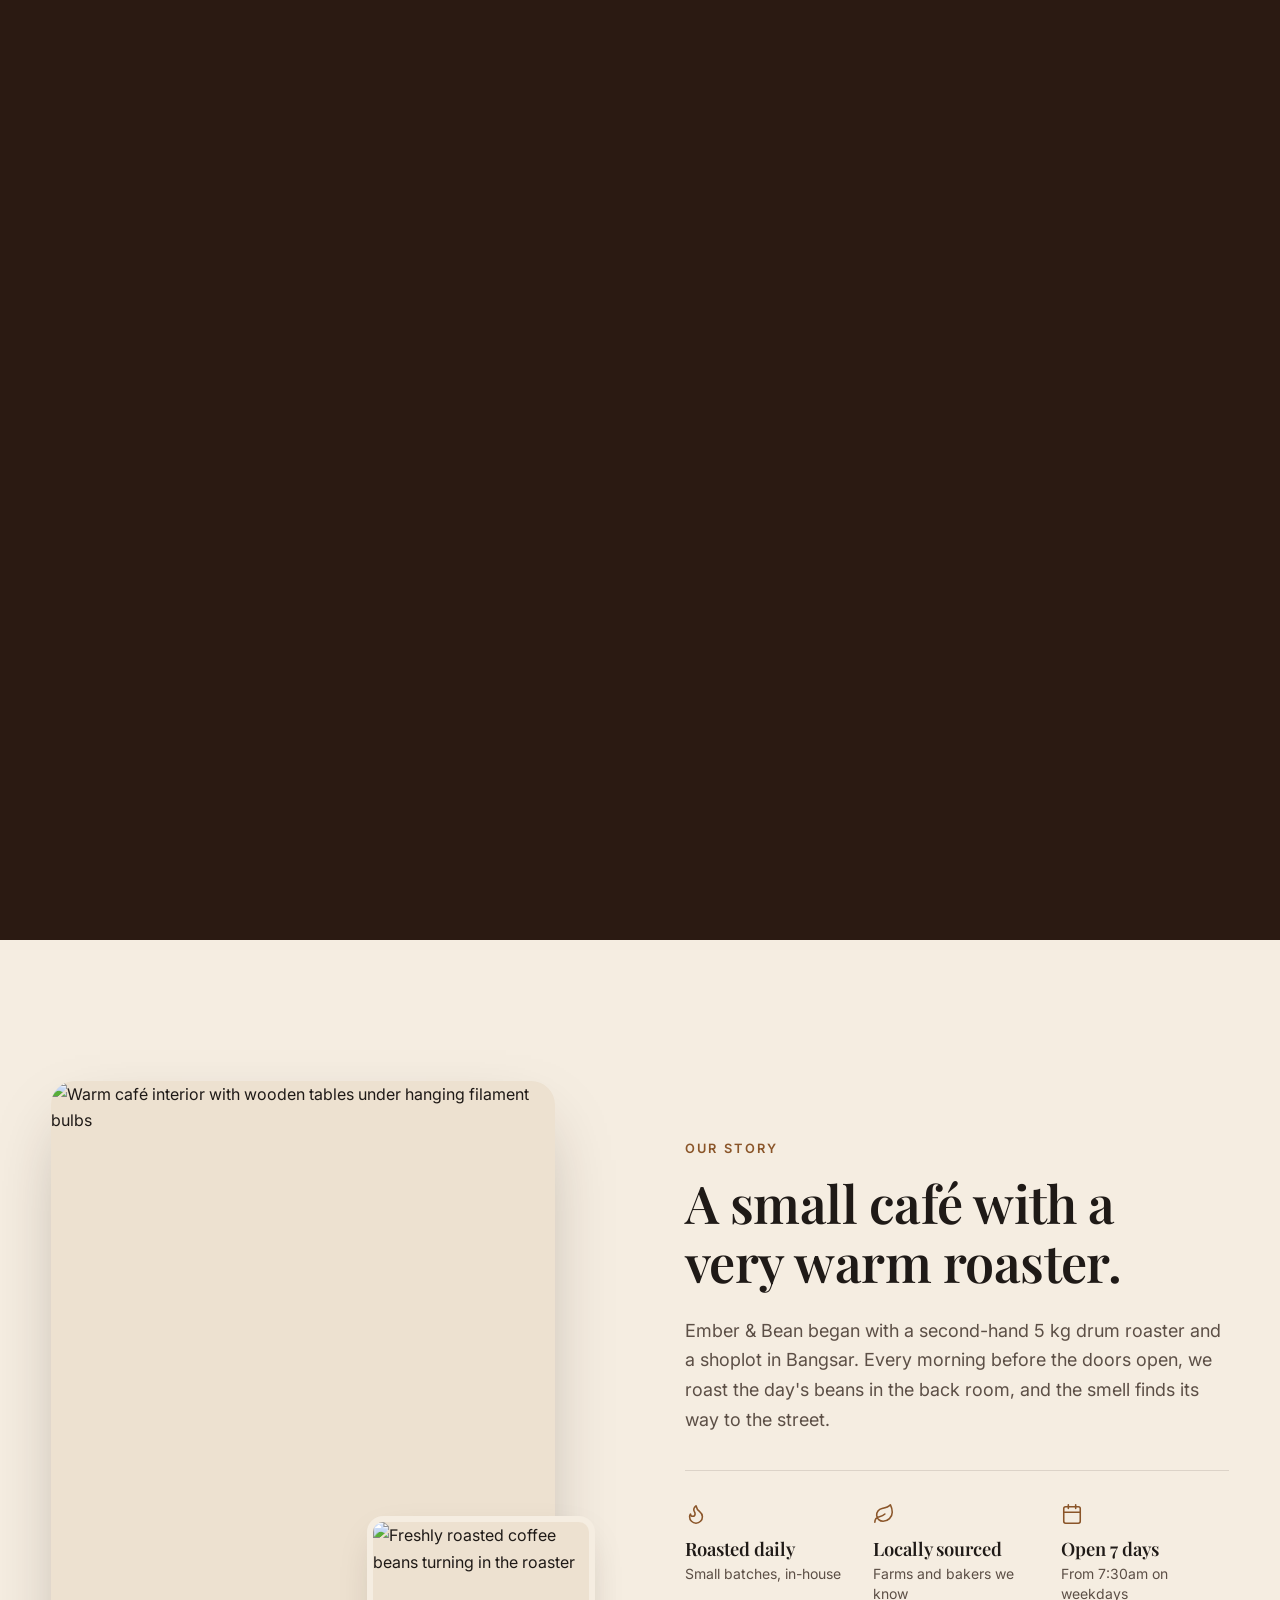
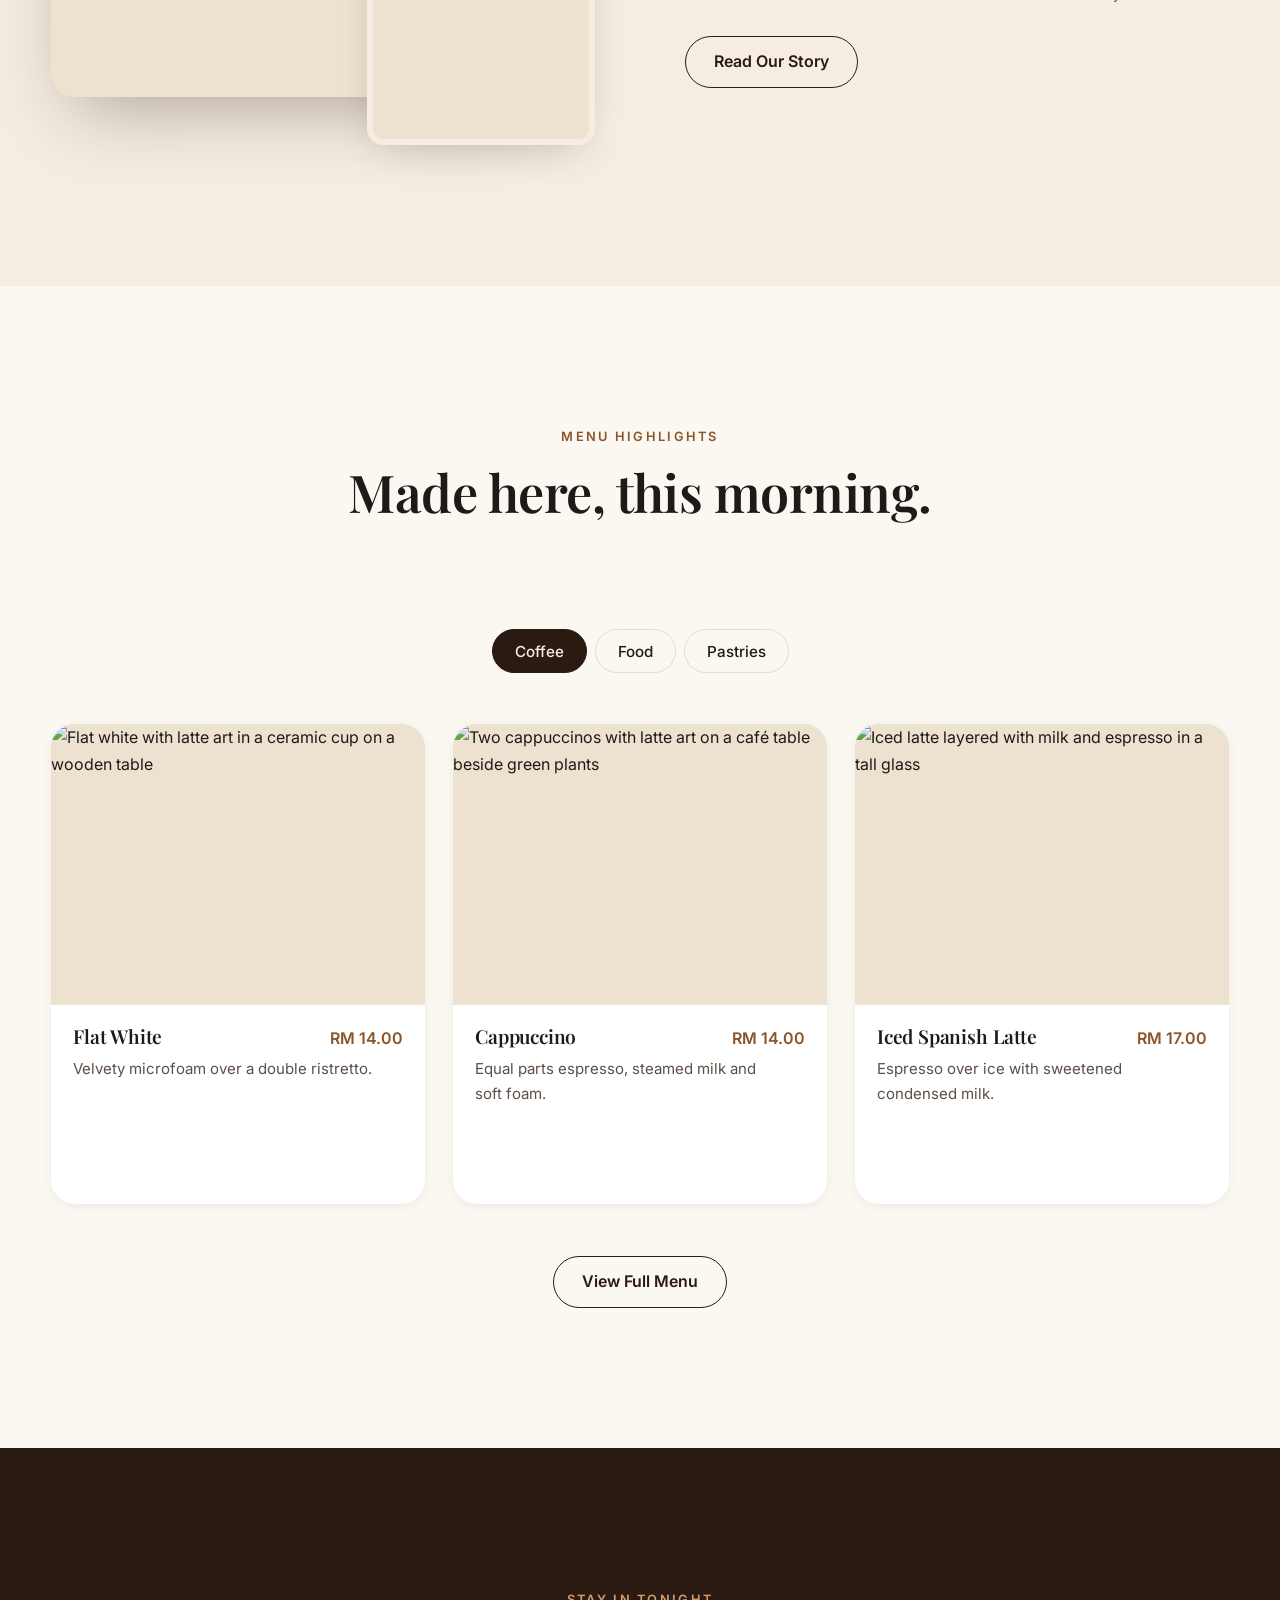
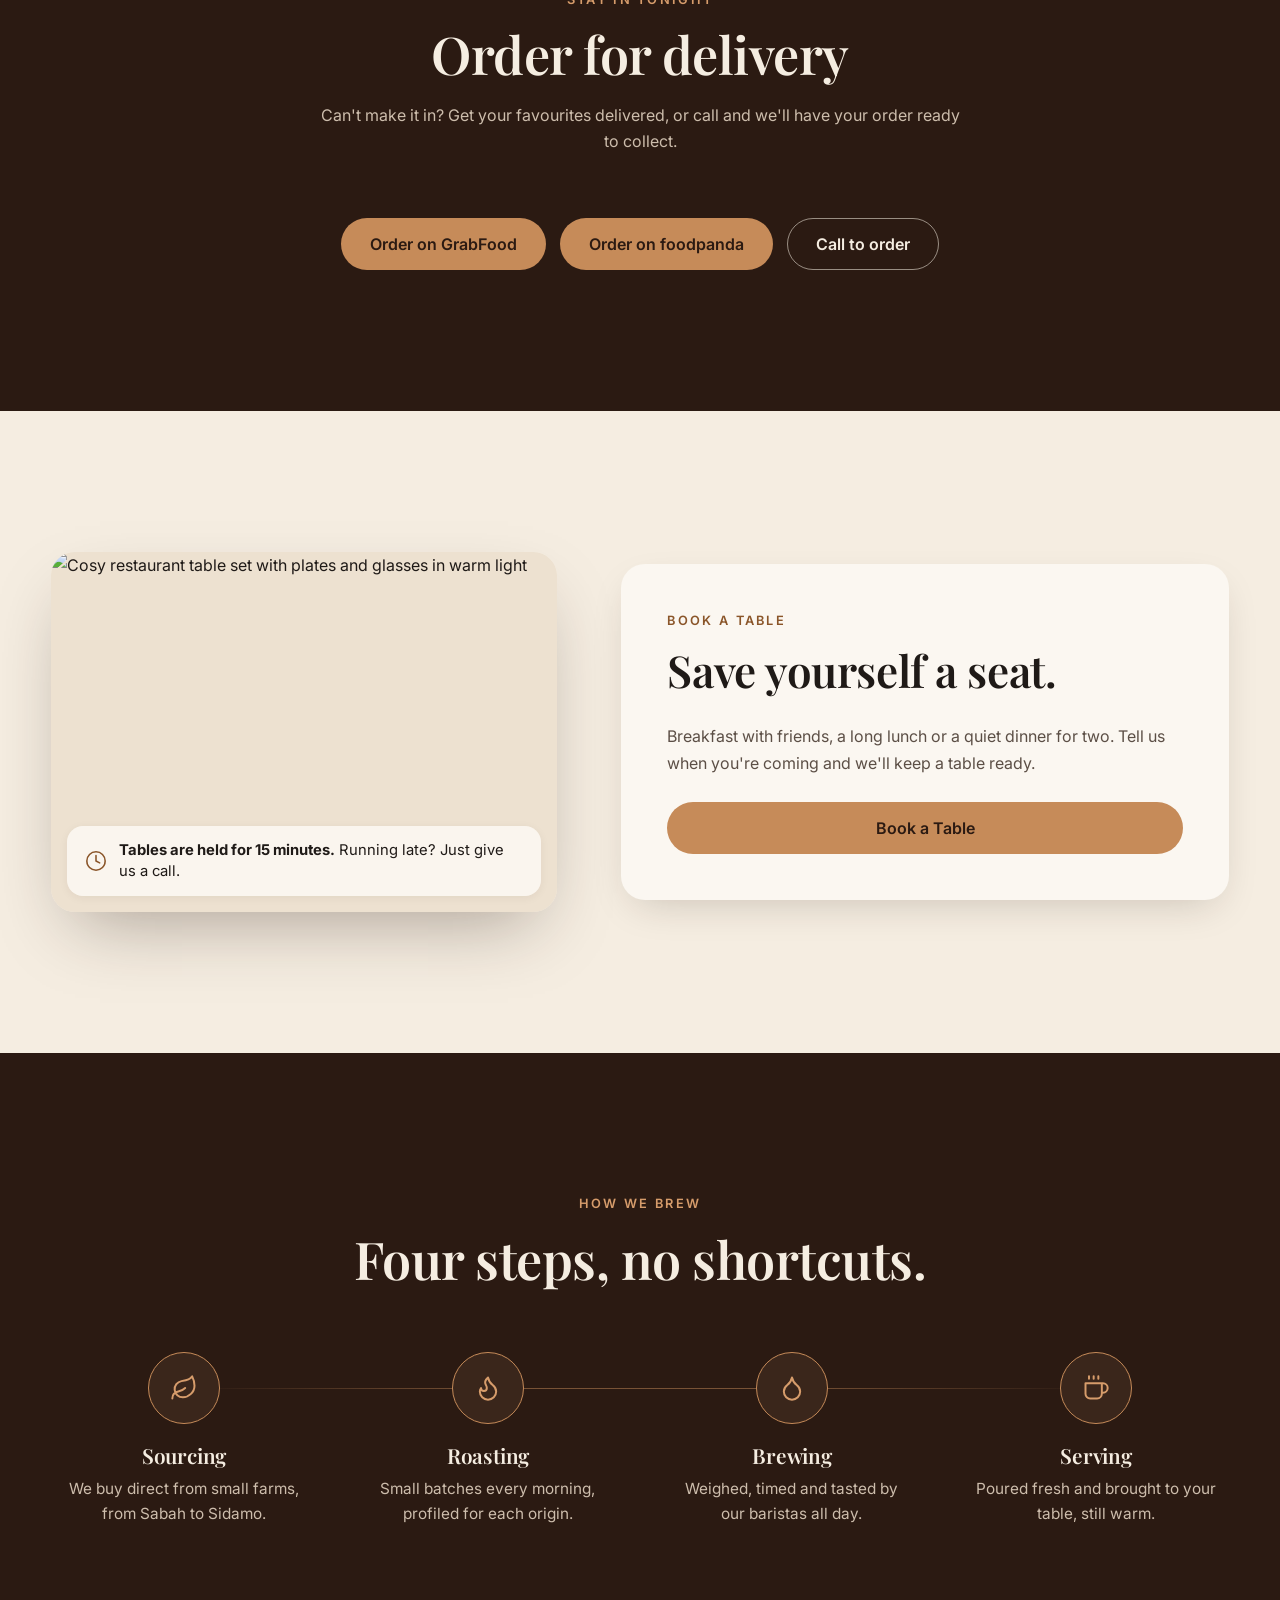
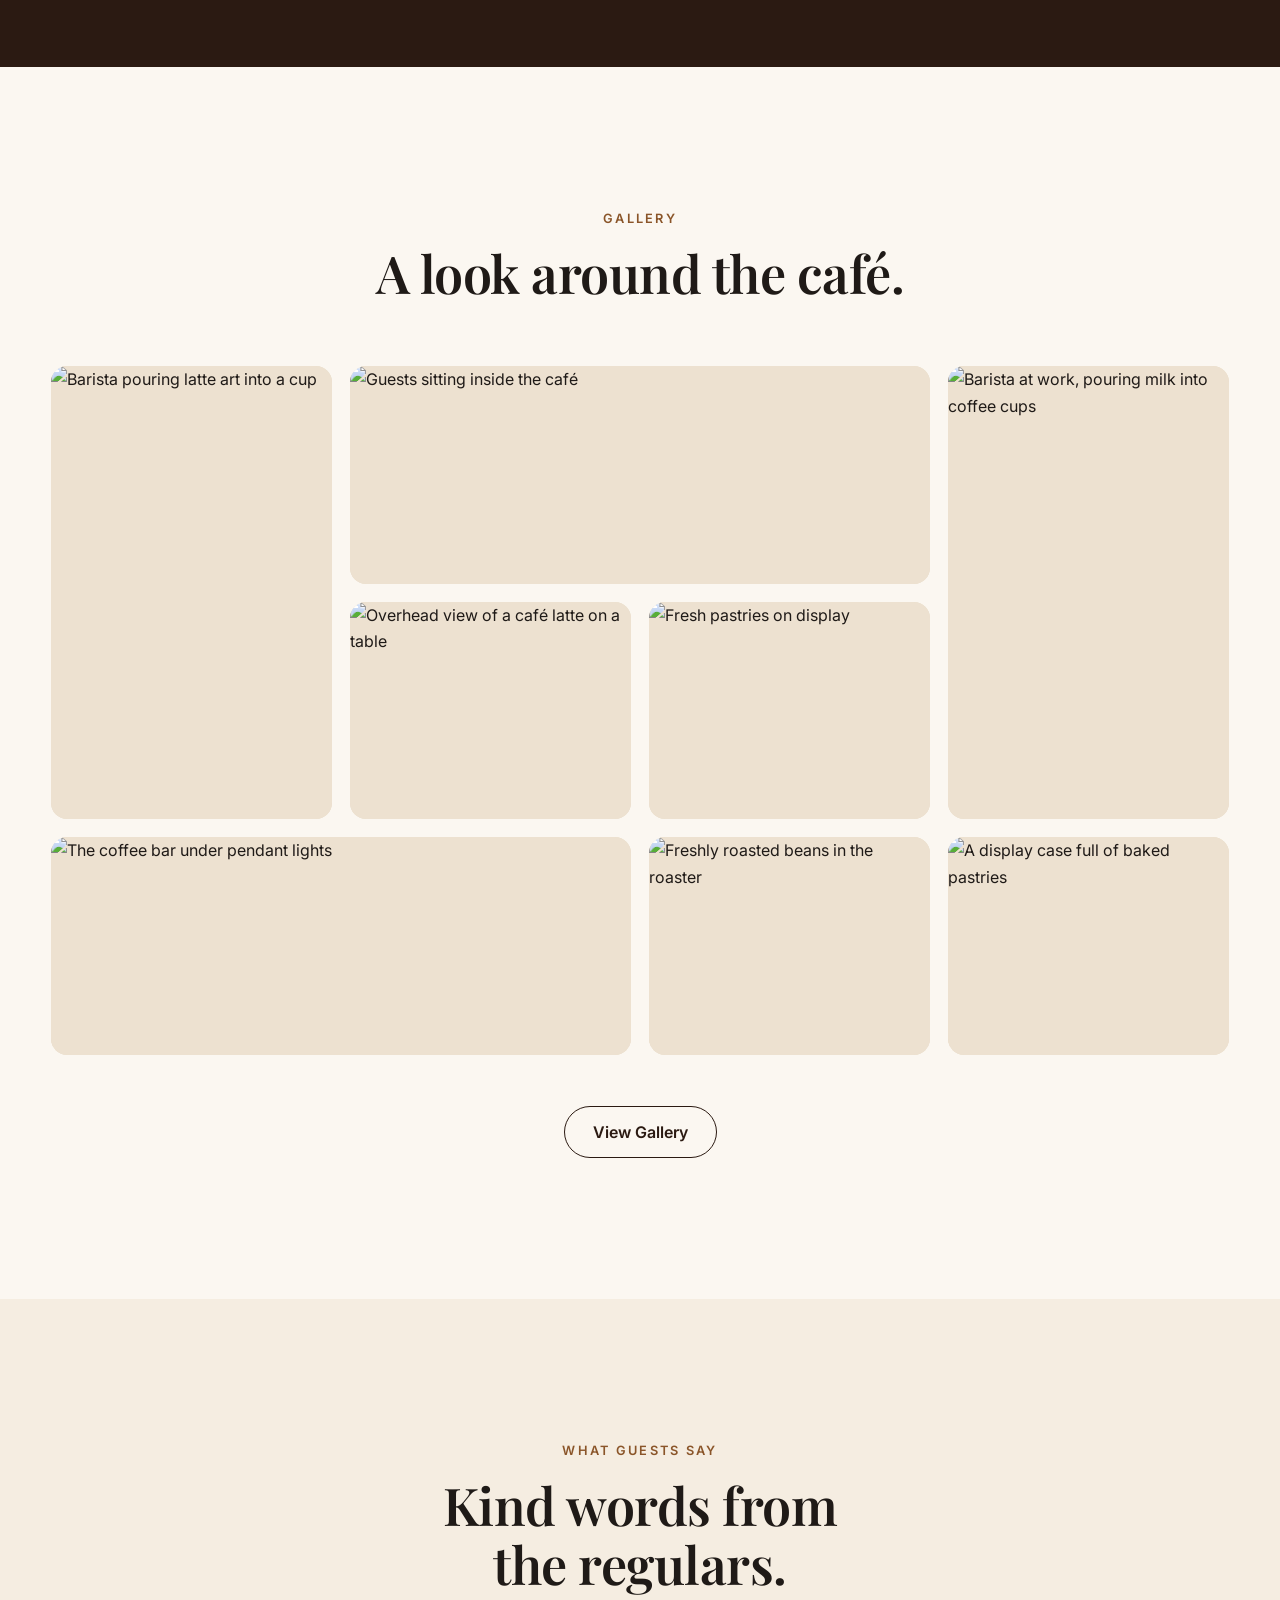
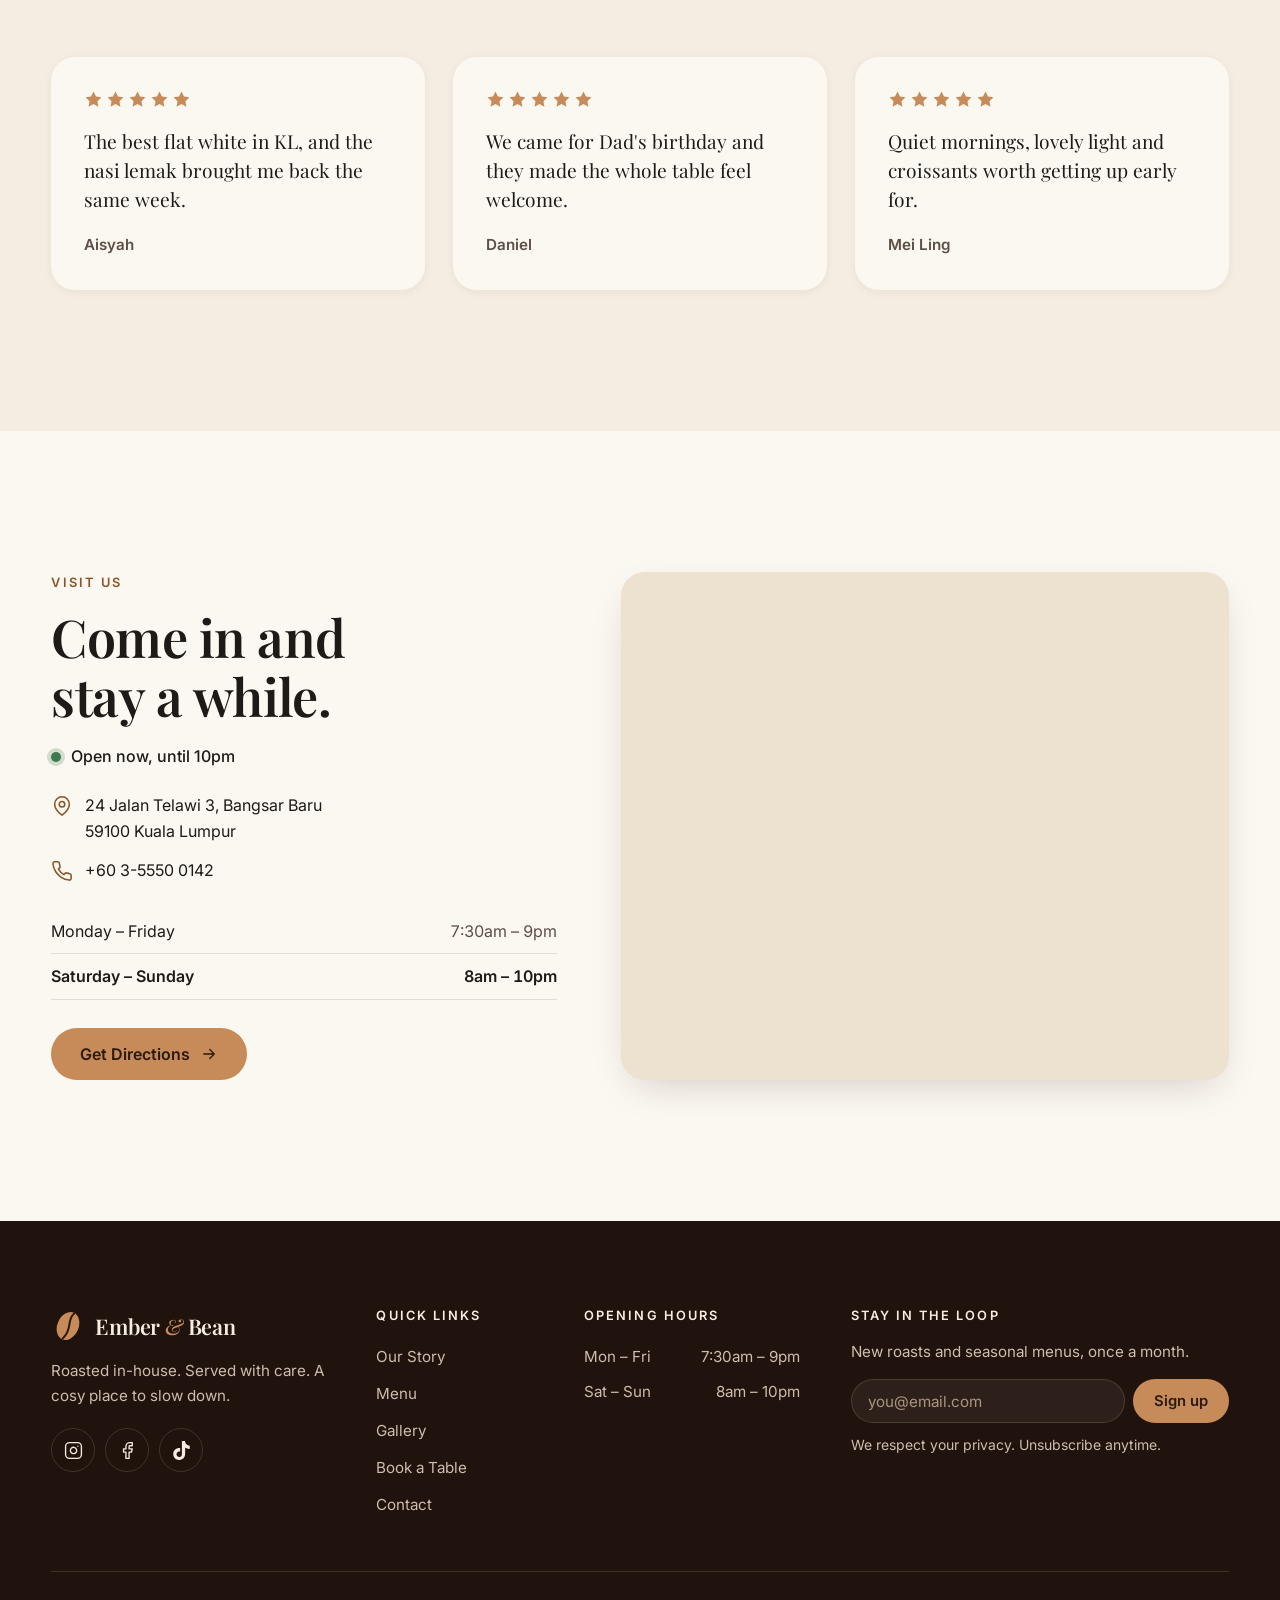
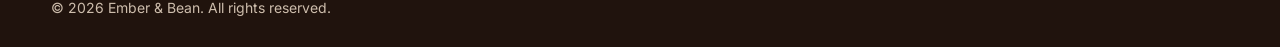
==== commit 5e85cdd2: "Version CSS and JS links so browsers load the restored design" ====
--- a/index.html
+++ b/index.html
@@ -17,7 +17,7 @@
   <link rel="preconnect" href="https://fonts.gstatic.com" crossorigin>
   <link rel="preconnect" href="https://images.unsplash.com">
   <link rel="stylesheet" href="https://fonts.googleapis.com/css2?family=Inter:wght@400;500;600&amp;family=Playfair+Display:ital,wght@0,500;0,600;0,700;1,500&amp;display=swap">
-  <link rel="stylesheet" href="style.css">
+  <link rel="stylesheet" href="style.css?v=2">
   <script>document.documentElement.classList.add('js')</script>
 </head>
 <body>
@@ -521,7 +521,7 @@
   </div>
 </footer>
 
-<script src="hero.js" defer></script>
-<script src="script.js" defer></script>
+<script src="hero.js?v=2" defer></script>
+<script src="script.js?v=2" defer></script>
 </body>
 </html>
